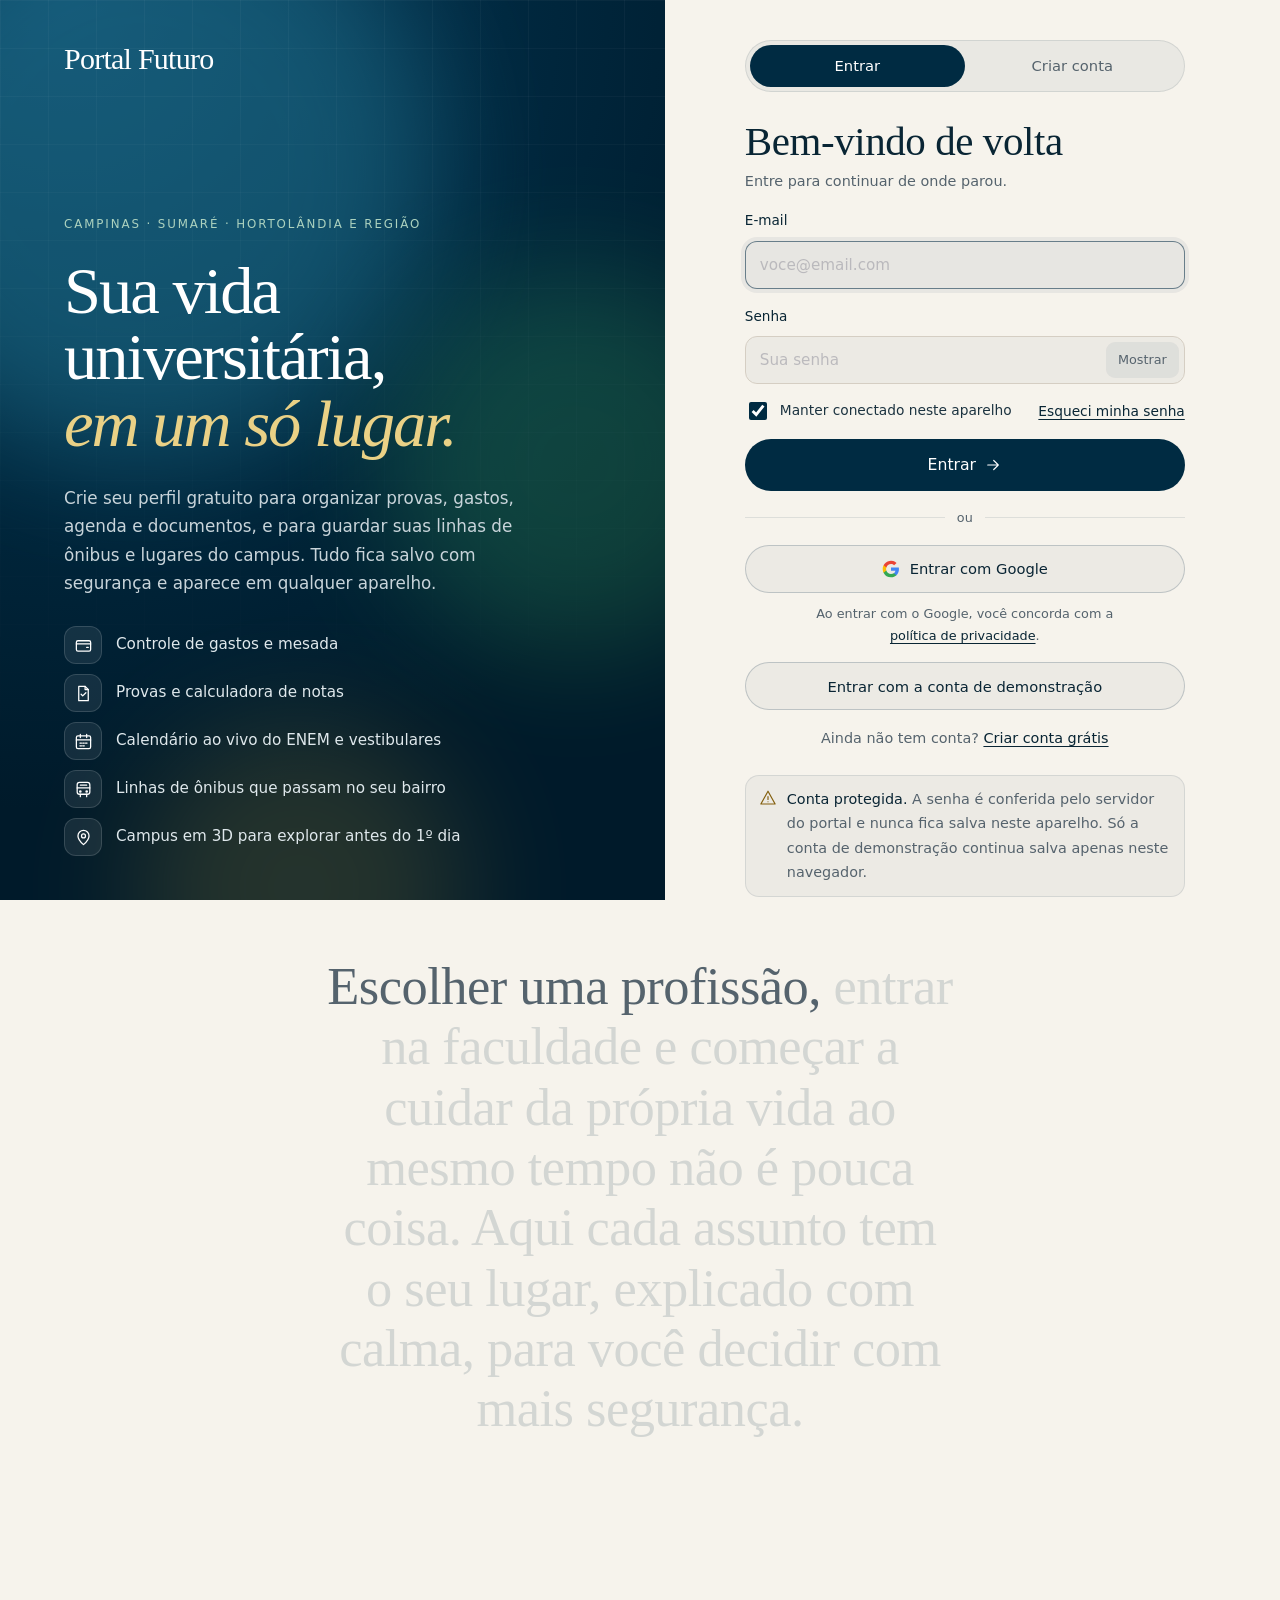
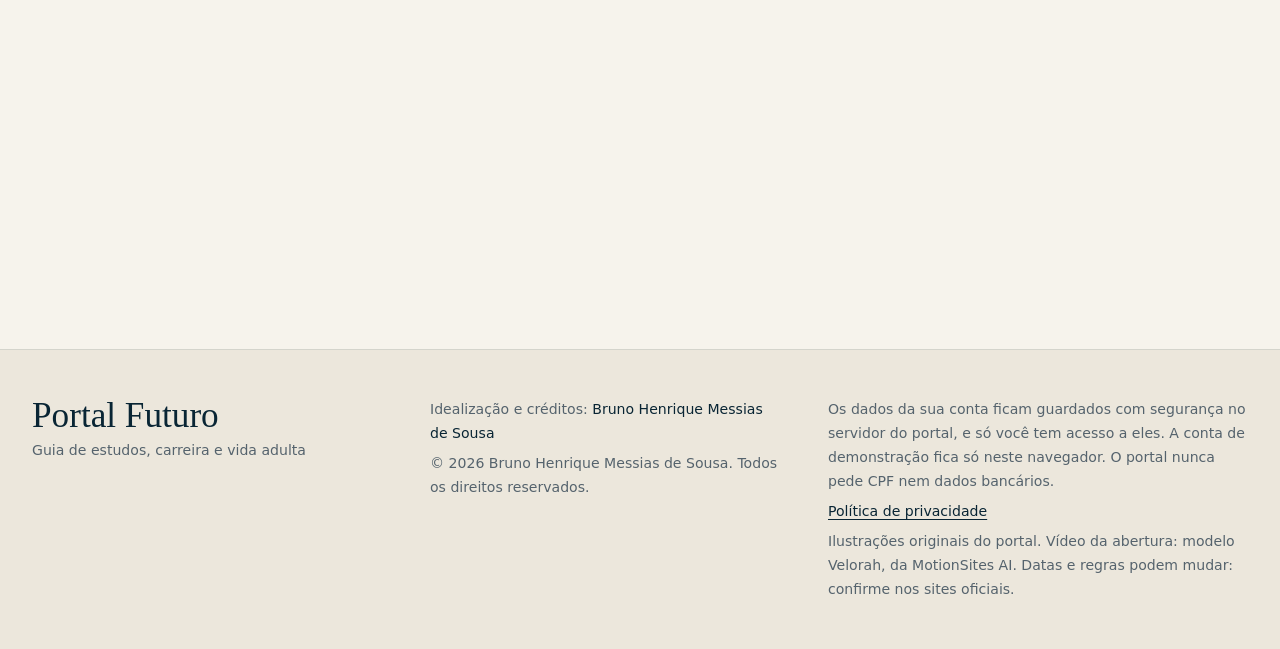
==== index.html @ 94313ede "Portal Futuro v1.28 Co-Authored-By: Claude Opus 5.5 <noreply@anthropic.com> Claude-Session: https://" ====
<!doctype html>
<html lang="pt-BR">
<head>
<meta charset="utf-8">
<meta name="viewport" content="width=device-width, initial-scale=1, viewport-fit=cover">
<title>Portal Futuro</title>
<meta name="description" content="Guia de estudos, carreira e vida adulta para jovens de Campinas, Sumaré e região, com ferramentas para finanças, provas, agenda, calendário, campus em 3D e linhas de ônibus.">
<meta name="author" content="Bruno Henrique Messias de Sousa">
<meta name="theme-color" content="#00283f">
<link rel="canonical" href="https://portal-futuro.netlify.app/">
<meta property="og:type" content="website">
<meta property="og:locale" content="pt_BR">
<meta property="og:site_name" content="Portal Futuro">
<meta property="og:url" content="https://portal-futuro.netlify.app/">
<meta property="og:title" content="Portal Futuro · Sua vida universitária, em um só lugar">
<meta property="og:description" content="Guia gratuito de estudos, carreira e vida adulta para jovens de Campinas e região: provas, gastos, agenda, ônibus do seu bairro e campus em 3D.">
<meta property="og:image" content="https://portal-futuro.netlify.app/assets/img/og-cover.jpg">
<meta property="og:image:type" content="image/jpeg">
<meta property="og:image:width" content="1200">
<meta property="og:image:height" content="630">
<meta property="og:image:alt" content="Portal Futuro: sua vida universitária, em um só lugar. Carreira e cursos, provas e notas, gastos, ônibus do seu bairro e campus em 3D.">
<meta name="twitter:card" content="summary_large_image">
<meta name="twitter:title" content="Portal Futuro · Sua vida universitária, em um só lugar">
<meta name="twitter:description" content="Guia gratuito de estudos, carreira e vida adulta para jovens de Campinas e região: provas, gastos, agenda, ônibus do seu bairro e campus em 3D.">
<meta name="twitter:image" content="https://portal-futuro.netlify.app/assets/img/og-cover.jpg">
<meta name="color-scheme" content="dark light">
<meta name="referrer" content="no-referrer">
<meta http-equiv="Content-Security-Policy" content="default-src 'self'; script-src 'self'; style-src 'self' https://fonts.googleapis.com; font-src https://fonts.gstatic.com; img-src 'self' data:; media-src 'self' https://d8j0ntlcm91z4.cloudfront.net; connect-src 'self' https://baubfjqwrdyeqarmjjio.supabase.co; base-uri 'self'; form-action 'none'">
<link rel="icon" type="image/svg+xml" href="assets/img/favicon.svg">
<link rel="manifest" href="manifest.webmanifest">
<link rel="apple-touch-icon" href="assets/img/apple-touch-icon.png">
<meta name="apple-mobile-web-app-title" content="Portal Futuro">
<meta name="mobile-web-app-capable" content="yes">
<meta name="apple-mobile-web-app-capable" content="yes">
<meta name="apple-mobile-web-app-status-bar-style" content="black-translucent">
<link rel="preconnect" href="https://fonts.googleapis.com">
<link rel="preconnect" href="https://fonts.gstatic.com" crossorigin>
<link rel="stylesheet" href="https://fonts.googleapis.com/css2?family=Instrument+Serif:ital@0;1&family=Inter:wght@400;500&display=swap">
<link rel="stylesheet" href="assets/css/style.css">
</head>
<body>
<a class="skip-link" href="#main" id="skipLink">Pular para o conteúdo</a>
<svg width="0" height="0" class="sr-only" aria-hidden="true" focusable="false"><defs><symbol id="i-inicio" viewBox="0 0 24 24"><path d="M3 11l9-7 9 7v9a1 1 0 0 1-1 1h-5v-6H9v6H4a1 1 0 0 1-1-1z"/></symbol><symbol id="i-carreira" viewBox="0 0 24 24"><circle cx="12" cy="12" r="9"/><path d="M15.5 8.5l-2 5-5 2 2-5z"/></symbol><symbol id="i-ingresso" viewBox="0 0 24 24"><path d="M2 9l10-5 10 5-10 5z"/><path d="M6 11v5c0 1.5 2.7 3 6 3s6-1.5 6-3v-5M22 9v6"/></symbol><symbol id="i-cursos" viewBox="0 0 24 24"><rect x="3" y="4" width="4" height="16" rx="1"/><rect x="8" y="4" width="4" height="16" rx="1"/><path d="M13.6 5.6l3.8-1 4 15.4-3.8 1z"/></symbol><symbol id="i-instituicoes" viewBox="0 0 24 24"><path d="M2 10l10-6 10 6zM4 10v11M20 10v11M3 21h18M8 14v4M12 14v4M16 14v4"/></symbol><symbol id="i-vida" viewBox="0 0 24 24"><rect x="3" y="5" width="18" height="14" rx="2"/><circle cx="9" cy="11" r="2.2"/><path d="M5.6 16.2c.8-1.6 2-2.4 3.4-2.4s2.6.8 3.4 2.4M14.5 10h4M14.5 13.5h3"/></symbol><symbol id="i-plano" viewBox="0 0 24 24"><circle cx="12" cy="12" r="9"/><circle cx="12" cy="12" r="5"/><circle cx="12" cy="12" r="1.2"/></symbol><symbol id="i-financas" viewBox="0 0 24 24"><rect x="3" y="6" width="18" height="13" rx="2"/><path d="M3 10h18M16 14.5h2"/></symbol><symbol id="i-provas" viewBox="0 0 24 24"><path d="M6 3h8l4 4v14H6z"/><path d="M14 3v4h4M9 13l2 2 4-4"/></symbol><symbol id="i-agenda" viewBox="0 0 24 24"><path d="M10 6h10M10 12h10M10 18h10M4 6l1 1 2-2M4 12l1 1 2-2M4 18l1 1 2-2"/></symbol><symbol id="i-campus" viewBox="0 0 24 24"><path d="M12 21s-7-6.1-7-11a7 7 0 0 1 14 0c0 4.9-7 11-7 11z"/><circle cx="12" cy="10" r="2.5"/></symbol><symbol id="i-calendario" viewBox="0 0 24 24"><rect x="3" y="5" width="18" height="16" rx="2"/><path d="M3 10h18M8 3v4M16 3v4M7.5 14h2M11 14h2M14.5 14h2M7.5 17.5h2M11 17.5h2"/></symbol><symbol id="i-moon" viewBox="0 0 24 24"><path d="M20.5 13.2A8.5 8.5 0 1 1 10.8 3.5a6.6 6.6 0 0 0 9.7 9.7z"/></symbol><symbol id="i-sun" viewBox="0 0 24 24"><circle cx="12" cy="12" r="4"/><path d="M12 2v2M12 20v2M4.9 4.9l1.4 1.4M17.7 17.7l1.4 1.4M2 12h2M20 12h2M4.9 19.1l1.4-1.4M17.7 6.3l1.4-1.4"/></symbol><symbol id="i-arrow" viewBox="0 0 24 24"><path d="M5 12h14M13 6l6 6-6 6"/></symbol><symbol id="i-menu" viewBox="0 0 24 24"><path d="M4 7h16M4 12h16M4 17h16"/></symbol><symbol id="i-close" viewBox="0 0 24 24"><path d="M6 6l12 12M18 6L6 18"/></symbol><symbol id="i-salario" viewBox="0 0 24 24"><rect x="3" y="7" width="18" height="13" rx="2"/><path d="M9 7V5h6v2M3 12h18M12 11v3"/></symbol><symbol id="i-clock" viewBox="0 0 24 24"><circle cx="12" cy="12" r="9"/><path d="M12 7v5l3 2"/></symbol><symbol id="i-left" viewBox="0 0 24 24"><path d="M15 6l-6 6 6 6"/></symbol><symbol id="i-right" viewBox="0 0 24 24"><path d="M9 6l6 6-6 6"/></symbol><symbol id="i-alert" viewBox="0 0 24 24"><path d="M12 3l9.5 17h-19z"/><path d="M12 10v4M12 17h.01"/></symbol><symbol id="i-gear" viewBox="0 0 24 24"><circle cx="12" cy="12" r="3"/><path d="M19.4 15a1.7 1.7 0 0 0 .3 1.8l.1.1a2 2 0 1 1-2.8 2.8l-.1-.1a1.7 1.7 0 0 0-1.8-.3 1.7 1.7 0 0 0-1 1.5V21a2 2 0 1 1-4 0v-.1a1.7 1.7 0 0 0-1.1-1.5 1.7 1.7 0 0 0-1.8.3l-.1.1a2 2 0 1 1-2.8-2.8l.1-.1a1.7 1.7 0 0 0 .3-1.8 1.7 1.7 0 0 0-1.5-1H3a2 2 0 1 1 0-4h.1a1.7 1.7 0 0 0 1.5-1.1 1.7 1.7 0 0 0-.3-1.8l-.1-.1a2 2 0 1 1 2.8-2.8l.1.1a1.7 1.7 0 0 0 1.8.3H9a1.7 1.7 0 0 0 1-1.5V3a2 2 0 1 1 4 0v.1a1.7 1.7 0 0 0 1 1.5 1.7 1.7 0 0 0 1.8-.3l.1-.1a2 2 0 1 1 2.8 2.8l-.1.1a1.7 1.7 0 0 0-.3 1.8V9a1.7 1.7 0 0 0 1.5 1H21a2 2 0 1 1 0 4h-.1a1.7 1.7 0 0 0-1.5 1z"/></symbol><symbol id="i-grid" viewBox="0 0 24 24"><rect x="4" y="4" width="6.5" height="6.5" rx="1.6"/><rect x="13.5" y="4" width="6.5" height="6.5" rx="1.6"/><rect x="4" y="13.5" width="6.5" height="6.5" rx="1.6"/><rect x="13.5" y="13.5" width="6.5" height="6.5" rx="1.6"/></symbol><symbol id="i-user" viewBox="0 0 24 24"><circle cx="12" cy="8" r="4"/><path d="M4 21c1.2-4 4.4-6 8-6s6.8 2 8 6"/></symbol><symbol id="i-bell" viewBox="0 0 24 24"><path d="M6 16V11a6 6 0 0 1 12 0v5l1.5 2h-15z"/><path d="M10 20.5a2.2 2.2 0 0 0 4 0"/></symbol><symbol id="i-chev" viewBox="0 0 24 24"><path d="M9 6l6 6-6 6"/></symbol><symbol id="i-book" viewBox="0 0 24 24"><path d="M2 5c3-1 6-1 10 1 4-2 7-2 10-1v14c-3-1-6-1-10 1-4-2-7-2-10-1z"/><path d="M12 6v14"/></symbol><symbol id="i-plus" viewBox="0 0 24 24"><path d="M12 5v14M5 12h14"/></symbol><symbol id="i-down" viewBox="0 0 24 24"><path d="M6 9l6 6 6-6"/></symbol><symbol id="i-doc" viewBox="0 0 24 24"><path d="M6 3h8l4 4v14H6z"/><path d="M14 3v4h4M9 12h6M9 16h6"/></symbol><symbol id="i-cal-add" viewBox="0 0 24 24"><rect x="3" y="5" width="18" height="16" rx="2"/><path d="M3 10h18M8 3v4M16 3v4M12 13v5M9.5 15.5h5"/></symbol><symbol id="i-chat" viewBox="0 0 24 24"><path d="M4 5h16v11H9l-5 4z"/><path d="M8 9.5h8M8 12.5h5"/></symbol><symbol id="i-onibus" viewBox="0 0 24 24"><rect x="4" y="3" width="16" height="15" rx="3"/><path d="M4 10h16M8 21v-3M16 21v-3"/><circle cx="8" cy="14.5" r=".9"/><circle cx="16" cy="14.5" r=".9"/><path d="M8 6.5h8"/></symbol></defs></svg>
<!-- Carregamento rápido: aparece enquanto o portal confere se já existe uma conta conectada -->
<div class="splash" id="splash" role="status" aria-live="polite">
  <div class="splash-in">
    <svg class="splash-star" viewBox="0 0 100 130" aria-hidden="true"><path d="M50 0C56 57.2 56 57.2 100 65C56 72.8 56 72.8 50 130C44 72.8 44 72.8 0 65C44 57.2 44 57.2 50 0Z"/></svg>
    <span class="splash-name">Portal Futuro</span>
    <span class="splash-bar" aria-hidden="true"><span></span></span>
    <span class="sr-only">Abrindo o Portal Futuro…</span>
  </div>
</div>
<!-- ================= TELA DE ENTRADA (pré-login) ================= -->
<div class="gate" id="gate" role="dialog" aria-modal="true" aria-labelledby="gateTitle">
  <aside class="gate-art scope-dark" aria-hidden="false">
    <div class="gate-glow" aria-hidden="true"><span></span><span></span><span></span></div>
    <div class="gate-art-in">
      <span class="brand gate-brand">Portal Futuro</span>
      <div class="gate-copy">
        <p class="label gate-kicker">Campinas · Sumaré · Hortolândia e região</p>
        <h1 id="gateTitle" class="gate-h">Sua vida universitária, <em>em um só lugar.</em></h1>
        <p class="gate-lead" id="gateLead">Crie seu perfil gratuito para organizar provas, gastos, agenda e documentos, e para guardar suas linhas de ônibus e lugares do campus. Tudo fica salvo neste aparelho.</p>
        <ul class="gate-feats">
          <li><span class="ib"><svg class="ico" aria-hidden="true"><use href="#i-financas"/></svg></span>Controle de gastos e mesada</li>
          <li><span class="ib"><svg class="ico" aria-hidden="true"><use href="#i-provas"/></svg></span>Provas e calculadora de notas</li>
          <li><span class="ib"><svg class="ico" aria-hidden="true"><use href="#i-calendario"/></svg></span>Calendário ao vivo do ENEM e vestibulares</li>
          <li><span class="ib"><svg class="ico" aria-hidden="true"><use href="#i-onibus"/></svg></span>Linhas de ônibus que passam no seu bairro</li>
          <li><span class="ib"><svg class="ico" aria-hidden="true"><use href="#i-campus"/></svg></span>Campus em 3D para explorar antes do 1º dia</li>
        </ul>
      </div>
      <figure class="gate-book" aria-hidden="true">
        <svg viewBox="0 0 220 120" class="ill">
          <path class="gb-trail" d="M8 112 C40 104 66 100 88 86 C104 76 112 70 120 62"/>
          <g class="gb-star"><path class="gb-glow" d="M150 12C153.6 47.2 153.6 47.2 180 52C153.6 56.8 153.6 56.8 150 92C146.4 56.8 146.4 56.8 120 52C146.4 47.2 146.4 47.2 150 12Z"/><path class="gb-core" d="M150 22C152.6 48.4 152.6 48.4 172 52C152.6 55.6 152.6 55.6 150 82C147.4 55.6 147.4 55.6 128 52C147.4 48.4 147.4 48.4 150 22Z"/></g>
          <circle class="gb-dot d1" cx="96" cy="22" r="2"/><circle class="gb-dot d2" cx="206" cy="16" r="1.6"/><circle class="gb-dot d3" cx="200" cy="92" r="1.4"/>
        </svg>
      </figure>
    </div>
  </aside>
  <section class="gate-panel" aria-label="Entrar ou criar conta">
    <div class="gate-card">
      <div class="gate-tabs" role="tablist" aria-label="Acesso">
        <button type="button" role="tab" id="tabLogin" aria-controls="formLogin" aria-selected="true">Entrar</button>
        <button type="button" role="tab" id="tabSignup" aria-controls="formSignup" aria-selected="false" tabindex="-1">Criar conta</button>
        <span class="gate-tab-ink" aria-hidden="true"></span>
      </div>

      <form class="gate-form" id="formLogin" role="tabpanel" aria-labelledby="tabLogin" novalidate autocomplete="on">
        <div class="gate-head">
          <h2>Bem-vindo de volta</h2>
          <p class="muted small">Entre para continuar de onde parou.</p>
        </div>
        <div class="field"><label for="liEmail">E-mail</label><input type="email" id="liEmail" name="email" autocomplete="username" inputmode="email" maxlength="120" required placeholder="voce@email.com"></div>
        <div class="field"><label for="liPass">Senha</label>
          <div class="pass-wrap"><input type="password" id="liPass" name="password" autocomplete="current-password" maxlength="128" required placeholder="Sua senha"><button type="button" class="pass-eye" data-for="liPass" aria-label="Mostrar senha" aria-pressed="false">Mostrar</button></div>
        </div>
        <div class="gate-row"><label class="check"><input type="checkbox" id="liRemember" checked> Manter conectado neste aparelho</label><button type="button" class="link-btn" id="forgotBtn" hidden>Esqueci minha senha</button></div>
        <p class="gate-msg" id="liMsg" role="alert" aria-live="assertive"></p>
        <button class="btn gate-submit" type="submit" id="liBtn"><span>Entrar</span><svg class="ico" aria-hidden="true"><use href="#i-arrow"/></svg></button>
        <div class="gate-or"><span>ou</span></div>
        <button class="btn secondary gate-google" type="button" id="googleBtn" hidden><svg class="g-ico" viewBox="0 0 24 24" aria-hidden="true"><path fill="#4285F4" d="M22.6 12.3c0-.8-.1-1.5-.2-2.3H12v4.3h5.9a5 5 0 0 1-2.2 3.3v2.7h3.6c2.1-1.9 3.3-4.8 3.3-8z"/><path fill="#34A853" d="M12 23c3 0 5.5-1 7.3-2.7l-3.6-2.7c-1 .7-2.2 1.1-3.7 1.1-2.9 0-5.3-1.9-6.2-4.6H2.1v2.8A11 11 0 0 0 12 23z"/><path fill="#FBBC05" d="M5.8 14.1a6.6 6.6 0 0 1 0-4.2V7.1H2.1a11 11 0 0 0 0 9.8z"/><path fill="#EA4335" d="M12 5.4c1.6 0 3.1.6 4.2 1.7l3.2-3.2A11 11 0 0 0 2.1 7.1l3.7 2.8C6.7 7.3 9.1 5.4 12 5.4z"/></svg><span>Entrar com Google</span></button>
        <p class="small muted gate-gnote" id="gNote1" hidden>Ao entrar com o Google, você concorda com a <button type="button" class="link-btn" data-priv>política de privacidade</button>.</p>
        <button class="btn secondary gate-demo" type="button" id="demoBtn">Entrar com a conta de demonstração</button>
        <p class="small muted gate-switch">Ainda não tem conta? <button type="button" class="link-btn" data-go="signup">Criar conta grátis</button></p>
      </form>

      <form class="gate-form" id="formSignup" role="tabpanel" aria-labelledby="tabSignup" novalidate autocomplete="on" hidden>
        <div class="gate-head">
          <h2>Crie sua conta</h2>
          <p class="muted small" id="suHeadTxt">É gratuito. Por enquanto, a conta fica salva só neste navegador: em outro celular ou computador, você precisa criar outra.</p>
        </div>
        <div class="field"><label for="suName">Nome</label><input type="text" id="suName" name="name" autocomplete="name" maxlength="60" required placeholder="Como quer ser chamado"></div>
        <div class="field"><label for="suEmail">E-mail</label><input type="email" id="suEmail" name="email" autocomplete="email" inputmode="email" maxlength="120" required placeholder="voce@email.com"></div>
        <div class="field"><label for="suInst">Onde você estuda ou quer estudar</label>
          <select id="suInst" name="inst">
            <option value="">Escolha uma opção</option>
            <option>Unicamp</option><option>PUC-Campinas</option><option>Fatec</option><option>IFSP</option><option>Unip</option><option>Unisal</option><option>Anhanguera</option><option>Outra instituição</option><option>Ainda estou no ensino médio</option>
          </select>
        </div>
        <div class="field"><label for="suPass">Senha</label>
          <div class="pass-wrap"><input type="password" id="suPass" name="new-password" autocomplete="new-password" maxlength="128" required minlength="8" aria-describedby="suPassHint" placeholder="Mínimo de 8 caracteres"><button type="button" class="pass-eye" data-for="suPass" aria-label="Mostrar senha" aria-pressed="false">Mostrar</button></div>
          <div class="pw-meter" aria-hidden="true"><span></span><span></span><span></span><span></span></div>
          <p class="small muted" id="suPassHint">Use 8 ou mais caracteres, com letras e números.</p>
        </div>
        <div class="field"><label for="suPass2">Confirmar senha</label><input type="password" id="suPass2" autocomplete="new-password" maxlength="128" required placeholder="Repita a senha"></div>
        <div class="check-wrap"><label class="check"><input type="checkbox" id="suTerms"> <span id="suTermsTxt">Entendo que esta é uma versão de demonstração e que minha conta fica salva só neste navegador.</span></label> <button type="button" class="link-btn small" data-priv>Ler a política de privacidade</button></div>
        <p class="gate-msg" id="suMsg" role="alert" aria-live="assertive"></p>
        <button class="btn gate-submit" type="submit" id="suBtn"><span>Criar conta e entrar</span><svg class="ico" aria-hidden="true"><use href="#i-arrow"/></svg></button>
        <div class="gate-or" id="suOr" hidden><span>ou</span></div>
        <button class="btn secondary gate-google" type="button" id="googleBtn2" hidden><svg class="g-ico" viewBox="0 0 24 24" aria-hidden="true"><path fill="#4285F4" d="M22.6 12.3c0-.8-.1-1.5-.2-2.3H12v4.3h5.9a5 5 0 0 1-2.2 3.3v2.7h3.6c2.1-1.9 3.3-4.8 3.3-8z"/><path fill="#34A853" d="M12 23c3 0 5.5-1 7.3-2.7l-3.6-2.7c-1 .7-2.2 1.1-3.7 1.1-2.9 0-5.3-1.9-6.2-4.6H2.1v2.8A11 11 0 0 0 12 23z"/><path fill="#FBBC05" d="M5.8 14.1a6.6 6.6 0 0 1 0-4.2V7.1H2.1a11 11 0 0 0 0 9.8z"/><path fill="#EA4335" d="M12 5.4c1.6 0 3.1.6 4.2 1.7l3.2-3.2A11 11 0 0 0 2.1 7.1l3.7 2.8C6.7 7.3 9.1 5.4 12 5.4z"/></svg><span>Criar conta com Google</span></button>
        <p class="small muted gate-gnote" id="gNote2" hidden>Ao criar a conta com o Google, você concorda com a <button type="button" class="link-btn" data-priv>política de privacidade</button>.</p>
        <p class="small muted gate-switch">Já tem conta? <button type="button" class="link-btn" data-go="login">Entrar</button></p>
      </form>

      <form class="gate-form" id="formForgot" novalidate hidden>
        <div class="gate-head">
          <h2>Esqueceu a senha?</h2>
          <p class="muted small">Digite o e-mail da sua conta. Vamos mandar um link para você criar uma senha nova.</p>
        </div>
        <div class="field"><label for="fgEmail">E-mail</label><input type="email" id="fgEmail" autocomplete="username" inputmode="email" maxlength="120" required placeholder="voce@email.com"></div>
        <p class="gate-msg" id="fgMsg" role="alert" aria-live="assertive"></p>
        <button class="btn gate-submit" type="submit" id="fgBtn"><span>Enviar link</span><svg class="ico" aria-hidden="true"><use href="#i-arrow"/></svg></button>
        <p class="small muted gate-switch"><button type="button" class="link-btn" data-go="login">Voltar para o login</button></p>
      </form>

      <form class="gate-form" id="formReset" novalidate hidden>
        <div class="gate-head">
          <h2>Crie uma senha nova</h2>
          <p class="muted small" id="rsFor">Escolha uma senha que você não usa em outros sites.</p>
        </div>
        <div class="field"><label for="rsPass">Nova senha</label>
          <div class="pass-wrap"><input type="password" id="rsPass" autocomplete="new-password" maxlength="128" required placeholder="Mínimo de 8 caracteres"><button type="button" class="pass-eye" data-for="rsPass" aria-label="Mostrar senha" aria-pressed="false">Mostrar</button></div>
        </div>
        <div class="field"><label for="rsPass2">Confirmar nova senha</label><input type="password" id="rsPass2" autocomplete="new-password" maxlength="128" required placeholder="Repita a senha"></div>
        <p class="gate-msg" id="rsMsg" role="alert" aria-live="assertive"></p>
        <button class="btn gate-submit" type="submit" id="rsBtn"><span>Salvar senha e entrar</span><svg class="ico" aria-hidden="true"><use href="#i-arrow"/></svg></button>
      </form>

      <p class="gate-note small"><svg class="ico" aria-hidden="true"><use href="#i-alert"/></svg><span id="gateNoteTxt"><strong>Versão de demonstração.</strong> Ainda não há servidor: a conta e a senha (guardada só como código protegido) ficam neste navegador. Não use a mesma senha de outros sites.</span></p>
    </div>
    <p class="gate-foot small muted">© <span id="gateYear">2026</span> Bruno Henrique Messias de Sousa · Portal Futuro · <button type="button" class="link-btn" data-priv>Política de privacidade</button></p>
  </section>
</div>
<header class="topbar">
  <div class="topbar-in">
    <a class="brand" href="#inicio">Portal Futuro</a>
    <nav class="mainnav" aria-label="Seções do portal">
      <a href="#inicio" data-nav="inicio" data-c="inicio" title="Início"><svg class="ico" aria-hidden="true"><use href="#i-inicio"/></svg><span class="lbl-hide">Início</span></a>
      <div class="dropdown">
        <button type="button" id="guideBtn" aria-expanded="false" aria-controls="guidePanel">Guia <svg class="ico" aria-hidden="true"><use href="#i-down"/></svg></button>
        <div class="drop-panel liquid-glass" id="guidePanel" hidden><a href="#carreira" data-nav="carreira" data-c="carreira"><span class="ib"><svg class="ico" aria-hidden="true"><use href="#i-carreira"/></svg></span><b>Carreira</b><span class="d">Perfis, áreas e salários</span></a><a href="#ingresso" data-nav="ingresso" data-c="ingresso"><span class="ib"><svg class="ico" aria-hidden="true"><use href="#i-ingresso"/></svg></span><b>Ingresso</b><span class="d">ENEM, SISU, ProUni e vestibulares</span></a><a href="#cursos" data-nav="cursos" data-c="cursos"><span class="ib"><svg class="ico" aria-hidden="true"><use href="#i-cursos"/></svg></span><b>Cursos</b><span class="d">Graus e modalidades</span></a><a href="#instituicoes" data-nav="instituicoes" data-c="instituicoes"><span class="ib"><svg class="ico" aria-hidden="true"><use href="#i-instituicoes"/></svg></span><b>Instituições</b><span class="d">Faculdades da região</span></a><a href="#vida-adulta" data-nav="vida-adulta" data-c="vida"><span class="ib"><svg class="ico" aria-hidden="true"><use href="#i-vida"/></svg></span><b>Documentos</b><span class="d">Onde tirar e seus direitos</span></a><a href="#planejamento" data-nav="planejamento" data-c="plano"><span class="ib"><svg class="ico" aria-hidden="true"><use href="#i-plano"/></svg></span><b>Planejamento</b><span class="d">Estudos e metas</span></a></div>
      </div>
      <a href="#financas" data-nav="financas" data-c="financas" title="Finanças"><svg class="ico" aria-hidden="true"><use href="#i-financas"/></svg><span class="lbl-hide">Finanças</span></a><a href="#provas" data-nav="provas" data-c="provas" title="Provas"><svg class="ico" aria-hidden="true"><use href="#i-provas"/></svg><span class="lbl-hide">Provas</span></a><a href="#agenda" data-nav="agenda" data-c="agenda" title="Agenda"><svg class="ico" aria-hidden="true"><use href="#i-agenda"/></svg><span class="lbl-hide">Agenda</span></a><a href="#calendario" data-nav="calendario" data-c="calendario" title="Calendário"><svg class="ico" aria-hidden="true"><use href="#i-calendario"/></svg><span class="lbl-hide">Calendário</span></a><a href="#onibus" data-nav="onibus" data-c="onibus" title="Ônibus"><svg class="ico" aria-hidden="true"><use href="#i-onibus"/></svg><span class="lbl-hide">Ônibus</span></a>
<a href="#campus" data-nav="campus" data-c="campus" title="Campus"><svg class="ico" aria-hidden="true"><use href="#i-campus"/></svg><span class="lbl-hide">Campus</span></a>
    </nav>
    <div class="top-actions">
      <div class="clock" aria-live="off"><b id="clockTime">--:--</b><span id="clockDate"></span></div>
      <div class="user-menu" id="userMenu" hidden>
        <button class="user-chip liquid-glass" id="userBtn" type="button" aria-label="Abrir seu perfil"><span class="av" id="userAv">?</span><span class="un" id="userName"></span></button>
      </div>
      <button class="round-btn liquid-glass set-btn" id="setBtn" type="button" aria-label="Abrir configurações" title="Configurações" aria-haspopup="dialog" aria-controls="settings" aria-expanded="false"><svg class="ico" aria-hidden="true"><use href="#i-gear"/></svg></button>
      <button class="round-btn liquid-glass theme" id="themeBtn" type="button" aria-label="Mudar para o modo claro"><svg class="ico" aria-hidden="true"><use href="#i-sun"/></svg></button>
      <a class="glass-btn liquid-glass cta-nav" href="#carreira">Começar jornada</a>
      <button class="round-btn liquid-glass menu-btn" id="menuBtn" type="button" aria-expanded="false" aria-controls="mobileNav" aria-label="Abrir menu"><svg class="ico" aria-hidden="true"><use href="#i-menu"/></svg></button>
    </div>
  </div>
</header>
<nav class="mobile-nav" id="mobileNav" aria-label="Menu do portal"><div class="tiles"><a class="tile spot" href="#inicio" data-c="inicio"><span class="ib"><svg class="ico" aria-hidden="true"><use href="#i-inicio"/></svg></span><b>Início</b><span class="d">Visão geral do portal</span></a><a class="tile spot" href="#carreira" data-c="carreira"><span class="ib"><svg class="ico" aria-hidden="true"><use href="#i-carreira"/></svg></span><b>Carreira</b><span class="d">Perfis, áreas e salários</span></a><a class="tile spot" href="#ingresso" data-c="ingresso"><span class="ib"><svg class="ico" aria-hidden="true"><use href="#i-ingresso"/></svg></span><b>Ingresso</b><span class="d">ENEM, SISU, ProUni e vestibulares</span></a><a class="tile spot" href="#cursos" data-c="cursos"><span class="ib"><svg class="ico" aria-hidden="true"><use href="#i-cursos"/></svg></span><b>Cursos</b><span class="d">Graus e modalidades</span></a><a class="tile spot" href="#instituicoes" data-c="instituicoes"><span class="ib"><svg class="ico" aria-hidden="true"><use href="#i-instituicoes"/></svg></span><b>Instituições</b><span class="d">Faculdades da região</span></a><a class="tile spot" href="#vida-adulta" data-c="vida"><span class="ib"><svg class="ico" aria-hidden="true"><use href="#i-vida"/></svg></span><b>Documentos</b><span class="d">Onde tirar e seus direitos</span></a><a class="tile spot" href="#planejamento" data-c="plano"><span class="ib"><svg class="ico" aria-hidden="true"><use href="#i-plano"/></svg></span><b>Planejamento</b><span class="d">Estudos e metas</span></a><a class="tile spot" href="#financas" data-c="financas"><span class="ib"><svg class="ico" aria-hidden="true"><use href="#i-financas"/></svg></span><b>Finanças</b><span class="d">Controle do mês</span></a><a class="tile spot" href="#provas" data-c="provas"><span class="ib"><svg class="ico" aria-hidden="true"><use href="#i-provas"/></svg></span><b>Provas</b><span class="d">Notas e média</span></a><a class="tile spot" href="#agenda" data-c="agenda"><span class="ib"><svg class="ico" aria-hidden="true"><use href="#i-agenda"/></svg></span><b>Agenda</b><span class="d">Prazos e entregas</span></a><a class="tile spot" href="#calendario" data-c="calendario"><span class="ib"><svg class="ico" aria-hidden="true"><use href="#i-calendario"/></svg></span><b>Calendário</b><span class="d">Ao vivo, com seus eventos</span></a><a class="tile spot" href="#onibus" data-c="onibus"><span class="ib"><svg class="ico" aria-hidden="true"><use href="#i-onibus"/></svg></span><b>Ônibus</b><span class="d">Linhas e trajetos</span></a><a class="tile spot" href="#campus" data-c="campus"><span class="ib"><svg class="ico" aria-hidden="true"><use href="#i-campus"/></svg></span><b>Campus</b><span class="d">Guia de serviços</span></a></div></nav>
<nav class="tabbar" id="tabbar" aria-label="Navegação do aplicativo">
  <a href="#inicio" data-tab="inicio"><svg class="ico" aria-hidden="true"><use href="#i-inicio"/></svg><span>Início</span></a>
  <button type="button" data-sheet="sheetGuia" data-tab="guia" aria-haspopup="dialog" aria-controls="sheetGuia"><svg class="ico" aria-hidden="true"><use href="#i-book"/></svg><span>Guia</span></button>
  <button type="button" data-sheet="sheetFerr" data-tab="ferramentas" aria-haspopup="dialog" aria-controls="sheetFerr"><svg class="ico" aria-hidden="true"><use href="#i-grid"/></svg><span>Ferramentas</span></button>
  <a href="#perfil" data-tab="perfil"><svg class="ico" aria-hidden="true"><use href="#i-user"/></svg><span>Perfil</span></a>
</nav>
<div class="sheet" id="sheetGuia" role="dialog" aria-modal="true" aria-labelledby="sheetGuiaT" hidden><div class="sheet-scrim" data-close></div><div class="sheet-panel"><span class="sheet-grab" aria-hidden="true"></span><div class="sheet-head"><h2 id="sheetGuiaT">Guia</h2><p>Seis capítulos, na ordem das decisões.</p></div><ol class="sheet-list"><li><a class="sheet-item" href="#carreira" data-c="carreira"><span class="ib"><svg class="ico" aria-hidden="true"><use href="#i-carreira"/></svg></span><span class="si-t"><b>Carreira e profissão</b><span class="d">Perfis, áreas e salários</span></span><svg class="ico chev" aria-hidden="true"><use href="#i-chev"/></svg></a></li><li><a class="sheet-item" href="#ingresso" data-c="ingresso"><span class="ib"><svg class="ico" aria-hidden="true"><use href="#i-ingresso"/></svg></span><span class="si-t"><b>Ingresso na faculdade</b><span class="d">ENEM, SISU, ProUni e vestibulares</span></span><svg class="ico chev" aria-hidden="true"><use href="#i-chev"/></svg></a></li><li><a class="sheet-item" href="#cursos" data-c="cursos"><span class="ib"><svg class="ico" aria-hidden="true"><use href="#i-cursos"/></svg></span><span class="si-t"><b>Cursos e modalidades</b><span class="d">Graus e modalidades</span></span><svg class="ico chev" aria-hidden="true"><use href="#i-chev"/></svg></a></li><li><a class="sheet-item" href="#instituicoes" data-c="instituicoes"><span class="ib"><svg class="ico" aria-hidden="true"><use href="#i-instituicoes"/></svg></span><span class="si-t"><b>Instituições de ensino</b><span class="d">Faculdades da região</span></span><svg class="ico chev" aria-hidden="true"><use href="#i-chev"/></svg></a></li><li><a class="sheet-item" href="#vida-adulta" data-c="vida"><span class="ib"><svg class="ico" aria-hidden="true"><use href="#i-vida"/></svg></span><span class="si-t"><b>Documentos e autonomia</b><span class="d">Onde tirar e seus direitos</span></span><svg class="ico chev" aria-hidden="true"><use href="#i-chev"/></svg></a></li><li><a class="sheet-item" href="#planejamento" data-c="plano"><span class="ib"><svg class="ico" aria-hidden="true"><use href="#i-plano"/></svg></span><span class="si-t"><b>Planejamento</b><span class="d">Estudos e metas</span></span><svg class="ico chev" aria-hidden="true"><use href="#i-chev"/></svg></a></li></ol><button class="sheet-x round-btn" type="button" data-close aria-label="Fechar"><svg class="ico" aria-hidden="true"><use href="#i-close"/></svg></button></div></div>
<div class="sheet" id="sheetFerr" role="dialog" aria-modal="true" aria-labelledby="sheetFerrT" hidden><div class="sheet-scrim" data-close></div><div class="sheet-panel"><span class="sheet-grab" aria-hidden="true"></span><div class="sheet-head"><h2 id="sheetFerrT">Ferramentas</h2><p>Para organizar o dia a dia.</p></div><ol class="sheet-list"><li><a class="sheet-item" href="#financas" data-c="financas"><span class="ib"><svg class="ico" aria-hidden="true"><use href="#i-financas"/></svg></span><span class="si-t"><b>Finanças</b><span class="d">Controle do mês</span></span><svg class="ico chev" aria-hidden="true"><use href="#i-chev"/></svg></a></li><li><a class="sheet-item" href="#provas" data-c="provas"><span class="ib"><svg class="ico" aria-hidden="true"><use href="#i-provas"/></svg></span><span class="si-t"><b>Provas</b><span class="d">Notas e média</span></span><svg class="ico chev" aria-hidden="true"><use href="#i-chev"/></svg></a></li><li><a class="sheet-item" href="#agenda" data-c="agenda"><span class="ib"><svg class="ico" aria-hidden="true"><use href="#i-agenda"/></svg></span><span class="si-t"><b>Agenda</b><span class="d">Prazos e entregas</span></span><svg class="ico chev" aria-hidden="true"><use href="#i-chev"/></svg></a></li><li><a class="sheet-item" href="#calendario" data-c="calendario"><span class="ib"><svg class="ico" aria-hidden="true"><use href="#i-calendario"/></svg></span><span class="si-t"><b>Calendário</b><span class="d">Ao vivo, com seus eventos</span></span><svg class="ico chev" aria-hidden="true"><use href="#i-chev"/></svg></a></li><li><a class="sheet-item" href="#onibus" data-c="onibus"><span class="ib"><svg class="ico" aria-hidden="true"><use href="#i-onibus"/></svg></span><span class="si-t"><b>Ônibus</b><span class="d">Linhas e trajetos</span></span><svg class="ico chev" aria-hidden="true"><use href="#i-chev"/></svg></a></li><li><a class="sheet-item" href="#campus" data-c="campus"><span class="ib"><svg class="ico" aria-hidden="true"><use href="#i-campus"/></svg></span><span class="si-t"><b>Campus</b><span class="d">Guia de serviços em 3D</span></span><svg class="ico chev" aria-hidden="true"><use href="#i-chev"/></svg></a></li></ol><button class="sheet-x round-btn" type="button" data-close aria-label="Fechar"><svg class="ico" aria-hidden="true"><use href="#i-close"/></svg></button></div></div>
<div class="settings" id="settings" role="dialog" aria-modal="true" aria-labelledby="setT" hidden>
  <div class="set-scrim" data-set-close></div>
  <div class="set-panel">
    <span class="sheet-grab" aria-hidden="true"></span>
    <div class="set-head"><h2 id="setT">Configurações</h2><button class="round-btn" type="button" data-set-close aria-label="Fechar configurações"><svg class="ico" aria-hidden="true"><use href="#i-close"/></svg></button></div>
    <div class="set-sub" id="setCredits" hidden>
      <button class="m-back set-back" type="button" id="setCredBack"><svg class="ico" aria-hidden="true"><use href="#i-left"/></svg><span>Configurações</span></button>
      <h3 class="set-sub-h">Créditos</h3>
      <div class="set-list set-text">
        <p><b class="foot-brand">Portal Futuro</b><br>Guia de estudos, carreira e vida adulta para jovens de Campinas e região.</p>
        <p>Idealização e créditos: <b>Bruno Henrique Messias de Sousa</b><br>© <span class="copy-y">2026</span> Bruno Henrique Messias de Sousa. Todos os direitos reservados.</p>
        <p>Trabalho de Conclusão de Curso em Desenvolvimento de Sistemas · Big Storm · SENAI</p>
        <p id="setCredData"></p>
        <p>Ilustrações originais do portal. Vídeo da abertura: modelo Velorah, da MotionSites AI. Datas e regras podem mudar: confirme nos sites oficiais.</p>
      </div>
    </div>
    <div class="set-body">
      <a class="set-acc" href="#perfil" data-set-nav><span class="av" id="setAv">?</span><span class="set-l"><b id="setName">Visitante</b><span class="d" id="setMail"></span></span><svg class="ico chev" aria-hidden="true"><use href="#i-chev"/></svg></a>
      <h3 class="set-g">Aparência</h3>
      <div class="set-list">
        <div class="set-row col"><span class="set-l"><b id="setThemeL">Tema</b></span><div class="seg set-seg" role="radiogroup" aria-labelledby="setThemeL" id="setTheme"><button type="button" role="radio" data-v="auto">Automático</button><button type="button" role="radio" data-v="light">Claro</button><button type="button" role="radio" data-v="dark">Escuro</button></div></div>
        <div class="set-row col"><span class="set-l"><b id="setTextL">Tamanho do texto</b></span><div class="seg set-seg" role="radiogroup" aria-labelledby="setTextL" id="setText"><button type="button" role="radio" data-v="md">Normal</button><button type="button" role="radio" data-v="lg">Grande</button><button type="button" role="radio" data-v="xl">Extra grande</button></div></div>
        <label class="set-row"><span class="set-l"><b>Menos animações</b><span class="d">Desliga movimentos e transições.</span></span><input type="checkbox" role="switch" id="setCalm"></label>
      </div>
      <h3 class="set-g">Sons e toque</h3>
      <div class="set-list">
        <label class="set-row"><span class="set-l"><b>Sons</b><span class="d">Toque suave nos botões e ao abrir o portal.</span></span><input type="checkbox" role="switch" id="setSound"></label>
        <label class="set-row" id="setVibRow"><span class="set-l"><b>Vibração ao tocar</b><span class="d">Uma vibração curta nos botões.</span></span><input type="checkbox" role="switch" id="setVib"></label>
      </div>
      <h3 class="set-g">Notificações</h3>
      <div class="set-list"><a class="set-row link" href="#pf-avisos" data-set-nav><span class="set-l"><b>Lembretes no celular</b><span class="d" id="setPushSt">…</span></span><svg class="ico chev" aria-hidden="true"><use href="#i-chev"/></svg></a></div>
      <h3 class="set-g">Conta</h3>
      <div class="set-list">
        <a class="set-row link" href="#pf-dados" data-set-nav><span class="set-l"><b>Meus dados</b><span class="d">Nome, estudos e interesses</span></span><svg class="ico chev" aria-hidden="true"><use href="#i-chev"/></svg></a>
        <a class="set-row link" href="#pf-seguranca" data-set-nav><span class="set-l"><b>Senha e segurança</b></span><svg class="ico chev" aria-hidden="true"><use href="#i-chev"/></svg></a>
        <button class="set-row link danger" type="button" id="setLogout"><span class="set-l"><b>Sair da conta</b></span></button>
      </div>
      <h3 class="set-g">Privacidade e ajuda</h3>
      <div class="set-list">
        <button class="set-row link" type="button" data-priv><span class="set-l"><b>Política de privacidade</b></span><svg class="ico chev" aria-hidden="true"><use href="#i-chev"/></svg></button>
        <a class="set-row link" href="#pf-privacidade" data-set-nav><span class="set-l"><b>Baixar ou apagar meus dados</b></span><svg class="ico chev" aria-hidden="true"><use href="#i-chev"/></svg></a>
        <button class="set-row link m-row-only" type="button" id="setCred"><span class="set-l"><b>Créditos</b><span class="d">Quem fez o Portal Futuro</span></span><svg class="ico chev" aria-hidden="true"><use href="#i-chev"/></svg></button>
        <button class="set-row link" type="button" id="setFb"><span class="set-l"><b>Dar opinião</b><span class="d">Sugestões e problemas</span></span><svg class="ico chev" aria-hidden="true"><use href="#i-chev"/></svg></button>
        <button class="set-row link" type="button" id="setInstall" hidden><span class="set-l"><b>Instalar o aplicativo</b><span class="d">Na tela inicial, como um app</span></span><svg class="ico chev" aria-hidden="true"><use href="#i-chev"/></svg></button>
      </div>
      <h3 class="set-g">Este aparelho</h3>
      <div class="set-list">
        <button class="set-row link" type="button" id="setClear"><span class="set-l"><b id="setClearT">Limpar dados do aparelho</b><span class="d" id="setClearD">Apaga a cópia guardada aqui e baixa tudo de novo da nuvem.</span></span></button>
      </div>
      <p class="set-about">Portal Futuro · versão <span id="setVer">1.28</span><br>Idealização e créditos: Bruno Henrique Messias de Sousa<br>Big Storm · SENAI · 2026</p>
    </div>
  </div>
</div>
<div class="push-ask" id="pushAsk" role="dialog" aria-labelledby="pushAskT" aria-describedby="pushAskD" hidden>
  <span class="ib"><svg class="ico" aria-hidden="true"><use href="#i-bell"/></svg></span>
  <div class="pa-t"><b id="pushAskT">Quer receber lembretes?</b><p id="pushAskD">Avisamos no dia 5 para organizar as finanças e antes do ENEM, do vestibular e das suas provas. Você escolhe o que receber no perfil.</p></div>
  <div class="pa-act"><button class="btn sm" type="button" id="pushAskYes">Ativar</button><button class="btn sm secondary" type="button" id="pushAskNo">Agora não</button></div>
</div>
<div class="sample-bar" id="sampleBar" hidden>
  <div class="sample-in">
    <span><strong>Dados de exemplo.</strong> Os registros marcados como “exemplo” mostram como as ferramentas funcionam.</span>
    <button class="btn sm secondary" type="button" id="clearSamples">Remover exemplos</button>
    <button class="btn sm del" type="button" id="hideSample">Ocultar aviso</button>
    <span id="confirmClear" hidden>Remover todos os exemplos?
      <button class="btn sm" type="button" id="confirmYes">Sim, remover</button>
      <button class="btn sm secondary" type="button" id="confirmNo">Cancelar</button>
    </span>
  </div>
</div>

<main id="main">

<!-- ================= INÍCIO ================= -->
<section class="view" id="p-inicio" data-view="inicio" aria-labelledby="h-inicio">
  <div class="hero scope-dark">
    <div class="media" id="heroMedia">
      <video id="heroVideo" autoplay loop muted playsinline preload="auto" aria-hidden="true" tabindex="-1"><source src="https://d8j0ntlcm91z4.cloudfront.net/user_38xzZboKViGWJOttwIXH07lWA1P/hf_20260314_131748_f2ca2a28-fed7-44c8-b9a9-bd9acdd5ec31.mp4" type="video/mp4"></video>
      <div class="fallback" aria-hidden="true"><svg class="ill" viewBox="0 0 560 520" role="img" aria-label="Ilustração: sala de leitura de uma biblioteca, com janela em arco, estantes cheias de livros, escada e uma mesa com luminária e livro aberto"><defs><clipPath id="win"><path d="M70 470 V185 A90 90 0 0 1 250 185 V470 Z"/></clipPath></defs><rect class="wash" x="0" y="0" width="560" height="520"/><path class="p1" d="M70 470 V185 A90 90 0 0 1 250 185 V470 Z"/><g clip-path="url(#win)"><path class="s1" d="M60 400 C110 370 150 385 190 372 S240 360 260 366 V480 H60Z"/><path class="s2" d="M60 430 C120 410 170 425 260 405 V480 H60Z"/><rect class="s2" x="196" y="318" width="16" height="60"/><rect class="s2" x="192" y="310" width="24" height="12"/><path class="s2" d="M194 310 h4 v-6 h4 v6 h4 v-6 h4 v6 h4 v-6 h-20z"/></g><path class="ink" d="M70 470 V185 A90 90 0 0 1 250 185 V470 Z"/><path class="ink" d="M160 95 V470 M70 255 H250 M70 335 H250 M70 410 H250 M86 140 Q160 128 234 140"/><path class="ink" d="M58 470 H262 M62 478 H258"/><rect class="s1" x="290" y="40" width="246" height="432"/><rect class="b7" x="298" y="60" width="12" height="70"/><rect class="b7" x="310" y="70" width="18" height="60"/><rect class="b3" x="330" y="71" width="11" height="59"/><line class="thin" x1="332" y1="79" x2="339" y2="79"/><rect class="b1" x="341" y="69" width="9" height="61"/><line class="thin" x1="343" y1="77" x2="348" y2="77"/><rect class="s2" x="352" y="66" width="16" height="64"/><line class="thin" x1="354" y1="74" x2="366" y2="74"/><rect class="b7" x="368" y="70" width="12" height="60"/><rect class="b4" x="382" y="60" width="16" height="70"/><rect class="b6" x="399" y="56" width="11" height="74"/><g transform="rotate(-12 410 130)"><rect class="b2" x="410" y="69" width="13" height="61"/><rect class="thin" x="410" y="69" width="13" height="61"/></g><rect class="b6" x="431" y="76" width="18" height="54"/><line class="thin" x1="433" y1="84" x2="447" y2="84"/><line class="thin" x1="433" y1="116" x2="447" y2="116"/><rect class="b1" x="450" y="75" width="16" height="55"/><rect class="b4" x="467" y="62" width="13" height="68"/><line class="thin" x1="469" y1="70" x2="478" y2="70"/><line class="thin" x1="469" y1="116" x2="478" y2="116"/><rect class="b5" x="480" y="69" width="16" height="61"/><line class="thin" x1="482" y1="77" x2="494" y2="77"/><rect class="b7" x="497" y="66" width="11" height="64"/><line class="thin" x1="499" y1="74" x2="506" y2="74"/><rect class="b4" x="508" y="65" width="13" height="65"/><line class="thin" x1="510" y1="73" x2="519" y2="73"/><line class="thin" x1="510" y1="116" x2="519" y2="116"/><rect class="s2" x="290" y="130" width="246" height="6"/><rect class="b7" x="298" y="138" width="9" height="77"/><line class="thin" x1="300" y1="146" x2="305" y2="146"/><rect class="b6" x="321" y="149" width="14" height="66"/><line class="thin" x1="323" y1="157" x2="333" y2="157"/><rect class="b1" x="351" y="142" width="9" height="73"/><line class="thin" x1="353" y1="150" x2="358" y2="150"/><rect class="b6" x="361" y="153" width="11" height="62"/><line class="thin" x1="363" y1="161" x2="370" y2="161"/><rect class="b3" x="372" y="145" width="9" height="70"/><line class="thin" x1="374" y1="153" x2="379" y2="153"/><rect class="b2" x="381" y="143" width="16" height="72"/><line class="thin" x1="383" y1="151" x2="395" y2="151"/><line class="thin" x1="383" y1="201" x2="395" y2="201"/><rect class="b6" x="397" y="161" width="11" height="54"/><line class="thin" x1="399" y1="169" x2="406" y2="169"/><rect class="b7" x="409" y="162" width="10" height="53"/><line class="thin" x1="411" y1="170" x2="417" y2="170"/><rect class="b2" x="419" y="138" width="14" height="77"/><line class="thin" x1="421" y1="146" x2="431" y2="146"/><line class="thin" x1="421" y1="201" x2="431" y2="201"/><rect class="b6" x="434" y="149" width="13" height="66"/><line class="thin" x1="436" y1="157" x2="445" y2="157"/><rect class="b1" x="447" y="157" width="11" height="58"/><rect class="s2" x="460" y="162" width="12" height="53"/><rect class="b5" x="473" y="161" width="12" height="54"/><line class="thin" x1="475" y1="169" x2="483" y2="169"/><line class="thin" x1="475" y1="201" x2="483" y2="201"/><g transform="rotate(-12 485 215)"><rect class="b1" x="485" y="145" width="16" height="70"/><rect class="thin" x="485" y="145" width="16" height="70"/></g><rect class="b7" x="509" y="158" width="10" height="57"/><rect class="s2" x="290" y="215" width="246" height="6"/><rect class="b3" x="298" y="238" width="10" height="62"/><rect class="b7" x="308" y="245" width="12" height="55"/><line class="thin" x1="310" y1="253" x2="318" y2="253"/><line class="thin" x1="310" y1="286" x2="318" y2="286"/><rect class="b1" x="321" y="222" width="11" height="78"/><line class="thin" x1="323" y1="230" x2="330" y2="230"/><rect class="s2" x="333" y="247" width="16" height="53"/><rect class="s2" x="363" y="246" width="9" height="54"/><line class="thin" x1="365" y1="286" x2="370" y2="286"/><rect class="b6" x="374" y="246" width="14" height="54"/><line class="thin" x1="376" y1="254" x2="386" y2="254"/><line class="thin" x1="376" y1="286" x2="386" y2="286"/><rect class="b2" x="389" y="235" width="14" height="65"/><line class="thin" x1="391" y1="243" x2="401" y2="243"/><rect class="s2" x="403" y="237" width="9" height="63"/><rect class="b6" x="412" y="247" width="16" height="53"/><line class="thin" x1="414" y1="286" x2="426" y2="286"/><rect class="b7" x="430" y="242" width="12" height="58"/><line class="thin" x1="432" y1="250" x2="440" y2="250"/><rect class="b6" x="442" y="238" width="9" height="62"/><line class="thin" x1="444" y1="246" x2="449" y2="246"/><rect class="b7" x="451" y="222" width="10" height="78"/><rect class="b3" x="461" y="233" width="9" height="67"/><line class="thin" x1="463" y1="241" x2="468" y2="241"/><rect class="b1" x="470" y="243" width="16" height="57"/><line class="thin" x1="472" y1="286" x2="484" y2="286"/><rect class="b5" x="486" y="230" width="13" height="70"/><line class="thin" x1="488" y1="238" x2="497" y2="238"/><rect class="b1" x="499" y="231" width="10" height="69"/><line class="thin" x1="501" y1="286" x2="507" y2="286"/><rect class="b4" x="509" y="228" width="11" height="72"/><rect class="s2" x="290" y="300" width="246" height="6"/><rect class="b7" x="298" y="331" width="16" height="54"/><rect class="b7" x="314" y="329" width="18" height="56"/><line class="thin" x1="316" y1="337" x2="330" y2="337"/><line class="thin" x1="316" y1="371" x2="330" y2="371"/><rect class="b3" x="334" y="315" width="18" height="70"/><line class="thin" x1="336" y1="371" x2="350" y2="371"/><rect class="b7" x="353" y="312" width="13" height="73"/><line class="thin" x1="355" y1="320" x2="364" y2="320"/><rect class="b7" x="366" y="318" width="13" height="67"/><line class="thin" x1="368" y1="326" x2="377" y2="326"/><line class="thin" x1="368" y1="371" x2="377" y2="371"/><rect class="s2" x="381" y="320" width="11" height="65"/><line class="thin" x1="383" y1="328" x2="390" y2="328"/><rect class="b1" x="392" y="321" width="10" height="64"/><line class="thin" x1="394" y1="329" x2="400" y2="329"/><line class="thin" x1="394" y1="371" x2="400" y2="371"/><rect class="b4" x="402" y="326" width="13" height="59"/><line class="thin" x1="404" y1="334" x2="413" y2="334"/><rect class="b1" x="415" y="328" width="13" height="57"/><line class="thin" x1="417" y1="336" x2="426" y2="336"/><g transform="rotate(-12 428 385)"><rect class="b5" x="428" y="307" width="13" height="78"/><rect class="thin" x="428" y="307" width="13" height="78"/></g><g transform="rotate(-12 449 385)"><rect class="b6" x="449" y="315" width="18" height="70"/><rect class="thin" x="449" y="315" width="18" height="70"/></g><rect class="b7" x="475" y="323" width="14" height="62"/><line class="thin" x1="477" y1="331" x2="487" y2="331"/><rect class="b5" x="491" y="330" width="14" height="55"/><line class="thin" x1="493" y1="338" x2="503" y2="338"/><rect class="b6" x="506" y="312" width="14" height="73"/><line class="thin" x1="508" y1="320" x2="518" y2="320"/><rect class="s2" x="290" y="385" width="246" height="6"/><rect class="s2" x="298" y="397" width="10" height="71"/><line class="thin" x1="300" y1="405" x2="306" y2="405"/><line class="thin" x1="300" y1="454" x2="306" y2="454"/><rect class="b6" x="308" y="413" width="11" height="55"/><line class="thin" x1="310" y1="454" x2="317" y2="454"/><rect class="b5" x="319" y="401" width="16" height="67"/><line class="thin" x1="321" y1="409" x2="333" y2="409"/><line class="thin" x1="321" y1="454" x2="333" y2="454"/><rect class="b3" x="335" y="396" width="10" height="72"/><line class="thin" x1="337" y1="404" x2="343" y2="404"/><rect class="b1" x="346" y="406" width="13" height="62"/><line class="thin" x1="348" y1="414" x2="357" y2="414"/><rect class="b7" x="359" y="408" width="14" height="60"/><line class="thin" x1="361" y1="454" x2="371" y2="454"/><rect class="b5" x="375" y="414" width="10" height="54"/><rect class="b7" x="385" y="400" width="12" height="68"/><line class="thin" x1="387" y1="408" x2="395" y2="408"/><rect class="b4" x="397" y="406" width="11" height="62"/><line class="thin" x1="399" y1="414" x2="406" y2="414"/><line class="thin" x1="399" y1="454" x2="406" y2="454"/><rect class="s2" x="409" y="418" width="13" height="50"/><g transform="rotate(-12 423 468)"><rect class="s2" x="423" y="397" width="13" height="71"/><rect class="thin" x="423" y="397" width="13" height="71"/></g><rect class="b1" x="444" y="395" width="12" height="73"/><line class="thin" x1="446" y1="454" x2="454" y2="454"/><rect class="b4" x="456" y="412" width="18" height="56"/><line class="thin" x1="458" y1="420" x2="472" y2="420"/><rect class="b3" x="476" y="397" width="13" height="71"/><rect class="b2" x="503" y="402" width="12" height="66"/><line class="thin" x1="505" y1="410" x2="513" y2="410"/><line class="thin" x1="505" y1="454" x2="513" y2="454"/><rect class="b1" x="516" y="416" width="11" height="52"/><line class="thin" x1="518" y1="454" x2="525" y2="454"/><rect class="s2" x="290" y="468" width="246" height="6"/><rect class="ink" x="290" y="40" width="246" height="432"/><path class="ink" d="M282 40 H544 M282 34 H544"/><path class="ink" d="M318 470 L372 60 M352 474 L404 64"/><line class="ink" x1="324.0" y1="424.4" x2="357.8" y2="428.4"/><line class="ink" x1="330.0" y1="378.9" x2="363.6" y2="382.9"/><line class="ink" x1="336.0" y1="333.3" x2="369.3" y2="337.3"/><line class="ink" x1="342.0" y1="287.8" x2="375.1" y2="291.8"/><line class="ink" x1="348.0" y1="242.2" x2="380.9" y2="246.2"/><line class="ink" x1="354.0" y1="196.7" x2="386.7" y2="200.7"/><line class="ink" x1="360.0" y1="151.1" x2="392.4" y2="155.1"/><line class="ink" x1="366.0" y1="105.6" x2="398.2" y2="109.6"/><ellipse class="glow" cx="150" cy="436" rx="120" ry="30"/><rect class="s2" x="30" y="456" width="500" height="12"/><rect class="ink" x="30" y="456" width="500" height="12"/><path class="ink" d="M50 468 V520 M510 468 V520 M30 476 H530"/><rect class="tone" x="96" y="448" width="54" height="8"/><path class="ink" d="M123 448 V400 M123 400 L150 396"/><path class="tone-l" d="M86 404 Q123 372 160 404 Z"/><path class="ink" d="M86 404 Q123 372 160 404 Z"/><path class="p1" d="M210 452 Q250 438 290 448 Q330 438 370 452 L370 456 L210 456Z"/><path class="ink" d="M210 452 Q250 438 290 448 Q330 438 370 452 M290 448 V456"/><path class="thin" d="M222 448 Q250 440 282 446 M222 444 Q250 436 282 442 M298 446 Q330 440 358 448 M298 442 Q330 436 358 444"/><rect class="b5" x="410" y="436" width="92" height="10"/><rect class="b2" x="416" y="426" width="80" height="10"/><rect class="b6" x="406" y="446" width="100" height="10"/><path class="ink" d="M406 456 V446 H410 V436 H416 V426 H496 V436 H502 V446 H506 V456"/><path class="ink" d="M0 500 H30 M530 500 H560"/></svg></div>
    </div>
    <div class="hero-content">
      <p class="hero-hello animate-fade-rise" id="heroHello" hidden></p>
      <p class="hero-ticker animate-fade-rise">Um guia para escolher sua <span class="ticker" aria-hidden="true"><span class="ticker-track" id="tickerTrack"><span>carreira</span><span>faculdade</span><span>bolsa de estudos</span><span>rotina de estudos</span><span>próxima decisão</span><span>carreira</span></span></span><span class="sr-only">carreira, faculdade, bolsa de estudos, rotina de estudos e próxima decisão</span></p>
      <h1 id="h-inicio" class="animate-fade-rise">Decisões <em>grandes</em> pedem um <em>bom guia.</em></h1>
      <p class="sub animate-fade-rise-delay">Carreira, formas de ingresso, cursos, faculdades, documentos e planejamento, explicados com calma para jovens de Campinas, Sumaré, Hortolândia, Americana e região. E ferramentas para organizar dinheiro, provas e prazos do semestre.</p>
      <a class="glass-btn liquid-glass lg animate-fade-rise-delay-2" href="#carreira" data-magnetic>Começar pela carreira</a>
      <a class="hero-secondary animate-fade-rise-delay-3" href="#calendario"><svg class="ico" aria-hidden="true"><use href="#i-calendario"/></svg> Ver o calendário ao vivo</a>
    </div>
    <span class="scroll-cue" aria-hidden="true"></span>
  </div>
  <div class="view-inner">
    <div class="home-body">
      <p class="manifesto" data-fill>Escolher uma profissão, entrar na faculdade e começar a cuidar da própria vida ao mesmo tempo não é pouca coisa. Aqui cada assunto tem o seu lugar, explicado com calma, para você decidir com mais segurança.</p>

      <section class="block m-only m-guide" aria-labelledby="h-mguia">
        <div class="block-head"><h2 id="h-mguia">Guia</h2><a class="small" href="#carreira">Começar</a></div>
        <div class="m-chaps"><a class="m-chap" href="#carreira"><span class="n">01</span><b>Carreira e profissão</b></a><a class="m-chap" href="#ingresso"><span class="n">02</span><b>Ingresso na faculdade</b></a><a class="m-chap" href="#cursos"><span class="n">03</span><b>Cursos e modalidades</b></a><a class="m-chap" href="#instituicoes"><span class="n">04</span><b>Instituições de ensino</b></a><a class="m-chap" href="#vida-adulta"><span class="n">05</span><b>Documentos e autonomia</b></a><a class="m-chap" href="#planejamento"><span class="n">06</span><b>Planejamento</b></a></div>
      </section>

      <section class="block reveal" aria-labelledby="h-atalhos">
        <div class="block-head"><div><span class="label">Atalhos</span><h2 id="h-atalhos">O que você precisa hoje?</h2></div><p>Toque em um ícone para abrir o assunto.</p></div>
        <div class="tiles"><a class="tile spot" href="#carreira" data-c="carreira"><span class="ib"><svg class="ico" aria-hidden="true"><use href="#i-carreira"/></svg></span><b>Carreira</b><span class="d">Perfis, áreas e salários</span></a><a class="tile spot" href="#ingresso" data-c="ingresso"><span class="ib"><svg class="ico" aria-hidden="true"><use href="#i-ingresso"/></svg></span><b>Ingresso</b><span class="d">ENEM, SISU, ProUni e vestibulares</span></a><a class="tile spot" href="#cursos" data-c="cursos"><span class="ib"><svg class="ico" aria-hidden="true"><use href="#i-cursos"/></svg></span><b>Cursos</b><span class="d">Graus e modalidades</span></a><a class="tile spot" href="#instituicoes" data-c="instituicoes"><span class="ib"><svg class="ico" aria-hidden="true"><use href="#i-instituicoes"/></svg></span><b>Instituições</b><span class="d">Faculdades da região</span></a><a class="tile spot" href="#vida-adulta" data-c="vida"><span class="ib"><svg class="ico" aria-hidden="true"><use href="#i-vida"/></svg></span><b>Documentos</b><span class="d">Onde tirar e seus direitos</span></a><a class="tile spot" href="#planejamento" data-c="plano"><span class="ib"><svg class="ico" aria-hidden="true"><use href="#i-plano"/></svg></span><b>Planejamento</b><span class="d">Estudos e metas</span></a><a class="tile spot" href="#financas" data-c="financas"><span class="ib"><svg class="ico" aria-hidden="true"><use href="#i-financas"/></svg></span><b>Finanças</b><span class="d">Controle do mês</span></a><a class="tile spot" href="#provas" data-c="provas"><span class="ib"><svg class="ico" aria-hidden="true"><use href="#i-provas"/></svg></span><b>Provas</b><span class="d">Notas e média</span></a><a class="tile spot" href="#agenda" data-c="agenda"><span class="ib"><svg class="ico" aria-hidden="true"><use href="#i-agenda"/></svg></span><b>Agenda</b><span class="d">Prazos e entregas</span></a><a class="tile spot" href="#calendario" data-c="calendario"><span class="ib"><svg class="ico" aria-hidden="true"><use href="#i-calendario"/></svg></span><b>Calendário</b><span class="d">Ao vivo, com seus eventos</span></a><a class="tile spot" href="#onibus" data-c="onibus"><span class="ib"><svg class="ico" aria-hidden="true"><use href="#i-onibus"/></svg></span><b>Ônibus</b><span class="d">Linhas e trajetos</span></a><a class="tile spot" href="#campus" data-c="campus"><span class="ib"><svg class="ico" aria-hidden="true"><use href="#i-campus"/></svg></span><b>Campus</b><span class="d">Guia de serviços</span></a><a class="tile spot" href="#salarios" data-c="salario"><span class="ib"><svg class="ico" aria-hidden="true"><use href="#i-salario"/></svg></span><b>Salários</b><span class="d">Faixas por carreira</span></a><a class="tile spot" href="#onde-tirar" data-c="vida"><span class="ib"><svg class="ico" aria-hidden="true"><use href="#i-doc"/></svg></span><b>Onde tirar documentos</b><span class="d">Links oficiais e Poupatempo</span></a></div>
    
      </section>

            <section class="block" aria-labelledby="h-live">
      <div class="block-head"><h2 id="h-live">Calendário ao vivo</h2><a class="small" href="#calendario">Abrir calendário completo</a></div>
      <div class="live-home">
        <div class="card live glass-card spot" data-c="calendario">
          <div class="row-head"><h3><span class="ib"><svg class="ico" aria-hidden="true"><use href="#i-clock"/></svg></span>Agora</h3><span class="tag ok"><span class="live-dot" aria-hidden="true"></span>ao vivo</span></div>
          <span class="big num" id="homeTime">--:--:--</span><span class="muted" id="homeDate"></span>
          <div class="countdown" id="homeCountdown"></div>
        </div>
        <div class="card glass-card spot" data-c="calendario">
          <div class="row-head"><h3 id="miniLbl"></h3><div class="cal-nav"><button class="round-btn sm" type="button" id="miniPrev" aria-label="Mês anterior"><svg class="ico" aria-hidden="true"><use href="#i-left"/></svg></button><button class="round-btn sm" type="button" id="miniNext" aria-label="Próximo mês"><svg class="ico" aria-hidden="true"><use href="#i-right"/></svg></button></div></div>
          <div class="month mini" id="miniGrid" role="grid" aria-labelledby="miniLbl"></div>
        </div>
      </div>
    </section>

      <section class="block" aria-labelledby="h-agora">
      <div class="block-head"><h2 id="h-agora">Acontecendo agora</h2><p>O calendário da região e os seus próximos dias.</p></div>
      <div class="grid-2">
        <div class="card glass-card spot" data-c="ingresso">
          <div class="row-head"><h3><span class="ib"><svg class="ico" aria-hidden="true"><use href="#i-ingresso"/></svg></span>Vestibular Unicamp 2027</h3><a class="small" href="#vestibulares">Calendário completo</a></div>
          <ol class="cal" id="calHome"></ol>
        </div>
        <div class="card glass-card spot" data-c="agenda">
          <div class="row-head"><h3><span class="ib"><svg class="ico" aria-hidden="true"><use href="#i-agenda"/></svg></span>Próximos 14 dias</h3><a class="small" href="#agenda">Abrir agenda</a></div>
          <ol class="timeline" id="upcoming"></ol>
        </div>
      </div>
    </section>

      <section class="block" aria-labelledby="h-caderno">
      <div class="block-head"><h2 id="h-caderno">Seu caderno</h2><p>Resumo das suas ferramentas. Os dados ficam salvos só neste navegador.</p></div>
      <div class="stats">
        <a class="stat spot" href="#financas" data-c="financas"><span class="top"><span class="ib"><svg class="ico" aria-hidden="true"><use href="#i-financas"/></svg></span><span class="label">Saldo do mês</span></span><span class="v" id="hSaldo">–</span><span class="s" id="hSaldoSub"></span></a>
        <a class="stat spot" href="#provas" data-c="provas"><span class="top"><span class="ib"><svg class="ico" aria-hidden="true"><use href="#i-provas"/></svg></span><span class="label">Próxima avaliação</span></span><span class="v" id="hProva">–</span><span class="s" id="hProvaSub"></span></a>
        <a class="stat spot" href="#agenda" data-c="agenda"><span class="top"><span class="ib"><svg class="ico" aria-hidden="true"><use href="#i-agenda"/></svg></span><span class="label">Pendentes</span></span><span class="v" id="hAtiv">–</span><span class="s" id="hAtivSub"></span></a>
        <a class="stat spot" href="#matricula" data-c="ingresso"><span class="top"><span class="ib"><svg class="ico" aria-hidden="true"><use href="#i-doc"/></svg></span><span class="label">Documentos</span></span><span class="v" id="hDocs">–</span><span class="s">separados para a matrícula</span></a>
      </div>
    </section>
    </div>
  </div>
</section>

<!-- ================= 100 CARREIRA ================= -->
<section class="view" id="p-carreira" data-view="carreira" aria-labelledby="h-carreira" hidden>
  <header class="page-head scope-dark">
    <div class="media" data-video aria-hidden="true"></div>
    <div class="page-head-in"><div class="head-text">
      <span class="ib liquid-glass"><svg class="ico" aria-hidden="true"><use href="#i-carreira"/></svg></span>
      <span class="label">Guia · Capítulo 01</span>
      <h1 id="h-carreira">Carreira e profissão</h1>
      <p class="lead">Escolher uma profissão não é acertar de primeira. É fazer boas perguntas, juntar informação e testar caminhos antes de se comprometer com um curso de vários anos.</p>
    </div><figure class="head-art" data-art="carreira"><div class="head-art-fig"><svg viewBox="0 0 200 140" role="img" aria-label="Ilustração: fichário com gavetas, uma delas aberta mostrando fichas de profissões">
  <rect x="52" y="14" width="96" height="120" rx="8" fill="var(--paper)" stroke="var(--line)" stroke-width="2"/>
  <rect x="62" y="24" width="76" height="30" rx="4" fill="var(--blue-soft)" stroke="var(--line)" stroke-width="1.5"/>
  <rect x="62" y="96" width="76" height="30" rx="4" fill="var(--blue-soft)" stroke="var(--line)" stroke-width="1.5"/>
  <rect x="88" y="36" width="24" height="6" rx="3" fill="var(--muted)"/>
  <rect x="88" y="108" width="24" height="6" rx="3" fill="var(--muted)"/>
  <g class="a-drawer">
    <rect x="72" y="52" width="16" height="22" rx="2" fill="var(--sun)"/>
    <rect x="92" y="48" width="16" height="26" rx="2" fill="var(--green)"/>
    <rect x="112" y="54" width="16" height="20" rx="2" fill="var(--blue)"/>
    <rect x="58" y="60" width="84" height="30" rx="4" fill="var(--surface-2)" stroke="var(--line)" stroke-width="1.5"/>
    <rect x="88" y="72" width="24" height="6" rx="3" fill="var(--sun)"/>
  </g>
</svg></div><figcaption>Como num fichário, cada gaveta guarda um caminho possível. Vale abrir várias antes de escolher.</figcaption></figure>
    </div>
  </header>
  <div class="view-inner">
  <div class="page">
    <details class="toc glass-card" data-toc>
      <summary>Nesta página</summary>
      <span class="label toc-title">Nesta página</span>
      <ol>
        <li><a href="#autoconhecimento"><span class="n">01</span><span class="t">Comece por você</span><span class="d">Interesses, habilidades e valores</span></a></li>
        <li><a href="#perfis"><span class="n">02</span><span class="t">Perfis e áreas</span><span class="d">Seis grandes áreas e seus cursos</span></a></li>
        <li><a href="#mercado"><span class="n">03</span><span class="t">Trabalho na região</span><span class="d">Onde estão as oportunidades</span></a></li>
        <li><a href="#salarios"><span class="n">04</span><span class="t">Quanto ganha cada carreira</span><span class="d">Faixas salariais de exemplo</span></a></li>
        <li><a href="#experimentar"><span class="n">05</span><span class="t">Converse e experimente</span><span class="d">Feiras, estágio e iniciação científica</span></a></li>
        <li><a href="#decidir"><span class="n">06</span><span class="t">Decidir sem pressa</span><span class="d">E mudar de ideia, se preciso</span></a></li>
      </ol>
    </details>
    <div class="page-body">
      <section class="sec glass-card spot" id="autoconhecimento" aria-labelledby="h-auto">
        <div class="sec-head"><span class="n">01</span><h2 id="h-auto">Comece por você</h2></div>
        <div class="prose">
          <p>Antes de olhar listas de cursos, vale entender o que move você. Três perguntas ajudam a organizar o pensamento:</p>
          <ul>
            <li><strong>Interesses:</strong> sobre o que você lê, assiste ou conversa sem que ninguém peça?</li>
            <li><strong>Habilidades:</strong> em que tipo de tarefa você se sai bem e aprende rápido? Calcular, escrever, cuidar de pessoas, construir, organizar, criar?</li>
            <li><strong>Valores:</strong> o que pesa mais para você numa profissão: estabilidade, renda, propósito, liberdade de horário, contato com pessoas?</li>
          </ul>
          <p>Anote as respostas e volte a elas depois de alguns dias. Padrões que se repetem costumam ser mais confiáveis do que um teste vocacional isolado.</p>
        </div>
      </section>
      <section class="sec glass-card spot" id="perfis" aria-labelledby="h-perfis">
        <div class="sec-head"><span class="n">02</span><h2 id="h-perfis">Perfis e áreas</h2></div>
        <p class="prose">As profissões se agrupam em grandes áreas. Uma mesma área reúne cursos com rotinas bem diferentes, por isso use estes grupos como ponto de partida, não como resposta final.</p>
        <dl class="defs">
          <div><dt>Exatas e tecnologia</dt><dd>Para quem gosta de lógica, números e resolver problemas concretos.<span class="ex">Engenharias, Ciência da Computação, Matemática, Física, Análise e Desenvolvimento de Sistemas.</span></dd></div>
          <div><dt>Saúde e bem-estar</dt><dd>Cuidado com pessoas, base forte em biologia e química, muita prática.<span class="ex">Medicina, Enfermagem, Fisioterapia, Nutrição, Farmácia, Educação Física.</span></dd></div>
          <div><dt>Humanas e sociais</dt><dd>Leitura, argumentação e interesse por sociedade, comportamento e direitos.<span class="ex">Direito, Psicologia, História, Ciências Sociais, Pedagogia, Relações Internacionais.</span></dd></div>
          <div><dt>Negócios e gestão</dt><dd>Organização, planejamento, dinheiro e tomada de decisão.<span class="ex">Administração, Economia, Ciências Contábeis, Logística, Gestão de Recursos Humanos.</span></dd></div>
          <div><dt>Comunicação e artes</dt><dd>Criação, linguagem visual e escrita, contar histórias.<span class="ex">Jornalismo, Publicidade, Design, Arquitetura e Urbanismo, Música, Artes Visuais.</span></dd></div>
          <div><dt>Natureza e ambiente</dt><dd>Interesse por seres vivos, meio ambiente, campo e laboratório.<span class="ex">Biologia, Química, Agronomia, Engenharia Ambiental, Geografia.</span></dd></div>
        </dl>
      </section>
      <section class="sec glass-card spot" id="mercado" aria-labelledby="h-mercado">
        <div class="sec-head"><span class="n">03</span><h2 id="h-mercado">Trabalho na região</h2></div>
        <div class="prose">
          <p>A Região Metropolitana de Campinas tem uma economia diversificada, o que abre portas para estágios e primeiros empregos perto de casa:</p>
          <ul>
            <li><strong>Tecnologia e pesquisa:</strong> universidades e centros de pesquisa, como o CNPEM, onde fica o acelerador Sirius, além de empresas de software e telecomunicações.</li>
            <li><strong>Indústria:</strong> polos industriais em Campinas, Sumaré, Hortolândia e Paulínia, onde fica a refinaria Replan.</li>
            <li><strong>Logística:</strong> o Aeroporto de Viracopos e as rodovias Anhanguera e Bandeirantes movimentam transporte e armazenagem.</li>
            <li><strong>Saúde:</strong> hospitais de referência, como o Hospital de Clínicas da Unicamp, e uma grande rede de clínicas.</li>
            <li><strong>Agronegócio:</strong> produção agrícola e de flores no entorno, como em Holambra.</li>
          </ul>
          <p>Ao pesquisar uma profissão, procure vagas reais da região e observe o que pedem: formação, cursos complementares, idiomas e experiência.</p>
        </div>
      </section>
      <section class="sec glass-card spot" id="salarios" aria-labelledby="h-sal">
        <div class="sec-head"><span class="n">04</span><h2 id="h-sal">Quanto ganha cada carreira</h2></div>
        <p class="prose">Faixas salariais de exemplo para profissionais com carteira assinada no Brasil. A barra mostra a faixa mais comum e o ponto marca a média. No início da carreira, o salário costuma ficar na parte mais baixa da faixa.</p>
        <div class="seg" role="group" aria-label="Filtrar por área" id="salFilter">
          <button type="button" data-a="todas" aria-pressed="true">Todas</button>
          <button type="button" data-a="saude" aria-pressed="false">Saúde</button>
          <button type="button" data-a="exatas" aria-pressed="false">Exatas e tecnologia</button>
          <button type="button" data-a="negocios" aria-pressed="false">Negócios e direito</button>
          <button type="button" data-a="educacao" aria-pressed="false">Educação e artes</button>
        </div>
        <div class="sal-scale" aria-hidden="true"><span>R$ 0</span><span>R$ 5 mil</span><span>R$ 10 mil</span><span>R$ 15 mil</span><span>R$ 20 mil</span></div>
        <ul class="sal-list" id="salList"></ul>
        <p class="small muted">Valores mensais brutos, médias nacionais. Fontes: Sum.money, com dados do Novo CAGED, Glassdoor e Catho (abril de 2026); Portal Salário/CAGED para fisioterapia (outubro de 2026); Quero Bolsa/CAGED para psicologia (abril de 2026). Em Campinas e região os valores podem variar conforme empresa, porte e experiência.</p>
      </section>
      <section class="sec glass-card spot" id="experimentar" aria-labelledby="h-exp">
        <div class="sec-head"><span class="n">05</span><h2 id="h-exp">Converse e experimente</h2></div>
        <dl class="defs">
          <div><dt>Feiras de profissões</dt><dd>Eventos como a UPA, Unicamp de Portas Abertas, mostram laboratórios, cursos e estudantes contando a rotina de cada área.</dd></div>
          <div><dt>Conversas com profissionais</dt><dd>Peça 20 minutos a alguém da área. Pergunte como é um dia comum, do que mais gosta e do que menos gosta.</dd></div>
          <div><dt>Jovem Aprendiz e estágio</dt><dd>O programa Jovem Aprendiz atende jovens de 14 a 24 anos. Na faculdade, o estágio é a forma mais direta de testar uma área.</dd></div>
          <div><dt>Cursos livres e voluntariado</dt><dd>Cursos curtos, projetos e trabalho voluntário ajudam a descobrir afinidades sem grandes custos.</dd></div>
        </dl>
      </section>
      <section class="sec glass-card spot" id="decidir" aria-labelledby="h-decidir">
        <div class="sec-head"><span class="n">06</span><h2 id="h-decidir">Decidir sem pressa</h2></div>
        <div class="prose">
          <p>Monte uma tabela simples com duas ou três opções e compare: o que você faria no dia a dia, duração do curso, custo, onde é oferecido e quais caminhos de trabalho abre.</p>
          <p>Nenhuma escolha é definitiva. Muitas faculdades permitem transferência interna ou reopção de curso, e disciplinas já cursadas podem ser aproveitadas. Tirar um tempo para se preparar também é uma decisão válida.</p>
          <p>Quando tiver uma direção, siga para <a href="#ingresso">Ingresso na faculdade</a> e veja como chegar lá.</p>
        </div>
      </section>
    </div>
  </div>
</div>
</section>

<!-- ================= 200 INGRESSO ================= -->
<section class="view" id="p-ingresso" data-view="ingresso" aria-labelledby="h-ingresso" hidden>
  <header class="page-head scope-dark">
    <div class="media" data-video aria-hidden="true"></div>
    <div class="page-head-in"><div class="head-text">
      <span class="ib liquid-glass"><svg class="ico" aria-hidden="true"><use href="#i-ingresso"/></svg></span>
      <span class="label">Guia · Capítulo 02</span>
      <h1 id="h-ingresso">Ingresso na faculdade</h1>
      <p class="lead">Em Campinas, Sumaré e região você tem a Unicamp, a PUC-Campinas, Fatecs, o IFSP e várias faculdades particulares. O ENEM abre a maioria dessas portas, e algumas têm vestibular próprio.</p>
    </div><figure class="head-art" data-art="ingresso"><div class="head-art-fig"><svg viewBox="0 0 200 140" role="img" aria-label="Ilustração: carta de aprovação saindo do envelope com confetes">
  <g class="a-conf dly0"><rect x="40" y="0" width="6" height="10" rx="1" fill="var(--blue)"/></g>
  <g class="a-conf dly12"><rect x="160" y="0" width="6" height="10" rx="1" fill="var(--green)"/></g>
  <g class="a-conf dly21"><circle cx="72" cy="0" r="4" fill="var(--sun)"/></g>
  <g class="a-conf dly6"><circle cx="132" cy="0" r="4" fill="var(--blue)"/></g>
  <g class="a-conf dly28"><rect x="18" y="0" width="5" height="9" rx="1" fill="var(--sun)"/></g>
  <g class="a-conf dly17"><rect x="182" y="0" width="5" height="9" rx="1" fill="var(--blue)"/></g>
  <rect x="50" y="70" width="100" height="56" rx="4" fill="var(--blue)"/>
  <g class="a-letter">
    <rect x="62" y="24" width="76" height="70" rx="4" fill="var(--paper)" stroke="var(--line)" stroke-width="2"/>
    <text x="100" y="48" text-anchor="middle" font-family="Instrument Serif, Georgia, serif" font-weight="700" font-size="15" fill="var(--green)">Aprovado!</text>
    <path d="M74 60 H126 M74 70 H116" stroke="var(--line)" stroke-width="3" stroke-linecap="round"/>
  </g>
  <path d="M50 78 V126 H150 V78 L100 108Z" fill="var(--blue-soft)" stroke="var(--blue)" stroke-width="2" stroke-linejoin="round"/>
</svg></div><figcaption>Do edital ao resultado: a maior parte do caminho é cumprir prazos e reunir documentos.</figcaption></figure>
    </div>
  </header>
  <div class="view-inner">
  <div class="page">
    <details class="toc glass-card" data-toc>
      <summary>Nesta página</summary>
      <span class="label toc-title">Nesta página</span>
      <ol>
        <li><a href="#caminho"><span class="n">01</span><span class="t">O caminho em quatro etapas</span><span class="d">Do ENEM à matrícula</span></a></li>
        <li><a href="#programas"><span class="n">02</span><span class="t">SISU, ProUni e FIES</span><span class="d">Vaga pública, bolsa ou financiamento</span></a></li>
        <li><a href="#vestibulares"><span class="n">03</span><span class="t">Vestibulares da região</span><span class="d">Unicamp, Fatec, PUC e outros</span></a></li>
        <li><a href="#golpes"><span class="n">04</span><span class="t">Proteja-se de golpes</span><span class="d">Sites oficiais e taxas falsas</span></a></li>
        <li><a href="#matricula"><span class="n">05</span><span class="t">Documentos da matrícula</span><span class="d">Lista para marcar</span></a></li>
        <li><a href="#disciplinas"><span class="n">06</span><span class="t">Matrícula nas disciplinas</span><span class="d">Rematrícula, créditos e CR</span></a></li>
      </ol>
    </details>
    <div class="page-body">
      <section class="sec glass-card spot" id="caminho" aria-labelledby="h-caminho">
        <div class="sec-head"><span class="n">01</span><h2 id="h-caminho">O caminho em quatro etapas</h2></div>
        <ol class="steps">
          <li><h3>Faça o ENEM</h3><p>Inscrição pela Página do Participante do Inep, geralmente no 1º semestre. As provas são aplicadas em dois domingos de novembro.</p></li>
          <li><h3>Escolha o caminho</h3><p>Com o boletim em mãos, compare SISU, ProUni, FIES ou o vestibular próprio da instituição.</p></li>
          <li><h3>Acompanhe as chamadas</h3><p>Confira a chamada regular e a lista de espera. Os prazos para enviar documentos são curtos.</p></li>
          <li><h3>Faça a matrícula</h3><p>Entregue os documentos na secretaria ou no sistema da faculdade e depois escolha as disciplinas.</p></li>
        </ol>
      </section>
      <section class="sec glass-card spot" id="programas" aria-labelledby="h-prog">
        <div class="sec-head"><span class="n">02</span><h2 id="h-prog">SISU, ProUni e FIES</h2></div>
        <div class="route-list">
          <article class="route">
            <div class="route-name"><h3>SISU</h3><span class="tag tone">Universidade pública</span></div>
            <div class="prose">
              <p>Sistema de Seleção Unificada. Usa a nota do ENEM para vagas em instituições públicas, sem mensalidade.</p>
              <ul>
                <li>Inscrição on-line com login gov.br, normalmente no início do ano.</li>
                <li>Você escolhe até duas opções de curso e acompanha a nota de corte parcial.</li>
                <li>Confira se sua opção usa cotas ou ações afirmativas e quais documentos exige.</li>
              </ul>
              <a class="go ext" href="https://acessounico.mec.gov.br/sisu" target="_blank" rel="noopener noreferrer">Site oficial do SISU</a>
            </div>
          </article>
          <article class="route">
            <div class="route-name"><h3>ProUni</h3><span class="tag ok">Bolsa em particular</span></div>
            <div class="prose">
              <p>Programa Universidade para Todos. Bolsas integrais ou parciais (50%) em instituições particulares.</p>
              <ul>
                <li>Exige média de pelo menos 450 pontos no ENEM e redação diferente de zero.</li>
                <li>Bolsa integral: renda familiar de até 1,5 salário mínimo por pessoa. Parcial: até 3.</li>
                <li>Quem estudou em escola pública tem prioridade, mas não é a única condição. Separe comprovantes de renda de todos que moram com você.</li>
              </ul>
              <a class="go ext" href="https://acessounico.mec.gov.br/prouni" target="_blank" rel="noopener noreferrer">Site oficial do ProUni</a>
            </div>
          </article>
          <article class="route">
            <div class="route-name"><h3>FIES</h3><span class="tag warn">Financiamento</span></div>
            <div class="prose">
              <p>Fundo de Financiamento Estudantil. O governo paga a mensalidade e você devolve depois de formado.</p>
              <ul>
                <li>Exige média mínima no ENEM e nota da redação diferente de zero.</li>
                <li>Leia as condições de juros, carência e fiador antes de assinar.</li>
                <li>Simule o valor das parcelas futuras no seu planejamento financeiro.</li>
              </ul>
              <a class="go ext" href="https://acessounico.mec.gov.br/fies" target="_blank" rel="noopener noreferrer">Site oficial do FIES</a>
            </div>
          </article>
        </div>
      </section>
      <section class="sec glass-card spot" id="vestibulares" aria-labelledby="h-vest">
        <div class="sec-head"><span class="n">03</span><h2 id="h-vest">Vestibulares da região</h2></div>
        <div class="prose">
          <p>Além do ENEM, várias instituições da região têm processo seletivo próprio. O mais concorrido é o da Unicamp, organizado pela Comvest. A 1ª fase é uma prova de conhecimentos gerais; a 2ª fase tem questões dissertativas e redação.</p>
        </div>
        <div class="col">
          <div class="row-head"><h3>Calendário do Vestibular Unicamp 2027</h3><span class="small muted">Datas divulgadas pela Comvest</span></div>
          <ol class="cal" id="calFull"></ol>
        </div>
        <dl class="defs">
          <div><dt>Fatecs</dt><dd>Vestibular a cada semestre, com cursos superiores de tecnologia gratuitos em Campinas, Sumaré, Americana e Indaiatuba.</dd></div>
          <div><dt>PUC-Campinas</dt><dd>Vestibular próprio e ingresso com a nota do ENEM. Também participa do ProUni e do FIES.</dd></div>
          <div><dt>IFSP</dt><dd>Muitas vagas de graduação dos campi Campinas e Hortolândia são preenchidas pelo SISU.</dd></div>
          <div><dt>Outras particulares</dt><dd>Costumam ter processo seletivo próprio, prova on-line ou aceitar a nota do ENEM. Confira sempre o edital.</dd></div>
        </dl>
        <p class="small"><a class="ext" href="https://www.comvest.unicamp.br/" target="_blank" rel="noopener noreferrer">Comvest</a> · <a class="ext" href="https://vestibular.fatec.sp.gov.br/" target="_blank" rel="noopener noreferrer">Vestibular Fatec</a> · Mais detalhes em <a href="#instituicoes">Instituições de ensino</a></p>
      </section>
      <section class="sec glass-card spot" id="golpes" aria-labelledby="h-golpes">
        <div class="sec-head"><span class="n">04</span><h2 id="h-golpes">Proteja-se de golpes</h2></div>
        <div class="note" role="note">
          <span class="ib"><svg class="ico" aria-hidden="true"><use href="#i-alert"/></svg></span>
          <p><b>Atenção.</b> As inscrições no SISU, ProUni e FIES são gratuitas e feitas apenas nos sites oficiais do governo (endereços terminados em gov.br). Nunca informe sua senha gov.br a terceiros nem pague “taxas de garantia de vaga”.</p>
        </div>
      </section>
      <section class="sec glass-card spot" id="matricula" aria-labelledby="h-mat">
        <div class="sec-head"><span class="n">05</span><h2 id="h-mat">Documentos da matrícula</h2></div>
        <div class="row-head"><p class="muted small">Marque o que já está separado. A lista fica salva neste navegador.</p><span class="small num" id="docCount">0/0</span></div>
        <div class="doc-progress"><div class="ring-wrap"><svg class="ring" viewBox="0 0 84 84" aria-hidden="true"><circle class="bg" cx="42" cy="42" r="36"/><circle class="fg" id="docRing" cx="42" cy="42" r="36"/></svg><b id="docPct">0%</b></div><p class="small muted">Quando tudo estiver separado, você está pronto para a matrícula.</p></div>
        <ul class="checks" id="docList"></ul>
        <p class="small muted">A lista varia por instituição. Confira sempre o edital ou a página de matrícula da sua faculdade.</p>
      </section>
      <section class="sec glass-card spot" id="disciplinas" aria-labelledby="h-disc">
        <div class="sec-head"><span class="n">06</span><h2 id="h-disc">Matrícula nas disciplinas</h2></div>
        <dl class="defs">
          <div><dt>Rematrícula a cada semestre</dt><dd>Depois de entrar, você renova o vínculo no período indicado no calendário acadêmico. Perder o prazo pode significar perder vagas nas turmas.</dd></div>
          <div><dt>Pré-requisitos</dt><dd>Algumas disciplinas só podem ser cursadas após aprovação em outras. Consulte a matriz curricular do seu curso.</dd></div>
          <div><dt>Créditos e carga horária</dt><dd>Cada disciplina vale um número de créditos. Respeite o mínimo e o máximo por semestre definidos pelo regimento.</dd></div>
          <div><dt>Ajuste e trancamento</dt><dd>Existe um período curto para incluir ou excluir disciplinas. O trancamento suspende o curso sem perder a vaga, dentro dos limites da instituição.</dd></div>
          <div><dt>Grade sem choque de horário</dt><dd>Monte a grade antes do dia da matrícula, com uma segunda opção para cada turma concorrida.</dd></div>
          <div><dt>Coeficiente de rendimento (CR)</dt><dd>A média ponderada das suas notas. Pode definir a prioridade na matrícula, bolsas e estágios.</dd></div>
        </dl>
      </section>
    </div>
  </div>
</div>
</section>

<!-- ================= 300 CURSOS ================= -->
<section class="view" id="p-cursos" data-view="cursos" aria-labelledby="h-cursos" hidden>
  <header class="page-head scope-dark">
    <div class="media" data-video aria-hidden="true"></div>
    <div class="page-head-in"><div class="head-text">
      <span class="ib liquid-glass"><svg class="ico" aria-hidden="true"><use href="#i-cursos"/></svg></span>
      <span class="label">Guia · Capítulo 03</span>
      <h1 id="h-cursos">Cursos e modalidades</h1>
      <p class="lead">O mesmo nome de curso pode esconder formatos muito diferentes. Entender o grau, a modalidade e a qualidade do curso evita surpresas depois da matrícula.</p>
    </div><figure class="head-art" data-art="cursos"><div class="head-art-fig"><svg viewBox="0 0 200 140" role="img" aria-label="Ilustração: três barras de tamanhos diferentes mostrando a duração de cursos tecnólogos, licenciaturas e bacharelados, com um capelo de formatura na maior">
  <path d="M28 122 H176" stroke="var(--line)" stroke-width="2" stroke-linecap="round"/>
  <g class="a-grow g1"><rect x="40" y="82" width="32" height="40" rx="5" fill="var(--sun)"/></g>
  <g class="a-grow g2"><rect x="84" y="58" width="32" height="64" rx="5" fill="var(--green)"/></g>
  <g class="a-grow g3"><rect x="128" y="40" width="32" height="82" rx="5" fill="var(--blue)"/></g>
  <text x="56" y="100" text-anchor="middle" font-size="13" fill="var(--ink-dk)">2–3</text>
  <text x="100" y="76" text-anchor="middle" font-size="13" fill="var(--ink-dk)">4</text>
  <text x="144" y="58" text-anchor="middle" font-size="13" fill="var(--ink-dk)">4–6</text>
  <g class="a-cap">
    <path d="M128 18 L144 10 L160 18 L144 26 Z" fill="var(--paper)" stroke="var(--line)" stroke-width="1.5" stroke-linejoin="round"/>
    <path d="M136 22 V27 C136 30 152 30 152 27 V22" fill="var(--paper)" stroke="var(--line)" stroke-width="1.5"/>
    <path d="M160 18 V26" stroke="var(--sun)" stroke-width="2" stroke-linecap="round"/>
  </g>
  <text x="100" y="136" text-anchor="middle" font-size="10" fill="var(--muted)">anos de curso</text>
</svg></div><figcaption>A duração varia conforme o grau e a instituição. Confira sempre a matriz do curso.</figcaption></figure>
    </div>
  </header>
  <div class="view-inner">
  <div class="page">
    <details class="toc glass-card" data-toc>
      <summary>Nesta página</summary>
      <span class="label toc-title">Nesta página</span>
      <ol>
        <li><a href="#graus"><span class="n">01</span><span class="t">Bacharelado, licenciatura ou tecnólogo</span><span class="d">Os três graus de graduação</span></a></li>
        <li><a href="#modalidades"><span class="n">02</span><span class="t">Presencial, semipresencial e EAD</span><span class="d">As regras atuais do MEC</span></a></li>
        <li><a href="#rotina"><span class="n">03</span><span class="t">Qual combina com sua rotina</span><span class="d">Comparação lado a lado</span></a></li>
        <li><a href="#qualidade"><span class="n">04</span><span class="t">Como checar a qualidade</span><span class="d">e-MEC, ENADE e conceitos</span></a></li>
        <li><a href="#custos"><span class="n">05</span><span class="t">Custos além da mensalidade</span><span class="d">O que entra na conta</span></a></li>
      </ol>
    </details>
    <div class="page-body">
      <section class="sec glass-card spot" id="graus" aria-labelledby="h-graus">
        <div class="sec-head"><span class="n">01</span><h2 id="h-graus">Bacharelado, licenciatura ou tecnólogo</h2></div>
        <dl class="defs one">
          <div><dt>Bacharelado</dt><dd>Formação ampla em uma área, com base teórica e prática. Costuma durar de 4 a 6 anos.<span class="ex">Exemplos: Engenharia, Direito, Administração, Medicina.</span></dd></div>
          <div><dt>Licenciatura</dt><dd>Forma professores para a educação básica, com disciplinas de pedagogia e estágio em escolas. Dura cerca de 4 anos.<span class="ex">Exemplos: Letras, Matemática, História, Pedagogia.</span></dd></div>
          <div><dt>Tecnólogo</dt><dd>Curso superior focado em uma área específica do mercado, com duração de 2 a 3 anos. É graduação completa e permite fazer pós-graduação.<span class="ex">Exemplos: Análise e Desenvolvimento de Sistemas, Logística, Gestão Empresarial.</span></dd></div>
        </dl>
      </section>
      <section class="sec glass-card spot" id="modalidades" aria-labelledby="h-mod">
        <div class="sec-head"><span class="n">02</span><h2 id="h-mod">Presencial, semipresencial e EAD</h2></div>
        <div class="prose">
          <p>Em maio de 2025, o governo federal publicou novas regras para a educação a distância. Elas valem para novas matrículas, e as instituições têm até dois anos para se adaptar.</p>
          <ul>
            <li><strong>Presencial:</strong> aulas majoritariamente no campus. Até 30% da carga horária pode ser a distância.</li>
            <li><strong>Semipresencial:</strong> combina atividades presenciais obrigatórias, como estágios e laboratórios, com aulas ao vivo mediadas por tecnologia e conteúdos a distância.</li>
            <li><strong>EAD:</strong> predominantemente remoto, mas com pelo menos 20% de atividades presenciais ou ao vivo, e provas presenciais.</li>
          </ul>
          <p>Medicina, Direito, Odontologia, Enfermagem e Psicologia não podem mais ser oferecidos a distância. Os demais cursos da saúde e as licenciaturas só podem ser presenciais ou semipresenciais.</p>
        </div>
      </section>
      <section class="sec glass-card spot" id="rotina" aria-labelledby="h-rotina">
        <div class="sec-head"><span class="n">03</span><h2 id="h-rotina">Qual combina com sua rotina</h2></div>
        <div class="table-wrap">
          <table>
            <caption>Comparação geral. Cada instituição organiza o curso do seu jeito.</caption>
            <thead><tr><th scope="col">Aspecto</th><th scope="col">Presencial</th><th scope="col">Semipresencial</th><th scope="col">EAD</th></tr></thead>
            <tbody>
              <tr><th scope="row">Rotina</th><td>Horários fixos no campus</td><td>Encontros presenciais periódicos</td><td>Mais flexível, com encontros obrigatórios</td></tr>
              <tr><th scope="row">Contato</th><td>Diário com professores e colegas</td><td>Frequente nos encontros e aulas ao vivo</td><td>Principalmente on-line</td></tr>
              <tr><th scope="row">Disciplina pessoal</th><td>Moderada</td><td>Alta</td><td>Muito alta</td></tr>
              <tr><th scope="row">Deslocamento</th><td>Todos os dias</td><td>Alguns dias</td><td>Poucas vezes</td></tr>
              <tr><th scope="row">Mensalidade</th><td>Geralmente mais alta</td><td>Intermediária</td><td>Geralmente mais baixa</td></tr>
            </tbody>
          </table>
        </div>
      </section>
      <section class="sec glass-card spot" id="qualidade" aria-labelledby="h-qual">
        <div class="sec-head"><span class="n">04</span><h2 id="h-qual">Como checar a qualidade</h2></div>
        <div class="prose">
          <p>Todo curso superior precisa estar autorizado ou reconhecido pelo MEC. A consulta é pública e gratuita no portal e-MEC, onde também aparecem as notas de avaliação, numa escala de 1 a 5:</p>
          <ul>
            <li><strong>Conceito de Curso (CC):</strong> nota dada por avaliadores do MEC após visita.</li>
            <li><strong>ENADE e CPC:</strong> medem o desempenho dos estudantes e a qualidade do curso.</li>
            <li><strong>IGC:</strong> avalia a instituição como um todo.</li>
          </ul>
          <p>Notas 3 indicam qualidade satisfatória; 4 e 5, qualidade acima da média. Desconfie de cursos sem nenhuma avaliação ou que não aparecem no e-MEC.</p>
          <a class="ext" href="https://emec.mec.gov.br/" target="_blank" rel="noopener noreferrer">Consultar curso no e-MEC</a>
        </div>
      </section>
      <section class="sec glass-card spot" id="custos" aria-labelledby="h-custos">
        <div class="sec-head"><span class="n">05</span><h2 id="h-custos">Custos além da mensalidade</h2></div>
        <div class="prose">
          <p>Mesmo em instituições gratuitas, estudar tem custos. Coloque na conta transporte, alimentação, material, livros, internet e, se for o caso, moradia perto do campus.</p>
          <p>Use a ferramenta de <a href="#financas">Finanças</a> para simular o mês antes de decidir.</p>
        </div>
      </section>
    </div>
  </div>
</div>
</section>

<!-- ================= 400 INSTITUIÇÕES ================= -->
<section class="view" id="p-instituicoes" data-view="instituicoes" aria-labelledby="h-inst" hidden>
  <header class="page-head scope-dark">
    <div class="media" data-video aria-hidden="true"></div>
    <div class="page-head-in"><div class="head-text">
      <span class="ib liquid-glass"><svg class="ico" aria-hidden="true"><use href="#i-instituicoes"/></svg></span>
      <span class="label">Guia · Capítulo 04</span>
      <h1 id="h-inst">Instituições de ensino</h1>
      <p class="lead">Campinas e as cidades vizinhas reúnem universidades públicas de referência, faculdades de tecnologia gratuitas e uma ampla rede particular. Conheça as principais e aprenda a comparar.</p>
    </div><figure class="head-art" data-art="instituicoes"><div class="head-art-fig"><svg viewBox="0 0 200 140" role="img" aria-label="Ilustração: fachada de faculdade com colunas e uma lupa examinando o livro do curso">
  <path d="M30 50 L90 22 L150 50 Z" fill="var(--blue-soft)" stroke="var(--line)" stroke-width="2" stroke-linejoin="round"/>
  <rect x="34" y="50" width="112" height="8" fill="var(--paper)" stroke="var(--line)" stroke-width="1.5"/>
  <g fill="var(--paper)" stroke="var(--line)" stroke-width="1.5"><rect x="42" y="58" width="12" height="52"/><rect x="66" y="58" width="12" height="52"/><rect x="102" y="58" width="12" height="52"/><rect x="126" y="58" width="12" height="52"/></g>
  <rect x="84" y="80" width="12" height="30" rx="6" fill="var(--surface-2)" stroke="var(--line)" stroke-width="1.5"/>
  <rect x="28" y="110" width="124" height="10" rx="2" fill="var(--paper)" stroke="var(--line)" stroke-width="1.5"/>
  <g class="a-lens">
    <rect x="148" y="88" width="30" height="22" rx="3" fill="var(--green)"/>
    <path d="M152 96 H174 M152 102 H168" stroke="var(--paper)" stroke-width="2" stroke-linecap="round"/>
    <circle cx="162" cy="96" r="20" fill="rgb(255 255 255 / .12)" stroke="var(--sun)" stroke-width="4"/>
    <path d="M176 110 L190 124" stroke="var(--sun)" stroke-width="6" stroke-linecap="round"/>
  </g>
</svg></div><figcaption>Fachada, nome e fama contam pouco. O que pesa é o curso que você vai fazer.</figcaption></figure>
    </div>
  </header>
  <div class="view-inner">
  <div class="page">
    <details class="toc glass-card" data-toc>
      <summary>Nesta página</summary>
      <span class="label toc-title">Nesta página</span>
      <ol>
        <li><a href="#publicas"><span class="n">01</span><span class="t">Públicas e gratuitas</span><span class="d">Unicamp, Fatecs e IFSP</span></a></li>
        <li><a href="#particulares"><span class="n">02</span><span class="t">Particulares</span><span class="d">PUC-Campinas, Facamp e outras</span></a></li>
        <li><a href="#escolher"><span class="n">03</span><span class="t">Como escolher</span><span class="d">O que comparar entre elas</span></a></li>
        <li><a href="#visita"><span class="n">04</span><span class="t">Visite antes</span><span class="d">O que observar no campus</span></a></li>
      </ol>
    </details>
    <div class="page-body">
      <section class="sec glass-card spot" id="publicas" aria-labelledby="h-pub">
        <div class="sec-head"><span class="n">01</span><h2 id="h-pub">Públicas e gratuitas</h2></div>
        <div class="inst-list">
          <article class="inst"><div><h3>Unicamp</h3><span class="meta">Pública estadual · Campinas, Limeira e Piracicaba</span></div><div class="prose"><p>Vestibular próprio da Comvest, gratuito para quem obtém isenção. Campus principal em Barão Geraldo.</p><a class="ext" href="https://www.comvest.unicamp.br/" target="_blank" rel="noopener noreferrer">Comvest</a></div></article>
          <article class="inst"><div><h3>Fatecs da região</h3><span class="meta">Pública estadual · Campinas, Sumaré, Americana e Indaiatuba</span></div><div class="prose"><p>Cursos superiores de tecnologia gratuitos do Centro Paula Souza, com vestibular a cada semestre.</p><a class="ext" href="https://vestibular.fatec.sp.gov.br/" target="_blank" rel="noopener noreferrer">Vestibular Fatec</a></div></article>
          <article class="inst"><div><h3>IFSP</h3><span class="meta">Pública federal · Campinas e Hortolândia</span></div><div class="prose"><p>Instituto Federal com graduações gratuitas. Muitas vagas são preenchidas pelo SISU.</p><a class="ext" href="https://www.ifsp.edu.br/" target="_blank" rel="noopener noreferrer">Site oficial</a></div></article>
        </div>
      </section>
      <section class="sec glass-card spot" id="particulares" aria-labelledby="h-part">
        <div class="sec-head"><span class="n">02</span><h2 id="h-part">Particulares</h2></div>
        <div class="inst-list">
          <article class="inst"><div><h3>PUC-Campinas</h3><span class="meta">Particular · Campinas</span></div><div class="prose"><p>Vestibular próprio e ingresso com nota do ENEM. Aceita ProUni e FIES. Campus I e Campus II.</p><a class="ext" href="https://www.puc-campinas.edu.br/" target="_blank" rel="noopener noreferrer">Site oficial</a></div></article>
          <article class="inst"><div><h3>Facamp</h3><span class="meta">Particular · Campinas</span></div><div class="prose"><p>Faculdade com processo seletivo próprio. Verifique bolsas e convênios no edital.</p><a class="ext" href="https://www.facamp.com.br/" target="_blank" rel="noopener noreferrer">Site oficial</a></div></article>
          <article class="inst"><div><h3>Unip, Anhanguera, Unisal, Unasp e outras</h3><span class="meta">Particulares · toda a região</span></div><div class="prose"><p>Têm unidades em Campinas, Sumaré, Hortolândia e Americana. Compare preço, nota no MEC e participação no ProUni e FIES.</p><a class="ext" href="https://emec.mec.gov.br/" target="_blank" rel="noopener noreferrer">Consultar no e-MEC</a></div></article>
        </div>
      </section>
      <section class="sec glass-card spot" id="escolher" aria-labelledby="h-esc">
        <div class="sec-head"><span class="n">03</span><h2 id="h-esc">Como escolher</h2></div>
        <dl class="defs">
          <div><dt>Reconhecimento e notas</dt><dd>Confirme no e-MEC se o curso é reconhecido e veja o Conceito de Curso e o ENADE.</dd></div>
          <div><dt>Distância e transporte</dt><dd>Calcule o tempo e o custo do trajeto diário. Veja se há linha metropolitana e passe escolar.</dd></div>
          <div><dt>Grade curricular</dt><dd>Compare as disciplinas, as ênfases e a carga de estágio entre instituições.</dd></div>
          <div><dt>Estrutura</dt><dd>Biblioteca, laboratórios, salas de estudo e acesso a bases de pesquisa fazem diferença no dia a dia.</dd></div>
          <div><dt>Estágio e convênios</dt><dd>Pergunte sobre parcerias com empresas, hospitais ou escolas da região.</dd></div>
          <div><dt>Bolsas e descontos</dt><dd>Além de ProUni e FIES, muitas particulares têm bolsas próprias e descontos por desempenho.</dd></div>
        </dl>
      </section>
      <section class="sec glass-card spot" id="visita" aria-labelledby="h-vis">
        <div class="sec-head"><span class="n">04</span><h2 id="h-vis">Visite antes</h2></div>
        <div class="prose">
          <p>Se puder, vá ao campus num dia de aula. Observe a biblioteca, converse com estudantes do curso e pergunte sobre professores, estágios e a rotina de provas. Uma tarde de visita costuma dizer mais do que qualquer anúncio.</p>
          <p>Já sabe onde vai estudar? Veja o <a href="#campus">guia do campus</a>.</p>
        </div>
      </section>
    </div>
  </div>
</div>
</section>

<!-- ================= 500 DOCUMENTOS E AUTONOMIA ================= -->
<section class="view" id="p-vida-adulta" data-view="vida-adulta" aria-labelledby="h-vida" hidden>
  <header class="page-head scope-dark">
    <div class="media" data-video aria-hidden="true"></div>
    <div class="page-head-in"><div class="head-text">
      <span class="ib liquid-glass"><svg class="ico" aria-hidden="true"><use href="#i-vida"/></svg></span>
      <span class="label">Guia · Capítulo 05</span>
      <h1 id="h-vida">Documentos e autonomia</h1>
      <p class="lead">Fazer 18 anos e entrar na faculdade traz novas responsabilidades: documentos, contas, contratos e direitos. Com tudo em ordem, as outras decisões ficam mais leves.</p>
    </div><figure class="head-art" data-art="vida-adulta"><div class="head-art-fig"><svg viewBox="0 0 200 140" role="img" aria-label="Ilustração: pasta aberta com RG, CPF e certidão saindo de dentro, organizados">
  <path d="M40 46 H86 L96 56 H160 V124 H40 Z" fill="var(--blue)" stroke="var(--line)" stroke-width="2" stroke-linejoin="round"/>
  <g class="a-letter">
    <rect x="58" y="30" width="56" height="70" rx="4" fill="var(--paper)" stroke="var(--line)" stroke-width="2"/>
    <path d="M68 44 H104 M68 54 H98 M68 64 H102" stroke="var(--line)" stroke-width="3" stroke-linecap="round"/>
  </g>
  <g class="a-letter l2">
    <rect x="96" y="40" width="54" height="34" rx="5" fill="var(--sun)" stroke="var(--line)" stroke-width="1.5"/>
    <circle cx="110" cy="57" r="7" fill="var(--paper)"/>
    <path d="M122 52 H142 M122 60 H136" stroke="var(--ink-dk)" stroke-width="2.5" stroke-linecap="round"/>
  </g>
  <path d="M34 70 H166 L158 124 H42 Z" fill="var(--blue-soft)" stroke="var(--blue)" stroke-width="2" stroke-linejoin="round"/>
  <circle class="a-pulse2" cx="100" cy="98" r="9" fill="var(--green)"/>
  <path d="M96 98 l3 3 6-6" stroke="var(--paper)" stroke-width="2.5" fill="none" stroke-linecap="round" stroke-linejoin="round"/>
</svg></div><figcaption>Uma pasta com os documentos certos economiza filas, prazos perdidos e dor de cabeça.</figcaption></figure>
    </div>
  </header>
  <div class="view-inner">
  <div class="page">
    <details class="toc glass-card" data-toc>
      <summary>Nesta página</summary>
      <span class="label toc-title">Nesta página</span>
      <ol>
        <li><a href="#documentos"><span class="n">01</span><span class="t">Documentos essenciais</span><span class="d">Identidade, CPF, título e mais</span></a></li>
        <li><a href="#onde-tirar"><span class="n">02</span><span class="t">Onde tirar cada documento</span><span class="d">Poupatempo, cartórios e on-line</span></a></li>
        <li><a href="#autonomia"><span class="n">03</span><span class="t">Autonomia no dia a dia</span><span class="d">Banco, moradia e saúde</span></a></li>
        <li><a href="#direitos"><span class="n">04</span><span class="t">Direitos do estudante</span><span class="d">Meia-entrada, passe e auxílios</span></a></li>
        <li><a href="#seguranca-digital"><span class="n">05</span><span class="t">Segurança digital</span><span class="d">Contas, senhas e golpes</span></a></li>
      </ol>
    </details>
    <div class="page-body">
      <section class="sec glass-card spot" id="documentos" aria-labelledby="h-docs">
        <div class="sec-head"><span class="n">01</span><h2 id="h-docs">Documentos essenciais</h2></div>
        <dl class="defs one">
          <div><dt>Carteira de Identidade Nacional (CIN)</dt><dd>A nova identidade usa o CPF como número único, e a primeira via é gratuita. Em São Paulo, o atendimento é agendado pelo Poupatempo. O RG antigo continua válido até fevereiro de 2032 para a maioria das pessoas.</dd></div>
          <div><dt>CPF</dt><dd>Necessário para matrícula, conta bancária, estágio e quase todo serviço. Mantenha os dados atualizados na Receita Federal.</dd></div>
          <div><dt>Título de eleitor</dt><dd>Obrigatório a partir dos 18 anos e opcional aos 16 e 17. Pode ser solicitado pela internet, no site do TSE, e é pedido em concursos e matrículas.</dd></div>
          <div><dt>Alistamento militar</dt><dd>Obrigatório para homens no ano em que completam 18 anos, até 30 de junho. É feito on-line, com conta gov.br, no site do Exército, ou na Junta de Serviço Militar da cidade. Para mulheres, é voluntário.</dd></div>
          <div><dt>Carteira de Trabalho Digital</dt><dd>Fica no aplicativo do governo, vinculada ao CPF. É nela que aparecem estágios com registro e empregos.</dd></div>
          <div><dt>Conta gov.br</dt><dd>Dá acesso a SISU, ProUni, FIES, documentos digitais e muitos serviços. Contas de nível prata ou ouro liberam mais funções.</dd></div>
        </dl>
      </section>
      <section class="sec glass-card spot" id="onde-tirar" aria-labelledby="h-onde">
        <div class="sec-head"><span class="n">02</span><h2 id="h-onde">Onde tirar cada documento</h2></div>
        <p class="prose">Muita coisa já sai pela internet. O que precisa de atendimento presencial, como a identidade, é feito no Poupatempo, sempre com agendamento.</p>
        <div class="doc-grid"><article class="doc-card"><div class="doc-top"><span class="ib"><svg class="ico" aria-hidden="true"><use href="#i-doc"/></svg></span><h3>Carteira de Identidade (CIN)</h3></div><dl><div><dt>Onde</dt><dd>Poupatempo, com agendamento pelo site ou app Poupatempo Digital.</dd></div><div><dt>Custo</dt><dd>Primeira via grátis</dd></div><div><dt>Leve</dt><dd>Certidão de nascimento ou casamento original e CPF.</dd></div></dl><a class="doc-link" href="https://www.poupatempo.sp.gov.br" target="_blank" rel="noopener noreferrer">Agendar no Poupatempo<span class="sr-only"> (abre o site oficial em nova aba)</span> <svg class="ico" aria-hidden="true"><use href="#i-arrow"/></svg></a><div class="doc-tags"><span class="tag ok">Grátis</span><span class="tag warn">Agendar</span></div></article><article class="doc-card"><div class="doc-top"><span class="ib"><svg class="ico" aria-hidden="true"><use href="#i-doc"/></svg></span><h3>CPF</h3></div><dl><div><dt>Onde</dt><dd>On-line no site da Receita Federal. Também nos Correios, Banco do Brasil e Caixa.</dd></div><div><dt>Custo</dt><dd>Grátis on-line; pode haver taxa no balcão</dd></div><div><dt>Leve</dt><dd>Documento com foto e título de eleitor, se tiver.</dd></div></dl><a class="doc-link" href="https://www.gov.br/pt-br/servicos/inscrever-no-cpf" target="_blank" rel="noopener noreferrer">Tirar o CPF on-line<span class="sr-only"> (abre o site oficial em nova aba)</span> <svg class="ico" aria-hidden="true"><use href="#i-arrow"/></svg></a><div class="doc-tags"><span class="tag ok">Grátis</span><span class="tag tone">On-line</span></div></article><article class="doc-card"><div class="doc-top"><span class="ib"><svg class="ico" aria-hidden="true"><use href="#i-doc"/></svg></span><h3>Certidão de nascimento (2ª via)</h3></div><dl><div><dt>Onde</dt><dd>No cartório de registro civil onde você foi registrado, ou on-line pelo portal registrocivil.org.br.</dd></div><div><dt>Custo</dt><dd>Pago (valor definido pelo cartório)</dd></div><div><dt>Leve</dt><dd>Nome completo, data de nascimento e nome dos pais.</dd></div></dl><a class="doc-link" href="https://www.registrocivil.org.br" target="_blank" rel="noopener noreferrer">Pedir a 2ª via on-line<span class="sr-only"> (abre o site oficial em nova aba)</span> <svg class="ico" aria-hidden="true"><use href="#i-arrow"/></svg></a><div class="doc-tags"><span class="tag tone">On-line</span></div></article><article class="doc-card"><div class="doc-top"><span class="ib"><svg class="ico" aria-hidden="true"><use href="#i-doc"/></svg></span><h3>Título de eleitor</h3></div><dl><div><dt>Onde</dt><dd>On-line pelo autoatendimento do TSE (Título Net) ou no cartório eleitoral da sua cidade.</dd></div><div><dt>Custo</dt><dd>Grátis</dd></div><div><dt>Leve</dt><dd>Documento com foto, comprovante de residência e, para homens de 19 anos ou mais, comprovante de quitação militar.</dd></div></dl><a class="doc-link" href="https://www.tse.jus.br/servicos-eleitorais/autoatendimento-eleitoral" target="_blank" rel="noopener noreferrer">Abrir o autoatendimento do TSE<span class="sr-only"> (abre o site oficial em nova aba)</span> <svg class="ico" aria-hidden="true"><use href="#i-arrow"/></svg></a><div class="doc-tags"><span class="tag ok">Grátis</span><span class="tag tone">On-line</span></div></article><article class="doc-card"><div class="doc-top"><span class="ib"><svg class="ico" aria-hidden="true"><use href="#i-doc"/></svg></span><h3>Alistamento militar</h3></div><dl><div><dt>Onde</dt><dd>On-line em alistamento.eb.mil.br, com conta gov.br, ou na Junta de Serviço Militar da prefeitura.</dd></div><div><dt>Custo</dt><dd>Grátis dentro do prazo</dd></div><div><dt>Leve</dt><dd>Documento com foto, CPF e comprovante de residência.</dd></div></dl><a class="doc-link" href="https://alistamento.eb.mil.br" target="_blank" rel="noopener noreferrer">Fazer o alistamento on-line<span class="sr-only"> (abre o site oficial em nova aba)</span> <svg class="ico" aria-hidden="true"><use href="#i-arrow"/></svg></a><div class="doc-tags"><span class="tag ok">Grátis</span><span class="tag tone">On-line</span></div></article><article class="doc-card"><div class="doc-top"><span class="ib"><svg class="ico" aria-hidden="true"><use href="#i-doc"/></svg></span><h3>Carteira de Trabalho Digital</h3></div><dl><div><dt>Onde</dt><dd>Aplicativo CTPS Digital ou portal gov.br.</dd></div><div><dt>Custo</dt><dd>Grátis</dd></div><div><dt>Leve</dt><dd>Conta gov.br.</dd></div></dl><a class="doc-link" href="https://www.gov.br/pt-br/servicos/obter-a-carteira-de-trabalho" target="_blank" rel="noopener noreferrer">Abrir a Carteira de Trabalho Digital<span class="sr-only"> (abre o site oficial em nova aba)</span> <svg class="ico" aria-hidden="true"><use href="#i-arrow"/></svg></a><div class="doc-tags"><span class="tag ok">Grátis</span><span class="tag tone">On-line</span></div></article><article class="doc-card"><div class="doc-top"><span class="ib"><svg class="ico" aria-hidden="true"><use href="#i-doc"/></svg></span><h3>Cartão SUS</h3></div><dl><div><dt>Onde</dt><dd>Na Unidade Básica de Saúde (UBS) mais perto de casa, ou pelo app Meu SUS Digital.</dd></div><div><dt>Custo</dt><dd>Grátis</dd></div><div><dt>Leve</dt><dd>Documento com foto, CPF e comprovante de residência.</dd></div></dl><a class="doc-link" href="https://meususdigital.saude.gov.br" target="_blank" rel="noopener noreferrer">Abrir o Meu SUS Digital<span class="sr-only"> (abre o site oficial em nova aba)</span> <svg class="ico" aria-hidden="true"><use href="#i-arrow"/></svg></a><div class="doc-tags"><span class="tag ok">Grátis</span></div></article><article class="doc-card"><div class="doc-top"><span class="ib"><svg class="ico" aria-hidden="true"><use href="#i-doc"/></svg></span><h3>Carteira de estudante</h3></div><dl><div><dt>Onde</dt><dd>Emitida por entidades estudantis como UNE, UBES e o DCE da sua faculdade. O Documento do Estudante pode ser pedido on-line.</dd></div><div><dt>Custo</dt><dd>Taxa de emissão</dd></div><div><dt>Leve</dt><dd>Comprovante de matrícula e foto.</dd></div></dl><a class="doc-link" href="https://www.documentodoestudante.com.br" target="_blank" rel="noopener noreferrer">Pedir o Documento do Estudante<span class="sr-only"> (abre o site oficial em nova aba)</span> <svg class="ico" aria-hidden="true"><use href="#i-arrow"/></svg></a><div class="doc-tags"></div></article><article class="doc-card"><div class="doc-top"><span class="ib"><svg class="ico" aria-hidden="true"><use href="#i-doc"/></svg></span><h3>Atestado de antecedentes criminais</h3></div><dl><div><dt>Onde</dt><dd>On-line pelo Poupatempo Digital, da Secretaria da Segurança Pública de SP. Costuma ser pedido em estágios e empregos.</dd></div><div><dt>Custo</dt><dd>Grátis</dd></div><div><dt>Leve</dt><dd>RG e dados pessoais.</dd></div></dl><a class="doc-link" href="https://www.poupatempo.sp.gov.br" target="_blank" rel="noopener noreferrer">Emitir pelo Poupatempo Digital<span class="sr-only"> (abre o site oficial em nova aba)</span> <svg class="ico" aria-hidden="true"><use href="#i-arrow"/></svg></a><div class="doc-tags"><span class="tag ok">Grátis</span><span class="tag tone">On-line</span></div></article><article class="doc-card"><div class="doc-top"><span class="ib"><svg class="ico" aria-hidden="true"><use href="#i-doc"/></svg></span><h3>CNH (carteira de motorista)</h3></div><dl><div><dt>Onde</dt><dd>Começa em uma autoescola; exames e emissão pelo Detran-SP, com atendimento no Poupatempo.</dd></div><div><dt>Custo</dt><dd>Pago (autoescola e taxas)</dd></div><div><dt>Leve</dt><dd>CIN ou RG, CPF e comprovante de residência.</dd></div></dl><a class="doc-link" href="https://www.detran.sp.gov.br" target="_blank" rel="noopener noreferrer">Abrir o site do Detran-SP<span class="sr-only"> (abre o site oficial em nova aba)</span> <svg class="ico" aria-hidden="true"><use href="#i-arrow"/></svg></a><div class="doc-tags"><span class="tag warn">Agendar</span></div></article></div>
        <h3 class="sub-h">Poupatempo na região</h3>
        <div class="poupa-grid"><article class="poupa"><div class="doc-top"><span class="ib"><svg class="ico" aria-hidden="true"><use href="#i-campus"/></svg></span><h3>Campinas</h3><span class="tag ok">Em funcionamento</span></div><p>Unidade no Campinas Shopping. Uma segunda unidade está prevista no térreo do Palácio da Cidade, no centro, a partir de novembro de 2026.</p></article><article class="poupa"><div class="doc-top"><span class="ib"><svg class="ico" aria-hidden="true"><use href="#i-campus"/></svg></span><h3>Hortolândia</h3><span class="tag ok">Em funcionamento</span></div><p>Unidade na Vila São Francisco, ao lado do Hortofácil. A mudança para o novo prédio ao lado do Paço Municipal está prevista para este ano.</p></article><article class="poupa"><div class="doc-top"><span class="ib"><svg class="ico" aria-hidden="true"><use href="#i-campus"/></svg></span><h3>Americana</h3><span class="tag ok">Em funcionamento</span></div><p>O novo prédio da unidade está em fase final de obras.</p></article><article class="poupa"><div class="doc-top"><span class="ib"><svg class="ico" aria-hidden="true"><use href="#i-campus"/></svg></span><h3>Sumaré e Santa Bárbara d'Oeste</h3><span class="tag warn">Anunciado</span></div><p>Unidades anunciadas pelo Estado. Até a inauguração, use as unidades vizinhas ou os serviços digitais.</p></article></div>
        <div class="note" role="note"><span class="ib"><svg class="ico" aria-hidden="true"><use href="#i-alert"/></svg></span><p><b>Antes de sair de casa.</b> Confirme endereço, horário e documentos e agende no site <a class="ext" href="https://www.poupatempo.sp.gov.br/" target="_blank" rel="noopener noreferrer">poupatempo.sp.gov.br</a> ou no app Poupatempo Digital. Sem agendamento, o atendimento pode ser recusado.</p></div>
      </section>
      <section class="sec glass-card spot" id="autonomia" aria-labelledby="h-auton">
        <div class="sec-head"><span class="n">03</span><h2 id="h-auton">Autonomia no dia a dia</h2></div>
        <dl class="defs">
          <div><dt>Conta no banco</dt><dd>Compare tarifas. Muitos bancos têm conta universitária ou digital sem mensalidade. Ative limites para Pix noturno.</dd></div>
          <div><dt>Moradia e república</dt><dd>Exija contrato por escrito, faça vistoria com fotos na entrada e combine as contas da casa desde o início. Desconfie de quem pede depósito antes da visita.</dd></div>
          <div><dt>Saúde</dt><dd>Tenha o Cartão SUS e saiba qual é a Unidade Básica de Saúde mais próxima de onde você mora.</dd></div>
          <div><dt>Dinheiro do mês</dt><dd>Registre entradas e gastos na ferramenta de <a href="#financas">Finanças</a> e separe o essencial no dia em que o dinheiro entra.</dd></div>
        </dl>
      </section>
      <section class="sec glass-card spot" id="direitos" aria-labelledby="h-dir">
        <div class="sec-head"><span class="n">04</span><h2 id="h-dir">Direitos do estudante</h2></div>
        <dl class="defs">
          <div><dt>Meia-entrada</dt><dd>Com a carteira de estudante você paga 50% em cinema, shows e eventos culturais (Lei 12.933/2013).</dd></div>
          <div><dt>Passe Escolar Metropolitano</dt><dd>Linhas intermunicipais da RMC, como Sumaré ⇄ Campinas, têm passe livre ou meia tarifa para estudantes, conforme renda ou tipo de curso. O pedido é feito no site da Artesp, depois que a faculdade cadastra você.</dd></div>
          <div><dt>Assistência estudantil</dt><dd>Na Unicamp, o SAE oferece bolsas auxílio e moradia estudantil. No IFSP há auxílios do PNAES. Nas particulares, pergunte por descontos e bolsas próprias.</dd></div>
          <div><dt>Restaurante universitário</dt><dd>O bandejão da Unicamp tem preço subsidiado e costuma sair bem mais barato que comer fora.</dd></div>
        </dl>
      </section>
      <section class="sec glass-card spot" id="seguranca-digital" aria-labelledby="h-seg">
        <div class="sec-head"><span class="n">05</span><h2 id="h-seg">Segurança digital</h2></div>
        <div class="prose">
          <ul>
            <li>Ative a verificação em duas etapas no gov.br, no e-mail e no banco.</li>
            <li>Use uma senha diferente para cada serviço importante. Um gerenciador de senhas ajuda.</li>
            <li>Desconfie de mensagens sobre “bolsa garantida”, boletos inesperados ou links encurtados pedindo dados.</li>
            <li>Nunca envie foto de documento com selfie para pessoas que você não conhece.</li>
          </ul>
        </div>
      </section>
    </div>
  </div>
</div>
</section>

<!-- ================= 600 PLANEJAMENTO ================= -->
<section class="view" id="p-planejamento" data-view="planejamento" aria-labelledby="h-plano" hidden>
  <header class="page-head scope-dark">
    <div class="media" data-video aria-hidden="true"></div>
    <div class="page-head-in"><div class="head-text">
      <span class="ib liquid-glass"><svg class="ico" aria-hidden="true"><use href="#i-plano"/></svg></span>
      <span class="label">Guia · Capítulo 06</span>
      <h1 id="h-plano">Planejamento de estudos e futuro</h1>
      <p class="lead">Estudar bem tem menos a ver com horas sentado e mais com método. Um plano simples para a semana, o semestre e os próximos anos tira peso das decisões do dia a dia.</p>
    </div><figure class="head-art" data-art="planejamento"><div class="head-art-fig"><svg viewBox="0 0 200 140" role="img" aria-label="Ilustração: quadro da semana com pequenos blocos de estudo distribuídos pelos dias, ao lado de um relógio">
  <rect x="20" y="22" width="132" height="104" rx="8" fill="var(--paper)" stroke="var(--line)" stroke-width="2"/>
  <g font-size="10" fill="var(--muted)" text-anchor="middle"><text x="38" y="38">S</text><text x="60" y="38">T</text><text x="82" y="38">Q</text><text x="104" y="38">Q</text><text x="126" y="38">S</text></g>
  <path d="M28 44 H144" stroke="var(--line)" stroke-width="1.5"/>
  <g class="a-block b1"><rect x="30" y="52" width="16" height="14" rx="3" fill="var(--blue)"/></g>
  <g class="a-block b2"><rect x="52" y="74" width="16" height="14" rx="3" fill="var(--green)"/></g>
  <g class="a-block b3"><rect x="74" y="52" width="16" height="14" rx="3" fill="var(--sun)"/></g>
  <g class="a-block b4"><rect x="96" y="96" width="16" height="14" rx="3" fill="var(--blue)"/></g>
  <g class="a-block b5"><rect x="118" y="74" width="16" height="14" rx="3" fill="var(--green)"/></g>
  <g class="a-block b6"><rect x="30" y="96" width="16" height="14" rx="3" fill="var(--sun)"/></g>
  <circle cx="170" cy="44" r="20" fill="var(--surface-2)" stroke="var(--line)" stroke-width="2"/>
  <path class="a-hand" d="M170 44 V30" stroke="var(--sun)" stroke-width="3" stroke-linecap="round"/>
  <path d="M170 44 L180 50" stroke="var(--line)" stroke-width="3" stroke-linecap="round"/>
  <circle cx="170" cy="44" r="3" fill="var(--sun)"/>
</svg></div><figcaption>Pequenos blocos de estudo, distribuídos na semana, rendem mais do que uma madrugada antes da prova.</figcaption></figure>
    </div>
  </header>
  <div class="view-inner">
  <div class="page">
    <details class="toc glass-card" data-toc>
      <summary>Nesta página</summary>
      <span class="label toc-title">Nesta página</span>
      <ol>
        <li><a href="#estudo"><span class="n">01</span><span class="t">Como estudar melhor</span><span class="d">Técnicas com base em pesquisa</span></a></li>
        <li><a href="#cronometro"><span class="n">02</span><span class="t">Cronômetro de estudo</span><span class="d">Blocos de foco com pausas</span></a></li>
        <li><a href="#semestre"><span class="n">03</span><span class="t">Planejar o semestre</span><span class="d">Calendário, provas e entregas</span></a></li>
        <li><a href="#metas"><span class="n">04</span><span class="t">Metas de curto a longo prazo</span><span class="d">Do semestre à carreira</span></a></li>
        <li><a href="#bem-estar"><span class="n">05</span><span class="t">Sono, pausas e apoio</span><span class="d">Cuidar de si também é plano</span></a></li>
      </ol>
    </details>
    <div class="page-body">
      <section class="sec glass-card spot" id="estudo" aria-labelledby="h-est">
        <div class="sec-head"><span class="n">01</span><h2 id="h-est">Como estudar melhor</h2></div>
        <dl class="defs one">
          <div><dt>Revisão espaçada</dt><dd>Revise o mesmo conteúdo em dias diferentes, com intervalos crescentes: no dia seguinte, depois de três dias, depois de uma semana.</dd></div>
          <div><dt>Teste a si mesmo</dt><dd>Resolver exercícios e explicar o conteúdo sem olhar o material fixa mais do que reler ou grifar.</dd></div>
          <div><dt>Intercale assuntos</dt><dd>Alternar tipos de problema numa mesma sessão ajuda a reconhecer quando usar cada método.</dd></div>
          <div><dt>Blocos de foco</dt><dd>Estude em blocos curtos, como 25 minutos com 5 de pausa, com o celular longe.</dd></div>
          <div><dt>Um lugar para estudar</dt><dd>Bibliotecas são ótimas aliadas: a Biblioteca Central da Unicamp, as bibliotecas das faculdades e as bibliotecas públicas municipais da região.</dd></div>
        </dl>
      </section>
      <section class="sec glass-card spot" id="cronometro" aria-labelledby="h-cron">
        <div class="sec-head"><span class="n">02</span><h2 id="h-cron">Cronômetro de estudo</h2></div>
        <p class="muted">Estude em blocos curtos e faça pausas de verdade, como no método Pomodoro: 25 minutos de foco, 5 de descanso e, a cada 4 blocos, uma pausa maior. O cronômetro avisa com um som quando o bloco acaba.</p>
        <div class="pomo">
          <div class="pomo-modes seg" role="group" aria-label="Tipo de bloco">
            <button type="button" data-pm="foco" aria-pressed="true">Foco · 25 min</button>
            <button type="button" data-pm="curta" aria-pressed="false">Pausa · 5 min</button>
            <button type="button" data-pm="longa" aria-pressed="false">Pausa longa · 15 min</button>
          </div>
          <div class="pomo-dial">
            <svg class="pomo-ring" viewBox="0 0 120 120" aria-hidden="true"><circle class="bg" cx="60" cy="60" r="52"/><circle class="fg" id="pmRing" cx="60" cy="60" r="52"/></svg>
            <div class="pomo-read"><b id="pmTime" role="timer" aria-live="off">25:00</b><span id="pmLabel">Foco</span></div>
          </div>
          <div class="pomo-actions">
            <button class="btn" type="button" id="pmStart"><span>Começar</span></button>
            <button class="btn secondary" type="button" id="pmReset"><span>Recomeçar</span></button>
            <button class="btn sm del" type="button" id="pmSkip">Pular para o próximo</button>
          </div>
          <p class="small muted pomo-count" id="pmCount" aria-live="polite">Nenhum bloco de foco concluído hoje.</p>
          <p class="sr-only" id="pmLive" aria-live="assertive"></p>
        </div>
      </section>
      <section class="sec glass-card spot" id="semestre" aria-labelledby="h-sem">
        <div class="sec-head"><span class="n">03</span><h2 id="h-sem">Planejar o semestre</h2></div>
        <ol class="steps">
          <li><h3>Marque as datas fixas</h3><p>Pegue o calendário acadêmico e os planos de ensino. Anote provas, entregas e prazos da secretaria.</p></li>
          <li><h3>Distribua a carga</h3><p>Veja as semanas mais pesadas e antecipe trabalhos para não acumular.</p></li>
          <li><h3>Revise toda semana</h3><p>Reserve meia hora no domingo para ajustar o plano da semana seguinte.</p></li>
        </ol>
        <p class="prose">Use as ferramentas <a href="#provas">Provas</a> e <a href="#agenda">Agenda</a> para registrar tudo num só lugar.</p>
      </section>
      <section class="sec glass-card spot" id="metas" aria-labelledby="h-metas">
        <div class="sec-head"><span class="n">04</span><h2 id="h-metas">Metas de curto a longo prazo</h2></div>
        <div class="table-wrap">
          <table>
            <thead><tr><th scope="col">Prazo</th><th scope="col">Exemplo de meta</th><th scope="col">Como medir</th></tr></thead>
            <tbody>
              <tr><th scope="row">Curto · semanas</th><td>Revisar Cálculo três vezes por semana</td><td>Sessões marcadas na agenda</td></tr>
              <tr><th scope="row">Médio · semestre</th><td>Ser aprovado em todas as disciplinas</td><td>Notas na calculadora de média</td></tr>
              <tr><th scope="row">Longo · anos</th><td>Conseguir um estágio na área até o 3º ano</td><td>Currículo atualizado e processos seletivos</td></tr>
            </tbody>
          </table>
        </div>
      </section>
      <section class="sec glass-card spot" id="bem-estar" aria-labelledby="h-bem">
        <div class="sec-head"><span class="n">05</span><h2 id="h-bem">Sono, pausas e apoio</h2></div>
        <div class="prose">
          <p>Dormir bem é parte do estudo: é durante o sono que a memória se consolida. Movimente o corpo, coma em horários regulares e mantenha momentos sem tela.</p>
          <p>Se estiver sobrecarregado, procure ajuda cedo. Muitas faculdades têm atendimento psicológico gratuito, como o SAPPE na Unicamp. O CVV atende 24 horas, de graça, pelo telefone 188.</p>
        </div>
      </section>
    </div>
  </div>
</div>
</section>

<!-- ================= FINANÇAS ================= -->
<section class="view" id="p-financas" data-view="financas" aria-labelledby="h-fin" hidden>
  <header class="page-head scope-dark">
    <div class="media" data-video aria-hidden="true"></div>
    <div class="page-head-in"><div class="head-text">
      <span class="ib liquid-glass"><svg class="ico" aria-hidden="true"><use href="#i-financas"/></svg></span>
      <span class="label">Ferramenta · Finanças</span>
      <h1 id="h-fin">Para onde vai o seu dinheiro</h1>
      <p class="lead">Lance entradas (bolsa, estágio, mesada) e saídas. O portal soma o mês e mostra os gastos por categoria.</p>
    </div><figure class="head-art" data-art="financas"><div class="head-art-fig"><svg viewBox="0 0 200 140" role="img" aria-label="Ilustração: moedas caindo em um cofrinho">
  <g class="a-coin"><circle cx="100" cy="30" r="11" fill="var(--sun)" stroke="var(--warn)" stroke-width="2"/><text x="100" y="34" text-anchor="middle" font-family="Inter, system-ui, sans-serif" font-size="9" fill="var(--warn)">R$</text></g>
  <g class="a-coin dly12"><circle cx="100" cy="30" r="11" fill="var(--sun)" stroke="var(--warn)" stroke-width="2"/><text x="100" y="34" text-anchor="middle" font-family="Inter, system-ui, sans-serif" font-size="9" fill="var(--warn)">R$</text></g>
  <rect x="66" y="118" width="12" height="16" rx="4" fill="var(--green)"/>
  <rect x="118" y="118" width="12" height="16" rx="4" fill="var(--green)"/>
  <ellipse cx="98" cy="96" rx="54" ry="34" fill="var(--green-soft)" stroke="var(--green)" stroke-width="3"/>
  <path d="M62 70 L70 52 L82 66Z" fill="var(--green-soft)" stroke="var(--green)" stroke-width="3" stroke-linejoin="round"/>
  <ellipse cx="152" cy="98" rx="10" ry="12" fill="var(--green-soft)" stroke="var(--green)" stroke-width="3"/>
  <circle cx="150" cy="95" r="1.8" fill="var(--green)"/><circle cx="155" cy="101" r="1.8" fill="var(--green)"/>
  <ellipse class="a-blink fb" cx="128" cy="86" rx="3" ry="3.5" fill="var(--ink)"/>
  <rect x="86" y="62" width="26" height="5" rx="2.5" fill="var(--green)"/>
  <path d="M44 92 q-10 -2 -8 -10" stroke="var(--green)" stroke-width="3" fill="none" stroke-linecap="round"/>
</svg></div><figcaption>Cada moeda lançada é uma decisão a menos no fim do mês.</figcaption></figure>
    </div>
  </header>
  <div class="view-inner">
  <div class="page tool">
    <details class="toc glass-card" data-toc>
      <summary>Nesta ferramenta</summary>
      <span class="label toc-title">Nesta ferramenta</span>
      <ol>
        <li><a href="#lancar"><span class="n">01</span><span class="t">Novo lançamento</span><span class="d">Entrada ou saída</span></a></li>
        <li><a href="#resumo"><span class="n">02</span><span class="t">Resumo do mês</span><span class="d">Entradas, saídas e saldo</span></a></li>
        <li><a href="#categorias"><span class="n">03</span><span class="t">Gastos por categoria</span><span class="d">Onde o dinheiro pesa</span></a></li>
        <li><a href="#lancamentos"><span class="n">04</span><span class="t">Lançamentos</span><span class="d">Lista e planilha</span></a></li>
        <li><a href="#dicas-orcamento"><span class="n">05</span><span class="t">Dicas para o orçamento</span><span class="d">Economias de estudante</span></a></li>
      </ol>
    </details>
    <div class="page-body">
      <section class="sec glass-card spot" id="lancar" aria-labelledby="h-lancar">
        <div class="sec-head"><span class="n">01</span><h2 id="h-lancar">Novo lançamento</h2></div>
        <form class="form" id="finForm" novalidate autocomplete="off">
          <div class="field wide"><label for="finDesc">Descrição</label><input type="text" id="finDesc" maxlength="60" required placeholder="Ex.: Passe do ônibus"></div>
          <div class="field"><label for="finVal">Valor (R$)</label><input type="number" id="finVal" min="0.01" max="1000000" step="0.01" required inputmode="decimal" placeholder="0,00"></div>
          <div class="field"><label for="finTipo">Tipo</label><select id="finTipo"><option value="saida">Saída</option><option value="entrada">Entrada</option></select></div>
          <div class="field"><label for="finCat">Categoria</label><select id="finCat"></select></div>
          <div class="field"><label for="finData">Data</label><input type="date" id="finData" required></div>
          <div class="field"><button class="btn" type="submit">Adicionar lançamento</button></div>
        </form>
        <p class="form-error" id="finErr" role="alert"></p>
      </section>
      <section class="sec glass-card spot" id="resumo" aria-labelledby="h-resumo">
        <div class="row-head">
          <div class="sec-head"><span class="n">02</span><h2 id="h-resumo">Resumo de <span id="finMonthLbl"></span></h2></div>
          <div class="field inline"><label for="finMonth">Mês</label><select id="finMonth"></select></div>
        </div>
        <div class="figures">
          <div><span class="label">Entradas</span><span class="v pos" id="fIn">–</span></div>
          <div><span class="label">Saídas</span><span class="v neg" id="fOut">–</span></div>
          <div><span class="label">Saldo</span><span class="v" id="fBal">–</span><span class="s" id="fBalSub"></span></div>
        </div>
      </section>
      <section class="sec glass-card spot" id="categorias" aria-labelledby="h-cat">
        <div class="sec-head"><span class="n">03</span><h2 id="h-cat">Gastos por categoria</h2></div>
        <div class="bars" id="catBars"></div>
      </section>
      <section class="sec glass-card spot" id="lancamentos" aria-labelledby="h-lanc">
        <div class="row-head">
          <div class="sec-head"><span class="n">04</span><h2 id="h-lanc">Lançamentos do mês</h2></div>
          <button class="btn sm secondary" type="button" id="csvBtn">Copiar planilha (CSV)</button>
        </div>
        <div class="table-wrap">
          <table>
            <thead><tr><th scope="col">Data</th><th scope="col">Descrição</th><th scope="col">Categoria</th><th scope="col" class="money">Valor</th><th scope="col"><span class="sr-only">Ações</span></th></tr></thead>
            <tbody id="finBody"></tbody>
          </table>
        </div>
        <div id="csvBox" hidden class="field">
          <label for="csvOut">Planilha em CSV. Cole no Excel, LibreOffice ou Google Planilhas.</label>
          <textarea id="csvOut" class="csv" readonly></textarea>
        </div>
      </section>
      <section class="sec glass-card spot" id="dicas-orcamento" aria-labelledby="h-dicasf">
        <div class="sec-head"><span class="n">05</span><h2 id="h-dicasf">Dicas para o orçamento</h2></div>
        <dl class="defs">
          <div><dt>Reserve antes de gastar</dt><dd>Separe o valor de moradia, transporte e alimentação no dia em que o dinheiro entra.</dd></div>
          <div><dt>Assistência estudantil</dt><dd>Na Unicamp, o SAE oferece bolsas auxílio e moradia estudantil. No IFSP há auxílios do PNAES. Nas particulares, pergunte por descontos e bolsas próprias.</dd></div>
          <div><dt>Meia-entrada</dt><dd>Com a carteira de estudante você paga 50% em cinema, shows e eventos culturais (Lei 12.933/2013).</dd></div>
          <div><dt>Ônibus entre cidades da RMC</dt><dd>Quem vai de Sumaré, Hortolândia ou Americana até Campinas pode ter passe livre ou meia tarifa nas linhas metropolitanas. O pedido é feito no site da Artesp, depois que a faculdade cadastra você.</dd></div>
          <div><dt>Bandejão</dt><dd>O restaurante universitário da Unicamp tem preço subsidiado e costuma sair bem mais barato que comer fora.</dd></div>
        </dl>
      </section>
    </div>
  </div>
</div>
</section>

<!-- ================= PROVAS ================= -->
<section class="view" id="p-provas" data-view="provas" aria-labelledby="h-provas" hidden>
  <header class="page-head scope-dark">
    <div class="media" data-video aria-hidden="true"></div>
    <div class="page-head-in"><div class="head-text">
      <span class="ib liquid-glass"><svg class="ico" aria-hidden="true"><use href="#i-provas"/></svg></span>
      <span class="label">Ferramenta · Provas</span>
      <h1 id="h-provas">Provas e notas</h1>
      <p class="lead">Cadastre suas provas e trabalhos, veja quantos dias faltam e descubra a nota de que você precisa para ser aprovado.</p>
    </div><figure class="head-art" data-art="provas"><div class="head-art-fig"><svg viewBox="0 0 200 140" role="img" aria-label="Ilustração: lápis escrevendo em uma prova com nota 9,5">
  <rect x="38" y="14" width="124" height="116" rx="6" fill="var(--paper)" stroke="var(--line)" stroke-width="2"/>
  <path d="M54 32 H110" stroke="var(--muted)" stroke-width="4" stroke-linecap="round"/>
  <path class="a-write" d="M54 56 H144 M54 72 H134 M54 88 H124" stroke="var(--blue)" stroke-width="3" stroke-linecap="round" fill="none"/>
  <circle cx="138" cy="108" r="15" fill="none" stroke="var(--green)" stroke-width="3"/>
  <text x="138" y="113" text-anchor="middle" font-family="Inter, system-ui, sans-serif" font-size="12" fill="var(--green)">9,5</text>
  <g class="a-pencil"><g transform="translate(62 62) rotate(35)">
    <rect x="0" y="-5" width="44" height="10" rx="2" fill="var(--sun)"/>
    <rect x="38" y="-5" width="8" height="10" fill="var(--muted)"/>
    <path d="M0 -5 L-10 0 L0 5Z" fill="var(--capy)"/>
    <path d="M-6 -2 L-10 0 L-6 2Z" fill="var(--ink)"/>
  </g></g>
</svg></div><figcaption>Revisar um pouco por dia rende mais que a madrugada antes da prova.</figcaption></figure>
    </div>
  </header>
  <div class="view-inner">
  <div class="page tool">
    <details class="toc glass-card" data-toc>
      <summary>Nesta ferramenta</summary>
      <span class="label toc-title">Nesta ferramenta</span>
      <ol>
        <li><a href="#avaliacoes"><span class="n">01</span><span class="t">Avaliações</span><span class="d">Cadastro e contagem</span></a></li>
        <li><a href="#media"><span class="n">02</span><span class="t">Calculadora de média</span><span class="d">Quanto falta para passar</span></a></li>
        <li><a href="#dicas-provas"><span class="n">03</span><span class="t">Antes, durante e depois</span><span class="d">Dicas para o dia da prova</span></a></li>
      </ol>
    </details>
    <div class="page-body">
      <section class="sec glass-card spot" id="avaliacoes" aria-labelledby="h-aval">
        <div class="sec-head"><span class="n">01</span><h2 id="h-aval">Avaliações</h2></div>
        <form class="form" id="provaForm" novalidate autocomplete="off">
          <div class="field"><label for="pDisc">Disciplina</label><input type="text" id="pDisc" maxlength="50" required placeholder="Ex.: Cálculo I"></div>
          <div class="field"><label for="pTipo">Tipo</label><select id="pTipo"><option>Prova</option><option>Trabalho</option><option>Seminário</option><option>Recuperação</option></select></div>
          <div class="field"><label for="pData">Data</label><input type="date" id="pData" required></div>
          <div class="field"><label for="pCont">Conteúdo</label><input type="text" id="pCont" maxlength="80" placeholder="Ex.: Derivadas, cap. 3"></div>
          <div class="field"><button class="btn" type="submit">Adicionar avaliação</button></div>
        </form>
        <p class="form-error" id="pErr" role="alert"></p>
        <ol class="exam-list" id="provaList"></ol>
        <div class="ics-row"><button class="btn sm secondary ics-btn" type="button" data-ics="provas"><svg class="ico" aria-hidden="true"><use href="#i-cal-add"/></svg><span>Levar para a agenda do celular</span></button><p class="small muted">Baixa um arquivo com as datas futuras e um lembrete na véspera. Abra no celular ou importe no Google Agenda.</p></div>
      </section>
      <section class="sec glass-card spot" id="media" aria-labelledby="h-media">
        <div class="sec-head"><span class="n">02</span><h2 id="h-media">Calculadora de média</h2></div>
        <p class="small muted">Preencha as notas que você já tem (0 a 10) e os pesos. Deixe em branco as avaliações que ainda vão acontecer.</p>
        <div class="calc-rows" id="calcRows"></div>
        <div class="field narrow"><label for="cMin">Média para aprovação</label><input type="number" id="cMin" min="0" max="10" step="0.1" value="7"></div>
        <div class="calc-out" id="calcOut" aria-live="polite"></div>
      </section>
      <section class="sec glass-card spot" id="dicas-provas" aria-labelledby="h-dicasp">
        <div class="sec-head"><span class="n">03</span><h2 id="h-dicasp">Antes, durante e depois</h2></div>
        <dl class="defs">
          <div><dt>Antes</dt><dd>Monte um cronograma de revisão com pelo menos uma semana de antecedência. Use revisão espaçada e resolva provas antigas e listas do professor.</dd></div>
          <div><dt>No dia</dt><dd>Chegue 30 minutos antes e confira a sala no mural ou no sistema. Leve documento com foto, caneta e calculadora, se permitida. Leia todas as questões e comece pelas que você domina.</dd></div>
          <div><dt>Depois</dt><dd>Peça a vista de prova para entender os erros. Se discordar da nota, a revisão tem prazo definido no regimento.</dd></div>
        </dl>
      </section>
    </div>
  </div>
</div>
</section>

<!-- ================= AGENDA ================= -->
<section class="view" id="p-agenda" data-view="agenda" aria-labelledby="h-agenda" hidden>
  <header class="page-head scope-dark">
    <div class="media" data-video aria-hidden="true"></div>
    <div class="page-head-in"><div class="head-text">
      <span class="ib liquid-glass"><svg class="ico" aria-hidden="true"><use href="#i-agenda"/></svg></span>
      <span class="label">Ferramenta · Agenda</span>
      <h1 id="h-agenda">Agenda de prazos e eventos</h1>
      <p class="lead">Entregas de trabalho, prazos da secretaria, eventos e reuniões de grupo. Marque como concluído quando terminar.</p>
    </div><figure class="head-art" data-art="agenda"><div class="head-art-fig"><svg viewBox="0 0 200 140" role="img" aria-label="Ilustração: prancheta com uma lista de tarefas sendo marcada">
  <rect x="58" y="16" width="96" height="118" rx="8" fill="var(--paper)" stroke="var(--line)" stroke-width="2"/>
  <rect x="84" y="8" width="44" height="16" rx="5" fill="var(--muted)"/>
  <g class="row r1"><rect x="72" y="40" width="14" height="14" rx="3" fill="none" stroke="var(--line)" stroke-width="2"/><path class="a-check2 c1" d="M75 47l3 3 6-7" stroke="var(--green)" stroke-width="3" fill="none" stroke-linecap="round" stroke-linejoin="round"/><path d="M94 47h46" stroke="var(--line)" stroke-width="3" stroke-linecap="round"/></g>
  <g class="row r2"><rect x="72" y="66" width="14" height="14" rx="3" fill="none" stroke="var(--line)" stroke-width="2"/><path class="a-check2 c2" d="M75 73l3 3 6-7" stroke="var(--green)" stroke-width="3" fill="none" stroke-linecap="round" stroke-linejoin="round"/><path d="M94 73h36" stroke="var(--line)" stroke-width="3" stroke-linecap="round"/></g>
  <g class="row r3"><rect x="72" y="92" width="14" height="14" rx="3" fill="none" stroke="var(--line)" stroke-width="2"/><path class="a-check2 c3" d="M75 99l3 3 6-7" stroke="var(--green)" stroke-width="3" fill="none" stroke-linecap="round" stroke-linejoin="round"/><path d="M94 99h42" stroke="var(--line)" stroke-width="3" stroke-linecap="round"/></g>
  <circle class="a-pulse2" cx="150" cy="26" r="12" fill="var(--sun)"/><path d="M150 20v6l4 3" stroke="var(--ink-dk)" stroke-width="2" fill="none" stroke-linecap="round"/>
</svg></div><figcaption>Marque como concluído e veja a lista diminuir.</figcaption></figure>
    </div>
  </header>
  <div class="view-inner">
  <div class="page tool">
    <details class="toc glass-card" data-toc>
      <summary>Nesta ferramenta</summary>
      <span class="label toc-title">Nesta ferramenta</span>
      <ol>
        <li><a href="#nova-atividade"><span class="n">01</span><span class="t">Nova atividade</span><span class="d">Entrega, prazo ou evento</span></a></li>
        <li><a href="#atividades"><span class="n">02</span><span class="t">Atividades</span><span class="d">Pendentes e concluídas</span></a></li>
      </ol>
    </details>
    <div class="page-body">
      <section class="sec glass-card spot" id="nova-atividade" aria-labelledby="h-nova">
        <div class="sec-head"><span class="n">01</span><h2 id="h-nova">Nova atividade</h2></div>
        <form class="form" id="ativForm" novalidate autocomplete="off">
          <div class="field wide"><label for="aTit">Atividade</label><input type="text" id="aTit" maxlength="70" required placeholder="Ex.: Entregar relatório de laboratório"></div>
          <div class="field"><label for="aTipo">Tipo</label><select id="aTipo"><option>Entrega</option><option>Prazo acadêmico</option><option>Evento</option><option>Grupo de estudo</option></select></div>
          <div class="field"><label for="aData">Data</label><input type="date" id="aData" required></div>
          <div class="field"><button class="btn" type="submit">Adicionar atividade</button></div>
        </form>
        <p class="form-error" id="aErr" role="alert"></p>
      </section>
      <section class="sec glass-card spot" id="atividades" aria-labelledby="h-ativs">
        <div class="row-head">
          <div class="sec-head"><span class="n">02</span><h2 id="h-ativs">Atividades</h2></div>
          <div class="seg" role="group" aria-label="Filtrar atividades">
            <button type="button" data-f="pend" aria-pressed="true">Pendentes</button>
            <button type="button" data-f="all" aria-pressed="false">Todas</button>
            <button type="button" data-f="done" aria-pressed="false">Concluídas</button>
          </div>
        </div>
        <ul class="ativ-list" id="ativList"></ul>
        <div class="ics-row"><button class="btn sm secondary ics-btn" type="button" data-ics="agenda"><svg class="ico" aria-hidden="true"><use href="#i-cal-add"/></svg><span>Levar para a agenda do celular</span></button><p class="small muted">Baixa um arquivo com as datas futuras e um lembrete na véspera. Abra no celular ou importe no Google Agenda.</p></div>
      </section>
    </div>
  </div>
</div>
</section>


<!-- ================= CALENDÁRIO ================= -->
<section class="view" id="p-calendario" data-view="calendario" aria-labelledby="h-calendario" hidden>
  <header class="page-head scope-dark">
    <div class="media" data-video aria-hidden="true"></div>
    <div class="page-head-in"><div class="head-text">
      <span class="ib liquid-glass"><svg class="ico" aria-hidden="true"><use href="#i-calendario"/></svg></span>
      <span class="label">Ferramenta · Calendário</span>
      <h1 id="h-calendario">Calendário ao vivo</h1>
      <p class="lead">Suas provas e atividades junto com feriados, ENEM e Vestibular Unicamp. O dia de hoje e a contagem regressiva se atualizam sozinhos.</p>
    </div><figure class="head-art" data-art="calendario"><div class="head-art-fig"><svg viewBox="0 0 200 140" role="img" aria-label="Ilustração: calendário virando a página com uma marca de concluído">
  <rect x="44" y="26" width="112" height="100" rx="10" fill="var(--paper)" stroke="var(--line)" stroke-width="2"/>
  <path d="M44 36 a10 10 0 0 1 10 -10 H146 a10 10 0 0 1 10 10 V54 H44Z" fill="var(--blue)"/>
  <rect x="70" y="16" width="8" height="20" rx="4" fill="var(--muted)"/><rect x="122" y="16" width="8" height="20" rx="4" fill="var(--muted)"/>
  <text x="100" y="47" text-anchor="middle" font-family="Inter, system-ui, sans-serif" font-size="11" fill="var(--on-accent)" id="artMonth">OUT 2026</text>
  <g class="a-flip"><rect x="52" y="58" width="96" height="60" rx="4" fill="var(--paper)"/>
  <text x="100" y="104" text-anchor="middle" font-family="Instrument Serif, Georgia, serif" font-weight="700" font-size="40" fill="#ffffff" id="artDay">18</text></g>
  <circle cx="152" cy="118" r="17" fill="var(--green)"/>
  <path class="a-check" d="M144 118 l6 6 l11 -12" stroke="var(--on-accent)" stroke-width="4" fill="none" stroke-linecap="round" stroke-linejoin="round"/>
</svg></div><figcaption>Hoje, ao vivo.</figcaption></figure>
    </div>
  </header>
  <div class="view-inner">
  <div class="page tool">
    <details class="toc glass-card" data-toc>
      <summary>Nesta ferramenta</summary>
      <span class="label toc-title">Nesta ferramenta</span>
      <ol>
        <li><a href="#agora"><span class="n">01</span><span class="t">Agora</span><span class="d">Relógio e contagem regressiva</span></a></li>
        <li><a href="#mes"><span class="n">02</span><span class="t">Mês</span><span class="d">Toque em um dia</span></a></li>
        <li><a href="#dia"><span class="n">03</span><span class="t">Dia selecionado</span><span class="d">Eventos e novo item</span></a></li>
        <li><a href="#datas"><span class="n">04</span><span class="t">Próximas datas da região</span><span class="d">Feriados e provas oficiais</span></a></li>
      </ol>
    </details>
    <div class="page-body">
      <section class="sec live glass-card spot" id="agora" aria-labelledby="h-agora2">
        <div class="sec-head"><span class="n">01</span><h2 id="h-agora2">Agora</h2><span class="live-dot" aria-hidden="true"></span><span class="tag ok">ao vivo</span></div>
        <div class="live-grid">
          <div class="live-clock"><span class="big num" id="liveTime">--:--:--</span><span class="muted" id="liveDate"></span></div>
          <div class="countdown" id="countdown" aria-live="off"></div>
        </div>
      </section>
      <section class="sec glass-card spot" id="mes" aria-labelledby="h-mes">
        <div class="row-head">
          <div class="sec-head"><span class="n">02</span><h2 id="h-mes"><span id="monthLbl"></span></h2></div>
          <div class="cal-nav">
            <button class="round-btn" type="button" id="calPrev" aria-label="Mês anterior"><svg class="ico" aria-hidden="true"><use href="#i-left"/></svg></button>
            <button class="btn sm secondary" type="button" id="calToday">Hoje</button>
            <button class="round-btn" type="button" id="calNext" aria-label="Próximo mês"><svg class="ico" aria-hidden="true"><use href="#i-right"/></svg></button>
          </div>
        </div>
        <div class="legend" aria-label="Legenda">
          <span><i class="k-prova"></i>Provas</span><span><i class="k-ativ"></i>Atividades</span><span><i class="k-oficial"></i>ENEM e Unicamp</span><span><i class="k-feriado"></i>Feriados</span>
        </div>
        <div class="month" id="monthGrid" role="grid" aria-labelledby="h-mes"></div>
      </section>
      <section class="sec glass-card spot" id="dia" aria-labelledby="h-dia">
        <div class="sec-head"><span class="n">03</span><h2 id="h-dia">Dia selecionado</h2></div>
        <p class="lead" id="dayTitle"></p>
        <ul class="day-list" id="dayList"></ul>
        <form class="form" id="dayForm" novalidate autocomplete="off">
          <div class="field wide"><label for="dTit">Adicionar neste dia</label><input type="text" id="dTit" maxlength="70" required placeholder="Ex.: Entregar trabalho de Física"></div>
          <div class="field"><label for="dTipo">Tipo</label><select id="dTipo"><option>Entrega</option><option>Prazo acadêmico</option><option>Evento</option><option>Grupo de estudo</option><option value="__prova">Prova</option></select></div>
          <div class="field"><button class="btn" type="submit"><svg class="ico" aria-hidden="true"><use href="#i-plus"/></svg> Adicionar</button></div>
        </form>
        <p class="form-error" id="dErr" role="alert"></p>
      </section>
      <section class="sec glass-card spot" id="datas" aria-labelledby="h-datas">
        <div class="sec-head"><span class="n">04</span><h2 id="h-datas">Próximas datas da região</h2></div>
        <ol class="cal" id="fixedList"></ol>
        <p class="small muted">Feriados nacionais, de São Paulo e de Campinas. Outras cidades da região têm feriados municipais próprios. Datas oficiais podem mudar: confira nos sites do Inep e da Comvest.</p>
      </section>
    </div>
  </div>
</div>
</section>

<!-- ================= ÔNIBUS ================= -->
<section class="view" id="p-onibus" data-view="onibus" aria-labelledby="h-onibus" hidden>
  <header class="page-head scope-dark">
    <div class="media" data-video aria-hidden="true"></div>
    <div class="page-head-in"><div class="head-text">
      <span class="ib liquid-glass"><svg class="ico" aria-hidden="true"><use href="#i-onibus"/></svg></span>
      <span class="label">Ferramenta · Ônibus</span>
      <h1 id="h-onibus">Linhas de ônibus da região</h1>
      <p class="lead">Veja o trajeto das linhas que levam às faculdades de Campinas, Sumaré e Hortolândia, monte o caminho entre dois pontos e salve as linhas que você usa para não esquecer.</p>
    </div><figure class="head-art" data-art="onibus"><div class="head-art-fig"><svg viewBox="0 0 220 160" class="ill bus-art" role="img" aria-label="Ilustração: ônibus urbano parado no ponto, com o letreiro da linha">
  <path class="ink" d="M8 132 H212"/>
  <path class="ink thin road-dash" d="M14 146 H206"/>
  <g class="bus-body-g">
    <rect class="p1" x="30" y="56" width="140" height="66" rx="10"/><rect class="ink" x="30" y="56" width="140" height="66" rx="10"/>
    <rect class="p2" x="38" y="64" width="20" height="30" rx="3"/><rect class="ink" x="38" y="64" width="20" height="30" rx="3"/>
    <rect class="win" x="64" y="64" width="22" height="22" rx="3"/><rect class="win" x="92" y="64" width="22" height="22" rx="3"/><rect class="win" x="120" y="64" width="22" height="22" rx="3"/>
    <rect class="ink" x="64" y="64" width="22" height="22" rx="3"/><rect class="ink" x="92" y="64" width="22" height="22" rx="3"/><rect class="ink" x="120" y="64" width="22" height="22" rx="3"/>
    <rect class="tone" x="146" y="64" width="20" height="12" rx="2"/>
    <text x="156" y="73.5" text-anchor="middle" font-size="7.5" class="sign" font-family="Inter, system-ui, sans-serif">330</text>
    <path class="ink" d="M30 100 H170"/>
    <rect class="tone-l" x="146" y="104" width="18" height="6" rx="2"/>
  </g>
  <g class="wheel w-a"><circle class="p2" cx="60" cy="124" r="9"/><circle class="ink" cx="60" cy="124" r="9"/><path class="ink" d="M60 118 V130 M54 124 H66"/></g>
  <g class="wheel w-b"><circle class="p2" cx="140" cy="124" r="9"/><circle class="ink" cx="140" cy="124" r="9"/><path class="ink" d="M140 118 V130 M134 124 H146"/></g>
  <g><path class="ink" d="M190 132 V70"/><rect class="tone" x="182" y="56" width="16" height="16" rx="8"/><path class="ink" d="M186 64 h8"/><rect class="p2" x="184" y="80" width="12" height="16" rx="2"/><rect class="ink" x="184" y="80" width="12" height="16" rx="2"/></g>
</svg></div><figcaption>Número da linha, ponto de partida e de chegada: com isso você nunca mais pega o ônibus errado.</figcaption></figure>
    </div>
  </header>
  <div class="view-inner">
  <div class="page tool">
    <details class="toc glass-card" data-toc>
      <summary>Nesta ferramenta</summary>
      <span class="label toc-title">Nesta ferramenta</span>
      <ol>
        <li><a href="#planejar"><span class="n">01</span><span class="t">Planejar o trajeto</span><span class="d">De onde para onde</span></a></li>
        <li><a href="#meu-bairro"><span class="n">02</span><span class="t">Meu bairro</span><span class="d">Que linha passa lá</span></a></li>
        <li><a href="#minhas-linhas"><span class="n">03</span><span class="t">Minhas linhas</span><span class="d">As que você salvou</span></a></li>
        <li><a href="#linhas"><span class="n">04</span><span class="t">Todas as linhas</span><span class="d">Busca e filtros</span></a></li>
        <li><a href="#como-usar"><span class="n">05</span><span class="t">Como usar o ônibus</span><span class="d">Integração, passe e horários</span></a></li>
      </ol>
    </details>
    <div class="page-body">
      <section class="sec glass-card spot" id="planejar" aria-labelledby="h-plan">
        <div class="sec-head"><span class="n">01</span><h2 id="h-plan">Planejar o trajeto</h2></div>
        <div class="trip-form">
          <div class="field"><label for="tripFrom">Saindo de</label><select id="tripFrom"></select></div>
          <button class="round-btn" type="button" id="tripSwap" aria-label="Inverter origem e destino"><svg class="ico" aria-hidden="true"><path d="M7 4v14M3 14l4 4 4-4M17 20V6M13 10l4-4 4 4"/></svg></button>
          <div class="field"><label for="tripTo">Indo para</label><select id="tripTo"></select></div>
        </div>
        <div class="trip-out" id="tripOut" aria-live="polite"></div>
      </section>
      <section class="sec glass-card spot" id="meu-bairro" aria-labelledby="h-bairro">
        <div class="row-head"><div class="sec-head"><span class="n">02</span><h2 id="h-bairro">Qual linha passa no meu bairro?</h2></div><span class="small muted" id="bairroCount"></span></div>
        <p class="small muted">Digite o nome do seu bairro, condomínio ou conjunto habitacional. Não precisa saber a rua: mostramos as linhas que passam por lá.</p>
        <div class="bairro-form">
          <div class="field"><label for="bairroQ">Seu bairro ou condomínio</label><input type="search" id="bairroQ" list="bairroList" placeholder="Ex.: Nova Veneza, Jardim Chapadão, Parque do Horto…" maxlength="50" autocomplete="off"><datalist id="bairroList"></datalist></div>
          <div class="seg chips-dest" role="group" aria-label="Cidade" id="bairroCity"></div>
        </div>
        <div class="bairro-sug" id="bairroSug" aria-label="Sugestões de bairros"></div>
        <div class="bairro-out" id="bairroOut" aria-live="polite"></div>
      </section>
      <section class="sec glass-card spot" id="minhas-linhas" aria-labelledby="h-mlin">
        <div class="row-head"><div class="sec-head"><span class="n">03</span><h2 id="h-mlin">Minhas linhas</h2></div><span class="small muted" id="busFavCount"></span></div>
        <p class="small muted">As linhas salvas ficam guardadas neste navegador. Toque em uma para ver o trajeto.</p>
        <ul class="bus-list" id="busFav"></ul>
      </section>
      <section class="sec glass-card" id="linhas" aria-labelledby="h-lin">
        <div class="row-head"><div class="sec-head"><span class="n">04</span><h2 id="h-lin">Todas as linhas</h2></div><span class="small muted" id="busCount"></span></div>
        <div class="bus-tools">
          <div class="field"><label for="busSearch" class="sr-only">Buscar linha</label><input type="text" id="busSearch" placeholder="Número, bairro ou destino: 330, Chapadão, Unicamp…" maxlength="40" autocomplete="off"></div>
          <div class="seg" role="group" aria-label="Tipo de linha" id="busType"><button type="button" data-t="todos" aria-pressed="true">Todas</button><button type="button" data-t="mun" aria-pressed="false">Municipais de Campinas</button><button type="button" data-t="met" aria-pressed="false">Metropolitanas</button></div>
        </div>
        <div class="seg chips-dest" role="group" aria-label="Filtrar por destino" id="busDest"></div>
        <ul class="bus-list" id="busList"></ul>
        <p class="small muted">Lista com as principais linhas para as faculdades e os terminais, reunida de páginas da Unicamp, da EMTU e da Emdec e de notícias de 2021 a 2026. Itinerários e horários mudam: confira sempre nos sites oficiais antes de sair. Na consulta à EMTU não apareceu linha direta entre Americana e Campinas; para Americana, Paulínia e outras cidades, use a busca da EMTU.</p>
      </section>
      <section class="sec glass-card spot" id="como-usar" aria-labelledby="h-usar">
        <div class="sec-head"><span class="n">05</span><h2 id="h-usar">Como usar o ônibus</h2></div>
        <dl class="defs">
          <div><dt>Municipal ou metropolitana?</dt><dd>As linhas dentro de Campinas são geridas pela Emdec. As que ligam Campinas a Sumaré, Hortolândia e outras cidades são metropolitanas, geridas pelo Estado; muitas são operadas pelo consórcio BUS +.</dd></div>
          <div><dt>Integração nos terminais</dt><dd>Em Barão Geraldo, quem chega pelas linhas 331 e 333 troca para a 337 até a Unicamp sem pagar outra passagem.</dd></div>
          <div><dt>Passe Escolar Metropolitano</dt><dd>Nas linhas entre cidades, estudantes podem ter passe livre ou meia tarifa. O pedido é feito no site da Artesp, depois que a faculdade cadastra você.</dd></div>
          <div><dt>Terminal Metropolitano</dt><dd>O Terminal Metropolitano Prefeito Magalhães Teixeira fica na Av. Lix da Cunha, na Vila Industrial, em Campinas.</dd></div>
          <div><dt>Circular da Unicamp</dt><dd>Dentro do campus, os circulares internos são gratuitos, e uma linha própria liga o campus à Moradia Estudantil.</dd></div>
          <div><dt>Horários atualizados</dt><dd>Confira antes de sair: <a class="ext" href="https://www.emdec.com.br" target="_blank" rel="noopener noreferrer">Emdec</a> para Campinas e <a class="ext" href="https://www.emtu.sp.gov.br" target="_blank" rel="noopener noreferrer">EMTU</a> para as linhas metropolitanas.</dd></div>
        </dl>
      </section>
    </div>
  </div>
  </div>
</section>

<!-- ================= CAMPUS ================= -->
<section class="view" id="p-campus" data-view="campus" aria-labelledby="h-campus" hidden>
  <header class="page-head scope-dark">
    <div class="media" data-video aria-hidden="true"></div>
    <div class="page-head-in"><div class="head-text">
      <span class="ib liquid-glass"><svg class="ico" aria-hidden="true"><use href="#i-campus"/></svg></span>
      <span class="label">Ferramenta · Campus</span>
      <h1 id="h-campus">Onde resolver cada coisa na faculdade</h1>
      <p class="lead">Conheça como são os campi da região em um modelo 3D: gire, aproxime e toque em cada área para saber para que ela serve. Tem também um roteiro para a primeira semana e respostas para as dúvidas mais comuns.</p>
    </div><figure class="head-art" data-art="campus"><div class="head-art-fig"><svg viewBox="0 0 220 160" class="ill campus-art" role="img" aria-label="Ilustração: prédio universitário com colunas, árvore e caminho">
  <path class="ink" d="M10 140 H210"/>
  <path class="ink thin" d="M70 140 L96 112 H124 L150 140"/>
  <g><path class="p2" d="M44 70 L110 40 L176 70 Z"/><path class="ink" d="M44 70 L110 40 L176 70 Z"/>
  <rect class="p1" x="52" y="70" width="116" height="64"/><rect class="ink" x="52" y="70" width="116" height="64"/>
  <path class="ink" d="M48 134 H172 M46 140 H174"/>
  <circle class="ink" cx="110" cy="57" r="6"/>
  <g class="cols"><path class="ink" d="M64 76 V128 M80 76 V128 M96 76 V128 M124 76 V128 M140 76 V128 M156 76 V128"/></g>
  <rect class="p2" x="102" y="100" width="16" height="34"/><rect class="ink" x="102" y="100" width="16" height="34"/>
  <rect class="win w1" x="69" y="86" width="6" height="10"/><rect class="win w2" x="85" y="86" width="6" height="10"/><rect class="win w3" x="129" y="86" width="6" height="10"/><rect class="win w4" x="145" y="86" width="6" height="10"/>
  <path class="ink" d="M110 40 V22"/><path class="tone flag" d="M110 22 L128 27 L110 32 Z"/></g>
  <g class="tree"><path class="ink" d="M190 140 V112"/><circle class="tone-l" cx="190" cy="100" r="16"/><circle class="ink" cx="190" cy="100" r="16"/><circle class="tone-l" cx="180" cy="110" r="9"/></g>
  <g><path class="ink" d="M20 140 V124 h18 v16"/><path class="ink" d="M18 124 h22"/></g>
  <circle class="sunc" cx="34" cy="30" r="10"/>
</svg></div><figcaption>Cada campus tem seu desenho, mas as áreas se repetem: biblioteca, salas, bandejão, apoio e convivência.</figcaption></figure>
    </div>
  </header>
  <div class="view-inner">
  <div class="page tool">
    <details class="toc glass-card" data-toc>
      <summary>Nesta ferramenta</summary>
      <span class="label toc-title">Nesta ferramenta</span>
      <ol>
        <li><a href="#mapa"><span class="n">01</span><span class="t">Campus em 3D</span><span class="d">Gire e toque em cada área</span></a></li>
        <li><a href="#meus-lugares"><span class="n">02</span><span class="t">Meus lugares</span><span class="d">Os locais que você salvou</span></a></li>
        <li><a href="#primeira-semana"><span class="n">03</span><span class="t">Primeira semana</span><span class="d">O que resolver logo no começo</span></a></li>
        <li><a href="#perguntas"><span class="n">04</span><span class="t">Perguntas rápidas</span><span class="d">Situações do dia a dia</span></a></li>
        <li><a href="#regiao"><span class="n">05</span><span class="t">Morar, circular e passear</span><span class="d">Transporte e lugares da região</span></a></li>
      </ol>
    </details>
    <div class="page-body">
      <section class="sec glass-card" id="mapa" aria-labelledby="h-mapa">
        <div class="sec-head"><span class="n">01</span><h2 id="h-mapa">Um campus em 3D</h2></div>
        <p class="prose">Este é um campus-modelo, montado a partir do que os campi da região têm em comum. O desenho em anéis, com avenidas circulares e a biblioteca perto do centro, lembra o campus da Unicamp em Barão Geraldo. A área da saúde com hospital lembra o Campus II da PUC-Campinas. Já as Fatecs e o IFSP costumam reunir quase tudo em um ou poucos prédios. Gire, aproxime e toque em cada área para entender o que acontece ali.</p>
        <div class="seg cat-filter" role="group" aria-label="Destacar tipo de área" id="zoneFilter"></div>
        <div class="c3d-card" id="c3dCard">
          <div class="c3d-stage" id="c3dStage">
            <canvas id="c3dCanvas" aria-label="Campus-modelo em 3D. Use a lista de áreas abaixo para navegar pelo teclado." role="img"></canvas>
            <div class="c3d-pins" id="c3dPins" aria-hidden="true"></div>
            <div class="c3d-hint" id="c3dHint">Arraste para girar · role com Ctrl ou use os botões para aproximar · toque em uma área</div>
            <div class="map-ctrl" role="group" aria-label="Controles do 3D">
              <button class="round-btn" type="button" id="c3dIn" aria-label="Aproximar"><svg class="ico" aria-hidden="true"><use href="#i-plus"/></svg></button>
              <button class="round-btn" type="button" id="c3dOut" aria-label="Afastar"><svg class="ico" aria-hidden="true"><path d="M5 12h14"/></svg></button>
              <button class="round-btn" type="button" id="c3dLeft" aria-label="Girar para a esquerda"><svg class="ico" aria-hidden="true"><path d="M9 7H4V2"/><path d="M4.5 7A9 9 0 1 1 3 12"/></svg></button>
              <button class="round-btn" type="button" id="c3dSpin" aria-label="Girar sozinho" aria-pressed="false"><svg class="ico" aria-hidden="true"><path d="M8 5v14l11-7z"/></svg></button>
              <button class="round-btn" type="button" id="c3dReset" aria-label="Voltar à vista inicial"><svg class="ico" aria-hidden="true"><circle cx="12" cy="12" r="3"/><path d="M12 2v4M12 18v4M2 12h4M18 12h4"/></svg></button>
              <button class="round-btn" type="button" id="c3dFull" aria-label="Ampliar" aria-pressed="false"><svg class="ico" aria-hidden="true"><path d="M4 9V4h5M20 9V4h-5M4 15v5h5M20 15v5h-5"/></svg></button>
            </div>
            <div class="c3d-fallback" id="c3dFallback" hidden><p>Seu navegador não conseguiu abrir a visão em 3D. Use a lista de áreas abaixo: cada uma explica o que acontece naquele espaço.</p></div>
          </div>
          <aside class="place-panel" id="zoneInfo" aria-live="polite"></aside>
        </div>
        <div class="zone-list" id="zoneList" role="list" aria-label="Áreas do campus"></div>
      </section>
      <section class="sec glass-card spot" id="meus-lugares" aria-labelledby="h-fav">
        <div class="sec-head"><span class="n">02</span><h2 id="h-fav">Meus lugares</h2></div>
        <p class="small muted">Salve as áreas que você mais usa com a estrela no painel do campus. Eles ficam guardados neste navegador.</p>
        <ul class="fav-list" id="favList"></ul>
      </section>
      <section class="sec glass-card spot" id="primeira-semana" aria-labelledby="h-semana">
        <div class="row-head"><div class="sec-head"><span class="n">03</span><h2 id="h-semana">Primeira semana no campus</h2></div><span class="small muted num" id="weekCount"></span></div>
        <div class="doc-progress"><div class="ring-wrap"><svg class="ring" viewBox="0 0 84 84" aria-hidden="true"><circle class="bg" cx="42" cy="42" r="36"/><circle class="fg" id="weekRing" cx="42" cy="42" r="36"/></svg><b id="weekPct">0%</b></div><p class="small muted">Um roteiro para os primeiros dias. Marque o que já resolveu.</p></div>
        <ul class="checks" id="weekList"></ul>
      </section>
      <section class="sec glass-card spot" id="perguntas" aria-labelledby="h-perg">
        <div class="sec-head"><span class="n">04</span><h2 id="h-perg">Perguntas rápidas</h2></div>
        <div class="faq" id="faq">
          <details><summary>Perdi minha carteirinha. E agora?</summary><p>Peça a segunda via na secretaria acadêmica ou pelo sistema da faculdade. Enquanto isso, um documento com foto e o número de matrícula (na Unicamp, o RA) costumam resolver o acesso à biblioteca e ao restaurante.</p></details>
          <details><summary>Como uso o Wi-Fi do campus?</summary><p>Entre com o login institucional que você recebe na matrícula. Muitas universidades, entre elas a Unicamp, usam a rede eduroam, que também funciona em outras instituições do Brasil e do mundo.</p></details>
          <details><summary>Onde estudar em silêncio?</summary><p>Nas salas de leitura da biblioteca, que costumam ter regras de silêncio. Para estudar em grupo, reserve uma sala de estudo com antecedência.</p></details>
          <details><summary>Preciso de atendimento de saúde no campus.</summary><p>Procure o serviço de saúde do campus. Na Unicamp, o CECOM atende a comunidade universitária. Em emergência, ligue para o SAMU no 192.</p></details>
          <details><summary>Estou sobrecarregado ou ansioso.</summary><p>O apoio psicológico do campus é gratuito e sigiloso. Na Unicamp, procure o SAPPE. A qualquer hora, o CVV atende de graça pelo telefone 188.</p></details>
          <details><summary>Como circular sem carro?</summary><p>Use a ciclovia, o bicicletário e o ônibus circular interno, quando o campus tiver. Para vir de outra cidade da região, peça o Passe Escolar Metropolitano no site da Artesp.</p></details>
          <details><summary>Achei algo que não é meu.</summary><p>Entregue na portaria ou na secretaria do prédio. A maioria dos campi tem um setor de achados e perdidos.</p></details>
        </div>
      </section>
      <section class="sec glass-card spot" id="regiao" aria-labelledby="h-regiao">
        <div class="sec-head"><span class="n">05</span><h2 id="h-regiao">Morar, circular e passear na região</h2></div>
        <dl class="defs">
          <div><dt>Passe Escolar Metropolitano</dt><dd>Linhas intermunicipais da RMC (como Sumaré ⇄ Campinas) têm passe livre ou meia tarifa para estudantes, conforme renda ou tipo de curso. O pedido é on-line, no site da Artesp, e o benefício vai para o cartão Bus+ ou a Carteira Escolar.</dd></div>
          <div><dt>Barão Geraldo</dt><dd>O distrito ao norte de Campinas concentra repúblicas, quitinetes e o comércio estudantil perto da Unicamp. Combine o aluguel por contrato e desconfie de pedidos de depósito antes da visita.</dd></div>
          <div><dt>Lagoa do Taquaral</dt><dd>O parque tem a réplica de caravela, pista de caminhada e muito espaço para estudar ao ar livre. Fique de olho nas capivaras.</dd></div>
          <div><dt>Maria Fumaça</dt><dd>No fim de semana, o trem turístico a vapor sai da Estação Anhumas, em Campinas, e vai até Jaguariúna. É um bom passeio para quando as provas acabarem.</dd></div>
        </dl>
      </section>
    </div>
  </div>
</div>
</section>


<!-- ================= PERFIL ================= -->
<section class="view" id="p-perfil" data-view="perfil" aria-labelledby="h-perfil" hidden>
  <header class="page-head scope-dark">
    <div class="media" data-video aria-hidden="true"></div>
    <div class="page-head-in"><div class="head-text">
      <div class="pf-id">
        <span class="pf-av" id="pfAv" aria-hidden="true">?</span>
        <div class="pf-id-t">
          <span class="label">Sua conta · Perfil</span>
          <h1 id="h-perfil">Seu perfil</h1>
        </div>
      </div>
      <p class="lead" id="pfLead">Seus dados, sua segurança e um resumo de tudo o que você organiza no portal.</p>
      <div class="pf-chips" id="pfChips"></div>
    </div><figure class="head-art" data-art="perfil"><div class="head-art-fig"><svg viewBox="0 0 200 140" role="img" aria-label="Ilustração: carteirinha de estudante com foto, nome e código de barras">
  <rect x="22" y="22" width="156" height="98" rx="12" fill="var(--paper)" stroke="var(--line)" stroke-width="2"/>
  <path d="M22 46h156" stroke="var(--line)" stroke-width="2"/>
  <rect x="36" y="31" width="44" height="7" rx="3.5" fill="var(--sun)"/>
  <circle class="a-pulse2" cx="160" cy="34" r="5" fill="var(--green)"/>
  <rect x="36" y="58" width="40" height="48" rx="8" fill="var(--blue-soft)" stroke="var(--line)" stroke-width="1.5"/>
  <text x="56" y="88" text-anchor="middle" font-size="18" fill="#fff" id="pfCardIni">?</text>
  <path d="M88 64h62M88 78h44M88 92h52" stroke="var(--line)" stroke-width="3" stroke-linecap="round"/>
  <path class="a-write" d="M88 64h62" stroke="var(--sun)" stroke-width="3" stroke-linecap="round"/>
  <g stroke="var(--line)" stroke-width="2"><path d="M128 102v10M132 102v10M135 102v10M140 102v10M143 102v10M148 102v10M151 102v10M156 102v10M160 102v10"/></g>
</svg></div><figcaption>Sua carteirinha no Portal Futuro.</figcaption></figure>
    </div>
  </header>
  <div class="view-inner">
  <div class="page tool">
    <details class="toc glass-card" data-toc>
      <summary>No seu perfil</summary>
      <span class="label toc-title">No seu perfil</span>
      <ol>
        <li><a href="#pf-resumo"><span class="n">01</span><span class="t">Resumo</span><span class="d">Suas ferramentas hoje</span></a></li>
        <li><a href="#pf-dados"><span class="n">02</span><span class="t">Meus dados</span><span class="d">Nome, estudos e interesses</span></a></li>
        <li><a href="#pf-seguranca"><span class="n">03</span><span class="t">Segurança</span><span class="d">Senha e sessão</span></a></li>
        <li><a href="#pf-avisos"><span class="n">04</span><span class="t">Notificações</span><span class="d">Lembretes no aplicativo</span></a></li>
        <li><a href="#pf-privacidade"><span class="n">05</span><span class="t">Privacidade</span><span class="d">Exportar ou apagar</span></a></li>
      </ol>
    </details>
    <div class="page-body">
      <section class="sec glass-card spot" id="pf-resumo" aria-labelledby="h-pf-resumo">
        <div class="sec-head"><span class="n">01</span><h2 id="h-pf-resumo">Resumo</h2></div>
        <div class="pf-overview">
          <div class="pf-complete">
            <div class="ring-wrap"><svg class="ring" viewBox="0 0 84 84" aria-hidden="true"><circle class="bg" cx="42" cy="42" r="36"/><circle class="fg" id="pfRing" cx="42" cy="42" r="36"/></svg><b id="pfPct">0%</b></div>
            <div class="pf-complete-t">
              <h3>Perfil completo</h3>
              <ul class="pf-todo" id="pfTodo"></ul>
            </div>
          </div>
          <div class="pf-stats">
            <a class="stat spot" href="#provas" data-c="provas"><span class="top"><span class="ib"><svg class="ico" aria-hidden="true"><use href="#i-provas"/></svg></span><span class="label">Provas</span></span><span class="v" id="pfProvas">–</span><span class="s" id="pfProvasSub"></span></a>
            <a class="stat spot" href="#agenda" data-c="agenda"><span class="top"><span class="ib"><svg class="ico" aria-hidden="true"><use href="#i-agenda"/></svg></span><span class="label">Pendentes</span></span><span class="v" id="pfAtiv">–</span><span class="s" id="pfAtivSub"></span></a>
            <a class="stat spot" href="#financas" data-c="financas"><span class="top"><span class="ib"><svg class="ico" aria-hidden="true"><use href="#i-financas"/></svg></span><span class="label">Saldo</span></span><span class="v" id="pfSaldo">–</span><span class="s" id="pfSaldoSub"></span></a>
            <a class="stat spot" href="#matricula" data-c="ingresso"><span class="top"><span class="ib"><svg class="ico" aria-hidden="true"><use href="#i-doc"/></svg></span><span class="label">Documentos</span></span><span class="v" id="pfDocs">–</span><span class="s">separados para a matrícula</span></a>
            <a class="stat spot" href="#onibus" data-c="onibus"><span class="top"><span class="ib"><svg class="ico" aria-hidden="true"><use href="#i-onibus"/></svg></span><span class="label">Linhas</span></span><span class="v" id="pfBus">–</span><span class="s" id="pfBusSub"></span></a>
            <a class="stat spot" href="#campus" data-c="campus"><span class="top"><span class="ib"><svg class="ico" aria-hidden="true"><use href="#i-campus"/></svg></span><span class="label">Campus</span></span><span class="v" id="pfCampus">–</span><span class="s">lugares favoritos</span></a>
          </div>
        </div>
      </section>

      <section class="sec glass-card spot" id="pf-dados" aria-labelledby="h-pf-dados">
        <div class="sec-head"><span class="n">02</span><h2 id="h-pf-dados">Meus dados</h2></div>
        <form class="form pf-form" id="pfForm" novalidate autocomplete="off">
          <div class="field"><label for="pfName">Nome</label><input type="text" id="pfName" maxlength="60" autocomplete="name" required></div>
          <div class="field"><label for="pfEmail">E-mail</label><input type="email" id="pfEmail" readonly aria-describedby="pfEmailHint"><p class="small muted" id="pfEmailHint">O e-mail é o seu login e não pode ser trocado nesta versão.</p></div>
          <div class="field"><label for="pfInst">Onde estuda ou quer estudar</label>
            <select id="pfInst"><option value="">Escolha uma opção</option><option>Unicamp</option><option>PUC-Campinas</option><option>Fatec</option><option>IFSP</option><option>Unip</option><option>Unisal</option><option>Anhanguera</option><option>Outra instituição</option><option>Ainda estou no ensino médio</option></select></div>
          <div class="field"><label for="pfCity">Cidade</label>
            <select id="pfCity"><option value="">Escolha uma opção</option><option>Campinas</option><option>Sumaré</option><option>Hortolândia</option><option>Paulínia</option><option>Valinhos</option><option>Vinhedo</option><option>Americana</option><option>Outra cidade</option></select></div>
          <div class="field wide"><label for="pfCourse">Curso que faz ou pretende fazer</label><input type="text" id="pfCourse" maxlength="60" placeholder="Ex.: Engenharia de Computação"></div>
          <fieldset class="pf-areas wide"><legend>Áreas de interesse <span class="muted small">(até 4)</span></legend><div class="pf-area-list" id="pfAreas"></div></fieldset>
          <div class="field pf-actions wide"><button class="btn" type="submit" id="pfSave">Salvar alterações</button><p class="form-error" id="pfErr" role="alert"></p></div>
        </form>
      </section>

      <section class="sec glass-card spot" id="pf-seguranca" aria-labelledby="h-pf-seg">
        <div class="sec-head"><span class="n">03</span><h2 id="h-pf-seg">Segurança</h2></div>
        <div class="pf-sec-grid">
          <form class="pf-pass" id="pfPassForm" novalidate autocomplete="off">
            <h3 id="pfPassTitle">Trocar senha</h3>
            <div class="field"><label for="pfOld">Senha atual</label><input type="password" id="pfOld" maxlength="128" autocomplete="current-password"></div>
            <div class="field"><label for="pfNew">Nova senha</label><input type="password" id="pfNew" maxlength="128" autocomplete="new-password" aria-describedby="pfNewHint"><div class="pw-meter" id="pfMeter" data-s="0" aria-hidden="true"><span></span><span></span><span></span><span></span></div><p class="small muted" id="pfNewHint">8 ou mais caracteres, com letras e números.</p></div>
            <div class="field"><label for="pfNew2">Confirmar nova senha</label><input type="password" id="pfNew2" maxlength="128" autocomplete="new-password"></div>
            <p class="form-error" id="pfPassErr" role="alert"></p>
            <button class="btn" type="submit" id="pfPassBtn"><span>Trocar senha</span></button>
          </form>
          <div class="pf-session">
            <h3>Esta sessão</h3>
            <dl class="pf-kv">
              <div><dt>Conta criada em</dt><dd id="pfCreated">–</dd></div>
              <div><dt>Sessão válida até</dt><dd id="pfExp">–</dd></div>
              <div><dt>Senha guardada como</dt><dd id="pfPassKind">Código protegido (PBKDF2-SHA-256)</dd></div>
              <div id="pfSyncRow" hidden><dt>Seus dados</dt><dd><span class="pf-sync" id="pfSync">Salvos na nuvem</span></dd></div>
            </dl>
            <button class="btn secondary" type="button" id="pfLogout">Sair da conta</button>
          </div>
        </div>
      </section>

      <section class="sec glass-card spot" id="pf-avisos" aria-labelledby="h-pf-avisos">
        <div class="sec-head"><span class="n">04</span><h2 id="h-pf-avisos">Notificações</h2></div>
        <p class="muted" id="pushLead">Lembretes no celular para você não perder nada importante.</p>
        <div class="push-list" id="pushList" hidden>
          <label class="push-sw"><span class="ib"><svg class="ico" aria-hidden="true"><use href="#i-financas"/></svg></span><span class="t"><b>Finanças do mês</b><span class="d">Todo dia 5, um lembrete para anotar o que entrou e planejar os gastos.</span></span><input type="checkbox" role="switch" id="pushFin" data-pref="fin"></label>
          <label class="push-sw"><span class="ib"><svg class="ico" aria-hidden="true"><use href="#i-calendario"/></svg></span><span class="t"><b>Datas importantes</b><span class="d">ENEM, Vestibular Unicamp e as suas provas e compromissos, 7 dias e 1 dia antes.</span></span><input type="checkbox" role="switch" id="pushDatas" data-pref="datas"></label>
          <label class="push-sw"><span class="ib"><svg class="ico" aria-hidden="true"><use href="#i-bell"/></svg></span><span class="t"><b>Novidades do portal</b><span class="d">Um aviso curto quando o portal ganhar algo novo.</span></span><input type="checkbox" role="switch" id="pushNews" data-pref="novidades"></label>
        </div>
        <div class="push-actions">
          <button class="btn" type="button" id="pushOn" hidden><svg class="ico" aria-hidden="true"><use href="#i-bell"/></svg> Ativar notificações</button>
          <button class="btn secondary" type="button" id="pushInstall" hidden>Instalar o aplicativo</button>
          <button class="btn sm del" type="button" id="pushOff" hidden>Desativar neste aparelho</button>
        </div>
        <p class="form-error" id="pushErr" role="alert"></p>
      </section>

      <section class="sec glass-card spot" id="pf-privacidade" aria-labelledby="h-pf-priv">
        <div class="sec-head"><span class="n">05</span><h2 id="h-pf-priv">Privacidade</h2></div>
        <p class="note small"><span class="ib"><svg class="ico" aria-hidden="true"><use href="#i-alert"/></svg></span><span><span id="pfPrivNote">Nesta versão, sua conta e tudo o que você cadastra ficam só neste navegador, separados das outras contas. Nada é enviado para servidores.</span> <button type="button" class="link-btn" data-priv>Ler a política de privacidade</button></span></p>
        <div class="pf-priv-grid">
          <div class="pf-priv-item">
            <h3>Baixar uma cópia</h3>
            <p class="small muted">Um arquivo com seus dados de perfil, provas, gastos, agenda e favoritos. A senha não vai junto.</p>
            <button class="btn secondary" type="button" id="pfExport">Baixar meus dados</button>
          </div>
          <div class="pf-priv-item danger">
            <h3>Apagar conta</h3>
            <p class="small muted">Remove sua conta e tudo o que ela guarda (provas, gastos, agenda, documentos e favoritos) deste navegador. Esta ação não pode ser desfeita.</p>
            <button class="btn secondary pf-del" type="button" id="pfDelAsk">Apagar minha conta</button>
            <form class="pf-del-box" id="pfDelForm" novalidate hidden>
              <div class="field"><label for="pfDelPass" id="pfDelLbl">Digite sua senha para confirmar</label><input type="password" id="pfDelPass" maxlength="128" autocomplete="current-password"></div>
              <p class="form-error" id="pfDelErr" role="alert"></p>
              <div class="pf-del-actions"><button class="btn pf-del-yes" type="submit" id="pfDelYes"><span>Apagar definitivamente</span></button><button class="btn secondary" type="button" id="pfDelNo">Cancelar</button></div>
            </form>
          </div>
        </div>
      </section>

      <section class="sec glass-card spot" id="pf-numeros" aria-labelledby="h-pf-num" hidden>
        <div class="sec-head"><span class="n">05</span><h2 id="h-pf-num">Números do portal</h2></div>
        <p class="muted pf-num-lead">Só você vê esta parte. São apenas totais, sem nomes, e-mails ou o que cada pessoa cadastrou. Bom para mostrar o alcance do portal no TCC.</p>
        <div class="pf-stats pf-num-grid" id="pfNumGrid"></div>
        <div class="pf-num-chart">
          <h3 class="small">Contas novas por semana</h3>
          <div class="pf-bars" id="pfNumBars" role="img" aria-label="Contas novas por semana"></div>
        </div>
        <p class="small muted pf-num-foot"><span id="pfNumWhen"></span> <button type="button" class="link-btn" id="pfNumRefresh">Atualizar</button></p>
      </section>
    </div>
  </div>
</div>
</section>

</main>

<footer>
  <div class="foot-in">
    <div class="credits"><span class="foot-brand">Portal Futuro</span><span>Guia de estudos, carreira e vida adulta</span></div>
    <div class="credits">
      <span>Idealização e créditos: <b>Bruno Henrique Messias de Sousa</b></span>
      <span>© <span id="copyYear">2026</span> Bruno Henrique Messias de Sousa. Todos os direitos reservados.</span>
    </div>
    <div class="credits">
      <span id="footDataTxt">Os dados das ferramentas ficam salvos só neste navegador. A conta de demonstração fica neste navegador. O portal nunca pede CPF nem dados bancários.</span>
      <span><button type="button" class="link-btn" data-priv>Política de privacidade</button><span id="installWrap" hidden> · <button type="button" class="link-btn" id="installBtn">Instalar como aplicativo</button></span></span>
      <span>Ilustrações originais do portal. Vídeo da abertura: modelo Velorah, da MotionSites AI. Datas e regras podem mudar: confirme nos sites oficiais.</span>
    </div>
  </div>
</footer>
<div class="toast" id="toast" role="status" hidden></div>

<!-- ================= INSTALAR (iPhone) ================= -->
<dialog class="priv-dialog fb-dialog" id="iosDialog" aria-labelledby="iosTitle">
  <div class="priv-in">
    <header class="priv-head"><div><span class="label">Portal Futuro · Aplicativo</span><h2 id="iosTitle">Instalar no iPhone</h2></div>
      <button class="round-btn priv-close" type="button" data-close aria-label="Fechar"><svg class="ico" aria-hidden="true"><use href="#i-close"/></svg></button></header>
    <div class="priv-body prose">
      <ol>
        <li>Abra o portal no <strong>Safari</strong>.</li>
        <li>Toque no botão <strong>Compartilhar</strong>, o quadrado com uma seta para cima.</li>
        <li>Role a lista e toque em <strong>Adicionar à Tela de Início</strong>.</li>
        <li>Toque em <strong>Adicionar</strong>. O ícone do Portal Futuro aparece junto com os seus apps.</li>
      </ol>
    </div>
    <footer class="priv-foot"><button class="btn" type="button" data-close>Entendi</button></footer>
  </div>
</dialog>
<!-- ================= DAR OPINIÃO ================= -->
<button class="fb-fab liquid-glass" type="button" id="fbOpen" aria-haspopup="dialog"><svg class="ico" aria-hidden="true"><use href="#i-chat"/></svg><span>Dar opinião</span></button>
<dialog class="priv-dialog fb-dialog" id="fbDialog" aria-labelledby="fbTitle">
  <form class="priv-in" id="fbForm" novalidate>
    <header class="priv-head">
      <div>
        <span class="label">Portal Futuro · Sua opinião</span>
        <h2 id="fbTitle">Ajude a melhorar o portal</h2>
        <p class="small muted">Conte o que achou, o que faltou ou o que não funcionou. Quem lê é o criador do portal.</p>
      </div>
      <button class="round-btn priv-close" type="button" id="fbClose" aria-label="Fechar"><svg class="ico" aria-hidden="true"><use href="#i-close"/></svg></button>
    </header>
    <div class="priv-body fb-body">
      <fieldset class="fb-kinds"><legend>Sobre o quê?</legend>
        <label><input type="radio" name="fbKind" value="sugestao" checked><span>Sugestão</span></label>
        <label><input type="radio" name="fbKind" value="problema"><span>Problema</span></label>
        <label><input type="radio" name="fbKind" value="elogio"><span>Elogio</span></label>
      </fieldset>
      <div class="field"><label for="fbMsg" id="fbMsgLbl">Sua mensagem</label><textarea id="fbMsg" rows="5" maxlength="1000" placeholder="Ex.: Seria legal ter as datas dos vestibulares da Fatec no calendário."></textarea><p class="small muted fb-count" id="fbCount" aria-live="polite">0 de 1000</p></div>
      <label class="check" id="fbReplyWrap"><input type="checkbox" id="fbReply"> <span id="fbReplyTxt">Pode me responder por e-mail</span></label>
      <div class="field" id="fbMailWrap" hidden><label for="fbMail">Seu e-mail para resposta</label><input type="email" id="fbMail" maxlength="120" autocomplete="email" placeholder="voce@email.com"></div>
      <div class="fb-hp" aria-hidden="true"><label for="fbSite">Deixe em branco</label><input type="text" id="fbSite" tabindex="-1" autocomplete="off"></div>
      <p class="small muted">A página em que você está vai junto, para ajudar a achar o problema. Não envie senhas nem documentos. <button type="button" class="link-btn" data-priv>Política de privacidade</button></p>
      <p class="form-error" id="fbErr" role="alert"></p>
    </div>
    <footer class="priv-foot"><button class="btn secondary" type="button" id="fbCancel">Cancelar</button><button class="btn" type="submit" id="fbSend"><span>Enviar</span></button></footer>
  </form>
</dialog>
<!-- ================= POLÍTICA DE PRIVACIDADE ================= -->
<dialog class="priv-dialog" id="privDialog" aria-labelledby="privTitle">
  <div class="priv-in">
    <header class="priv-head">
      <div>
        <span class="label">Portal Futuro · LGPD</span>
        <h2 id="privTitle">Política de privacidade</h2>
        <p class="small muted">Última atualização: 20 de outubro de 2026</p>
      </div>
      <button class="round-btn priv-close" type="button" id="privClose" aria-label="Fechar a política de privacidade"><svg class="ico" aria-hidden="true"><use href="#i-close"/></svg></button>
    </header>
    <div class="priv-body prose">
      <p class="priv-lead">Em poucas palavras: o Portal Futuro guarda só o necessário para as ferramentas funcionarem, não vende nem compartilha seus dados para propaganda, não usa rastreadores e deixa você baixar ou apagar tudo quando quiser.</p>

      <h3>1. Quem cuida dos seus dados</h3>
      <p>O Portal Futuro é um projeto de <strong>Bruno Henrique Messias de Sousa</strong>, responsável (controlador) pelos dados tratados no portal, nos termos da Lei Geral de Proteção de Dados (Lei nº 13.709/2018, a LGPD). Contato para assuntos de privacidade: <strong class="priv-mail">portalfuturo.app@gmail.com</strong>.</p>

      <h3>2. Quais dados guardamos</h3>
      <ul>
        <li><strong>Dados da conta:</strong> nome, e-mail e senha. A senha é guardada pelo nosso provedor de banco de dados em forma protegida (bcrypt) e ninguém do portal consegue lê-la. Se você entra com o Google, recebemos do Google só o seu nome e e-mail.</li>
        <li><strong>Dados do perfil, se você quiser informar:</strong> onde estuda ou quer estudar, cidade, curso e áreas de interesse.</li>
        <li><strong>O que você cadastra nas ferramentas:</strong> entradas e gastos em Finanças, provas e notas, atividades da Agenda, documentos marcados como separados, linhas de ônibus e lugares do campus salvos.</li>
        <li><strong>Sugestões e problemas que você envia</strong> pelo botão "Dar opinião": o texto, o tipo da mensagem, a página em que você estava e, só se você quiser, um e-mail para resposta. Se você estiver conectado, a mensagem fica ligada à sua conta.</li>
        <li><strong>Notificações, se você ativar</strong> no aplicativo instalado: o endereço que o serviço de notificações do seu celular cria para o aparelho, as chaves que protegem as mensagens e quais avisos você quer receber. Desativar no perfil ou sair da conta interrompe o envio na hora.</li>
        <li><strong>Dados técnicos:</strong> para manter você conectado, o navegador guarda um código de acesso e uma cópia dos seus dados enquanto você usa o portal. Ao sair da conta, essa cópia é apagada do aparelho. Os servidores que hospedam o portal registram, como qualquer site, o endereço IP e o tipo de navegador de cada acesso, para segurança e funcionamento.</li>
      </ul>
      <p>O portal <strong>nunca pede</strong> CPF, RG, dados bancários, fotos ou localização.</p>

      <h3>3. Para que usamos</h3>
      <ul>
        <li>Criar e proteger a sua conta, confirmar o seu e-mail e permitir a troca de senha.</li>
        <li>Mostrar e guardar o que você cadastra, para você ver em qualquer celular ou computador.</li>
        <li>Personalizar o portal com o seu nome e com o que você informou no perfil.</li>
        <li>Enviar os lembretes que você escolheu (finanças, datas importantes e novidades), usando as datas das suas provas e da sua agenda só para saber quando avisar.</li>
        <li>Ler as sugestões e os problemas enviados, para corrigir e melhorar o portal, e responder quando você pedir.</li>
        <li>Contar totais de uso (quantas contas existem, quantas foram criadas por semana, quantas usaram as ferramentas), sem identificar ninguém, para apresentar os resultados do portal no TCC.</li>
      </ul>
      <p>A base legal é o seu <strong>consentimento</strong>, dado ao criar a conta, e a execução do serviço que você pediu (LGPD, art. 7º, I e V). Não usamos seus dados para propaganda, não vendemos e não criamos perfis de comportamento.</p>

      <h3>4. Com quem os dados ficam</h3>
      <p>Para funcionar, o portal usa empresas que guardam ou transportam os dados em nome dele, sem usá-los para outros fins:</p>
      <ul>
        <li><strong>Supabase:</strong> banco de dados e sistema de login. Os servidores ficam no Canadá, o que é uma transferência internacional de dados, feita com as garantias de segurança do provedor (LGPD, art. 33).</li>
        <li><strong>Netlify:</strong> hospedagem do site.</li>
        <li><strong>Serviço de notificações do seu celular</strong> (Google no Android, Apple no iPhone), só se você ativar os lembretes. Ele entrega a mensagem já criptografada e não consegue ler o conteúdo.</li>
        <li><strong>Google:</strong> envio dos e-mails do portal (pelo Gmail), as fontes das letras do site e, se você escolher, o login com Google.</li>
        <li><strong>MotionSites AI:</strong> o vídeo de fundo da abertura é carregado do servidor desse serviço. Como em qualquer site, ao buscar o vídeo o servidor recebe o endereço IP e o tipo de navegador de quem está visitando. Nenhum dado da sua conta é enviado a ele.</li>
      </ul>
      <p>Só compartilhamos dados com autoridades quando a lei obrigar.</p>

      <h3>5. Segurança</h3>
      <p>A conexão é sempre criptografada (HTTPS). No banco de dados, regras de segurança garantem que cada pessoa só consiga ler e alterar os próprios dados. Nenhum visitante sem login acessa informações de contas. Mesmo assim, nenhum sistema é 100% seguro: use uma senha que você não usa em outros sites.</p>

      <h3>6. Por quanto tempo</h3>
      <p>Guardamos seus dados enquanto a sua conta existir. Quando você apaga a conta, ela e tudo o que ela guarda são removidos do nosso banco de dados na hora. A conta de demonstração fica só no seu navegador e some quando você limpa os dados dele.</p>

      <h3>7. Seus direitos</h3>
      <p>Pela LGPD (art. 18), você pode, a qualquer momento:</p>
      <ul>
        <li><strong>ver e baixar</strong> seus dados: no Perfil, em Privacidade → Baixar meus dados;</li>
        <li><strong>corrigir</strong> seus dados: no Perfil, em Meus dados;</li>
        <li><strong>apagar</strong> sua conta e tudo o que ela guarda: no Perfil, em Privacidade → Apagar minha conta;</li>
        <li><strong>retirar o consentimento</strong>, apagando a conta;</li>
        <li>tirar dúvidas ou fazer pedidos pelo e-mail <strong class="priv-mail">portalfuturo.app@gmail.com</strong>.</li>
      </ul>
      <p>Se achar que seus direitos não foram respeitados, você também pode procurar a Autoridade Nacional de Proteção de Dados (ANPD), em <a class="ext" href="https://www.gov.br/anpd" target="_blank" rel="noopener noreferrer">gov.br/anpd</a>.</p>

      <h3>8. Menores de idade</h3>
      <p>O portal foi feito para estudantes, e muitos têm menos de 18 anos. Se você tem <strong>menos de 18 anos</strong>, converse com seus pais ou responsáveis antes de criar a conta. <strong>Menores de 12 anos</strong> só podem usar o portal com o consentimento de um dos pais ou responsável (LGPD, art. 14). Pais e responsáveis podem pedir a qualquer momento, pelo e-mail acima, para ver ou apagar os dados de quem está sob a responsabilidade deles.</p>

      <h3>9. Mudanças nesta política</h3>
      <p>Se esta política mudar, a data lá em cima será atualizada. Mudanças importantes serão avisadas no próprio portal.</p>
    </div>
    <footer class="priv-foot">
      <button class="btn" type="button" id="privOk">Entendi</button>
    </footer>
  </div>
</dialog>

<script src="assets/js/config.js"></script>
<script src="assets/js/app.js"></script>
</body>
</html>
---- assets/css/style.css ----
/* Portal Futuro · © 2026 Bruno Henrique Messias de Sousa
   Layout: cinematográfico. Vídeo em tela cheia na abertura e no topo de cada página
   (essas faixas ficam sempre escuras); o conteúdo segue o tema claro ou escuro do aparelho. */
:root{
  --bg:hsl(201 100% 13%); --bg-deep:hsl(201 100% 9%);
  --fg:#FFFFFF; --muted-c:hsl(240 5% 72%); --text:rgb(255 255 255 / .86);
  --ov:255 255 255; --panel-rgb:0 34 51;
  --inv:#FFFFFF; --on-inv:hsl(201 100% 13%);
  --primary:0 0% 100%; --primary-foreground:0 0% 4%; --input:0 0% 18%;
  --glass:rgb(255 255 255 / .03); --glass-2:rgb(255 255 255 / .06); --card-shadow:none;
  --card-solid:hsl(201 100% 11%);
  --map-bld:hsl(201 100% 15%); --map-bld-h:hsl(201 70% 22%);
  --ill-p1:hsl(201 100% 15%); --ill-p2:hsl(201 80% 18%); --ill-s1:hsl(201 60% 20%); --ill-s2:hsl(201 40% 26%); --ill-b7:hsl(201 30% 40%);
  --terra:#E7A989; --sage:#A9CCA6; --mustard:#E9C985; --blue:#9DC6EA; --plum:#DDAABB; --petrol:#8ED1D6; --brown:#D6BFA8;
  --ok:#9FD3A8; --warn:#EFC27A; --bad:#F1A092;
  --on-accent:hsl(201 100% 10%);
  color-scheme:dark;
  --line:rgb(var(--ov) / .1); --line-2:rgb(var(--ov) / .18);
  --ink:var(--fg); --muted:var(--muted-c); --surface:var(--glass); --surface-2:var(--glass-2);
  --tone:var(--fg);
  --font-display:'Instrument Serif', Georgia, 'Times New Roman', serif;
  --font-body:'Inter', 'Segoe UI', system-ui, -apple-system, sans-serif;
  --f-display:var(--font-display); --f-body:var(--font-body);
  --r:22px; --r-sm:14px; --r-xs:10px;
  --nav-h:76px;
  --ease:cubic-bezier(.22,1,.36,1);
  --gutter:max(16px, env(safe-area-inset-left, 0px));
  --gutter-r:max(16px, env(safe-area-inset-right, 0px));
}
@media (prefers-color-scheme: light){ :root:not([data-theme="dark"]){
  --bg:#F6F3EC; --bg-deep:#ECE7DC;
  --fg:hsl(201 70% 12%); --muted-c:hsl(205 12% 38%); --text:hsl(201 40% 18%);
  --ov:0 40 66; --panel-rgb:248 245 238;
  --inv:hsl(201 100% 13%); --on-inv:#FFFFFF;
  --primary:201 100% 13%; --primary-foreground:0 0% 100%; --input:35 18% 80%;
  --glass:#FFFFFF; --glass-2:#FFFFFF; --card-shadow:0 1px 2px rgb(0 40 66 / .05), 0 10px 30px rgb(0 40 66 / .06);
  --card-solid:#FFFFFF;
  --map-bld:#FFFFFF; --map-bld-h:#E5EDF3;
  --ill-p1:#FFFFFF; --ill-p2:#F3EFE6; --ill-s1:#E7E0D1; --ill-s2:#D6CBB6; --ill-b7:#C3CCD4;
  --terra:#A1502E; --sage:#426F48; --mustard:#83600F; --blue:#275E86; --plum:#85445E; --petrol:#1E666B; --brown:#6E503C;
  --ok:#336B3D; --warn:#7E570C; --bad:#9C3A2C;
  --on-accent:#FFFFFF;
  color-scheme:light;
} }
:root[data-theme="light"]{
  --bg:#F6F3EC; --bg-deep:#ECE7DC;
  --fg:hsl(201 70% 12%); --muted-c:hsl(205 12% 38%); --text:hsl(201 40% 18%);
  --ov:0 40 66; --panel-rgb:248 245 238;
  --inv:hsl(201 100% 13%); --on-inv:#FFFFFF;
  --primary:201 100% 13%; --primary-foreground:0 0% 100%; --input:35 18% 80%;
  --glass:#FFFFFF; --glass-2:#FFFFFF; --card-shadow:0 1px 2px rgb(0 40 66 / .05), 0 10px 30px rgb(0 40 66 / .06);
  --card-solid:#FFFFFF;
  --map-bld:#FFFFFF; --map-bld-h:#E5EDF3;
  --ill-p1:#FFFFFF; --ill-p2:#F3EFE6; --ill-s1:#E7E0D1; --ill-s2:#D6CBB6; --ill-b7:#C3CCD4;
  --terra:#A1502E; --sage:#426F48; --mustard:#83600F; --blue:#275E86; --plum:#85445E; --petrol:#1E666B; --brown:#6E503C;
  --ok:#336B3D; --warn:#7E570C; --bad:#9C3A2C;
  --on-accent:#FFFFFF;
  color-scheme:light;
}
/* Faixas sobre o vídeo continuam escuras em qualquer tema */
.scope-dark,.topbar:not(.solid){
  --tone:var(--fg);
  --bg:hsl(201 100% 13%); --bg-deep:hsl(201 100% 9%);
  --fg:#FFFFFF; --muted-c:hsl(240 5% 72%); --text:rgb(255 255 255 / .86);
  --ov:255 255 255; --panel-rgb:0 34 51;
  --inv:#FFFFFF; --on-inv:hsl(201 100% 13%);
  --primary:0 0% 100%; --primary-foreground:0 0% 4%; --input:0 0% 18%;
  --glass:rgb(255 255 255 / .03); --glass-2:rgb(255 255 255 / .06); --card-shadow:none;
  --card-solid:hsl(201 100% 11%);
  --map-bld:hsl(201 100% 15%); --map-bld-h:hsl(201 70% 22%);
  --ill-p1:hsl(201 100% 15%); --ill-p2:hsl(201 80% 18%); --ill-s1:hsl(201 60% 20%); --ill-s2:hsl(201 40% 26%); --ill-b7:hsl(201 30% 40%);
  --terra:#E7A989; --sage:#A9CCA6; --mustard:#E9C985; --blue:#9DC6EA; --plum:#DDAABB; --petrol:#8ED1D6; --brown:#D6BFA8;
  --ok:#9FD3A8; --warn:#EFC27A; --bad:#F1A092;
  --on-accent:hsl(201 100% 10%);
  color-scheme:dark;
  color:var(--text);
}
body[data-page="carreira"]{--tone:var(--terra)}
body[data-page="ingresso"]{--tone:var(--sage)}
body[data-page="cursos"]{--tone:var(--mustard)}
body[data-page="instituicoes"]{--tone:var(--blue)}
body[data-page="vida-adulta"]{--tone:var(--plum)}
body[data-page="planejamento"]{--tone:var(--petrol)}
body[data-page="calendario"]{--tone:var(--blue)}
body[data-page="financas"]{--tone:var(--sage)}
body[data-page="provas"]{--tone:var(--terra)}
body[data-page="agenda"]{--tone:var(--mustard)}
body[data-page="campus"]{--tone:var(--petrol)}
body[data-page="carreira"] :is(.scope-dark,.topbar){--tone:var(--terra)}
body[data-page="ingresso"] :is(.scope-dark,.topbar){--tone:var(--sage)}
body[data-page="cursos"] :is(.scope-dark,.topbar){--tone:var(--mustard)}
body[data-page="instituicoes"] :is(.scope-dark,.topbar){--tone:var(--blue)}
body[data-page="vida-adulta"] :is(.scope-dark,.topbar){--tone:var(--plum)}
body[data-page="planejamento"] :is(.scope-dark,.topbar){--tone:var(--petrol)}
body[data-page="calendario"] :is(.scope-dark,.topbar){--tone:var(--blue)}
body[data-page="financas"] :is(.scope-dark,.topbar){--tone:var(--sage)}
body[data-page="provas"] :is(.scope-dark,.topbar){--tone:var(--terra)}
body[data-page="agenda"] :is(.scope-dark,.topbar){--tone:var(--mustard)}
body[data-page="campus"] :is(.scope-dark,.topbar){--tone:var(--petrol)}
[data-c="carreira"]{--c:var(--terra)} [data-c="ingresso"]{--c:var(--sage)} [data-c="cursos"]{--c:var(--mustard)}
[data-c="instituicoes"]{--c:var(--blue)} [data-c="vida"]{--c:var(--plum)} [data-c="plano"]{--c:var(--petrol)}
[data-c="financas"]{--c:var(--sage)} [data-c="provas"]{--c:var(--terra)} [data-c="agenda"]{--c:var(--mustard)}
[data-c="campus"]{--c:var(--petrol)} [data-c="calendario"]{--c:var(--blue)} [data-c="inicio"]{--c:var(--brown)} [data-c="salario"]{--c:var(--terra)}

*{box-sizing:border-box}
html{-webkit-text-size-adjust:100%;background:var(--bg)}
body{margin:0;background:var(--bg);color:var(--text);font-family:var(--font-body);font-size:16.5px;line-height:1.7;font-weight:400;-webkit-font-smoothing:antialiased}
body::before{content:"";position:fixed;inset:0 0 auto;height:env(safe-area-inset-top,0px);z-index:60;background:var(--bg)}
h1,h2,h3,h4{color:var(--fg);margin:0;text-wrap:balance}
h1,h2{font-family:var(--font-display);font-weight:400}
h1{font-size:clamp(2.8rem,1.6rem + 4.4vw,5.6rem);line-height:.98;letter-spacing:-.02em}
h2{font-size:clamp(1.9rem,1.4rem + 1.6vw,2.7rem);line-height:1.05;letter-spacing:-.01em}
h3{font-family:var(--font-body);font-weight:500;font-size:1.06rem;line-height:1.4}
em.soft{font-style:normal;color:var(--muted-c)}
p{margin:0}
a{color:var(--fg);text-decoration-color:rgb(var(--ov) / .35);text-underline-offset:4px;text-decoration-thickness:1px;transition:color .25s,text-decoration-color .25s}
a:hover{color:var(--fg);text-decoration-color:var(--fg)}
:focus-visible{outline:2px solid rgb(var(--ov) / .8);outline-offset:3px;border-radius:8px}
::selection{background:rgb(var(--ov) / .2);color:var(--fg)}
img,svg{max-width:100%}
[hidden]{display:none!important}
.sr-only{position:absolute;width:1px;height:1px;padding:0;margin:-1px;overflow:hidden;clip:rect(0,0,0,0);white-space:nowrap;border:0}
.label{font-size:.74rem;font-weight:500;letter-spacing:.16em;text-transform:uppercase;color:var(--muted-c)}
.muted{color:var(--muted-c)} .small{font-size:.9rem}
.num{font-variant-numeric:tabular-nums}
.lead{font-size:1.1rem;line-height:1.75;color:var(--muted-c);max-width:62ch}
.prose{display:flex;flex-direction:column;gap:14px;max-width:68ch}
.prose ul,.prose ol{margin:0;padding-left:1.2em;display:flex;flex-direction:column;gap:6px}
.prose li::marker{color:var(--tone)}
.prose strong{color:var(--fg);font-weight:500}
.ext::after{content:" ↗";font-size:.85em}
.ico{width:22px;height:22px;flex:none;stroke:currentColor;fill:none;stroke-width:1.6;stroke-linecap:round;stroke-linejoin:round}

/* ---------- Vidro líquido ---------- */
.liquid-glass{background:rgb(var(--ov) / .01);background-blend-mode:luminosity;-webkit-backdrop-filter:blur(4px);backdrop-filter:blur(4px);border:none;box-shadow:inset 0 1px 1px rgb(var(--ov) / .1);position:relative;overflow:hidden}
.liquid-glass::before{content:'';position:absolute;inset:0;border-radius:inherit;padding:1.4px;background:linear-gradient(180deg,rgb(var(--ov) / .45) 0%,rgb(var(--ov) / .15) 20%,rgb(var(--ov) / 0) 40%,rgb(var(--ov) / 0) 60%,rgb(var(--ov) / .15) 80%,rgb(var(--ov) / .45) 100%);-webkit-mask:linear-gradient(#fff 0 0) content-box,linear-gradient(#fff 0 0);-webkit-mask-composite:xor;mask-composite:exclude;pointer-events:none}
.glass-card{background:var(--glass);border-radius:var(--r);box-shadow:inset 0 1px 1px rgb(var(--ov) / .08);position:relative}
.glass-card::before{content:'';position:absolute;inset:0;border-radius:inherit;padding:1px;background:linear-gradient(180deg,rgb(var(--ov) / .22),rgb(var(--ov) / .04) 35%,rgb(var(--ov) / 0) 60%,rgb(var(--ov) / .08));-webkit-mask:linear-gradient(#fff 0 0) content-box,linear-gradient(#fff 0 0);-webkit-mask-composite:xor;mask-composite:exclude;pointer-events:none}

/* ---------- Animações base ---------- */
@keyframes fade-rise{from{opacity:0;transform:translateY(24px)}to{opacity:1;transform:translateY(0)}}
.animate-fade-rise{animation:fade-rise .8s ease-out both}
.animate-fade-rise-delay{animation:fade-rise .8s ease-out .2s both}
.animate-fade-rise-delay-2{animation:fade-rise .8s ease-out .4s both}
.animate-fade-rise-delay-3{animation:fade-rise .8s ease-out .6s both}
/* Palavra por palavra (70 ms entre palavras) */
.words .w{display:inline-block;opacity:0;transform:translateY(.45em);filter:blur(6px);transition:opacity .7s var(--ease),transform .7s var(--ease),filter .7s var(--ease);transition-delay:calc(var(--i) * 70ms)}
.words.in .w{opacity:1;transform:none;filter:none}
/* Revelar ao rolar */
.reveal{opacity:0;transform:translateY(24px);transition:opacity .8s ease-out,transform .8s ease-out}
.reveal.in{opacity:1;transform:none}
.js-off .reveal,.js-off .words .w{opacity:1;transform:none;filter:none}

/* ---------- Cursor personalizado ---------- */
.cursor-dot,.cursor-ring{position:fixed;left:0;top:0;pointer-events:none;z-index:300;border-radius:50%;opacity:0;transition:opacity .3s,width .3s var(--ease),height .3s var(--ease),background-color .3s,border-color .3s}
.cursor-dot{width:6px;height:6px;background:#fff;mix-blend-mode:difference;margin:-3px 0 0 -3px}
.cursor-ring{width:36px;height:36px;border:1px solid rgb(255 255 255 / .9);mix-blend-mode:difference;margin:-18px 0 0 -18px}
.has-cursor .cursor-dot,.has-cursor .cursor-ring{opacity:1}
.cursor-ring.hover{width:58px;height:58px;margin:-29px 0 0 -29px;background:rgb(var(--ov) / .06);border-color:rgb(var(--ov) / .9)}
@media (pointer:fine){ .has-cursor, .has-cursor a, .has-cursor button, .has-cursor label, .has-cursor summary{cursor:none} .has-cursor input,.has-cursor select,.has-cursor textarea{cursor:text} .has-cursor select{cursor:pointer} }
/* Luz que segue o cursor */
.spot{--mx:50%;--my:50%}
.spot::after{content:"";position:absolute;inset:0;border-radius:inherit;pointer-events:none;opacity:0;transition:opacity .35s;background:radial-gradient(260px circle at var(--mx) var(--my),rgb(var(--ov) / .1),transparent 60%)}
.spot:hover::after{opacity:1}

/* ---------- Navegação ---------- */
.topbar{position:fixed;top:env(safe-area-inset-top,0px);left:0;right:0;z-index:50;transition:background-color .4s,backdrop-filter .4s,box-shadow .4s}
.topbar.solid{background:rgb(var(--panel-rgb) / .62);-webkit-backdrop-filter:blur(14px);backdrop-filter:blur(14px);box-shadow:0 1px 0 rgb(var(--ov) / .08)}
.topbar-in{max-width:80rem;margin:0 auto;height:var(--nav-h);padding-left:max(2rem,env(safe-area-inset-left,0px));padding-right:max(2rem,env(safe-area-inset-right,0px));display:flex;align-items:center;justify-content:space-between;gap:24px}
.brand{font-family:var(--font-display);font-size:1.875rem;letter-spacing:-.025em;color:var(--fg);text-decoration:none;white-space:nowrap;line-height:1}
.brand:hover{color:var(--fg)}
.mainnav{display:flex;align-items:center;gap:26px}
.mainnav > a,.dropdown > button{font:inherit;font-size:.875rem;color:var(--muted-c);text-decoration:none;background:none;border:0;padding:6px 0;display:flex;align-items:center;gap:6px;cursor:pointer;transition:color .25s;white-space:nowrap}
.mainnav > a:hover,.dropdown > button:hover,.mainnav > a[aria-current="page"],.dropdown > button.has-current,.dropdown > button[aria-expanded="true"]{color:var(--fg)}
.mainnav .ico{width:16px;height:16px}
.mainnav > a .ico{display:none}
.dropdown{position:relative}
.drop-panel{position:absolute;top:calc(100% + 16px);left:50%;transform:translateX(-50%);z-index:55;width:min(600px,92vw);border-radius:20px;padding:10px;display:grid;grid-template-columns:repeat(2,minmax(0,1fr));gap:2px;background:rgb(var(--panel-rgb) / .86);-webkit-backdrop-filter:blur(18px);backdrop-filter:blur(18px);animation:menu-in .35s var(--ease)}
@keyframes menu-in{from{opacity:0;transform:translate(-50%,-8px)}to{opacity:1;transform:translate(-50%,0)}}
.drop-panel a{display:grid;grid-template-columns:40px minmax(0,1fr);gap:0 12px;padding:12px;border-radius:14px;text-decoration:none;color:var(--text);min-width:0;transition:background-color .2s}
.drop-panel a:hover,.drop-panel a[aria-current="page"]{background:rgb(var(--ov) / .06)}
.drop-panel .ib{grid-row:span 2}
.drop-panel b{font-weight:500;color:var(--fg);font-size:.95rem;line-height:1.3}
.drop-panel span.d{font-size:.82rem;color:var(--muted-c);line-height:1.35;overflow-wrap:anywhere}
.top-actions{display:flex;align-items:center;gap:14px}
.clock{display:flex;flex-direction:column;align-items:flex-end;line-height:1.15}
.clock b{font-weight:500;font-size:.92rem;color:var(--fg);font-variant-numeric:tabular-nums}
.clock span{font-size:.72rem;color:var(--muted-c);white-space:nowrap}
@media (max-width: 1480px){ .top-actions .cta-nav{display:none} }
.glass-btn{white-space:nowrap;display:inline-flex;align-items:center;justify-content:center;gap:8px;border-radius:999px;padding:.625rem 1.5rem;font:inherit;font-size:.875rem;color:var(--fg);text-decoration:none;cursor:pointer;border:0;transition:transform .3s var(--ease),background-color .3s;will-change:transform}
.glass-btn:hover{transform:scale(1.03);color:var(--fg);background-color:rgb(var(--ov) / .04)}
.glass-btn.lg{padding:1.25rem 3.5rem;font-size:1rem}
.glass-btn .ico{width:18px;height:18px}
.round-btn{width:44px;height:44px;border-radius:50%;display:grid;place-items:center;color:var(--fg);cursor:pointer;border:0;padding:0;transition:transform .3s var(--ease)}
.round-btn:hover{transform:scale(1.06)}
.round-btn.sm{width:36px;height:36px}
.round-btn.sm .ico{width:17px;height:17px}
.menu-btn{display:none}
.mobile-nav{display:none}

/* Ícone em botão */
.ib{width:40px;height:40px;border-radius:12px;display:grid;place-items:center;color:var(--c,var(--tone));background:rgb(var(--ov) / .05);box-shadow:inset 0 1px 1px rgb(var(--ov) / .08);flex:none;transition:transform .45s var(--ease),background-color .3s,color .3s}
.ib .ico{width:20px;height:20px}

/* ---------- Mídia (vídeo) ---------- */
.media{position:absolute;inset:0;overflow:hidden;z-index:0;background:var(--bg-deep)}
.media video{position:absolute;inset:0;width:100%;height:100%;object-fit:cover;z-index:0}
.media .fallback{position:absolute;inset:0;display:none;place-items:center;opacity:.22}
.media .fallback svg{width:min(720px,90%);height:auto}
.media.no-video .fallback{display:grid}
.media.no-video video{display:none}

/* ---------- Página ---------- */
main{min-width:0}
.view{min-width:0}
.view-inner{max-width:80rem;margin:0 auto;padding-block:56px 96px;padding-left:max(1.5rem,var(--gutter));padding-right:max(1.5rem,var(--gutter-r))}
.view.entering .page-head-in > *{animation:fade-rise .8s ease-out both}
.view.entering .page-head-in > *:nth-child(2){animation-delay:.12s}
.view.entering .page-head-in > *:nth-child(3){animation-delay:.24s}
.view.entering .page-head-in > *:nth-child(4){animation-delay:.36s}

/* Hero da página inicial */
.hero{position:relative;min-height:100svh;display:flex;flex-direction:column;overflow:hidden}
.hero-content{position:relative;z-index:10;flex:1;display:flex;flex-direction:column;align-items:center;justify-content:center;text-align:center;padding:calc(var(--nav-h) + 90px) 1.5rem 90px}
.hero-ticker{display:flex;flex-wrap:wrap;justify-content:center;align-items:center;gap:0 .4em;font-size:.82rem;letter-spacing:.14em;text-transform:uppercase;color:var(--muted-c);margin-bottom:28px}
.ticker{display:inline-block;height:1.5em;overflow:hidden;vertical-align:bottom;color:var(--fg);text-align:left;transition:width .6s var(--ease)}
.ticker-track{display:flex;flex-direction:column;transition:transform .7s var(--ease)}
.ticker-track span{height:1.5em;line-height:1.5em;display:block}
.hero h1{font-size:clamp(3rem,1.6rem + 6.4vw,6rem);line-height:.95;letter-spacing:-2.46px;max-width:80rem;font-weight:400}
.hero h1 em{font-style:normal;color:var(--muted-c)}
.hero .sub{color:var(--muted-c);font-size:1.125rem;max-width:42rem;margin-top:2rem;line-height:1.625}
.hero .glass-btn.lg{margin-top:3rem}
.hero-secondary{margin-top:1.25rem;font-size:.9rem;color:var(--muted-c);text-decoration:none;display:inline-flex;align-items:center;gap:8px}
.hero-secondary:hover{color:var(--fg)}
.hero-secondary .ico{width:16px;height:16px}
.scroll-cue{position:absolute;left:50%;bottom:28px;z-index:10;transform:translateX(-50%);width:22px;height:36px;border-radius:12px;border:1px solid rgb(var(--ov) / .4)}
.scroll-cue::after{content:"";position:absolute;left:50%;top:7px;width:3px;height:7px;border-radius:2px;background:var(--fg);transform:translateX(-50%);animation:cue 1.8s ease-in-out infinite}
@keyframes cue{0%{opacity:0;transform:translate(-50%,0)}40%{opacity:1}100%{opacity:0;transform:translate(-50%,12px)}}

/* Cabeçalho das páginas internas (vídeo) */
.page-head{position:relative;min-height:min(70svh,640px);display:flex;align-items:flex-end;overflow:hidden}
.page-head .media::after{content:"";position:absolute;inset:auto 0 0 0;height:45%;background:linear-gradient(180deg,transparent,var(--bg));z-index:1}
.page-head-in{position:relative;z-index:10;width:100%;max-width:80rem;margin:0 auto;padding:calc(var(--nav-h) + 72px) max(1.5rem,var(--gutter-r)) 56px max(1.5rem,var(--gutter));display:flex;flex-direction:column;align-items:flex-start;gap:18px}
.page-head .ib{width:52px;height:52px;border-radius:16px;color:var(--tone)}
.page-head .ib .ico{width:26px;height:26px}
.page-head h1{max-width:18ch}
.page-head .lead{color:rgb(var(--ov) / .78)}
.page{display:grid;grid-template-columns:260px minmax(0,1fr) minmax(240px,320px);grid-template-areas:"toc body fig";column-gap:40px;align-items:start}
.page.tool{grid-template-columns:260px minmax(0,1fr);grid-template-areas:"toc body"}
.page-fig{grid-area:fig;position:sticky;top:calc(var(--nav-h) + 24px);margin:0;display:flex;flex-direction:column;gap:12px;padding:16px}
.page-fig svg{display:block;width:100%;height:auto;border-radius:14px}
.page-fig figcaption{font-size:.84rem;color:var(--muted-c);line-height:1.5}

/* Índice lateral */
.toc{grid-area:toc;position:sticky;top:calc(var(--nav-h) + 24px);max-height:calc(100vh - var(--nav-h) - 48px);overflow:auto;scrollbar-width:none;padding:8px}
.toc summary{display:none}
.toc-title{display:block;padding:10px 12px 8px}
.toc ol{list-style:none;margin:0;padding:0;display:flex;flex-direction:column;gap:2px;position:relative}
.toc a{display:grid;grid-template-columns:30px minmax(0,1fr);column-gap:10px;padding:10px 12px;border-radius:14px;text-decoration:none;color:var(--text);transition:background-color .25s}
.toc a:hover{background:rgb(var(--ov) / .05)}
.toc .n{grid-row:span 2;font-family:var(--font-display);font-size:1.15rem;color:var(--muted-c);line-height:1.2;transition:color .3s}
.toc .t{font-weight:500;color:var(--fg);font-size:.93rem;line-height:1.35}
.toc .d{font-size:.8rem;color:var(--muted-c);line-height:1.35}
.toc a[aria-current="true"]{background:rgb(var(--ov) / .07)}
.toc a[aria-current="true"] .n{color:var(--tone)}

/* Corpo e seções */
.page-body{grid-area:body;min-width:0;display:flex;flex-direction:column;gap:20px}
.sec{padding:32px 34px;scroll-margin-top:calc(var(--nav-h) + 20px);display:flex;flex-direction:column;gap:20px;min-width:0}
.sec-head{display:flex;align-items:baseline;gap:16px}
.sec-head .n{font-family:var(--font-display);font-size:1.4rem;color:var(--tone);line-height:1;min-width:28px}
.defs{display:grid;grid-template-columns:repeat(2,minmax(0,1fr));gap:12px;margin:0}
.defs.one{grid-template-columns:minmax(0,1fr)}
.defs > div{position:relative;padding:18px 20px;border-radius:var(--r-sm);background:rgb(var(--ov) / .035);display:flex;flex-direction:column;gap:4px;transition:background-color .3s,transform .4s var(--ease)}
.defs > div:hover{background:rgb(var(--ov) / .06)}
.defs dt{font-weight:500;color:var(--fg)}
.defs dd{margin:0;font-size:.95rem;color:var(--text)}
.defs dd .ex{display:block;margin-top:6px;color:var(--muted-c);font-size:.88rem}

/* Linha do tempo desenhada na rolagem */
.steps{list-style:none;margin:0;padding:0 0 0 46px;counter-reset:s;display:flex;flex-direction:column;gap:22px;position:relative}
.steps::before{content:"";position:absolute;left:15px;top:6px;bottom:6px;width:1px;background:rgb(var(--ov) / .12)}
.steps::after{content:"";position:absolute;left:15px;top:6px;width:1px;height:calc((100% - 12px) * var(--p,0));background:var(--tone);transition:height .15s linear}
.steps li{counter-increment:s;position:relative;display:flex;flex-direction:column;gap:4px}
.steps li::before{content:counter(s);position:absolute;left:-46px;top:0;width:31px;height:31px;border-radius:50%;display:grid;place-items:center;font-family:var(--font-display);font-size:1.05rem;color:var(--muted-c);background:var(--bg);box-shadow:inset 0 0 0 1px rgb(var(--ov) / .2);transition:color .4s,box-shadow .4s,background-color .4s}
.steps li.lit::before{color:var(--on-accent);background:var(--tone);box-shadow:0 0 0 6px color-mix(in srgb,var(--tone) 18%,transparent)}
.steps h3{color:var(--fg)}
.steps p{font-size:.95rem;color:var(--muted-c);max-width:62ch}
.steps li.lit p{color:var(--text)}

.note{display:flex;gap:14px;align-items:flex-start;border-radius:var(--r-sm);padding:16px 18px;background:hsl(38 80% 70% / .07);box-shadow:inset 0 0 0 1px hsl(38 80% 70% / .18)}
.note .ib{--c:var(--warn)}
.route-list{display:grid;gap:12px}
.route{display:grid;grid-template-columns:minmax(0,190px) minmax(0,1fr);gap:10px 26px;padding:22px;border-radius:var(--r-sm);background:rgb(var(--ov) / .035)}
.route-name{display:flex;flex-direction:column;gap:10px;align-items:flex-start}
.route-name h3{font-family:var(--font-display);font-weight:400;font-size:2rem;line-height:1}
.table-wrap{position:relative;overflow-x:auto;max-width:100%;border-radius:var(--r-sm);box-shadow:inset 0 0 0 1px var(--line)}
table{width:100%;border-collapse:collapse;font-size:.94rem}
caption{text-align:left;padding:14px 16px 4px;color:var(--muted-c);font-size:.85rem;caption-side:top}
th{text-align:left;font-size:.72rem;letter-spacing:.12em;text-transform:uppercase;color:var(--muted-c);font-weight:500;padding:12px 16px;white-space:nowrap}
td{padding:12px 16px;border-top:1px solid var(--line);vertical-align:top}
tbody th{text-transform:none;letter-spacing:0;font-size:.94rem;color:var(--fg);border-top:1px solid var(--line);white-space:normal}
td.money,th.money{text-align:right;font-variant-numeric:tabular-nums;white-space:nowrap}
td.desc{overflow-wrap:anywhere;min-width:150px}
.inst-list{display:grid;grid-template-columns:repeat(auto-fill,minmax(240px,1fr));gap:12px}
.inst{position:relative;display:flex;flex-direction:column;gap:8px;padding:20px;border-radius:var(--r-sm);background:rgb(var(--ov) / .035);transition:background-color .3s,transform .45s var(--ease)}
.inst:hover{background:rgb(var(--ov) / .06);transform:translateY(-3px)}
.inst h3{font-family:var(--font-display);font-weight:400;font-size:1.6rem;line-height:1.05}
.inst .meta{font-size:.84rem;color:var(--muted-c)}
.inst p{font-size:.94rem}
.inst a{margin-top:auto;font-size:.92rem}

/* Documentos da matrícula: anel de progresso */
.doc-progress{display:flex;align-items:center;gap:18px}
.ring{width:84px;height:84px;flex:none;transform:rotate(-90deg)}
.ring circle{fill:none;stroke-width:6}
.ring .bg{stroke:rgb(var(--ov) / .1)}
.ring .fg{stroke:var(--tone);stroke-linecap:round;transition:stroke-dashoffset .8s var(--ease)}
.ring-wrap{position:relative;display:grid;place-items:center}
.ring-wrap b{position:absolute;font-family:var(--font-display);font-size:1.5rem;font-weight:400;color:var(--fg)}
.meter-line{display:none}
.checks{list-style:none;margin:0;padding:0;display:grid;grid-template-columns:repeat(2,minmax(0,1fr));gap:8px}
.checks label{display:flex;gap:12px;align-items:flex-start;padding:12px 14px;border-radius:var(--r-sm);background:rgb(var(--ov) / .035);cursor:pointer;transition:background-color .25s}
.checks label:hover{background:rgb(var(--ov) / .06)}
.checks input{width:18px;height:18px;accent-color:var(--tone);margin-top:4px;flex:none}
.checks input:checked + span{color:var(--muted-c);text-decoration:line-through}

.tag{display:inline-flex;align-items:center;gap:6px;font-size:.72rem;font-weight:500;padding:4px 11px;border-radius:999px;white-space:nowrap;color:var(--muted-c);background:rgb(var(--ov) / .05);box-shadow:inset 0 0 0 1px rgb(var(--ov) / .08)}
.tag.tone{color:var(--tone)} .tag.ok{color:var(--ok)} .tag.warn{color:var(--warn)} .tag.bad{color:var(--bad)}
.tag.ex{background:transparent;box-shadow:inset 0 0 0 1px rgb(var(--ov) / .2)}

/* ---------- Início ---------- */
.home-body{display:flex;flex-direction:column;gap:120px}
.block{display:flex;flex-direction:column;gap:28px}
.block-head{display:flex;flex-wrap:wrap;align-items:flex-end;justify-content:space-between;gap:10px 24px}
.block-head p{color:var(--muted-c);max-width:52ch}
.block-head .label{display:block;margin-bottom:10px}
/* Manifesto: texto que preenche com a rolagem */
.manifesto{font-family:var(--font-display);font-size:clamp(1.9rem,1.2rem + 2.6vw,3.4rem);line-height:1.15;letter-spacing:-.01em;max-width:24ch;margin:0 auto;text-align:center;color:rgb(var(--ov) / .14)}
.manifesto .w{transition:color .25s linear}
.manifesto .w.on{color:var(--fg)}
.manifesto .w.near{color:var(--muted-c)}
.tiles{display:grid;grid-template-columns:repeat(6,minmax(0,1fr));gap:12px}
.tile{position:relative;overflow:hidden;display:flex;flex-direction:column;align-items:flex-start;gap:14px;padding:20px;border-radius:var(--r);background:var(--glass);box-shadow:inset 0 1px 1px rgb(var(--ov) / .08),inset 0 0 0 1px rgb(var(--ov) / .06);text-decoration:none;color:var(--text);transition:transform .5s var(--ease),background-color .3s}
.tile b{font-weight:500;color:var(--fg);font-size:1rem;line-height:1.3}
.tile span.d{font-size:.84rem;color:var(--muted-c);line-height:1.4}
.tile:hover{transform:translateY(-4px);background:var(--glass-2);color:var(--text)}
.tile:hover .ib{transform:scale(1.1) rotate(-8deg);color:var(--c)}
/* Capítulos empilhados */
.stack{display:flex;flex-direction:column;gap:0}
.stack-card{position:sticky;top:calc(var(--nav-h) + 24px + var(--k) * 14px);height:min(68vh,480px);margin-bottom:40px;border-radius:28px;overflow:hidden;display:grid;grid-template-columns:minmax(0,1.1fr) minmax(0,.9fr);background:var(--card-solid);box-shadow:0 -10px 40px rgba(0,0,0,.25),inset 0 0 0 1px rgb(var(--ov) / .08);text-decoration:none;color:var(--text);transform-origin:center top;transform:scale(var(--s,1));transition:filter .2s linear}
.stack-card:last-child{margin-bottom:0}
.stack-card .sc-text{display:flex;flex-direction:column;gap:16px;padding:44px;justify-content:space-between}
.stack-card .code{font-family:var(--font-display);font-size:5rem;line-height:.9;color:var(--c)}
.stack-card h3{font-family:var(--font-display);font-weight:400;font-size:clamp(2rem,1.4rem + 2vw,3.2rem);line-height:1;letter-spacing:-.015em}
.stack-card p{color:var(--muted-c);max-width:40ch}
.stack-card .more{display:inline-flex;align-items:center;gap:8px;color:var(--fg);font-size:.92rem}
.stack-card .more .ico{width:18px;height:18px;transition:transform .4s var(--ease)}
.stack-card:hover .more .ico{transform:translateX(6px)}
.stack-card .sc-art{background:rgb(var(--ov) / .03);display:grid;place-items:center;padding:24px;border-left:1px solid var(--line)}
.stack-card .sc-art svg{width:100%;max-width:300px;height:auto}
.stack-card .shade{position:absolute;inset:0;background:#000;opacity:var(--d,0);pointer-events:none}
.grid-2{display:grid;grid-template-columns:repeat(2,minmax(0,1fr));gap:16px}
.card{padding:26px;display:flex;flex-direction:column;gap:16px;min-width:0}
.row-head{display:flex;flex-wrap:wrap;align-items:center;justify-content:space-between;gap:10px 16px}
.row-head h2,.row-head h3{display:flex;align-items:center;gap:12px}
.card h3{font-family:var(--font-display);font-weight:400;font-size:1.65rem;line-height:1.1}
.stats{display:grid;grid-template-columns:repeat(4,minmax(0,1fr));gap:12px}
.stat{position:relative;overflow:hidden;display:flex;flex-direction:column;gap:8px;padding:22px;border-radius:var(--r);background:var(--glass);box-shadow:inset 0 1px 1px rgb(var(--ov) / .08),inset 0 0 0 1px rgb(var(--ov) / .06);text-decoration:none;color:var(--text);transition:transform .5s var(--ease),background-color .3s}
.stat:hover{transform:translateY(-3px);background:var(--glass-2);color:var(--text)}
.stat .top{display:flex;align-items:center;gap:10px}
.stat .v{font-family:var(--font-display);font-size:2.3rem;line-height:1;color:var(--fg);font-variant-numeric:tabular-nums;overflow-wrap:anywhere}
.stat .s{font-size:.84rem;color:var(--muted-c)}
.pos{color:var(--ok)!important} .neg{color:var(--bad)!important}
/* Odômetro */
.odo{display:inline-flex;overflow:hidden;height:1em;line-height:1;vertical-align:baseline}
.odo .reel{display:inline-flex;flex-direction:column;transition:transform 1.1s var(--ease);transition-delay:calc(var(--i) * 60ms)}
.odo .reel span{height:1em;line-height:1;display:block;text-align:center}
.odo .fixed{display:inline-block}
.cal,.timeline{list-style:none;margin:0;padding:0;display:flex;flex-direction:column}
.cal li,.timeline li{display:grid;grid-template-columns:150px minmax(0,1fr) auto;gap:4px 14px;align-items:center;padding:12px 4px;border-top:1px solid var(--line)}
.cal li:first-child,.timeline li:first-child{border-top:0}
.cal .when,.timeline .when{font-size:.85rem;color:var(--muted-c);font-variant-numeric:tabular-nums}
.cal li.past{opacity:.5}
.cal li.next .what{color:var(--fg);font-weight:500}
.timeline .what{color:var(--fg);overflow-wrap:anywhere}
li.empty,.empty{display:block!important;color:var(--muted-c);font-size:.94rem;padding:14px 4px}

/* ---------- Formulários ---------- */
.form{display:grid;gap:14px 16px;grid-template-columns:repeat(auto-fit,minmax(170px,1fr));align-items:end}
.form .wide{grid-column:span 2}
.field{display:flex;flex-direction:column;gap:8px;min-width:0}
.field label{font-size:.85rem;font-weight:500;color:var(--fg)}
input[type=text],input[type=number],input[type=date],input[type=email],select{font:inherit;font-size:.95rem;color:var(--fg);background:rgb(var(--ov) / .04);border:1px solid hsl(var(--input));border-radius:12px;padding:0 14px;height:48px;width:100%;min-width:0;transition:border-color .25s,background-color .25s,box-shadow .25s}
select option{background:var(--card-solid);color:var(--fg)}
textarea{font:inherit;color:var(--fg);background:rgb(var(--ov) / .04);border:1px solid hsl(var(--input));border-radius:12px;padding:12px 14px;width:100%}
input::placeholder{color:hsl(240 4% 66% / .7)}
input:hover,select:hover{border-color:hsl(0 0% 30%)}
input:focus,select:focus,textarea:focus{outline:none;border-color:rgb(var(--ov) / .55);background:rgb(var(--ov) / .06);box-shadow:0 0 0 4px rgb(var(--ov) / .06)}
input[aria-invalid="true"]{border-color:var(--bad);box-shadow:0 0 0 4px hsl(8 80% 70% / .12)}
input[type=date]::-webkit-calendar-picker-indicator{filter:invert(1);opacity:.7}
.btn{font:inherit;font-size:.92rem;font-weight:500;display:inline-flex;align-items:center;justify-content:center;gap:8px;height:48px;padding:0 24px;border-radius:999px;border:0;background:hsl(var(--primary));color:hsl(var(--primary-foreground));cursor:pointer;text-decoration:none;white-space:nowrap;transition:transform .3s var(--ease),background-color .25s,box-shadow .25s}
.btn .ico{width:18px;height:18px}
.btn:hover{transform:scale(1.03);color:hsl(var(--primary-foreground));box-shadow:0 8px 30px rgb(var(--ov) / .12)}
.btn:active{transform:scale(.98)}
.btn.secondary{background:rgb(var(--ov) / .04);color:var(--fg);box-shadow:inset 0 0 0 1px rgb(var(--ov) / .2)}
.btn.secondary:hover{background:rgb(var(--ov) / .08);color:var(--fg)}
.btn.sm{height:36px;padding:0 16px;font-size:.84rem}
.btn.del{height:32px;padding:0 10px;background:transparent;color:var(--muted-c);font-size:.84rem;border-radius:8px;box-shadow:none}
.btn.del:hover{color:var(--bad);background:hsl(8 80% 70% / .1);transform:none;box-shadow:none}
.btn[disabled]{opacity:.5;cursor:not-allowed}
.form-error{color:var(--bad);font-size:.9rem;font-weight:500;min-height:1.3em}
.seg{display:inline-flex;flex-wrap:wrap;padding:4px;border-radius:999px;background:rgb(var(--ov) / .04);box-shadow:inset 0 0 0 1px var(--line);gap:2px;max-width:100%}
.seg button{font:inherit;font-size:.85rem;border:0;background:transparent;color:var(--muted-c);padding:7px 15px;border-radius:999px;cursor:pointer;transition:background-color .25s,color .25s}
.seg button:hover{color:var(--fg)}
.seg button[aria-pressed="true"]{background:hsl(var(--primary));color:hsl(var(--primary-foreground))}
.field.inline{flex-direction:row;align-items:center;gap:10px}
.field.inline select{width:auto}
.field.narrow{max-width:220px}

/* ---------- Ferramentas ---------- */
.figures{display:grid;grid-template-columns:repeat(3,minmax(0,1fr));gap:12px}
.figures > div{display:flex;flex-direction:column;gap:4px;padding:18px 20px;border-radius:var(--r-sm);background:rgb(var(--ov) / .035)}
.figures .v{font-family:var(--font-display);font-size:2.1rem;line-height:1.1;color:var(--fg);font-variant-numeric:tabular-nums;overflow-wrap:anywhere}
.figures .s{font-size:.84rem;color:var(--muted-c)}
.bars{display:flex;flex-direction:column;gap:12px}
.bar-row{display:grid;grid-template-columns:150px minmax(0,1fr) 104px;gap:14px;align-items:center;font-size:.94rem}
.bar-track{height:8px;border-radius:999px;background:rgb(var(--ov) / .07);overflow:hidden}
.bar-track i{display:block;height:100%;border-radius:999px;background:var(--tone);transform-origin:left;animation:grow 1s var(--ease) both}
@keyframes grow{from{transform:scaleX(0)}to{transform:scaleX(1)}}
.bar-row .num{text-align:right}
textarea.csv{font-family:ui-monospace,Menlo,Consolas,monospace;font-size:.8rem;min-height:120px;resize:vertical}
.exam-list,.ativ-list{list-style:none;margin:0;padding:0;display:flex;flex-direction:column}
.exam-list li{display:grid;grid-template-columns:120px minmax(0,1fr) auto auto;gap:4px 16px;align-items:center;padding:14px 4px;border-top:1px solid var(--line)}
.exam-list li:first-child,.ativ-list li:first-child{border-top:0}
.exam-list .when{font-size:.85rem;color:var(--muted-c);font-variant-numeric:tabular-nums}
.exam-list .t,.ativ-list .t{font-weight:500;color:var(--fg);overflow-wrap:anywhere}
.exam-list .m,.ativ-list .d{font-size:.86rem;color:var(--muted-c);overflow-wrap:anywhere}
.ativ-list li{display:grid;grid-template-columns:auto minmax(0,1fr) auto;gap:14px;align-items:center;padding:14px 4px;border-top:1px solid var(--line)}
.ativ-list input[type=checkbox]{width:20px;height:20px;accent-color:var(--mustard)}
.ativ-list li.done .t{text-decoration:line-through;color:var(--muted-c)}
.calc-rows{display:flex;flex-direction:column;gap:8px;max-width:540px}
.calc-row{display:grid;grid-template-columns:minmax(0,1.2fr) minmax(0,1fr) minmax(0,1fr);gap:12px;align-items:center}
.calc-row .lbl{font-weight:500;font-size:.92rem;color:var(--fg)}
.calc-out{border-radius:var(--r-sm);padding:14px 16px;background:rgb(var(--ov) / .04);max-width:540px;box-shadow:inset 3px 0 0 rgb(var(--ov) / .3)}
.calc-out.ok{box-shadow:inset 3px 0 0 var(--ok)} .calc-out.warn{box-shadow:inset 3px 0 0 var(--warn)} .calc-out.bad{box-shadow:inset 3px 0 0 var(--bad)}
.campus{display:grid;grid-template-columns:minmax(0,1.25fr) minmax(0,1fr);gap:22px;align-items:start}
.map-wrap{overflow-x:auto}
.map svg{display:block;width:100%;height:auto;min-width:320px}
.map .ground{fill:rgb(var(--ov) / .03);stroke:var(--line)}
.map .path{fill:none;stroke:rgb(var(--ov) / .08);stroke-width:12}
.map .lawn{fill:hsl(140 30% 60% / .14)}
.map .lbl-free{fill:var(--muted-c);font-family:var(--font-body);font-size:11px;letter-spacing:.08em}
.map .bld{cursor:pointer}
.map .bld rect{fill:var(--map-bld);stroke:rgb(var(--ov) / .2);stroke-width:1;rx:10;transition:fill .25s}
.map .bld text{fill:var(--fg);font-family:var(--font-body);font-size:13px;font-weight:500;pointer-events:none}
.map .bld .code{fill:var(--muted-c);font-size:11px;font-weight:400}
.map .bld:hover rect,.map .bld:focus rect{fill:var(--map-bld-h)}
.map .bld[aria-pressed="true"] rect{fill:var(--inv);stroke:var(--inv)}
.map .bld[aria-pressed="true"] text{fill:var(--on-inv)}
.map .bld:focus{outline:none}
.place-list{display:flex;flex-wrap:wrap;gap:6px;margin-top:14px}
.place-list button{font:inherit;font-size:.84rem;border:0;background:rgb(var(--ov) / .04);box-shadow:inset 0 0 0 1px var(--line);color:var(--text);padding:6px 13px;border-radius:999px;cursor:pointer;transition:background-color .25s}
.place-list button[aria-pressed="true"]{background:var(--inv);color:var(--on-inv)}
.place-info{display:flex;flex-direction:column;gap:12px;padding:22px;border-radius:var(--r-sm);background:rgb(var(--ov) / .04)}
.place-info h3{font-family:var(--font-display);font-weight:400;font-size:1.9rem;line-height:1.05}
.place-info ul{margin:0;padding-left:1.1em;display:flex;flex-direction:column;gap:4px}

/* Calendário */
.live-dot{width:8px;height:8px;border-radius:50%;background:var(--ok);display:inline-block;animation:ping 1.8s ease-out infinite}
@keyframes ping{0%{box-shadow:0 0 0 0 hsl(130 40% 70% / .6)}100%{box-shadow:0 0 0 10px transparent}}
.live-grid{display:grid;grid-template-columns:minmax(0,1fr) minmax(0,1.2fr);gap:14px}
.live-clock{display:flex;flex-direction:column;justify-content:center;gap:6px;padding:24px;border-radius:var(--r-sm);background:rgb(var(--ov) / .04)}
.big{font-family:var(--font-display);font-size:clamp(2.8rem,2rem + 2.6vw,4.4rem);line-height:1;color:var(--fg);font-variant-numeric:tabular-nums;letter-spacing:-.01em}
.countdown{display:flex;flex-direction:column;gap:10px;padding:20px 22px;border-radius:var(--r-sm);background:rgb(var(--ov) / .04)}
.countdown .what{font-family:var(--font-display);font-size:1.5rem;line-height:1.15;color:var(--fg)}
.cd-units{display:flex;gap:8px;flex-wrap:wrap}
.cd-units span{display:flex;flex-direction:column;align-items:center;min-width:64px;padding:10px;border-radius:14px;background:rgb(var(--ov) / .05);box-shadow:inset 0 1px 1px rgb(var(--ov) / .08)}
.cd-units b{font-family:var(--font-display);font-size:1.9rem;font-weight:400;color:var(--fg);font-variant-numeric:tabular-nums;line-height:1}
.cd-units small{font-size:.66rem;color:var(--muted-c);text-transform:uppercase;letter-spacing:.12em}
.cal-nav{display:flex;align-items:center;gap:8px}
.legend{display:flex;flex-wrap:wrap;gap:6px 16px;font-size:.84rem;color:var(--muted-c)}
.legend span{display:flex;align-items:center;gap:6px}
.legend i{width:8px;height:8px;border-radius:50%}
.k-prova{background:var(--terra)} .k-ativ{background:var(--mustard)} .k-oficial{background:var(--blue)} .k-feriado{background:var(--sage)}
.month{display:grid;grid-template-columns:repeat(7,minmax(0,1fr));gap:6px}
.month .wd{font-size:.7rem;font-weight:500;letter-spacing:.14em;text-transform:uppercase;color:var(--muted-c);text-align:center;padding:4px 0}
.day{position:relative;min-height:96px;display:flex;flex-direction:column;align-items:stretch;gap:3px;padding:8px;border-radius:12px;background:rgb(var(--ov) / .03);border:0;box-shadow:inset 0 0 0 1px rgb(var(--ov) / .05);cursor:pointer;font:inherit;text-align:left;color:var(--text);transition:background-color .25s,transform .35s var(--ease);min-width:0}
.day:hover{background:rgb(var(--ov) / .07);transform:translateY(-2px)}
.day.out{opacity:.35}
.day .dn{font-family:var(--font-display);font-size:1.15rem;color:var(--fg);line-height:1.1;font-variant-numeric:tabular-nums}
.day.today{background:rgb(var(--ov) / .1);box-shadow:inset 0 0 0 1px rgb(var(--ov) / .5)}
.day.today .dn{display:inline-grid;place-items:center;width:28px;height:28px;border-radius:50%;background:var(--inv);color:var(--on-inv)}
.day.today::after{content:"hoje";position:absolute;right:8px;top:10px;font-size:.62rem;letter-spacing:.12em;text-transform:uppercase;color:var(--fg)}
.day.sel{box-shadow:inset 0 0 0 1.5px var(--blue)}
.day.past:not(.today) .dn{color:var(--muted-c)}
.ev{display:block;font-size:.7rem;line-height:1.3;padding:2px 6px;border-radius:6px;white-space:nowrap;overflow:hidden;text-overflow:ellipsis;color:var(--fg)}
.ev.prova{background:hsl(20 70% 70% / .22)} .ev.ativ{background:hsl(40 75% 70% / .22)} .ev.oficial{background:hsl(208 65% 76% / .22)} .ev.feriado{background:hsl(115 25% 73% / .22)}
.ev.done{opacity:.55;text-decoration:line-through}
.ev.more{background:transparent;color:var(--muted-c);padding-left:2px}
.dots{display:flex;gap:3px;flex-wrap:wrap;justify-content:center;min-height:6px}
.dots i{width:6px;height:6px;border-radius:50%}
.month.mini{gap:4px}
.month.mini .day{min-height:46px;padding:5px;align-items:center;gap:4px}
.month.mini .day .dn{font-size:1rem}
.month.mini .day.today .dn{width:26px;height:26px}
.month.mini .day.today::after{display:none}
.live-home{display:grid;grid-template-columns:minmax(0,.9fr) minmax(0,1.1fr);gap:16px}
.day-list{list-style:none;margin:0;padding:0;display:flex;flex-direction:column}
.day-list li{display:grid;grid-template-columns:auto minmax(0,1fr) auto;gap:12px;align-items:center;padding:12px 4px;border-top:1px solid var(--line)}
.day-list li:first-child{border-top:0}
.day-list .k{width:10px;height:10px;border-radius:50%}
.day-list .t{font-weight:500;color:var(--fg);overflow-wrap:anywhere}

/* Salários */
.sal-scale{position:relative;height:16px;margin-left:calc(min(220px,34%) + 14px);margin-right:124px;font-size:.72rem;color:var(--muted-c)}
.sal-scale span{position:absolute;transform:translateX(-50%);white-space:nowrap}
.sal-scale span:nth-child(1){left:0;transform:none}
.sal-scale span:nth-child(2){left:25%} .sal-scale span:nth-child(3){left:50%} .sal-scale span:nth-child(4){left:75%}
.sal-scale span:nth-child(5){left:100%;transform:translateX(-100%)}
.sal-list{list-style:none;margin:0;padding:0;display:flex;flex-direction:column;gap:6px;position:relative}
.sal-list li{display:grid;grid-template-columns:minmax(0,min(220px,34%)) minmax(0,1fr) 110px;gap:14px;align-items:center;padding:12px 14px;border-radius:var(--r-sm);background:rgb(var(--ov) / .035)}
.sal-name b{display:block;font-weight:500;color:var(--fg);font-size:.95rem;line-height:1.3}
.sal-name span{font-size:.78rem;color:var(--muted-c)}
.sal-track{position:relative;height:10px;border-radius:999px;background:repeating-linear-gradient(90deg,rgb(var(--ov) / .12) 0 1px,transparent 1px 25%);background-color:rgb(var(--ov) / .04)}
.sal-range{position:absolute;top:0;bottom:0;border-radius:999px;background:var(--c);opacity:.85;transform-origin:left;transform:scaleX(0);transition:transform 1s var(--ease)}
.sal-avg{position:absolute;top:50%;width:14px;height:14px;border-radius:50%;background:var(--bg);border:2px solid var(--fg);transform:translate(-50%,-50%) scale(0);transition:transform .5s var(--ease) .6s}
.sal-list.grown .sal-range{transform:scaleX(1)}
.sal-list.grown .sal-avg{transform:translate(-50%,-50%) scale(1)}
.sal-val{text-align:right;line-height:1.25}
.sal-val b{display:block;font-family:var(--font-display);font-weight:400;font-size:1.3rem;color:var(--fg);font-variant-numeric:tabular-nums}
.sal-val span{font-size:.76rem;color:var(--muted-c);white-space:nowrap}

/* Onde tirar documentos */
.doc-grid{display:grid;grid-template-columns:repeat(auto-fill,minmax(260px,1fr));gap:12px}
.doc-card,.poupa{position:relative;overflow:hidden;display:flex;flex-direction:column;gap:12px;padding:20px;border-radius:var(--r-sm);background:rgb(var(--ov) / .035);transition:background-color .3s,transform .45s var(--ease)}
.doc-card:hover,.poupa:hover{background:rgb(var(--ov) / .06);transform:translateY(-3px)}
.doc-top{display:flex;align-items:center;gap:12px;flex-wrap:wrap}
.doc-top h3{font-size:1rem;font-weight:500;flex:1;min-width:0}
.doc-card dl{margin:0;display:flex;flex-direction:column;gap:8px}
.doc-card dt{font-size:.68rem;letter-spacing:.14em;text-transform:uppercase;color:var(--muted-c)}
.doc-card dd{margin:0;font-size:.92rem;line-height:1.5}
.doc-tags{display:flex;gap:6px;flex-wrap:wrap;margin-top:auto}
.sub-h{font-family:var(--font-display);font-weight:400;font-size:1.7rem;margin-top:8px}
.poupa-grid{display:grid;grid-template-columns:repeat(2,minmax(0,1fr));gap:12px}
.poupa .doc-top .tag{flex-basis:100%;width:max-content;flex-grow:0;margin-left:52px}
.poupa p{font-size:.93rem}

/* ---------- Rodapé ---------- */
footer{border-top:1px solid var(--line);background:var(--bg-deep)}
.foot-in{max-width:80rem;margin:0 auto;padding-block:48px;padding-left:max(2rem,var(--gutter));padding-right:max(2rem,var(--gutter-r));display:grid;grid-template-columns:minmax(0,1fr) minmax(0,1fr) minmax(0,1.2fr);gap:24px 48px;font-size:.88rem;color:var(--muted-c)}
.foot-brand{font-family:var(--font-display);font-size:2.2rem;color:var(--fg);line-height:1}
.credits{display:flex;flex-direction:column;gap:6px}
.credits b{color:var(--fg);font-weight:500}
.toast{position:fixed;left:50%;bottom:calc(24px + env(safe-area-inset-bottom,0px));transform:translateX(-50%);background:var(--inv);color:var(--on-inv);padding:12px 22px;border-radius:999px;font-size:.92rem;font-weight:500;z-index:80;max-width:calc(100% - 32px);animation:toast-in .4s var(--ease)}
@keyframes toast-in{from{opacity:0;transform:translate(-50%,10px)}to{opacity:1;transform:translate(-50%,0)}}
.sample-bar{position:relative;z-index:20;background:hsl(38 80% 70% / .08);border-bottom:1px solid hsl(38 80% 70% / .15)}
.sample-in{max-width:80rem;margin:0 auto;padding-block:10px;padding-left:max(1.5rem,var(--gutter));padding-right:max(1.5rem,var(--gutter-r));display:flex;flex-wrap:wrap;align-items:center;gap:8px 16px;font-size:.88rem;color:var(--muted-c)}
.sample-in strong{color:var(--fg);font-weight:500}
#confetti{position:fixed;inset:0;pointer-events:none;z-index:85}

/* ---------- Ilustrações em traço (giz sobre marinho) ---------- */
.ill .ink{stroke:rgb(var(--ov) / .85);fill:none;stroke-width:1.4;stroke-linecap:round;stroke-linejoin:round}
.ill .ink-f{fill:rgb(var(--ov) / .85)}
.ill .thin{stroke:var(--fg);fill:none;stroke-width:1;opacity:.35}
.ill .p1{fill:var(--ill-p1)} .ill .p2{fill:var(--ill-p2)} .ill .s1{fill:var(--ill-s1)} .ill .s2{fill:var(--ill-s2)}
.ill .tone{fill:var(--tone)} .ill .tone-l{fill:color-mix(in srgb,var(--tone) 35%,var(--bg))}
.ill .wash{fill:transparent}
.ill .glow{fill:hsl(40 80% 70% / .18)}
.ill .b1{fill:var(--terra)} .ill .b2{fill:var(--sage)} .ill .b3{fill:var(--mustard)} .ill .b4{fill:var(--blue)} .ill .b5{fill:var(--plum)} .ill .b6{fill:var(--petrol)} .ill .b7{fill:var(--ill-b7)}
.ill rect[class^="b"]{opacity:.75}
.ill text{font-family:var(--font-display);fill:var(--fg)}
.ill .tb{font-family:var(--font-body);fill:var(--muted-c)}
.ill .lamp-glow{animation:glow 4s ease-in-out infinite}
@keyframes glow{0%,100%{opacity:.6}50%{opacity:1}}

/* ---------- Transição entre páginas ---------- */
::view-transition-old(root){animation:vt-out .35s ease both}
::view-transition-new(root){animation:vt-in .5s var(--ease) both}
@keyframes vt-out{to{opacity:0;transform:scale(.985)}}
@keyframes vt-in{from{opacity:0;transform:translateY(14px)}}

/* ---------- Responsivo ---------- */
@media (max-width: 1240px){
  .tiles{grid-template-columns:repeat(4,minmax(0,1fr))}
  .page{grid-template-columns:240px minmax(0,1fr);grid-template-areas:"toc fig" "toc body";row-gap:20px}
  .page-fig{position:relative;top:auto;max-width:440px}
  .mainnav{gap:18px}
  .clock{display:none}
}
@media (max-width: 1040px){
  .mainnav{display:none}
  .menu-btn{display:grid}
  .top-actions .cta-nav{display:none}
  .mobile-nav{display:block;position:fixed;inset:calc(var(--nav-h) + env(safe-area-inset-top,0px)) 0 0 0;z-index:49;background:rgb(var(--panel-rgb) / .94);-webkit-backdrop-filter:blur(18px);backdrop-filter:blur(18px);overflow:auto;padding:16px var(--gutter-r) 32px var(--gutter);opacity:0;visibility:hidden;transform:translateY(-8px);transition:opacity .3s,transform .3s,visibility .3s}
  .mobile-nav.open{opacity:1;visibility:visible;transform:none}
  .mobile-nav .tiles{grid-template-columns:repeat(2,minmax(0,1fr))}
  .stats{grid-template-columns:repeat(2,minmax(0,1fr))}
}
@media (max-width: 900px){
  :root{--nav-h:68px}
  .topbar-in{padding-left:max(1rem,var(--gutter));padding-right:max(1rem,var(--gutter-r))}
  .view-inner{padding-block:32px 72px}
  .page,.page.tool{grid-template-columns:minmax(0,1fr);grid-template-areas:"fig" "toc" "body";row-gap:16px}
  .page-fig{max-width:none}
  .toc{position:relative;top:auto;max-height:none;overflow:visible}
  .toc summary{display:flex;justify-content:space-between;align-items:center;padding:10px 12px;cursor:pointer;color:var(--fg);font-weight:500;list-style:none}
  .toc summary::-webkit-details-marker{display:none}
  .toc summary::after{content:"+";font-family:var(--font-display);font-size:1.6rem;line-height:1}
  .toc[open] summary::after{content:"–"}
  .toc .toc-title{display:none}
  .sec{padding:24px 20px}
  .defs,.checks,.grid-2,.campus,.live-grid,.live-home{grid-template-columns:minmax(0,1fr)}
  .route{grid-template-columns:minmax(0,1fr)}
  .foot-in{grid-template-columns:minmax(0,1fr)}
  .form .wide{grid-column:auto}
  .stack-card{grid-template-columns:minmax(0,1fr);height:auto;min-height:340px}
  .stack-card .sc-art{display:none}
  .stack-card .sc-text{padding:30px 26px}
  .stack-card .code{font-size:3.6rem}
  .home-body{gap:88px}
  .page-head{min-height:min(62svh,520px)}
  .page-head-in{padding-top:calc(var(--nav-h) + 48px);padding-bottom:36px}
  .month:not(.mini) .day{min-height:58px;padding:5px;align-items:center}
  .month:not(.mini) .day .ev{display:none}
  .day.today::after{display:none}
  .poupa-grid{grid-template-columns:minmax(0,1fr)}
  .sal-scale{display:none}
  .sal-list li{grid-template-columns:minmax(0,1fr) auto;grid-template-areas:"n v" "t t";row-gap:10px}
  .sal-name{grid-area:n} .sal-val{grid-area:v} .sal-track{grid-area:t}
}
@media (min-width: 901px){ .month:not(.mini) .dots{display:none} }
@media (max-width: 600px){
  .tiles{grid-template-columns:repeat(2,minmax(0,1fr))}
  .stats,.figures{grid-template-columns:minmax(0,1fr)}
  .hero h1{letter-spacing:-1.2px}
  .bar-row{grid-template-columns:100px minmax(0,1fr) 88px}
  .cal li,.timeline li{grid-template-columns:minmax(0,1fr) auto}
  .cal .when,.timeline .when{grid-column:1 / -1}
  .exam-list li{grid-template-columns:minmax(0,1fr) auto}
  .exam-list .when{grid-column:1 / -1}
  .calc-row{grid-template-columns:minmax(0,1fr) minmax(0,1fr)}
  .calc-row .lbl{grid-column:1 / -1}
  .glass-btn.lg{padding:1.1rem 2.4rem}
}
@media (prefers-reduced-motion: reduce){
  *,*::before,*::after{transition:none!important;animation:none!important;scroll-behavior:auto!important}
  .reveal,.words .w{opacity:1!important;transform:none!important;filter:none!important}
  .sal-range{transform:scaleX(1)!important} .sal-avg{transform:translate(-50%,-50%) scale(1)!important}
}
.sample-bar{position:fixed;left:max(16px,env(safe-area-inset-left,0px));bottom:calc(16px + env(safe-area-inset-bottom,0px));z-index:45;max-width:min(560px,calc(100% - 32px));border-radius:18px;background:rgb(var(--panel-rgb) / .86);-webkit-backdrop-filter:blur(14px);backdrop-filter:blur(14px);border:0;box-shadow:inset 0 0 0 1px rgb(var(--ov) / .12)}
.sample-in{padding:12px 16px}
.stack-card .sc-mid{display:flex;flex-direction:column;gap:12px}
.round-btn:not(.liquid-glass){background:rgb(var(--ov) / .06);box-shadow:inset 0 0 0 1px rgb(var(--ov) / .12)}

.glass-card,.tile,.stat{box-shadow:inset 0 1px 1px rgb(var(--ov) / .08),inset 0 0 0 1px rgb(var(--ov) / .06),var(--card-shadow)}
.stack-card{box-shadow:0 -10px 40px rgb(0 0 0 / .18),inset 0 0 0 1px rgb(var(--ov) / .08),var(--card-shadow)}
.round-btn.theme .ico{width:19px;height:19px}

/* ---------- Figura temática no topo de cada página ---------- */
:root{--page-bg:hsl(201 100% 13%)}
@media (prefers-color-scheme: light){ :root:not([data-theme="dark"]){--page-bg:#F6F3EC} }
:root[data-theme="light"]{--page-bg:#F6F3EC}
.page-head .media::after{background:linear-gradient(180deg,transparent,var(--page-bg))}
.page-head-in{display:grid;grid-template-columns:minmax(0,1fr) minmax(220px,340px);align-items:end;gap:28px 48px}
.head-text{display:flex;flex-direction:column;align-items:flex-start;gap:18px;min-width:0}
.head-art{margin:0;display:flex;flex-direction:column;gap:12px;align-self:center}
.head-art-fig{border-radius:24px;padding:18px;background:rgb(255 255 255 / .04);-webkit-backdrop-filter:blur(6px);backdrop-filter:blur(6px);box-shadow:inset 0 1px 1px rgb(255 255 255 / .12),inset 0 0 0 1px rgb(255 255 255 / .08);animation:float 7s ease-in-out infinite}
.head-art-fig svg{display:block;width:100%;height:auto}
.head-art figcaption{font-size:.84rem;color:var(--muted-c);line-height:1.5;padding:0 6px}
.view.entering .head-art{animation:fade-rise .9s ease-out .3s both}
@keyframes float{0%,100%{transform:translateY(0)}50%{transform:translateY(-8px)}}
.page,.page.tool{grid-template-columns:260px minmax(0,1fr);grid-template-areas:"toc body"}
/* Variáveis das figuras animadas (sempre sobre fundo escuro) */
.head-art{--paper:hsl(201 70% 20%);--line:rgb(255 255 255 / .55);--green:var(--sage);--green-soft:color-mix(in srgb,var(--sage) 22%,hsl(201 100% 13%));--ink:#0b1a24;--ink-dk:#0b1a24;--muted:hsl(240 4% 66%);--capy:#C58A5C;--sun:var(--mustard);--blue-soft:color-mix(in srgb,var(--blue) 25%,hsl(201 100% 13%));--surface-2:hsl(201 60% 22%);--hill:color-mix(in srgb,var(--sage) 30%,hsl(201 100% 13%));--on-accent:#0b1a24}
.head-art .ill .wash{fill:transparent}
.head-art text{font-family:var(--font-display)}
.head-art svg .fb{transform-box:fill-box;transform-origin:center}
.a-blink{animation:blink 4.5s infinite}
.a-conf{animation:fall 3.6s linear infinite}
.a-coin{animation:coin 2.4s cubic-bezier(.5,0,.7,.4) infinite}
.a-write{stroke-dasharray:240;stroke-dashoffset:240;animation:write 3.2s ease-in-out infinite}
.a-pencil{animation:pencil 3.2s ease-in-out infinite}
.a-train{animation:train 9s linear infinite}
.a-puff{transform-box:fill-box;transform-origin:center;animation:puff 1.8s ease-out infinite}
.a-check{stroke-dasharray:40;stroke-dashoffset:40;animation:check 3s ease-in-out infinite}
.a-flip{transform-box:fill-box;transform-origin:top center;animation:flip 3s ease-in-out infinite}
.a-letter{animation:letter 3.6s cubic-bezier(.22,1,.36,1) infinite}
.a-sun{transform-box:fill-box;transform-origin:center;animation:pulse 4s ease-in-out infinite}
.a-check2{stroke-dasharray:16;stroke-dashoffset:16;animation:check2 4.5s ease-in-out infinite}
.a-check2.c2{animation-delay:.6s} .a-check2.c3{animation-delay:1.2s}
.a-pulse2{transform-box:fill-box;transform-origin:center;animation:pulse 2.4s ease-in-out infinite}
.dly0{animation-delay:0s} .dly6{animation-delay:-.6s} .dly12{animation-delay:-1.2s} .dly17{animation-delay:-1.7s} .dly21{animation-delay:-2.1s} .dly28{animation-delay:-2.8s}
@keyframes blink{0%,92%,100%{transform:scaleY(1)}95%{transform:scaleY(.1)}}
@keyframes fall{from{transform:translateY(-30px) rotate(0)}to{transform:translateY(130px) rotate(360deg)}}
@keyframes coin{0%{transform:translateY(-40px);opacity:0}15%{opacity:1}70%{transform:translateY(30px);opacity:1}80%,100%{transform:translateY(34px);opacity:0}}
@keyframes write{0%{stroke-dashoffset:240}60%,85%{stroke-dashoffset:0}100%{stroke-dashoffset:0;opacity:0}}
@keyframes pencil{0%{transform:translate(0,0)}60%{transform:translate(70px,24px)}85%{transform:translate(70px,24px)}100%{transform:translate(0,0)}}
@keyframes train{from{transform:translateX(-140px)}to{transform:translateX(220px)}}
@keyframes puff{0%{transform:translateY(0) scale(.5);opacity:.9}100%{transform:translateY(-26px) scale(1.4);opacity:0}}
@keyframes check{0%,30%{stroke-dashoffset:40}60%,100%{stroke-dashoffset:0}}
@keyframes check2{0%,15%{stroke-dashoffset:16}35%,85%{stroke-dashoffset:0}100%{stroke-dashoffset:16}}
@keyframes flip{0%,60%{transform:rotateX(0)}80%{transform:rotateX(90deg)}100%{transform:rotateX(0)}}
@keyframes letter{0%,15%{transform:translateY(26px)}45%,85%{transform:translateY(0)}100%{transform:translateY(26px)}}
@keyframes pulse{0%,100%{transform:scale(1)}50%{transform:scale(1.08)}}
@media (max-width: 900px){
  .page-head-in{grid-template-columns:minmax(0,1fr);gap:22px}
  .head-art{max-width:300px}
  .page,.page.tool{grid-template-areas:"toc" "body";grid-template-columns:minmax(0,1fr)}
}
.page-head .media::after{height:110px}
.page-head-in{padding-bottom:110px}
@media (max-width: 900px){
  .page-head-in{padding-bottom:84px}
  .page-head .media::after{height:80px}
  .sample-in > span:first-child{font-size:.82rem}
  .sample-bar{max-width:calc(100% - 32px)}
}

/* ---------- Campus interativo ---------- */
.c-estudo{--cc:var(--blue)} .c-servicos{--cc:var(--mustard)} .c-alimentacao{--cc:var(--terra)} .c-saude{--cc:var(--plum)} .c-esporte{--cc:var(--sage)} .c-transporte{--cc:var(--petrol)}
.map-search{min-width:min(320px,100%)}
.cat-filter .cnt{font-size:.72rem;opacity:.7;margin-left:2px}
.map-card{display:grid;grid-template-columns:minmax(0,1fr) 330px;gap:0;border-radius:var(--r);overflow:hidden;box-shadow:inset 0 0 0 1px var(--line);background:rgb(var(--ov) / .02);min-height:560px}
.map-stage{position:relative;overflow:hidden;cursor:grab;touch-action:pan-y;background:rgb(var(--ov) / .02)}
.map-stage.dragging{cursor:grabbing}
.map-stage svg{display:block;width:100%;height:100%;min-height:420px;user-select:none;-webkit-user-select:none}
#mapVP{transition:transform .45s var(--ease)}
.map-stage.dragging #mapVP{transition:none}
.map .ground,#campusMap .ground{fill:rgb(var(--ov) / .03)}
#campusMap .lawn{fill:color-mix(in srgb,var(--sage) 14%,transparent)}
#campusMap .lake{fill:color-mix(in srgb,var(--blue) 26%,transparent)}
#campusMap .lake-ring{fill:none;stroke:color-mix(in srgb,var(--sage) 40%,transparent);stroke-width:2;stroke-dasharray:3 7}
#campusMap .road{fill:none;stroke:rgb(var(--ov) / .09);stroke-width:16;stroke-linecap:round;stroke-linejoin:round}
#campusMap .bike{fill:none;stroke:color-mix(in srgb,var(--sage) 70%,transparent);stroke-width:2;stroke-dasharray:8 6}
#campusMap .trees circle{fill:color-mix(in srgb,var(--sage) 40%,transparent)}
#campusMap .lbl-free{fill:var(--muted-c);font-family:var(--font-body);font-size:11px;letter-spacing:.12em}
#campusMap .small-l{font-size:10px;letter-spacing:.02em;font-style:italic}
#campusMap .bld{cursor:pointer;transition:opacity .3s}
#campusMap .bld .body{fill:var(--map-bld);stroke:rgb(var(--ov) / .18);stroke-width:1;transition:fill .25s,stroke .25s}
#campusMap .bld .stripe{fill:var(--cc)}
#campusMap .bld text{fill:var(--fg);font-family:var(--font-body);font-size:14px;font-weight:500;pointer-events:none}
#campusMap .bld .code{fill:var(--muted-c);font-size:11px;font-weight:400}
#campusMap .bld .star{fill:var(--mustard);opacity:0;transition:opacity .25s}
#campusMap .bld.fav .star{opacity:1}
#campusMap .bld:hover .body,#campusMap .bld:focus-visible .body{fill:var(--map-bld-h);stroke:var(--cc)}
#campusMap .bld[aria-pressed="true"] .body{fill:var(--cc);stroke:var(--cc)}
#campusMap .bld[aria-pressed="true"] text{fill:var(--on-accent)}
#campusMap .bld[aria-pressed="true"] .code{fill:var(--on-accent);opacity:.75}
#campusMap .bld.dim{opacity:.22}
#campusMap .bld:focus{outline:none}
#campusMap .route-line{fill:none;stroke:var(--fg);stroke-width:3.5;stroke-linecap:round;stroke-linejoin:round;filter:drop-shadow(0 0 6px rgb(var(--ov) / .25))}
#campusMap .route-start{fill:var(--bg);stroke:var(--fg);stroke-width:3}
#campusMap .route-end{fill:var(--fg);animation:pulse 1.6s ease-in-out infinite;transform-box:fill-box;transform-origin:center}
.map-ctrl{position:absolute;right:14px;top:14px;display:flex;flex-direction:column;gap:8px;z-index:3}
.map-ctrl .round-btn{background:var(--card-solid);box-shadow:inset 0 0 0 1px var(--line-2),var(--card-shadow)}
.map-ctrl .round-btn[disabled]{opacity:.4;cursor:not-allowed}
.map-ctrl .ico{width:18px;height:18px}
.map-tip{position:absolute;left:0;top:0;z-index:4;pointer-events:none;padding:6px 12px;border-radius:999px;background:var(--inv);color:var(--on-inv);font-size:.82rem;font-weight:500;white-space:nowrap}
.place-panel{display:flex;flex-direction:column;gap:12px;padding:24px;border-left:1px solid var(--line);background:rgb(var(--ov) / .025);overflow:auto;max-height:640px}
.place-panel h3{font-family:var(--font-display);font-weight:400;font-size:2rem;line-height:1.05}
.place-panel ul{margin:0;padding-left:1.1em;display:flex;flex-direction:column;gap:4px;font-size:.94rem}
.place-panel li::marker{color:var(--cc,var(--tone))}
.pp-top{display:flex;align-items:center;gap:10px}
.pp-top .fav-btn{margin-left:auto}
.place-panel .tag[class*="c-"]{color:var(--cc)}
.pp-route{font-size:.9rem;color:var(--muted-c);padding:10px 12px;border-radius:12px;background:rgb(var(--ov) / .05)}
.pp-route b{color:var(--fg);font-weight:500}
.pp-tip{padding-top:10px;border-top:1px solid var(--line)}
.pp-actions{display:flex;flex-wrap:wrap;gap:8px;margin-top:auto;padding-top:6px}
.fav-btn .ico{fill:none}
.fav-btn.on{color:var(--mustard)}
.fav-btn.on .ico{fill:currentColor}
.map-legend i{border-radius:3px}
.lg-estudo{background:var(--blue)} .lg-servicos{background:var(--mustard)} .lg-alimentacao{background:var(--terra)} .lg-saude{background:var(--plum)} .lg-esporte{background:var(--sage)} .lg-transporte{background:var(--petrol)} .lg-route{background:var(--fg);height:3px!important;width:16px!important}
/* Mapa ampliado */
.map-card.expanded{position:fixed;inset:calc(env(safe-area-inset-top,0px) + 12px) max(12px,env(safe-area-inset-right,0px)) calc(env(safe-area-inset-bottom,0px) + 12px) max(12px,env(safe-area-inset-left,0px));z-index:75;background:var(--bg);box-shadow:0 30px 80px rgb(0 0 0 / .45),inset 0 0 0 1px var(--line-2);animation:pop-in .35s var(--ease)}
.map-card.expanded .place-panel{max-height:none}
.map-card.expanded .map-stage svg{min-height:0}
@keyframes pop-in{from{opacity:0;transform:scale(.97)}to{opacity:1;transform:none}}
body.map-open{overflow:hidden}
body.map-open .topbar{z-index:40}
.fav-list{list-style:none;margin:0;padding:0;display:grid;grid-template-columns:repeat(auto-fill,minmax(220px,1fr));gap:8px}
.fav-go{width:100%;display:grid;grid-template-columns:auto minmax(0,1fr);gap:0 10px;align-items:center;text-align:left;font:inherit;color:var(--text);padding:12px 14px;border-radius:var(--r-sm);border:0;background:rgb(var(--ov) / .04);cursor:pointer;transition:background-color .25s,transform .35s var(--ease)}
.fav-go:hover{background:rgb(var(--ov) / .08);transform:translateY(-2px)}
.fav-go .dotc{grid-row:span 2;width:12px;height:12px;border-radius:50%;background:var(--cc)}
.fav-go b{font-weight:500;color:var(--fg)}
.faq{display:flex;flex-direction:column}
.faq details{border-top:1px solid var(--line)}
.faq details:first-child{border-top:0}
.faq summary{list-style:none;cursor:pointer;padding:16px 4px;display:flex;justify-content:space-between;align-items:center;gap:12px;color:var(--fg);font-weight:500}
.faq summary::-webkit-details-marker{display:none}
.faq summary::after{content:"+";font-family:var(--font-display);font-size:1.6rem;line-height:1;color:var(--tone);transition:transform .3s var(--ease)}
.faq details[open] summary::after{transform:rotate(45deg)}
.faq details p{padding:0 4px 16px;color:var(--text);max-width:68ch}
.faq details[open] p{animation:fade-rise .45s ease-out both}
@media (max-width: 1100px){
  .map-card{grid-template-columns:minmax(0,1fr)}
  .place-panel{border-left:0;border-top:1px solid var(--line);max-height:none}
  .map-stage svg{min-height:0;height:auto}
  .map-card.expanded{grid-template-rows:minmax(0,1fr) auto;overflow:auto}
  .map-card.expanded .map-stage svg{height:100%}
}
/* mapa em largura total, painel abaixo */
.map-card{grid-template-columns:minmax(0,1fr);min-height:0}
.map-stage svg{height:auto;min-height:0}
.place-panel{border-left:0;border-top:1px solid var(--line);max-height:none;display:grid;grid-template-columns:minmax(0,.9fr) minmax(0,1.1fr);gap:16px 32px;align-items:start}
.pp-main,.pp-details{display:flex;flex-direction:column;gap:12px;min-width:0}
.pp-actions{margin-top:4px}
.map-card.expanded{grid-template-columns:minmax(0,1fr) 360px;grid-template-rows:none;overflow:hidden}
.map-card.expanded .map-stage{display:grid;place-items:center}
.map-card.expanded .map-stage svg{width:100%;height:auto;max-height:100%}
.map-card.expanded .place-panel{border-top:0;border-left:1px solid var(--line);grid-template-columns:minmax(0,1fr);overflow:auto}
@media (max-width: 1100px){ .map-card.expanded{grid-template-columns:minmax(0,1fr);grid-template-rows:minmax(0,1fr) auto;overflow:auto} .map-card.expanded .place-panel{border-left:0;border-top:1px solid var(--line)} }
@media (max-width: 760px){
  .place-panel{grid-template-columns:minmax(0,1fr)}
  .map-ctrl{position:static;flex-direction:row;justify-content:flex-end;padding:10px;border-top:1px solid var(--line)}
  .cat-filter{flex-wrap:nowrap;overflow-x:auto;border-radius:999px;scrollbar-width:none}
  .cat-filter button{white-space:nowrap}
}
@media (max-width: 1100px){
  .map-card.expanded{display:flex;flex-direction:column;overflow:auto}
  .map-card.expanded .map-stage{height:62svh;flex:none;display:block}
  .map-card.expanded .map-stage svg{width:100%;height:100%;max-height:none}
}
.campus-art .win{fill:var(--mustard);opacity:.25;animation:lights 6s ease-in-out infinite}
.campus-art .w2{animation-delay:1.5s} .campus-art .w3{animation-delay:3s} .campus-art .w4{animation-delay:4.5s}
.campus-art .flag{transform-box:fill-box;transform-origin:left center;animation:flag 3s ease-in-out infinite}
.campus-art .tree{transform-box:fill-box;transform-origin:bottom center;animation:sway2 6s ease-in-out infinite}
.campus-art .sunc{fill:var(--mustard);opacity:.7}
@keyframes lights{0%,100%{opacity:.2}50%{opacity:.9}}
@keyframes flag{0%,100%{transform:scaleX(1)}50%{transform:scaleX(.82)}}
@keyframes sway2{0%,100%{transform:rotate(-1.5deg)}50%{transform:rotate(1.5deg)}}

/* ---------- Campus em 3D ---------- */
.zc-estudo{--cc:var(--blue)} .zc-servicos{--cc:var(--mustard)} .zc-alimentacao{--cc:var(--terra)} .zc-saude{--cc:var(--plum)} .zc-esporte{--cc:var(--sage)} .zc-moradia{--cc:var(--brown)} .zc-transporte{--cc:var(--petrol)} .zc-convivencia{--cc:var(--sage)}
.c3d-card{display:grid;grid-template-columns:minmax(0,1fr);border-radius:var(--r);overflow:hidden;box-shadow:inset 0 0 0 1px var(--line);background:rgb(var(--ov) / .02)}
.c3d-stage{position:relative;height:min(68vh,600px);min-height:380px;overflow:hidden;background:radial-gradient(120% 90% at 50% 0%,rgb(var(--ov) / .06),transparent 70%);cursor:grab;touch-action:pan-y}
.c3d-stage.dragging{cursor:grabbing}
.c3d-stage canvas{display:block;width:100%;height:100%}
.c3d-pins{position:absolute;inset:0;pointer-events:none;z-index:2}
.c3d-pin{position:absolute;left:0;top:0;pointer-events:auto;display:flex;align-items:center;gap:6px;margin:-14px 0 0 -14px;padding:0;border:0;background:none;cursor:pointer;font:inherit;transition:opacity .25s}
.c3d-pin .pn{width:28px;height:28px;border-radius:50%;display:grid;place-items:center;font-size:.75rem;font-weight:500;color:var(--on-accent);background:var(--cc);box-shadow:0 2px 8px rgb(0 0 0 / .25),0 0 0 2px var(--card-solid);transition:transform .3s var(--ease)}
.c3d-pin .pl{padding:4px 10px;border-radius:999px;background:var(--card-solid);color:var(--fg);font-size:.78rem;white-space:nowrap;box-shadow:0 2px 10px rgb(0 0 0 / .18);opacity:0;transform:translateX(-4px);transition:opacity .25s,transform .25s var(--ease);pointer-events:none}
.c3d-pin:hover .pl,.c3d-pin.hover .pl,.c3d-pin.sel .pl{opacity:1;transform:none}
.c3d-pin:hover .pn,.c3d-pin.hover .pn{transform:scale(1.15)}
.c3d-pin.sel .pn{transform:scale(1.2);animation:pinpulse 1.8s ease-out infinite}
.c3d-pin.sel{z-index:3}
.c3d-pin.off{opacity:0;pointer-events:none}
.c3d-pin.dim{opacity:.25}
@keyframes pinpulse{0%{box-shadow:0 0 0 2px var(--card-solid),0 0 0 2px var(--cc)}100%{box-shadow:0 0 0 2px var(--card-solid),0 0 0 14px transparent}}
.c3d-hint{position:absolute;left:14px;bottom:14px;z-index:3;font-size:.78rem;color:var(--muted-c);padding:6px 12px;border-radius:999px;background:rgb(var(--panel-rgb) / .7);-webkit-backdrop-filter:blur(8px);backdrop-filter:blur(8px);pointer-events:none;max-width:calc(100% - 90px)}
.c3d-fallback{position:absolute;inset:0;display:grid;place-items:center;padding:24px;text-align:center;color:var(--muted-c)}
.c3d-stage .map-ctrl{z-index:4}
.c3d-card .place-panel{border-top:1px solid var(--line)}
.pp-desc{font-size:1rem;color:var(--text);line-height:1.65}
.place-panel .tag[class*="zc-"]{color:var(--cc)}
.zone-list{display:grid;grid-template-columns:repeat(auto-fill,minmax(190px,1fr));gap:8px}
.zone-btn{display:grid;grid-template-columns:auto minmax(0,1fr);gap:0 10px;align-items:center;text-align:left;font:inherit;color:var(--text);padding:10px 12px;border-radius:var(--r-sm);border:0;background:rgb(var(--ov) / .04);cursor:pointer;transition:background-color .25s,transform .35s var(--ease),opacity .25s}
.zone-btn:hover{background:rgb(var(--ov) / .08);transform:translateY(-2px)}
.zone-btn .zn{grid-row:span 2;width:28px;height:28px;border-radius:50%;display:grid;place-items:center;font-size:.72rem;font-weight:500;background:var(--cc);color:var(--on-accent)}
.zone-btn b{font-weight:500;color:var(--fg);font-size:.9rem;line-height:1.3}
.zone-btn .zd{font-size:.76rem;color:var(--muted-c)}
.zone-btn[aria-pressed="true"]{background:color-mix(in srgb,var(--cc) 18%,transparent);box-shadow:inset 0 0 0 1px var(--cc)}
.zone-btn.dim{opacity:.35}
.c3d-card.expanded{position:fixed;inset:calc(env(safe-area-inset-top,0px) + 12px) max(12px,env(safe-area-inset-right,0px)) calc(env(safe-area-inset-bottom,0px) + 12px) max(12px,env(safe-area-inset-left,0px));z-index:75;background:var(--bg);grid-template-columns:minmax(0,1fr) 380px;box-shadow:0 30px 80px rgb(0 0 0 / .45),inset 0 0 0 1px var(--line-2);animation:pop-in .35s var(--ease)}
.c3d-card.expanded .c3d-stage{height:auto;min-height:0}
.c3d-card.expanded .place-panel{border-top:0;border-left:1px solid var(--line);grid-template-columns:minmax(0,1fr);overflow:auto}
@media (max-width: 1100px){
  .c3d-card.expanded{grid-template-columns:minmax(0,1fr);grid-template-rows:62svh auto;overflow:auto}
  .c3d-card.expanded .c3d-stage{height:62svh}
  .c3d-card.expanded .place-panel{border-left:0;border-top:1px solid var(--line)}
}
@media (max-width: 760px){
  .c3d-stage{height:58svh;min-height:340px}
  .c3d-stage .map-ctrl{position:absolute;top:auto;bottom:10px;right:10px;flex-direction:row;padding:0;border:0;flex-wrap:wrap;justify-content:flex-end;max-width:180px}
  .c3d-stage .map-ctrl .round-btn{width:38px;height:38px}
  .c3d-hint{bottom:auto;top:10px;max-width:calc(100% - 20px)}
}
.doc-link{display:inline-flex;align-items:center;gap:6px;align-self:flex-start;font-size:.88rem;font-weight:500;color:var(--fg);text-decoration:none;padding:7px 14px;border-radius:999px;background:rgb(var(--ov) / .06);box-shadow:inset 0 0 0 1px var(--line-2);transition:background-color .25s,transform .3s var(--ease)}
.doc-link:hover{background:rgb(var(--ov) / .12);color:var(--fg);transform:translateX(3px)}
.doc-link .ico{width:15px;height:15px}

/* ---------- Linhas de ônibus ---------- */
[data-c="onibus"]{--c:var(--blue)}
body[data-page="onibus"]{--tone:var(--blue)}
body[data-page="onibus"] :is(.scope-dark,.topbar){--tone:var(--blue)}
.bus-art .win{fill:color-mix(in srgb,var(--blue) 30%,transparent);animation:lights 5s ease-in-out infinite}
.bus-art .sign{fill:#0b1a24;font-weight:600}
.bus-art .bus-body-g{animation:idle 1.6s ease-in-out infinite}
.bus-art .wheel{transform-box:fill-box;transform-origin:center;animation:spin 3s linear infinite}
.bus-art .road-dash{stroke-dasharray:10 10;animation:dash 2s linear infinite}
@keyframes idle{0%,100%{transform:translateY(0)}50%{transform:translateY(-1px)}}
@keyframes spin{to{transform:rotate(360deg)}}
@keyframes dash{to{stroke-dashoffset:-20}}
.trip-form{display:grid;grid-template-columns:minmax(0,1fr) auto minmax(0,1fr);gap:12px;align-items:end}
.trip-form .round-btn{margin-bottom:2px;background:rgb(var(--ov) / .06);box-shadow:inset 0 0 0 1px var(--line-2)}
.trip-out{display:flex;flex-direction:column;gap:10px;padding:16px 18px;border-radius:var(--r-sm);background:rgb(var(--ov) / .04);min-height:60px}
.trip-ok{color:var(--fg);font-weight:500}
.plan-list{list-style:none;margin:0;padding:0;display:flex;flex-direction:column;gap:8px}
.plan-list li{display:flex;flex-wrap:wrap;align-items:center;gap:8px}
.bus-tools{display:grid;grid-template-columns:minmax(0,1fr) auto;gap:12px;align-items:center}
.chips-dest{border-radius:20px}
.bus-list{list-style:none;margin:0;padding:0;display:flex;flex-direction:column;gap:8px}
.bus-card{border-radius:var(--r-sm);background:rgb(var(--ov) / .035);transition:background-color .25s}
.bus-card:hover,.bus-card.open{background:rgb(var(--ov) / .06)}
.bus-row{display:flex;align-items:center;gap:8px;padding-right:12px}
.bus-head{flex:1;min-width:0;display:grid;grid-template-columns:auto minmax(0,1fr) auto;gap:4px 14px;align-items:center;text-align:left;font:inherit;color:var(--text);background:none;border:0;padding:14px 4px 14px 14px;cursor:pointer}
.bus-n{display:inline-grid;place-items:center;min-width:52px;height:34px;padding:0 10px;border-radius:10px;font-weight:500;font-size:.95rem;font-variant-numeric:tabular-nums;color:var(--on-accent);background:var(--blue);white-space:nowrap}
.bt-met .bus-n,.bus-n.bt-met{background:var(--sage)}
.bus-n.sm{min-width:44px;height:28px;font-size:.84rem;border-radius:8px}
.bus-t{display:flex;flex-direction:column;min-width:0}
.bus-t b{font-weight:500;color:var(--fg);overflow-wrap:anywhere;line-height:1.35}
.bus-chev{font-family:var(--font-display);font-size:1.6rem;line-height:1;color:var(--muted-c);transition:transform .3s var(--ease)}
.bus-card.open .bus-chev{transform:rotate(45deg)}
.bus-body{padding:4px 18px 18px 18px;display:flex;flex-direction:column;gap:12px}
.trip{list-style:none;margin:0;padding:0 0 0 6px;display:flex;flex-direction:column;position:relative}
.trip li{position:relative;padding:6px 0 6px 26px;font-size:.94rem}
.trip li::before{content:"";position:absolute;left:4px;top:0;bottom:0;width:2px;background:rgb(var(--ov) / .18)}
.trip li:first-child::before{top:50%}
.trip li:last-child::before{bottom:50%}
.trip li::after{content:"";position:absolute;left:0;top:50%;width:10px;height:10px;margin-top:-5px;border-radius:50%;background:var(--bg);box-shadow:inset 0 0 0 2px var(--muted-c)}
.trip li.start::after,.trip li.end::after{width:14px;height:14px;margin-top:-7px;left:-2px;background:var(--blue);box-shadow:none}
.bt-met .trip li.start::after,.bt-met .trip li.end::after{background:var(--sage)}
.trip li.start span,.trip li.end span{color:var(--fg);font-weight:500}
.bus-facts{margin:0;display:grid;grid-template-columns:repeat(auto-fit,minmax(200px,1fr));gap:10px}
.bus-facts > div{padding:10px 12px;border-radius:12px;background:rgb(var(--ov) / .04)}
.bus-facts dt{font-size:.7rem;letter-spacing:.14em;text-transform:uppercase;color:var(--muted-c)}
.bus-facts dd{margin:2px 0 0;font-size:.92rem}
.bus-src a{color:var(--muted-c)}
@media (max-width: 760px){
  .trip-form{grid-template-columns:minmax(0,1fr)}
  .trip-form .round-btn{justify-self:center;transform:rotate(90deg)}
  .bus-tools{grid-template-columns:minmax(0,1fr)}
  .chips-dest,.bus-tools .seg{flex-wrap:nowrap;overflow-x:auto;border-radius:999px;scrollbar-width:none}
  .chips-dest button,.bus-tools .seg button{white-space:nowrap}
}
.tiles{grid-template-columns:repeat(7,minmax(0,1fr))}
@media (max-width: 1240px){ .tiles{grid-template-columns:repeat(4,minmax(0,1fr))} }
@media (max-width: 1040px){ .mobile-nav .tiles{grid-template-columns:repeat(2,minmax(0,1fr))} }
@media (max-width: 600px){ .tiles{grid-template-columns:repeat(2,minmax(0,1fr))} }
.c3d-hint{transition:opacity .5s}
.c3d-hint.gone{opacity:0}
/* Meu bairro */
.bairro-form{display:grid;grid-template-columns:minmax(0,1fr);gap:12px}
.bairro-form input[type="search"]{font-size:1.05rem}
.bairro-sug{display:flex;flex-wrap:wrap;gap:8px;align-items:center}
.bairro-sug .label{width:100%}
.chip-btn{font:inherit;font-size:.85rem;border:0;cursor:pointer;padding:7px 14px;border-radius:999px;color:var(--fg);background:rgb(var(--ov) / .05);box-shadow:inset 0 0 0 1px var(--line);transition:background-color .25s,transform .25s var(--ease)}
.chip-btn:hover{background:rgb(var(--ov) / .1);transform:translateY(-1px)}
.bairro-out{display:flex;flex-direction:column;gap:12px}
.bairro-res{padding:14px 16px;border-radius:var(--r-sm);background:rgb(var(--ov) / .04);box-shadow:inset 0 0 0 1px var(--line);animation:fade-rise .5s var(--ease) both}
.bairro-name{margin:0 0 4px;font-size:1.05rem}
.bairro-name b{font-weight:500;color:var(--fg)}
.bairro-res .plan-list{margin-top:8px}
.plan-go{font:inherit;color:var(--text);display:flex;align-items:center;gap:10px;background:none;border:0;padding:4px 6px 4px 0;border-radius:10px;cursor:pointer;text-align:left}
.plan-go:hover span:last-child{color:var(--fg);text-decoration:underline;text-underline-offset:3px}
.bairro-groups{display:flex;flex-direction:column;gap:10px}
.bairro-g b{display:block;font-weight:500;color:var(--muted-c);letter-spacing:.06em;margin-bottom:6px}
.bairro-chips{list-style:none;margin:0;padding:0;display:flex;flex-wrap:wrap;gap:6px}
.bairro-chips li{font-size:.8rem;padding:4px 10px;border-radius:999px;background:rgb(var(--ov) / .05);color:var(--text)}
.bairro-chips li.cond{box-shadow:inset 0 0 0 1px color-mix(in srgb,var(--mustard) 60%,transparent)}
.bairro-chips li.cond::before{content:"◆ ";color:var(--mustard);font-size:.7em}
.bairro-chips li.hit{background:var(--blue);color:var(--on-accent)}

/* ================= Tela de entrada (pré-login) ================= */
body.locked{overflow:hidden}
.gate{position:fixed;inset:0;z-index:200;display:grid;grid-template-columns:minmax(0,1.08fr) minmax(0,1fr);background:var(--bg);overflow:auto;overscroll-behavior:contain}
.gate[hidden]{display:none}
.gate.leaving{animation:gate-out .75s cubic-bezier(.7,0,.2,1) forwards;pointer-events:none}
@keyframes gate-out{to{opacity:0;transform:scale(1.04);filter:blur(6px)}}
.gate-art{position:relative;overflow:hidden;background:radial-gradient(120% 90% at 10% 0%,#0b4566 0%,#00283f 55%,#001a2a 100%);color:var(--text);min-height:100%}
.gate-glow span{position:absolute;border-radius:50%;filter:blur(60px);opacity:.55;animation:gate-drift 18s ease-in-out infinite alternate}
.gate-glow span:nth-child(1){width:46vmax;height:46vmax;left:-12vmax;top:-10vmax;background:#1f6f8b}
.gate-glow span:nth-child(2){width:30vmax;height:30vmax;right:-8vmax;top:30%;background:#2f8f5b;opacity:.32;animation-duration:22s}
.gate-glow span:nth-child(3){width:26vmax;height:26vmax;left:20%;bottom:-12vmax;background:#c9a43a;opacity:.18;animation-duration:26s}
@keyframes gate-drift{to{transform:translate(6vmax,4vmax) scale(1.12)}}
.gate-art::after{content:"";position:absolute;inset:0;background-image:linear-gradient(rgb(255 255 255 / .035) 1px,transparent 1px),linear-gradient(90deg,rgb(255 255 255 / .035) 1px,transparent 1px);background-size:48px 48px;mask-image:linear-gradient(180deg,#000 0%,transparent 85%);-webkit-mask-image:linear-gradient(180deg,#000 0%,transparent 85%);pointer-events:none}
.gate-art-in{position:relative;z-index:1;display:flex;flex-direction:column;gap:40px;justify-content:space-between;min-height:100%;padding:44px clamp(28px,5vw,72px)}
.gate-brand{color:#fff}
.gate-copy{max-width:560px;animation:fade-rise .9s var(--ease) both .1s}
.gate-kicker{color:hsl(150 30% 75%)}
.gate-h{font-size:clamp(2.6rem,5.2vw,4.6rem);line-height:1;letter-spacing:-.03em;margin:.35em 0 .4em;color:#fff}
.gate-h em{font-style:italic;color:hsl(45 70% 72%)}
.gate-lead{color:hsl(200 20% 82%);font-size:1.05rem;max-width:46ch;margin:0 0 28px}
.gate-feats{list-style:none;margin:0;padding:0;display:grid;gap:10px}
.gate-feats li{display:flex;align-items:center;gap:14px;color:hsl(200 25% 90%);font-size:.95rem;opacity:0;animation:fade-rise .7s var(--ease) forwards}
.gate-feats li:nth-child(1){animation-delay:.35s}.gate-feats li:nth-child(2){animation-delay:.45s}.gate-feats li:nth-child(3){animation-delay:.55s}.gate-feats li:nth-child(4){animation-delay:.65s}.gate-feats li:nth-child(5){animation-delay:.75s}
.gate-feats .ib{display:grid;place-items:center;width:38px;height:38px;border-radius:12px;background:rgb(255 255 255 / .08);box-shadow:inset 0 0 0 1px rgb(255 255 255 / .14);flex:none}
.gate-feats .ico{width:19px;height:19px}
.gate-book{margin:0;width:min(260px,60%);align-self:flex-start}
.gate-book .gb-trail{fill:none;stroke:rgb(255 255 255 / .35);stroke-width:1.4;stroke-linecap:round;stroke-dasharray:2 7}
.gate-book .gb-glow{fill:hsl(45 70% 72% / .12);stroke:hsl(45 70% 72% / .55);stroke-width:1.2}
.gate-book .gb-core{fill:#F6F3EC}
.gate-book .gb-star{transform-origin:150px 52px;animation:star-breathe 4.5s ease-in-out infinite}
.gate-book .gb-dot{fill:rgb(255 255 255 / .6);animation:star-twinkle 3.2s ease-in-out infinite}
.gate-book .gb-dot.d2{animation-delay:1.1s}.gate-book .gb-dot.d3{animation-delay:2.2s}
@keyframes star-breathe{0%,100%{transform:scale(1)}50%{transform:scale(1.06)}}
@keyframes star-twinkle{0%,100%{opacity:.25}50%{opacity:.9}}
.gate-panel{display:flex;flex-direction:column;align-items:center;justify-content:center;gap:18px;padding:40px clamp(18px,4vw,56px)}
.gate-card{width:100%;max-width:440px;animation:fade-rise .8s var(--ease) both .2s}
.gate-tabs{position:relative;display:grid;grid-template-columns:1fr 1fr;padding:5px;border-radius:999px;background:rgb(var(--ov) / .05);box-shadow:inset 0 0 0 1px var(--line);margin-bottom:28px}
.gate-tabs button{position:relative;z-index:1;font:inherit;font-size:.92rem;font-weight:500;border:0;background:none;color:var(--muted-c);height:42px;border-radius:999px;cursor:pointer;transition:color .3s}
.gate-tabs button[aria-selected="true"]{color:hsl(var(--primary-foreground))}
.gate-tab-ink{position:absolute;top:5px;bottom:5px;left:5px;width:calc(50% - 5px);border-radius:999px;background:hsl(var(--primary));transition:transform .45s cubic-bezier(.22,1,.36,1)}
.gate-tabs.signup .gate-tab-ink{transform:translateX(100%)}
.gate-form{display:flex;flex-direction:column;gap:16px}
.gate-form:not([hidden]){animation:fade-rise .5s var(--ease) both}
.gate-head h2{font-size:clamp(2rem,3.2vw,2.6rem);line-height:1.05;margin:0 0 6px;color:var(--fg)}
.gate-head p{margin:0}
input[type=password],input[type=search]{font:inherit;font-size:.95rem;color:var(--fg);background:rgb(var(--ov) / .04);border:1px solid hsl(var(--input));border-radius:12px;padding:0 14px;height:48px;width:100%;min-width:0;transition:border-color .25s,background-color .25s,box-shadow .25s}
.gate-form input[aria-invalid="true"]{border-color:var(--terra);box-shadow:0 0 0 4px color-mix(in srgb,var(--terra) 18%,transparent)}
.pass-wrap{position:relative}
.pass-wrap input{padding-right:84px}
.pass-eye{position:absolute;right:6px;top:6px;height:36px;padding:0 12px;border:0;border-radius:9px;font:inherit;font-size:.8rem;color:var(--muted-c);background:rgb(var(--ov) / .06);cursor:pointer}
.pass-eye:hover{color:var(--fg)}
.pw-meter{display:grid;grid-template-columns:repeat(4,1fr);gap:6px;margin-top:2px}
.pw-meter span{height:4px;border-radius:4px;background:rgb(var(--ov) / .1);transition:background-color .3s}
.pw-meter[data-s="1"] span:nth-child(-n+1){background:var(--terra)}
.pw-meter[data-s="2"] span:nth-child(-n+2){background:var(--mustard)}
.pw-meter[data-s="3"] span:nth-child(-n+3){background:var(--sage)}
.pw-meter[data-s="4"] span{background:var(--sage)}
.field .pw-meter + p{margin:0}
.check{display:flex;gap:10px;align-items:flex-start;font-size:.86rem;color:var(--text);cursor:pointer;line-height:1.5}
.check input{width:18px;height:18px;margin-top:2px;flex:none;accent-color:hsl(var(--primary))}
.gate-msg{margin:0;min-height:0;font-size:.88rem;color:var(--terra)}
.gate-msg:empty{display:none}
.gate-msg.ok{color:var(--sage)}
.gate-submit{width:100%;height:52px;font-size:.98rem}
.gate-submit .ico{width:18px;height:18px;transition:transform .3s var(--ease)}
.gate-submit:hover .ico{transform:translateX(4px)}
.gate-submit[aria-busy="true"]{opacity:.7;pointer-events:none}
.gate-demo{width:100%}
.gate-or{display:flex;align-items:center;gap:12px;color:var(--muted-c);font-size:.8rem}
.gate-or::before,.gate-or::after{content:"";flex:1;height:1px;background:var(--line)}
.gate-switch{text-align:center;margin:0}
.link-btn{font:inherit;color:var(--fg);background:none;border:0;padding:0;text-decoration:underline;text-underline-offset:3px;cursor:pointer}
.gate-note{display:flex;gap:10px;align-items:flex-start;margin:24px 0 0;padding:12px 14px;border-radius:14px;background:rgb(var(--ov) / .04);box-shadow:inset 0 0 0 1px var(--line);color:var(--muted-c)}
.gate-note .ico{width:18px;height:18px;flex:none;margin-top:2px;color:var(--mustard)}
.gate-note strong{color:var(--fg);font-weight:500}
.gate-foot{margin:0}
.shake{animation:shake .4s}
@keyframes shake{20%,60%{transform:translateX(-6px)}40%,80%{transform:translateX(6px)}}
@media (max-width:900px){
  .gate{display:block}
  .gate-art{min-height:0}
  .gate-art-in{padding:28px 22px 30px;gap:18px}
  .gate-h{font-size:clamp(2.2rem,9vw,3rem)}
  .gate-lead{margin-bottom:0;font-size:.98rem}
  .gate-feats,.gate-book{display:none}
  .gate-panel{justify-content:flex-start;padding:28px 18px 36px}
}
@media (max-height:960px) and (min-width:901px){.gate-book{display:none}}
@media (prefers-reduced-motion: reduce){.gate-glow span,.gate-book .gb-star,.gate-book .gb-dot{animation:none}.gate.leaving{animation-duration:.01s}}

/* conta no topo */
.user-menu{position:relative}
.user-chip{display:inline-flex;align-items:center;gap:8px;height:40px;padding:0 14px 0 4px;border-radius:999px;font:inherit;font-size:.85rem;color:var(--fg);cursor:pointer;border:0}
.user-chip .av{display:grid;place-items:center;width:32px;height:32px;border-radius:50%;background:linear-gradient(135deg,var(--sage),var(--blue));color:#fff;font-weight:500;font-size:.8rem;letter-spacing:.02em}
.user-chip .un{max-width:110px;overflow:hidden;text-overflow:ellipsis;white-space:nowrap}
.user-panel{position:absolute;right:0;top:calc(100% + 10px);min-width:240px;padding:16px;border-radius:18px;z-index:60;background:var(--card-solid);box-shadow:0 20px 50px rgb(0 0 0 / .25),inset 0 0 0 1px var(--line);animation:menu-in-r .3s var(--ease)}
@keyframes menu-in-r{from{opacity:0;transform:translateY(-6px)}}
.user-panel p{margin:0}
.up-name{font-weight:500;color:var(--fg)}
.up-mail{overflow-wrap:anywhere}
.user-panel .btn{margin-top:12px;width:100%}
@media (max-width:1100px){.user-chip .un{display:none}.user-chip{padding:0 4px}}
.hero-hello{display:inline-flex;align-self:center;margin:0 auto 18px;padding:8px 16px;border-radius:999px;background:rgb(255 255 255 / .08);box-shadow:inset 0 0 0 1px rgb(255 255 255 / .16);font-size:.9rem;color:#fff}
.hero-hello[hidden]{display:none}

/* ---------- Perfil ---------- */
body[data-page="perfil"]{--tone:var(--plum)}
body[data-page="perfil"] :is(.scope-dark,.topbar){--tone:var(--plum)}
.user-chip[aria-current="page"]{box-shadow:inset 0 0 0 1.5px var(--plum)}
.pf-id{display:flex;align-items:center;gap:20px;min-width:0}
.pf-id-t{display:flex;flex-direction:column;gap:10px;min-width:0}
.pf-id h1{overflow-wrap:anywhere}
.pf-av{flex:none;display:grid;place-items:center;width:88px;height:88px;border-radius:50%;font-family:var(--font-display);font-size:2.4rem;color:#fff;background:linear-gradient(135deg,var(--sage),var(--blue) 55%,var(--plum));box-shadow:0 0 0 4px rgb(255 255 255 / .1),0 0 0 9px color-mix(in srgb,var(--plum) 22%,transparent)}
.pf-chips{display:flex;flex-wrap:wrap;gap:8px}
.pf-chips .tag{color:var(--fg);background:rgb(255 255 255 / .08);box-shadow:inset 0 0 0 1px rgb(255 255 255 / .16);font-size:.78rem;padding:5px 12px}
.pf-overview{display:grid;grid-template-columns:minmax(220px,280px) minmax(0,1fr);gap:16px;align-items:start}
.pf-complete{display:flex;flex-direction:column;gap:16px;padding:22px;border-radius:var(--r);background:rgb(var(--ov) / .035)}
.pf-complete .ring{width:96px;height:96px}
.pf-complete .ring-wrap{justify-self:start;align-self:flex-start}
.pf-complete h3{font-family:var(--font-display);font-weight:400;font-size:1.5rem;line-height:1.1}
.pf-complete-t{display:flex;flex-direction:column;gap:10px}
.pf-todo{list-style:none;margin:0;padding:0;display:flex;flex-direction:column;gap:6px;font-size:.88rem}
.pf-todo li{display:flex;gap:8px;align-items:center;color:var(--muted-c)}
.pf-todo li::before{content:"";width:14px;height:14px;flex:none;border-radius:50%;box-shadow:inset 0 0 0 1.5px rgb(var(--ov) / .3)}
.pf-todo li.ok{color:var(--text)}
.pf-todo li.ok::before{background:var(--ok);box-shadow:none;-webkit-mask:none}
.pf-todo button{font:inherit;font-size:inherit;background:none;border:0;padding:0;color:var(--fg);text-decoration:underline;text-decoration-color:rgb(var(--ov) / .35);text-underline-offset:3px;cursor:pointer}
.pf-stats{display:grid;grid-template-columns:repeat(3,minmax(0,1fr));gap:12px}
.pf-stats .stat .v{font-size:2rem}
.pf-form .field p{margin:0}
.pf-form input[readonly]{opacity:.7;cursor:default}
.pf-areas{border:0;margin:0;padding:0;min-width:0;display:flex;flex-direction:column;gap:10px}
.pf-areas legend{font-size:.85rem;font-weight:500;color:var(--fg);padding:0;margin-bottom:10px}
.pf-area-list{display:flex;flex-wrap:wrap;gap:8px}
.pf-area-list button{font:inherit;font-size:.86rem;border:0;cursor:pointer;padding:8px 15px;border-radius:999px;color:var(--text);background:rgb(var(--ov) / .04);box-shadow:inset 0 0 0 1px var(--line);transition:background-color .25s,color .25s,transform .3s var(--ease)}
.pf-area-list button:hover{background:rgb(var(--ov) / .08)}
.pf-area-list button[aria-pressed="true"]{background:var(--inv);color:var(--on-inv);box-shadow:none}
.pf-area-list button[aria-pressed="true"]::before{content:"✓ "}
.pf-actions{flex-direction:row;align-items:center;gap:16px;flex-wrap:wrap}
.pf-sec-grid{display:grid;grid-template-columns:minmax(0,1.1fr) minmax(0,.9fr);gap:16px;align-items:start}
.pf-pass,.pf-session,.pf-priv-item{display:flex;flex-direction:column;gap:14px;padding:22px;border-radius:var(--r-sm);background:rgb(var(--ov) / .035);min-width:0}
.pf-pass h3,.pf-session h3,.pf-priv-item h3{font-family:var(--font-display);font-weight:400;font-size:1.5rem;line-height:1.1}
.pf-pass .btn,.pf-session .btn{align-self:flex-start}
.pf-kv{margin:0;display:flex;flex-direction:column}
.pf-kv div{display:flex;flex-direction:column;gap:2px;padding:10px 0;border-top:1px solid var(--line)}
.pf-kv div:first-child{border-top:0;padding-top:0}
.pf-kv dt{font-size:.78rem;letter-spacing:.08em;text-transform:uppercase;color:var(--muted-c)}
.pf-kv dd{margin:0;color:var(--fg);font-variant-numeric:tabular-nums}
.pf-priv-grid{display:grid;grid-template-columns:repeat(2,minmax(0,1fr));gap:16px;align-items:start}
.pf-priv-item .btn{align-self:flex-start}
.pf-priv-item.danger{box-shadow:inset 0 0 0 1px color-mix(in srgb,var(--bad) 30%,transparent)}
.pf-del{color:var(--bad)!important;box-shadow:inset 0 0 0 1px color-mix(in srgb,var(--bad) 50%,transparent)!important}
.pf-del-box{display:flex;flex-direction:column;gap:12px}
.pf-del-actions{display:flex;flex-wrap:wrap;gap:10px}
.pf-del-yes{background:var(--bad);color:var(--on-accent)}
.pf-del-yes:hover{color:var(--on-accent)}
@media (max-width:1240px){ .pf-overview{grid-template-columns:minmax(0,1fr)} .pf-complete{flex-direction:row;align-items:center} }
@media (max-width:900px){ .pf-sec-grid,.pf-priv-grid{grid-template-columns:minmax(0,1fr)} .pf-stats{grid-template-columns:repeat(2,minmax(0,1fr))} .pf-av{width:68px;height:68px;font-size:1.9rem} }
@media (max-width:520px){ .pf-complete{flex-direction:column;align-items:flex-start} .pf-stats{gap:8px} .pf-stats .stat{padding:16px} .pf-stats .stat .v{font-size:1.7rem} .pf-id{flex-direction:column;align-items:flex-start;gap:14px} }
.pf-form{grid-template-columns:repeat(2,minmax(0,1fr));align-items:start;gap:18px 16px}
.pf-form .wide{grid-column:1 / -1}
@media (max-width:600px){ .pf-form{grid-template-columns:minmax(0,1fr)} }
/* Login com servidor */
.gate-row{display:flex;flex-wrap:wrap;align-items:center;justify-content:space-between;gap:8px 16px}
.gate-row .link-btn{font-size:.86rem}
.gate-google{width:100%;gap:10px}
.g-ico{width:18px;height:18px;flex:none}
.gate-msg.ok{color:var(--ok)}
.gate-msg .link-btn{font-weight:500}
.pf-sync{display:inline-flex;align-items:center;gap:8px}
.pf-sync::before{content:"";width:8px;height:8px;border-radius:50%;background:var(--ok)}
.pf-sync.wait::before{background:var(--warn)}
.pf-sync.err::before{background:var(--bad)}
/* Tela de entrada no computador: a arte da esquerda fica parada e só o painel do formulário rola */
@media (min-width:901px){
  .gate{overflow:hidden}
  .gate-art{height:100%;min-height:0}
  .gate-art-in{height:100%;min-height:0;overflow:hidden}
  .gate-panel{height:100%;min-height:0;overflow-y:auto;overscroll-behavior:contain;justify-content:flex-start;scrollbar-gutter:stable}
  .gate-card{margin-top:auto}
  .gate-foot{margin-bottom:auto}
}
@media (min-width:901px) and (max-height:820px){ .gate-feats{display:none} .gate-art-in{justify-content:flex-start;gap:12vh} }
/* Política de privacidade */
.priv-dialog{border:0;padding:0;margin:auto;width:min(760px,calc(100% - 32px));max-height:min(88vh,900px);border-radius:24px;background:var(--card-solid);color:var(--text);box-shadow:0 30px 80px rgb(0 0 0 / .35),inset 0 0 0 1px var(--line);overflow:hidden}
.priv-dialog[open]{display:flex;flex-direction:column;animation:fade-rise .4s var(--ease)}
.priv-dialog::backdrop{background:rgb(0 20 32 / .62);-webkit-backdrop-filter:blur(4px);backdrop-filter:blur(4px)}
.priv-in{display:flex;flex-direction:column;min-height:0;max-height:inherit}
.priv-head{display:flex;align-items:flex-start;justify-content:space-between;gap:16px;padding:26px 28px 18px;border-bottom:1px solid var(--line)}
.priv-head h2{margin:6px 0 4px}
.priv-close{flex:none;background:rgb(var(--ov) / .05);box-shadow:inset 0 0 0 1px var(--line)}
.priv-body{overflow-y:auto;overscroll-behavior:contain;padding:22px 28px 8px;max-width:none;min-height:0}
.priv-body h3{font-family:var(--font-display);font-weight:400;font-size:1.45rem;margin-top:10px}
.priv-lead{font-size:1.02rem;color:var(--fg);padding:14px 16px;border-radius:14px;background:rgb(var(--ov) / .04);box-shadow:inset 3px 0 0 var(--plum)}
.priv-mail{overflow-wrap:anywhere}
.priv-foot{display:flex;justify-content:flex-end;padding:14px 28px 20px;border-top:1px solid var(--line)}
.check-wrap{display:flex;flex-direction:column;gap:6px;align-items:flex-start}
.check-wrap .link-btn{margin-left:28px}
@media (max-width:600px){ .priv-head,.priv-body,.priv-foot{padding-left:18px;padding-right:18px} .priv-dialog{max-height:92vh} }
.priv-dialog .priv-foot{background:transparent;margin:0;padding:14px 28px 20px;border-top:1px solid var(--line);color:inherit}
@media (max-width:600px){ .priv-dialog .priv-foot{padding-left:18px;padding-right:18px} }
.gate-gnote{margin:-6px 0 0;text-align:center;font-size:.8rem}
.gate-gnote .link-btn{font-size:inherit}
/* Animações das figuras de Carreira, Cursos, Instituições, Documentos e Planejamento */
.a-drawer{animation:drawer 4s cubic-bezier(.22,1,.36,1) infinite}
.a-grow{transform-box:fill-box;transform-origin:bottom;animation:grow-up 4.5s cubic-bezier(.22,1,.36,1) infinite}
.a-grow.g2{animation-delay:.25s} .a-grow.g3{animation-delay:.5s}
.a-cap{animation:cap 4.5s ease-in-out infinite}
.a-lens{animation:lens 6s ease-in-out infinite}
.a-letter.l2{animation-delay:.5s}
.a-block{transform-box:fill-box;transform-origin:center;animation:block 5s ease-in-out infinite}
.a-block.b2{animation-delay:.3s} .a-block.b3{animation-delay:.6s} .a-block.b4{animation-delay:.9s} .a-block.b5{animation-delay:1.2s} .a-block.b6{animation-delay:1.5s}
.a-hand{transform-box:view-box;transform-origin:170px 44px;animation:hand 5s linear infinite}
@keyframes drawer{0%,20%{transform:translateY(0)}45%,80%{transform:translateY(8px)}100%{transform:translateY(0)}}
@keyframes grow-up{0%{transform:scaleY(0)}30%,85%{transform:scaleY(1)}100%{transform:scaleY(1)}}
@keyframes cap{0%,25%{transform:translateY(-12px);opacity:0}45%,85%{transform:translateY(0);opacity:1}100%{opacity:1}}
@keyframes lens{0%,100%{transform:translate(0,0)}50%{transform:translate(-14px,-4px)}}
@keyframes block{0%,10%{transform:scale(0);opacity:0}25%,85%{transform:scale(1);opacity:1}100%{transform:scale(1);opacity:1}}
@keyframes hand{to{transform:rotate(360deg)}}
/* Dar opinião */
.fb-fab{position:fixed;right:calc(18px + env(safe-area-inset-right,0px));bottom:calc(18px + env(safe-area-inset-bottom,0px));z-index:44;display:inline-flex;align-items:center;gap:8px;height:46px;padding:0 18px 0 14px;border-radius:999px;border:0;font:inherit;font-size:.88rem;font-weight:500;color:#fff;background:rgb(0 40 63 / .82);-webkit-backdrop-filter:blur(14px);backdrop-filter:blur(14px);box-shadow:0 10px 30px rgb(0 0 0 / .25);cursor:pointer;transition:transform .3s var(--ease)}
.fb-fab:hover{transform:translateY(-2px)}
.fb-fab .ico{width:19px;height:19px}
body.locked .fb-fab{display:none}
@media (max-width:600px){ .fb-fab{width:46px;padding:0;justify-content:center} .fb-fab span{position:absolute;width:1px;height:1px;overflow:hidden;clip:rect(0,0,0,0)} }
.fb-dialog{width:min(560px,calc(100% - 32px))}
.fb-body{display:flex;flex-direction:column;gap:16px;padding-bottom:16px}
.fb-kinds{border:0;margin:0;padding:0;display:flex;flex-wrap:wrap;gap:8px}
.fb-kinds legend{font-size:.85rem;font-weight:500;color:var(--fg);padding:0;margin-bottom:10px}
.fb-kinds label{position:relative;cursor:pointer}
.fb-kinds input{position:absolute;opacity:0;inset:0;cursor:pointer}
.fb-kinds span{display:inline-block;padding:8px 16px;border-radius:999px;font-size:.9rem;background:rgb(var(--ov) / .04);box-shadow:inset 0 0 0 1px var(--line);color:var(--text);transition:background-color .2s,color .2s}
.fb-kinds input:checked + span{background:var(--inv);color:var(--on-inv);box-shadow:none}
.fb-kinds input:focus-visible + span{outline:2px solid rgb(var(--ov) / .8);outline-offset:3px}
.fb-body textarea{min-height:120px;resize:vertical}
.fb-count{margin:0;text-align:right}
.fb-hp{position:absolute;left:-9999px;width:1px;height:1px;overflow:hidden}
.fb-dialog .priv-foot{gap:10px}
.fb-done{display:flex;flex-direction:column;align-items:center;text-align:center;gap:10px;padding:28px 10px}
.fb-done .ib{width:56px;height:56px;border-radius:50%;color:var(--ok)}
/* Levar para a agenda */
.ics-row{display:flex;flex-wrap:wrap;align-items:center;gap:8px 16px;padding-top:6px;border-top:1px solid var(--line)}
.ics-row p{margin:0;flex:1 1 260px}
.ics-btn .ico{width:17px;height:17px}
/* Cronômetro de estudo */
.pomo{display:flex;flex-direction:column;align-items:center;gap:18px;padding:24px;border-radius:var(--r);background:rgb(var(--ov) / .035)}
.pomo-modes{justify-content:center}
.pomo-dial{position:relative;width:min(240px,70vw);aspect-ratio:1;max-width:100%}
.pomo-ring{width:100%;height:100%;transform:rotate(-90deg)}
.pomo-ring circle{fill:none;stroke-width:7}
.pomo-ring .bg{stroke:rgb(var(--ov) / .1)}
.pomo-ring .fg{stroke:var(--tone);stroke-linecap:round;transition:stroke-dashoffset 1s linear}
.pomo.pause .pomo-ring .fg{stroke:var(--sage)}
.pomo-read{position:absolute;inset:0;display:flex;flex-direction:column;align-items:center;justify-content:center;gap:2px}
.pomo-read b{font-family:var(--font-display);font-weight:400;font-size:clamp(3rem,2.2rem + 3vw,4.2rem);line-height:1;color:var(--fg);font-variant-numeric:tabular-nums}
.pomo-read span{font-size:.8rem;letter-spacing:.14em;text-transform:uppercase;color:var(--muted-c)}
.pomo-actions{display:flex;flex-wrap:wrap;gap:10px;justify-content:center;align-items:center}
.pomo-count{margin:0;text-align:center}

/* Acessibilidade */
.skip-link{position:fixed;left:calc(12px + env(safe-area-inset-left,0px));top:calc(12px + env(safe-area-inset-top,0px));z-index:400;padding:12px 18px;border-radius:12px;background:var(--inv);color:var(--on-inv);font-weight:500;text-decoration:none;transform:translateY(-200%);transition:transform .2s}
.skip-link:focus{transform:none;color:var(--on-inv)}
body.locked .skip-link{display:none}
.cd-units small{color:var(--text)}
.sec-head .n{font-size:1.55rem}

/* Números do portal (só o dono) */
.pf-num-lead{margin:-6px 0 18px;max-width:62ch}
.pf-num-grid .stat{cursor:default}
.pf-num-chart{margin-top:22px}
.pf-num-chart h3{margin:0 0 12px;font-weight:500;color:var(--muted-c)}
.pf-bars{display:grid;grid-template-columns:repeat(8,minmax(0,1fr));gap:8px;align-items:end;height:150px}
.pf-bar{display:flex;flex-direction:column;align-items:center;justify-content:flex-end;gap:6px;height:100%;min-width:0}
.pf-bar i{display:block;width:100%;max-width:42px;min-height:3px;border-radius:8px 8px 3px 3px;background:var(--petrol)}
.pf-bar b{font-size:.8rem;font-weight:500}
.pf-bar span{font-size:.72rem;color:var(--muted-c);white-space:nowrap}
.pf-num-foot{margin-top:16px;display:flex;gap:10px;align-items:center;flex-wrap:wrap}
@media (max-width:520px){ .pf-bars{gap:4px;height:120px} .pf-bar span{font-size:.62rem} }

/* =====================================================================
   Versão de celular com cara de aplicativo (v1.21) · só até 760px.
   O computador não muda: tudo aqui fica dentro das media queries.
   ===================================================================== */
.tabbar,.sheet{display:none}
@media (max-width:760px){
  :root{--tab-h:64px}
  /* Barra de abas fixa embaixo */
  .tabbar{display:grid;grid-template-columns:repeat(4,minmax(0,1fr));position:fixed;left:0;right:0;bottom:0;z-index:52;height:calc(var(--tab-h) + env(safe-area-inset-bottom,0px));padding:0 max(4px,env(safe-area-inset-right,0px)) env(safe-area-inset-bottom,0px) max(4px,env(safe-area-inset-left,0px));background:rgb(var(--panel-rgb) / .92);-webkit-backdrop-filter:blur(20px) saturate(1.4);backdrop-filter:blur(20px) saturate(1.4);box-shadow:0 -1px 0 var(--line)}
  .tabbar a,.tabbar button{position:relative;display:flex;flex-direction:column;align-items:center;justify-content:center;gap:4px;min-width:0;padding:0 2px;border:0;background:none;font:inherit;font-size:.68rem;font-weight:500;letter-spacing:.01em;color:var(--muted-c);text-decoration:none;cursor:pointer;-webkit-tap-highlight-color:transparent}
  .tabbar span{max-width:100%;overflow:hidden;text-overflow:ellipsis;white-space:nowrap}
  .tabbar .ico{width:23px;height:23px;transition:transform .3s var(--ease)}
  .tabbar .on{color:var(--fg)}
  .tabbar .on::before{content:"";position:absolute;top:7px;left:50%;width:46px;height:30px;margin-left:-23px;border-radius:999px;background:color-mix(in srgb,var(--tone,var(--mustard)) 22%,transparent);z-index:-1}
  .tabbar a:active .ico,.tabbar button:active .ico{transform:scale(.88)}
  body.locked .tabbar{display:none}
  body{padding-bottom:calc(var(--tab-h) + env(safe-area-inset-bottom,0px))}
  .menu-btn,.user-menu,.mobile-nav{display:none!important}
  .fb-fab{bottom:calc(var(--tab-h) + 14px + env(safe-area-inset-bottom,0px))}
  .toast{bottom:calc(var(--tab-h) + 18px + env(safe-area-inset-bottom,0px))}
  .sample-bar{bottom:calc(var(--tab-h) + 10px + env(safe-area-inset-bottom,0px));left:10px;max-width:calc(100% - 20px)}

  /* Painéis que sobem de baixo (Guia e Ferramentas) */
  .sheet{display:block;position:fixed;inset:0;z-index:51}
  .sheet[hidden]{display:none}
  .sheet-scrim{position:absolute;inset:0;background:rgb(0 0 0 / .45);opacity:0;transition:opacity .28s}
  .sheet-panel{position:absolute;left:0;right:0;bottom:0;max-height:86svh;overflow:auto;overscroll-behavior:contain;padding:10px 16px calc(var(--tab-h) + 14px + env(safe-area-inset-bottom,0px));border-radius:26px 26px 0 0;background:var(--card-solid);box-shadow:0 -20px 60px rgb(0 0 0 / .3);transform:translateY(100%);transition:transform .32s var(--ease)}
  .sheet.open .sheet-scrim{opacity:1}
  .sheet.open .sheet-panel{transform:none}
  .sheet-grab{display:block;width:40px;height:5px;border-radius:3px;background:var(--line-2,var(--line));margin:0 auto 14px}
  .sheet-head{padding:0 4px 12px}
  .sheet-head h2{font-size:2rem}
  .sheet-head p{color:var(--muted-c);font-size:.92rem;margin-top:4px}
  .sheet-list{list-style:none;margin:0;padding:0;border-radius:18px;background:rgb(var(--ov) / .035);overflow:hidden}
  .sheet-list li + li{border-top:1px solid var(--line)}
  .sheet-item{display:flex;align-items:center;gap:14px;padding:13px 14px;color:var(--fg);text-decoration:none}
  .sheet-item .si-t{flex:1;min-width:0;display:flex;flex-direction:column;gap:2px}
  .sheet-item b{font-weight:500}
  .sheet-item .d{font-size:.82rem;color:var(--muted-c)}
  .sheet-item .chev{width:18px;height:18px;color:var(--muted-c)}
  .sheet-item[aria-current="page"]{background:rgb(var(--ov) / .05)}
  .sheet-item:active{background:rgb(var(--ov) / .08)}
  .sheet-x{position:absolute;top:12px;right:12px;width:38px;height:38px}
  body.sheet-open{overflow:hidden}

  /* Abertura: vídeo grande no topo, texto logo abaixo */
  .hero{min-height:0;display:block;background:var(--bg-deep)}
  .hero .media{position:relative;inset:auto;width:100%;aspect-ratio:1/1;max-height:64svh;margin-top:calc(var(--nav-h) + env(safe-area-inset-top,0px))}
  .hero .media::after{content:"";position:absolute;left:0;right:0;bottom:0;height:34%;background:linear-gradient(to bottom,transparent,var(--bg-deep));z-index:1;pointer-events:none}
  .hero .media .fallback{opacity:.35}
  .hero-content{padding:4px 20px 44px;margin-top:-28px}
  .hero h1{font-size:clamp(2.5rem,11vw,3.2rem);line-height:1}
  .hero .sub{font-size:1rem;margin-top:1.1rem}
  .hero .glass-btn.lg{margin-top:1.6rem}
  .hero-ticker{margin-bottom:16px;font-size:.72rem}
  .scroll-cue{display:none}

  /* Topo dos capítulos e ferramentas: compacto */
  .page-head{min-height:0}
  .page-head-in{padding-top:calc(var(--nav-h) + 22px);padding-bottom:40px;gap:16px}
  .page-head .media::after{height:60px}
  .page-head h1{font-size:clamp(2.3rem,10vw,2.9rem)}
  .page-head .lead{font-size:.98rem}
  .head-art{max-width:none;width:100%;align-items:center}
  .head-art-fig{padding:12px 22px;width:min(100%,260px)}
  .head-art-fig svg{max-height:150px}
  .head-art figcaption{display:none}

  /* Conteúdo em estilo lista de aplicativo */
  .view-inner{padding-top:20px;padding-left:max(16px,var(--gutter));padding-right:max(16px,var(--gutter-r))}
  .page-body{gap:0}
  .page-body > .sec.glass-card{background:none;box-shadow:none;border-radius:0;padding:30px 0 10px;gap:16px}
  .page-body > .sec.glass-card + .sec.glass-card{border-top:1px solid var(--line)}
  .page-body > .sec.glass-card::before,.page-body > .sec.glass-card::after{display:none}
  .sec-head{gap:10px}
  .sec-head .n{font-size:1.15rem;min-width:0}
  .sec h2{font-size:1.85rem}
  .toc{border-radius:16px}
  /* grupos de itens: um bloco só, com divisórias */
  .defs,.route-list,.doc-grid,.inst-list,.poupa-grid,.figures,.bus-list,.fav-list{display:flex;flex-direction:column;gap:0;border-radius:18px;background:var(--card-solid);box-shadow:0 1px 2px rgb(0 0 0 / .04),inset 0 0 0 1px var(--line);overflow:hidden}
  .defs > div,.route,.doc-card,.inst,.poupa,.figures > div,.bus-card{border-radius:0;background:none;padding:16px;transform:none!important}
  .defs > div + div,.route + .route,.doc-card + .doc-card,.inst + .inst,.poupa + .poupa,.figures > div + div,.bus-card + .bus-card{border-top:1px solid var(--line)}
  .defs > div:hover,.doc-card:hover,.inst:hover,.poupa:hover{background:none}
  .bus-card.open{background:rgb(var(--ov) / .04)}
  .route-name h3{font-size:1.6rem}
  .steps{padding-left:40px}
  .steps li::before{left:-40px}
  .note{padding:14px}
  /* filtros em linha, rolando para o lado */
  .seg{flex-wrap:nowrap;overflow-x:auto;scrollbar-width:none;max-width:100%}
  .seg::-webkit-scrollbar{display:none}
  .seg > *{flex:none;white-space:nowrap}
  .row-head h2{display:block}
  .row-head{flex-wrap:wrap;gap:12px}

  /* Tabelas viram cartões */
  .table-wrap.stack{box-shadow:none;overflow:visible;border-radius:0}
  .stack table,.stack tbody,.stack tr,.stack td,.stack tbody th{display:block}
  .stack thead{position:absolute;width:1px;height:1px;overflow:hidden;clip:rect(0,0,0,0);white-space:nowrap}
  .stack caption{display:block;padding:0 2px 10px}
  .stack tbody{display:flex;flex-direction:column;border-radius:18px;background:var(--card-solid);box-shadow:inset 0 0 0 1px var(--line);overflow:hidden}
  .stack tr{padding:14px 16px}
  .stack tr + tr{border-top:1px solid var(--line)}
  .stack tbody th{border:0;padding:0 0 6px;font-weight:500;font-size:1rem}
  .stack td{border:0;padding:5px 0;display:grid;grid-template-columns:minmax(0,.85fr) minmax(0,1.15fr);gap:12px;min-width:0}
  .stack td::before{content:attr(data-label);font-size:.7rem;letter-spacing:.1em;text-transform:uppercase;color:var(--muted-c);padding-top:3px}
  .stack td:not([data-label])::before{content:none}
  .stack td:not([data-label]){display:block}
  /* lançamentos de finanças: descrição e valor em cima, data e categoria embaixo */
  #finBody tr{display:grid;grid-template-columns:auto minmax(0,1fr) auto auto;grid-template-areas:"d d v x" "m c c x";gap:4px 10px;align-items:center}
  #finBody td{display:block;padding:0}
  #finBody td::before{content:none}
  #finBody td.desc{grid-area:d;min-width:0;font-weight:500;color:var(--fg)}
  #finBody td.money{grid-area:v}
  #finBody td.num{grid-area:m;font-size:.82rem;color:var(--muted-c)}
  #finBody td.cat{grid-area:c;font-size:.82rem;color:var(--muted-c);min-width:0}
  #finBody td.cat::before{content:"· "}
  #finBody td.act{grid-area:x}
  #finBody td[colspan]{grid-column:1 / -1}

  /* Linhas de ônibus: número e botões em cima, nome da linha embaixo com a largura toda */
  .bus-head{grid-template-columns:auto minmax(0,1fr) auto;grid-template-areas:"n . c" "t t t";gap:10px 12px;padding:14px 4px 14px 14px}
  .bus-head .bus-n{grid-area:n}
  .bus-head .bus-t{grid-area:t}
  .bus-head .bus-chev{grid-area:c}
  .bus-row{align-items:flex-start}

  /* Campus 3D ocupa a largura toda */
  .sec .c3d-card{margin-inline:calc(-1 * max(16px,var(--gutter)));border-radius:0;box-shadow:none;border-block:1px solid var(--line)}
  .c3d-stage{height:60svh}
}

/* Notificações no perfil */
.push-list{display:flex;flex-direction:column;border-radius:18px;background:rgb(var(--ov) / .035);overflow:hidden}
.push-sw{display:flex;align-items:center;gap:14px;padding:16px 18px;cursor:pointer}
.push-sw + .push-sw{border-top:1px solid var(--line)}
.push-sw .t{flex:1;min-width:0;display:flex;flex-direction:column;gap:3px}
.push-sw .t b{font-weight:500;color:var(--fg)}
.push-sw .t .d{font-size:.86rem;color:var(--muted-c);line-height:1.45}
.push-sw input[type=checkbox]{appearance:none;-webkit-appearance:none;flex:none;width:48px;height:28px;border-radius:999px;background:rgb(var(--ov) / .18);position:relative;cursor:pointer;transition:background-color .25s;margin:0}
.push-sw input[type=checkbox]::after{content:"";position:absolute;top:3px;left:3px;width:22px;height:22px;border-radius:50%;background:#fff;box-shadow:0 1px 3px rgb(0 0 0 / .3);transition:transform .25s var(--ease)}
.push-sw input[type=checkbox]:checked{background:var(--sage,#4f8a6b)}
.push-sw input[type=checkbox]:checked::after{transform:translateX(20px)}
.push-sw input[type=checkbox]:focus-visible{outline:2px solid var(--fg);outline-offset:3px}
.push-actions{display:flex;flex-wrap:wrap;gap:10px;align-items:center}
.push-actions .btn .ico{width:18px;height:18px}
@media (max-width:760px){ .push-list{background:var(--card-solid);box-shadow:inset 0 0 0 1px var(--line)} .push-sw{padding:14px 16px} }

/* Carregamento rápido (antes de abrir a conta já conectada) */
.splash{position:fixed;inset:0;z-index:250;display:grid;place-items:center;background:radial-gradient(ellipse at 50% 120%,#6B3B33 0%,#0B3550 45%,#00283F 75%);color:#F6F3EC;transition:opacity .35s ease}
.splash[hidden]{display:none}
.splash.out{opacity:0;pointer-events:none}
.splash-in{display:flex;flex-direction:column;align-items:center;gap:18px}
.splash-star{width:58px;height:75px;fill:#F6F3EC;animation:splash-pulse 1.6s ease-in-out infinite}
.splash-name{font-family:var(--font-display);font-size:2rem;letter-spacing:-.01em}
.splash-bar{display:block;width:120px;height:3px;border-radius:2px;background:rgb(255 255 255 / .15);overflow:hidden}
.splash-bar span{display:block;width:40%;height:100%;border-radius:2px;background:#E8CF86;animation:splash-load 1.1s ease-in-out infinite}
@keyframes splash-pulse{0%,100%{transform:scale(1);opacity:.9}50%{transform:scale(1.08);opacity:1}}
@keyframes splash-load{0%{transform:translateX(-100%)}100%{transform:translateX(250%)}}
@media (prefers-reduced-motion: reduce){.splash-star,.splash-bar span{animation:none}}

/* Pedido de permissão para notificações (aplicativo instalado) */
.push-ask{position:fixed;z-index:48;right:max(16px,env(safe-area-inset-right,0px));bottom:calc(18px + env(safe-area-inset-bottom,0px));width:min(400px,calc(100% - 32px));display:grid;grid-template-columns:auto minmax(0,1fr);gap:4px 14px;padding:18px;border-radius:22px;background:var(--card-solid);color:var(--fg);box-shadow:0 18px 50px rgb(0 0 0 / .28),inset 0 0 0 1px var(--line);opacity:0;transform:translateY(16px);transition:opacity .3s,transform .3s var(--ease)}
.push-ask[hidden]{display:none}
.push-ask.in{opacity:1;transform:none}
.push-ask .ib{grid-row:span 2}
.push-ask .pa-t b{display:block;font-weight:500;font-size:1rem;margin-bottom:4px}
.push-ask .pa-t p{margin:0;font-size:.88rem;line-height:1.5;color:var(--muted-c)}
.push-ask .pa-act{grid-column:2;display:flex;flex-wrap:wrap;gap:8px;margin-top:10px}
@media (max-width:760px){ .push-ask{left:10px;right:10px;width:auto;bottom:calc(var(--tab-h) + 10px + env(safe-area-inset-bottom,0px))} }
@media (prefers-reduced-motion: reduce){ .push-ask{transition:none} }

/* =====================================================================
   v1.25 · Configurações, sons e toques, tamanho do texto, menos animações
   ===================================================================== */
html[data-text="lg"]{font-size:112.5%}
html[data-text="xl"]{font-size:125%}
html.calm *,html.calm *::before,html.calm *::after{animation-duration:.01ms!important;animation-iteration-count:1!important;transition-duration:.01ms!important;scroll-behavior:auto!important}

/* marcação leve ao tocar */
@keyframes tap-pop{0%{transform:scale(1)}35%{transform:scale(.86)}70%{transform:scale(1.06)}100%{transform:scale(1)}}
.pop{animation:tap-pop .36s var(--ease)}
.round-btn,.tile,.stat,.set-row,.sheet-item,.m-row,.m-chap,.btn,.glass-btn{-webkit-tap-highlight-color:transparent}
.round-btn:active,.tile:active,.stat:active,.m-chap:active{transform:scale(.96)}
.set-row:active,.sheet-item:active,.m-row:active{background:rgb(var(--ov) / .06)}
@keyframes pill-in{from{transform:scaleX(.45);opacity:0}to{transform:none;opacity:1}}
.tabbar .on::before{animation:pill-in .32s var(--ease)}

/* painel de configurações: gaveta à direita no computador, tela que sobe de baixo no celular */
.settings{position:fixed;inset:0;z-index:72}
.settings[hidden]{display:none}
.set-scrim{position:absolute;inset:0;background:rgb(0 0 0 / .42);opacity:0;transition:opacity .28s}
.settings.open .set-scrim{opacity:1}
.set-panel{position:absolute;top:0;right:0;bottom:0;width:min(420px,100%);display:flex;flex-direction:column;background:var(--bg);color:var(--fg);box-shadow:-20px 0 60px rgb(0 0 0 / .25);transform:translateX(102%);transition:transform .32s var(--ease)}
.settings.open .set-panel{transform:none}
.set-panel .sheet-grab{display:none}
.set-head{display:flex;align-items:center;justify-content:space-between;padding:calc(18px + env(safe-area-inset-top,0px)) 20px 10px}
.set-head h2{font-size:2rem}
.set-body{flex:1;overflow:auto;overscroll-behavior:contain;padding:4px 20px calc(28px + env(safe-area-inset-bottom,0px))}
.set-g{font-family:var(--font-sans,inherit);font-size:.72rem;font-weight:500;letter-spacing:.12em;text-transform:uppercase;color:var(--muted-c);margin:22px 4px 8px}
.set-list{border-radius:18px;background:var(--card-solid);box-shadow:inset 0 0 0 1px var(--line);overflow:hidden}
.set-list > * + *{border-top:1px solid var(--line)}
.set-row{display:flex;align-items:center;gap:14px;width:100%;min-height:54px;padding:12px 16px;border:0;background:none;font:inherit;color:var(--fg);text-align:left;text-decoration:none;cursor:pointer}
.set-row[hidden]{display:none}
.set-row.col{flex-direction:column;align-items:stretch;gap:10px;cursor:default}
.set-l{flex:1;min-width:0;display:flex;flex-direction:column;gap:2px}
.set-l b{font-weight:500}
.set-l .d{font-size:.82rem;color:var(--muted-c);line-height:1.4}
.set-row .chev,.set-acc .chev{width:18px;height:18px;color:var(--muted-c);flex:none}
.set-row.danger b{color:#c0503a}
.set-row:disabled{cursor:default;opacity:.6}
.set-seg{display:flex;width:100%;flex-wrap:nowrap}
.set-seg button{flex:1;white-space:nowrap}
.set-seg button.on{background:var(--fg);color:var(--bg)}
.set-row input[type=checkbox]{appearance:none;-webkit-appearance:none;flex:none;width:48px;height:28px;border-radius:999px;background:rgb(var(--ov) / .18);position:relative;cursor:pointer;transition:background-color .25s;margin:0}
.set-row input[type=checkbox]::after{content:"";position:absolute;top:3px;left:3px;width:22px;height:22px;border-radius:50%;background:#fff;box-shadow:0 1px 3px rgb(0 0 0 / .3);transition:transform .25s var(--ease)}
.set-row input[type=checkbox]:checked{background:var(--sage,#4f8a6b)}
.set-row input[type=checkbox]:checked::after{transform:translateX(20px)}
.set-row input[type=checkbox]:focus-visible{outline:2px solid var(--fg);outline-offset:3px}
.set-acc{display:flex;align-items:center;gap:14px;padding:14px 16px;border-radius:18px;background:var(--card-solid);box-shadow:inset 0 0 0 1px var(--line);color:var(--fg);text-decoration:none;margin-top:6px}
.set-acc .av{width:46px;height:46px;border-radius:50%;display:grid;place-items:center;flex:none;background:var(--mustard);color:#0b1a24;font-weight:500}
.set-about{margin:24px 4px 0;font-size:.8rem;line-height:1.6;color:var(--muted-c);text-align:center}
.m-only{display:none}
.m-index,.m-back{display:none}

@media (max-width:760px){
  .set-panel{top:auto;left:0;width:100%;max-height:92svh;border-radius:26px 26px 0 0;box-shadow:0 -20px 60px rgb(0 0 0 / .3);transform:translateY(100%)}
  .set-panel .sheet-grab{display:block;margin:10px auto 0}
  .set-head{padding:8px 16px 6px}
  .set-body{padding:0 16px calc(24px + env(safe-area-inset-bottom,0px))}
  .top-actions{gap:8px}

  /* Página inicial: só o essencial */
  .m-only{display:block}
  .hero .sub,.hero-ticker{display:none}
  .hero-content{padding-bottom:30px}
  .home-body{display:flex;flex-direction:column;gap:34px}
  .home-body > .manifesto,.home-body > section[aria-labelledby="h-acervo"]{display:none}
  .home-body > section[aria-labelledby="h-caderno"]{order:1}
  .home-body > section[aria-labelledby="h-atalhos"]{order:2}
  .home-body > .m-guide{order:3}
  .home-body > section[aria-labelledby="h-live"]{order:4}
  .home-body > section[aria-labelledby="h-agora"]{order:5}
  .home-body .block-head p{display:none}
  .home-body .block-head{display:flex;align-items:baseline;justify-content:space-between;gap:12px;margin-bottom:12px}
  .home-body .block-head h2{font-size:1.6rem}
  .home-body .block-head .label{display:none}
  /* Seu caderno: cartões lado a lado, deslizando */
  .home-body .stats{display:flex;overflow-x:auto;scroll-snap-type:x mandatory;gap:10px;margin:0 calc(-1 * max(16px,var(--gutter)));padding:2px max(16px,var(--gutter)) 6px;scrollbar-width:none}
  .home-body .stats::-webkit-scrollbar{display:none}
  .home-body .stats .stat{flex:0 0 72%;scroll-snap-align:start;padding:16px}
  .home-body .stats .stat .v{font-size:1.7rem}
  /* Atalhos: grade de ícones, como na tela de um celular */
  .home-body .tiles{grid-template-columns:repeat(4,minmax(0,1fr));gap:14px 8px}
  .home-body .tiles .tile{padding:0;background:none;box-shadow:none;align-items:center;text-align:center;gap:8px;min-height:0}
  .home-body .tiles .tile .ib{width:56px;height:56px;border-radius:18px;background:var(--card-solid);box-shadow:inset 0 0 0 1px var(--line)}
  .home-body .tiles .tile .ib .ico{width:24px;height:24px}
  .home-body .tiles .tile b{font-size:.74rem;font-weight:500;line-height:1.2}
  .home-body .tiles .tile .d{display:none}
  .home-body .tiles .tile:nth-child(3),.home-body .tiles .tile:nth-child(4),.home-body .tiles .tile:nth-child(5),.home-body .tiles .tile:nth-child(6),.home-body .tiles .tile:nth-child(9),.home-body .tiles .tile:nth-child(14){display:none}
  /* Guia: capítulos deslizando */
  .m-chaps{display:flex;overflow-x:auto;scroll-snap-type:x mandatory;gap:10px;margin:0 calc(-1 * max(16px,var(--gutter)));padding:2px max(16px,var(--gutter)) 6px;scrollbar-width:none}
  .m-chaps::-webkit-scrollbar{display:none}
  .m-chap{flex:0 0 46%;scroll-snap-align:start;display:flex;flex-direction:column;justify-content:space-between;gap:18px;min-height:128px;padding:16px;border-radius:20px;background:var(--card-solid);box-shadow:inset 0 0 0 1px var(--line);color:var(--fg);text-decoration:none;transition:transform .2s var(--ease)}
  .m-chap .n{font-family:var(--font-display);font-size:2rem;line-height:1;color:var(--tone,var(--terra))}
  .m-chap:nth-child(1) .n{color:var(--terra)} .m-chap:nth-child(2) .n{color:var(--sage)} .m-chap:nth-child(3) .n{color:var(--mustard)} .m-chap:nth-child(4) .n{color:var(--blue)} .m-chap:nth-child(5) .n{color:var(--plum)} .m-chap:nth-child(6) .n{color:var(--petrol)}
  .m-chap b{font-weight:500;font-size:.95rem;line-height:1.25}
  /* Agora: só o relógio e a contagem; o mês fica no calendário */
  .home-body .live-home > .card:nth-child(2){display:none}
  .home-body section[aria-labelledby="h-agora"] .grid-2 > .card:first-child{display:none}
  #upcoming li:nth-child(n+4){display:none}

  /* Páginas: lista de assuntos; cada assunto abre numa tela com voltar */
  .page .toc{display:none}
  .page-body > .sec.m-sub{display:none}
  .m-index{display:block;padding:26px 0 6px}
  .page-body > .sec + .m-index{border-top:1px solid var(--line);margin-top:4px}
  .m-index-h{font-size:1.5rem;margin:0 0 12px}
  .m-index ol{list-style:none;margin:0;padding:0;border-radius:18px;background:var(--card-solid);box-shadow:inset 0 0 0 1px var(--line);overflow:hidden}
  .m-index li + li{border-top:1px solid var(--line)}
  .m-row{display:flex;align-items:center;gap:14px;padding:15px 16px;color:var(--fg);text-decoration:none}
  .m-row .n{font-family:var(--font-display);font-size:1.15rem;color:var(--tone);min-width:24px}
  .m-row .t{flex:1;min-width:0;display:flex;flex-direction:column;gap:2px}
  .m-row b{font-weight:500}
  .m-row .d{font-size:.82rem;color:var(--muted-c)}
  .m-row .chev{width:18px;height:18px;color:var(--muted-c);flex:none}
  .page-head .lead{display:-webkit-box;-webkit-line-clamp:3;-webkit-box-orient:vertical;overflow:hidden}
  .head-art-fig svg{max-height:120px}
  .view.m-detail .page-head,.view.m-detail .m-index{display:none}
  .view.m-detail .page-body > .sec{display:none}
  .view.m-detail .page-body > .sec.m-open{display:flex;border-top:0;padding-top:6px;animation:m-in .3s var(--ease)}
  .view.m-detail .view-inner{padding-top:calc(var(--nav-h) + env(safe-area-inset-top,0px) + 6px)}
  .view.m-detail .m-back{display:inline-flex}
  .m-back{align-items:center;gap:6px;padding:8px 12px 8px 6px;margin-left:-6px;border-radius:999px;color:var(--muted-c);text-decoration:none;font-size:.95rem}
  .m-back .ico{width:20px;height:20px}
  body.m-detail-on .topbar{background:rgb(var(--panel-rgb) / .72);-webkit-backdrop-filter:blur(14px);backdrop-filter:blur(14px);box-shadow:0 1px 0 rgb(var(--ov) / .08)}
  @keyframes m-in{from{opacity:0;transform:translateX(26px)}to{opacity:1;transform:none}}
  footer .foot-in{padding-block:28px}
  .fb-fab{display:none}
}

/* v1.26 · celular: início mínimo, créditos nas configurações, sem rodapé */
.m-row-only{display:none!important}
.set-sub[hidden],.set-body[hidden]{display:none}
.set-sub{flex:1;overflow:auto;overscroll-behavior:contain;padding:0 20px calc(28px + env(safe-area-inset-bottom,0px))}
.set-back{display:inline-flex!important;align-items:center;gap:6px;border:0;background:none;font:inherit;color:var(--muted-c);padding:8px 12px 8px 4px;cursor:pointer}
.set-back .ico{width:20px;height:20px}
.set-sub-h{font-family:var(--font-display);font-weight:400;font-size:1.8rem;margin:6px 4px 14px}
.set-text{padding:6px 18px}
.set-text p{margin:12px 0;font-size:.92rem;line-height:1.6;color:var(--text)}
.set-text p:empty{display:none}
@media (max-width:760px){
  .m-row-only{display:flex!important}
  .set-sub{padding:0 16px calc(24px + env(safe-area-inset-bottom,0px))}
  body > footer{display:none}
  .home-body > section[aria-labelledby="h-atalhos"],.home-body > .m-guide,.home-body > section[aria-labelledby="h-agora"]{display:none}
  .home-body > section[aria-labelledby="h-caderno"]{display:block;order:0}
  .home-body > section[aria-labelledby="h-caderno"] .block-head{display:none}
  .home-body > section[aria-labelledby="h-caderno"] .stats{display:block;margin:0;padding:0;overflow:visible}
  .home-body > section[aria-labelledby="h-caderno"] .stats .stat{display:none}
  .home-body > section[aria-labelledby="h-caderno"] .stats .stat:first-child{display:flex;width:auto;padding:18px 20px}
  .home-body > section[aria-labelledby="h-live"] .block-head a{display:none}
  .tap-card{cursor:pointer;position:relative;transition:transform .2s var(--ease)}
  .tap-card:active{transform:scale(.98)}
  .hero-secondary{display:none}
  .view-inner{padding-bottom:28px}
}
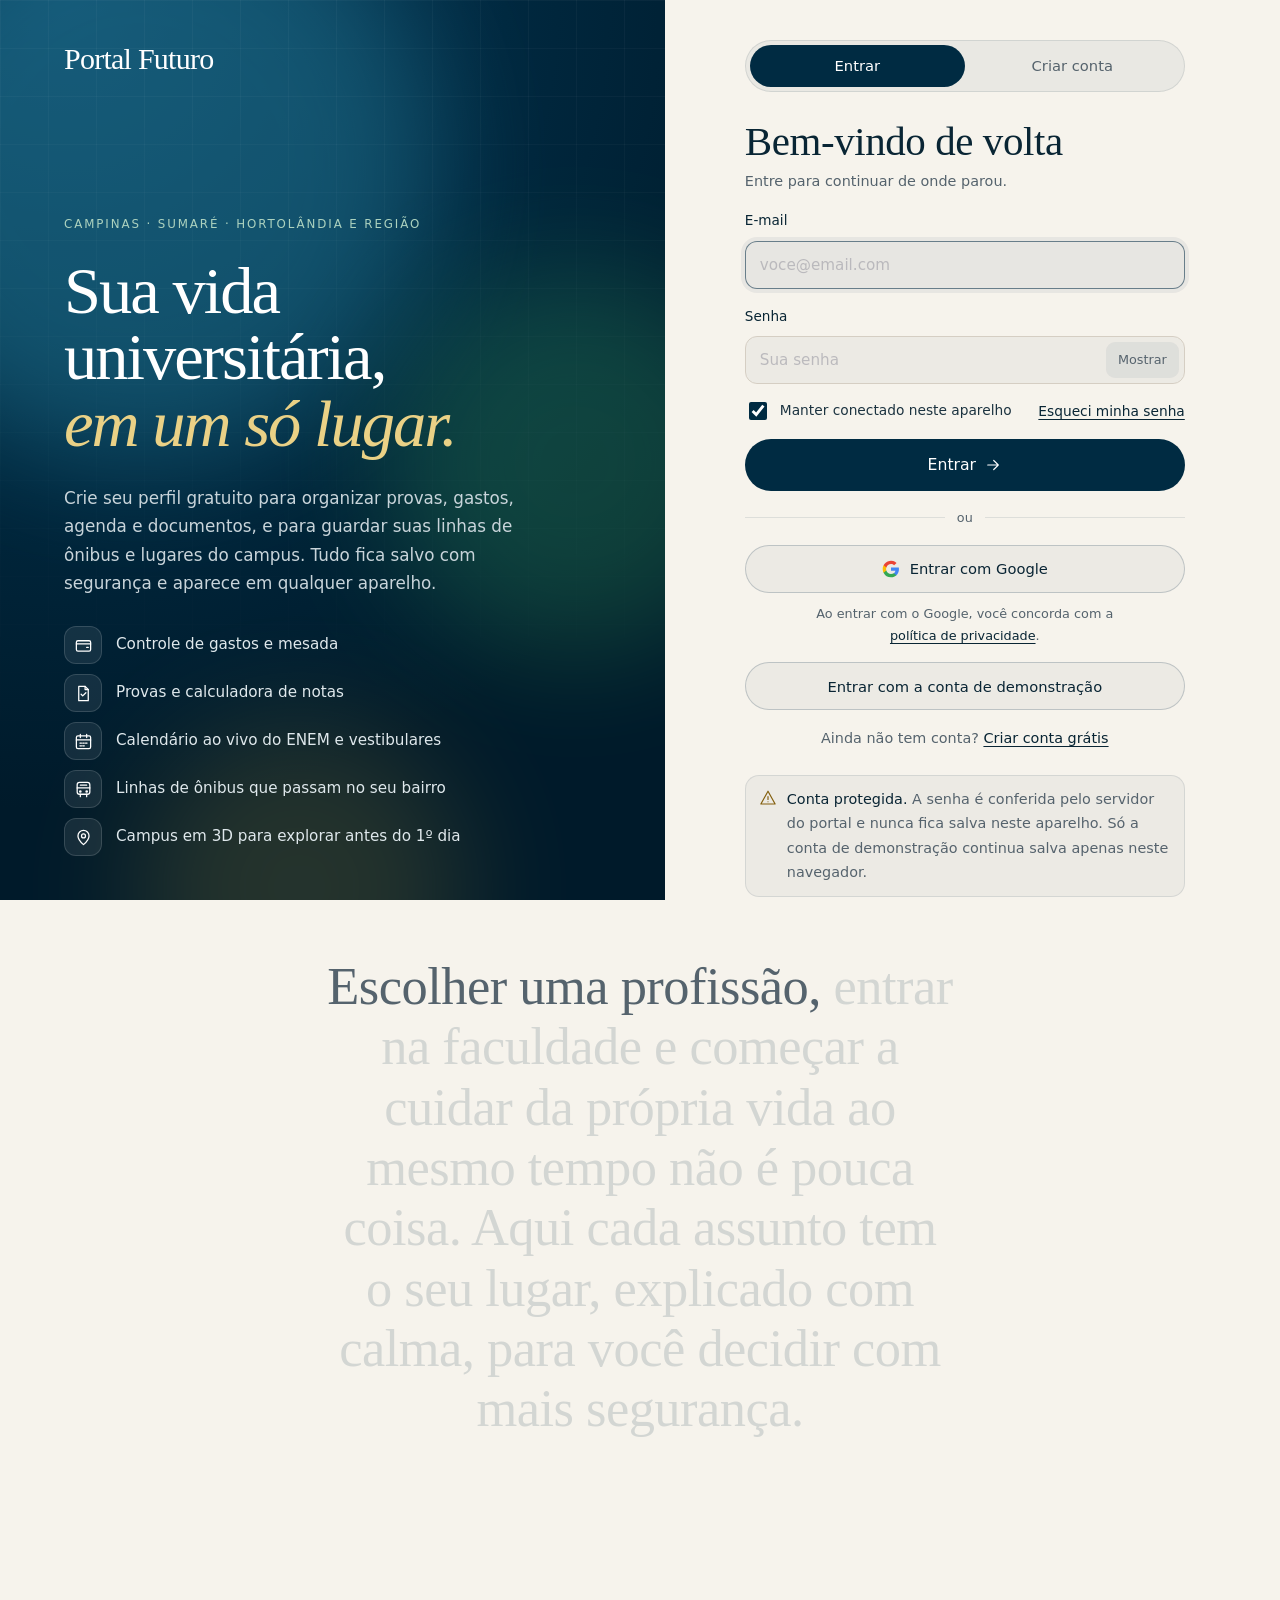
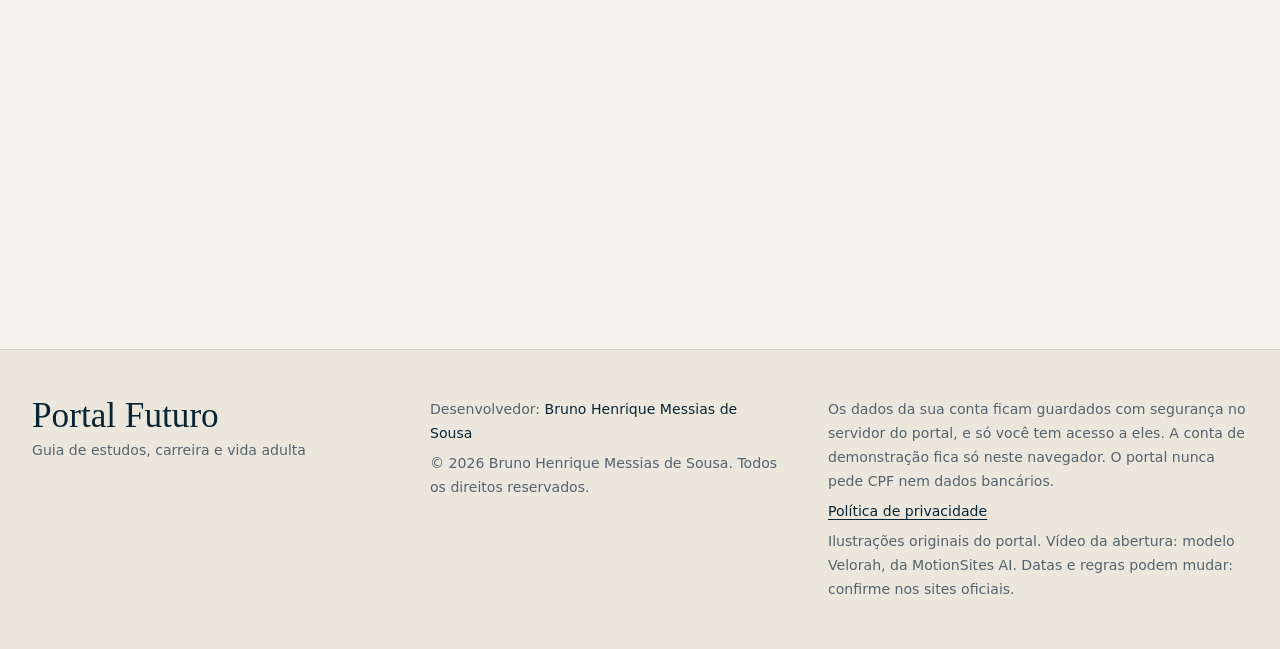
==== commit 39bd8019: "Portal Futuro v1.29 Co-Authored-By: Claude Opus 5.5 <noreply@anthropic.com> Claude-Session: https://" ====
--- a/index.html
+++ b/index.html
@@ -204,8 +204,8 @@
       <h3 class="set-sub-h">Créditos</h3>
       <div class="set-list set-text">
         <p><b class="foot-brand">Portal Futuro</b><br>Guia de estudos, carreira e vida adulta para jovens de Campinas e região.</p>
-        <p>Idealização e créditos: <b>Bruno Henrique Messias de Sousa</b><br>© <span class="copy-y">2026</span> Bruno Henrique Messias de Sousa. Todos os direitos reservados.</p>
-        <p>Trabalho de Conclusão de Curso em Desenvolvimento de Sistemas · Big Storm · SENAI</p>
+        <p>Desenvolvedor: <b>Bruno Henrique Messias de Sousa</b><br>© <span class="copy-y">2026</span> Bruno Henrique Messias de Sousa. Todos os direitos reservados.</p>
+        <p>Trabalho de Conclusão de Curso em Desenvolvimento de Sistemas · SENAI</p>
         <p id="setCredData"></p>
         <p>Ilustrações originais do portal. Vídeo da abertura: modelo Velorah, da MotionSites AI. Datas e regras podem mudar: confirme nos sites oficiais.</p>
       </div>
@@ -243,7 +243,7 @@
       <div class="set-list">
         <button class="set-row link" type="button" id="setClear"><span class="set-l"><b id="setClearT">Limpar dados do aparelho</b><span class="d" id="setClearD">Apaga a cópia guardada aqui e baixa tudo de novo da nuvem.</span></span></button>
       </div>
-      <p class="set-about">Portal Futuro · versão <span id="setVer">1.28</span><br>Idealização e créditos: Bruno Henrique Messias de Sousa<br>Big Storm · SENAI · 2026</p>
+      <p class="set-about">Portal Futuro · versão <span id="setVer">1.29</span><br>Desenvolvedor: Bruno Henrique Messias de Sousa<br>SENAI · 2026</p>
     </div>
   </div>
 </div>
@@ -1619,7 +1619,7 @@
   <div class="foot-in">
     <div class="credits"><span class="foot-brand">Portal Futuro</span><span>Guia de estudos, carreira e vida adulta</span></div>
     <div class="credits">
-      <span>Idealização e créditos: <b>Bruno Henrique Messias de Sousa</b></span>
+      <span>Desenvolvedor: <b>Bruno Henrique Messias de Sousa</b></span>
       <span>© <span id="copyYear">2026</span> Bruno Henrique Messias de Sousa. Todos os direitos reservados.</span>
     </div>
     <div class="credits">
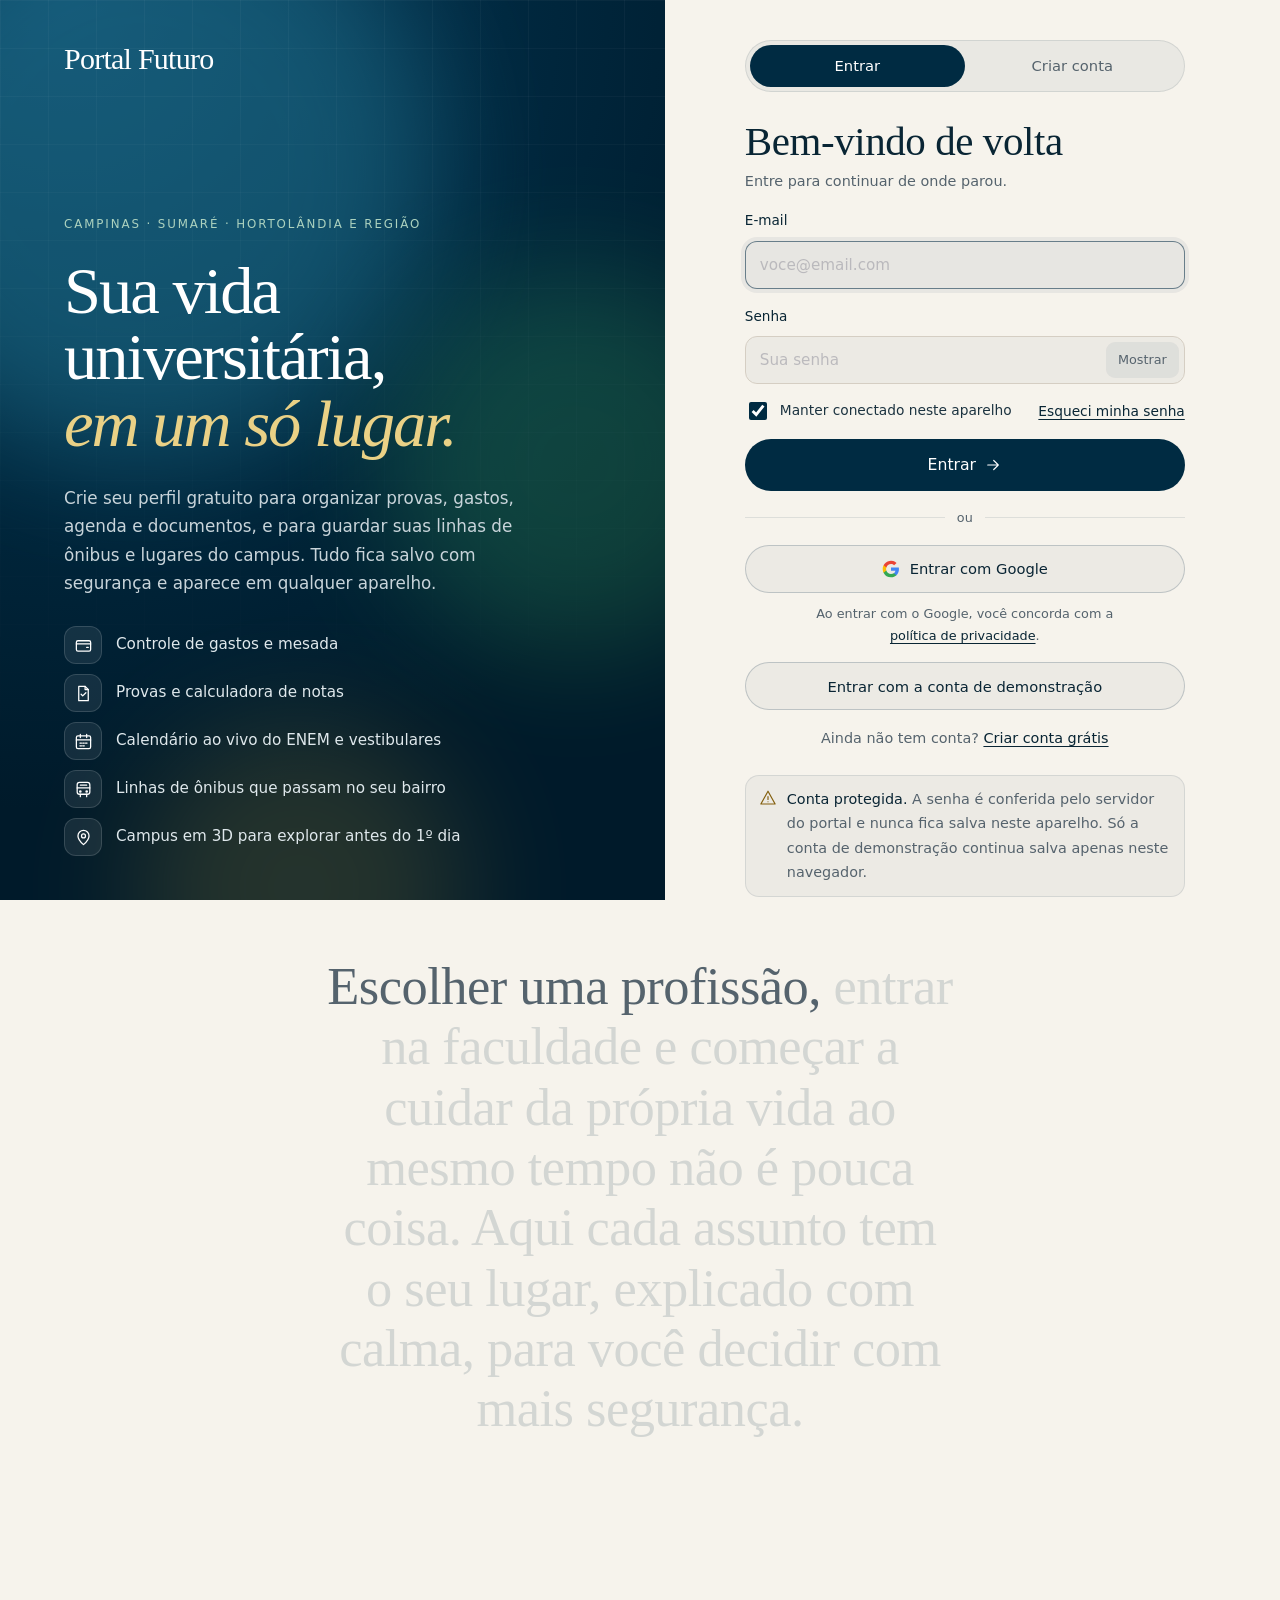
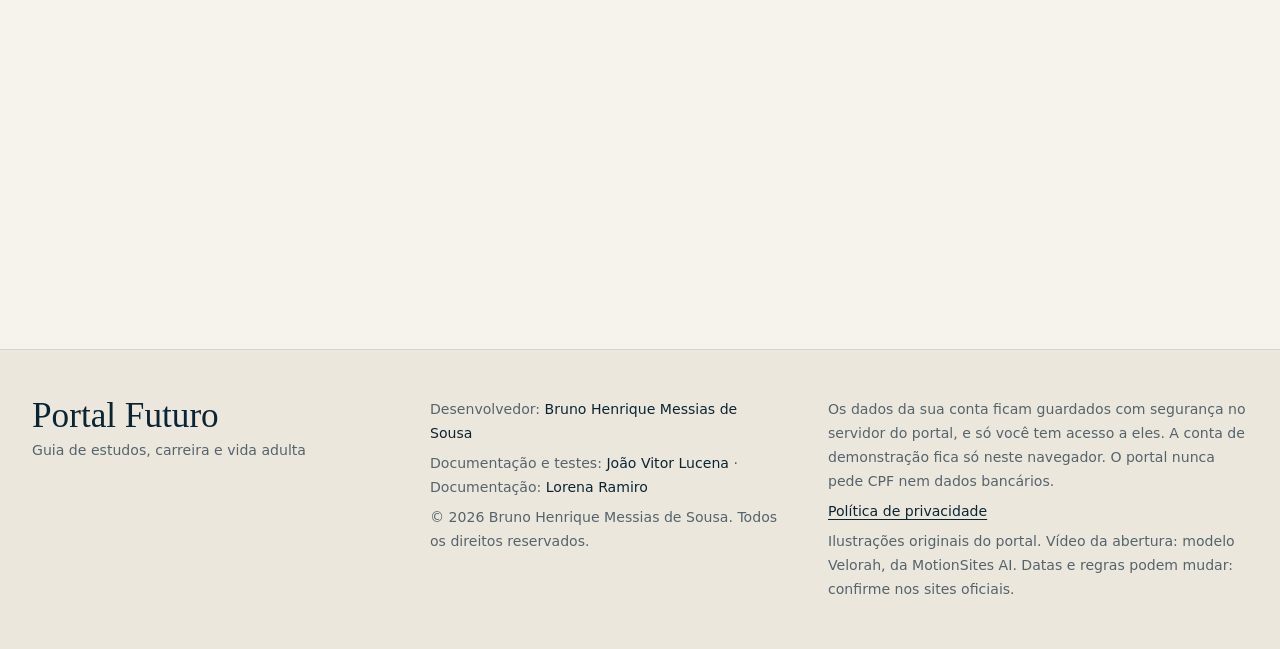
==== commit 069835d3: "Portal Futuro v1.31 Co-Authored-By: Claude Opus 5.5 <noreply@anthropic.com> Claude-Session: https://" ====
--- a/index.html
+++ b/index.html
@@ -7,14 +7,14 @@
 <meta name="description" content="Guia de estudos, carreira e vida adulta para jovens de Campinas, Sumaré e região, com ferramentas para finanças, provas, agenda, calendário, campus em 3D e linhas de ônibus.">
 <meta name="author" content="Bruno Henrique Messias de Sousa">
 <meta name="theme-color" content="#00283f">
-<link rel="canonical" href="https://portal-futuro.netlify.app/">
+<link rel="canonical" href="https://portal-futuro.pages.dev/">
 <meta property="og:type" content="website">
 <meta property="og:locale" content="pt_BR">
 <meta property="og:site_name" content="Portal Futuro">
-<meta property="og:url" content="https://portal-futuro.netlify.app/">
+<meta property="og:url" content="https://portal-futuro.pages.dev/">
 <meta property="og:title" content="Portal Futuro · Sua vida universitária, em um só lugar">
 <meta property="og:description" content="Guia gratuito de estudos, carreira e vida adulta para jovens de Campinas e região: provas, gastos, agenda, ônibus do seu bairro e campus em 3D.">
-<meta property="og:image" content="https://portal-futuro.netlify.app/assets/img/og-cover.jpg">
+<meta property="og:image" content="https://portal-futuro.pages.dev/assets/img/og-cover.jpg">
 <meta property="og:image:type" content="image/jpeg">
 <meta property="og:image:width" content="1200">
 <meta property="og:image:height" content="630">
@@ -22,7 +22,7 @@
 <meta name="twitter:card" content="summary_large_image">
 <meta name="twitter:title" content="Portal Futuro · Sua vida universitária, em um só lugar">
 <meta name="twitter:description" content="Guia gratuito de estudos, carreira e vida adulta para jovens de Campinas e região: provas, gastos, agenda, ônibus do seu bairro e campus em 3D.">
-<meta name="twitter:image" content="https://portal-futuro.netlify.app/assets/img/og-cover.jpg">
+<meta name="twitter:image" content="https://portal-futuro.pages.dev/assets/img/og-cover.jpg">
 <meta name="color-scheme" content="dark light">
 <meta name="referrer" content="no-referrer">
 <meta http-equiv="Content-Security-Policy" content="default-src 'self'; script-src 'self'; style-src 'self' https://fonts.googleapis.com; font-src https://fonts.gstatic.com; img-src 'self' data:; media-src 'self' https://d8j0ntlcm91z4.cloudfront.net; connect-src 'self' https://baubfjqwrdyeqarmjjio.supabase.co; base-uri 'self'; form-action 'none'">
@@ -204,7 +204,7 @@
       <h3 class="set-sub-h">Créditos</h3>
       <div class="set-list set-text">
         <p><b class="foot-brand">Portal Futuro</b><br>Guia de estudos, carreira e vida adulta para jovens de Campinas e região.</p>
-        <p>Desenvolvedor: <b>Bruno Henrique Messias de Sousa</b><br>© <span class="copy-y">2026</span> Bruno Henrique Messias de Sousa. Todos os direitos reservados.</p>
+        <p>Desenvolvedor: <b>Bruno Henrique Messias de Sousa</b><br>Documentação e testes: <b>João Vitor Lucena</b><br>Documentação: <b>Lorena Ramiro</b><br>© <span class="copy-y">2026</span> Bruno Henrique Messias de Sousa. Todos os direitos reservados.</p>
         <p>Trabalho de Conclusão de Curso em Desenvolvimento de Sistemas · SENAI</p>
         <p id="setCredData"></p>
         <p>Ilustrações originais do portal. Vídeo da abertura: modelo Velorah, da MotionSites AI. Datas e regras podem mudar: confirme nos sites oficiais.</p>
@@ -243,7 +243,7 @@
       <div class="set-list">
         <button class="set-row link" type="button" id="setClear"><span class="set-l"><b id="setClearT">Limpar dados do aparelho</b><span class="d" id="setClearD">Apaga a cópia guardada aqui e baixa tudo de novo da nuvem.</span></span></button>
       </div>
-      <p class="set-about">Portal Futuro · versão <span id="setVer">1.29</span><br>Desenvolvedor: Bruno Henrique Messias de Sousa<br>SENAI · 2026</p>
+      <p class="set-about">Portal Futuro · versão <span id="setVer">1.31</span><br>Desenvolvedor: Bruno Henrique Messias de Sousa<br>Documentação e testes: João Vitor Lucena<br>Documentação: Lorena Ramiro<br>SENAI · 2026</p>
     </div>
   </div>
 </div>
@@ -1620,6 +1620,7 @@
     <div class="credits"><span class="foot-brand">Portal Futuro</span><span>Guia de estudos, carreira e vida adulta</span></div>
     <div class="credits">
       <span>Desenvolvedor: <b>Bruno Henrique Messias de Sousa</b></span>
+      <span>Documentação e testes: <b>João Vitor Lucena</b> · Documentação: <b>Lorena Ramiro</b></span>
       <span>© <span id="copyYear">2026</span> Bruno Henrique Messias de Sousa. Todos os direitos reservados.</span>
     </div>
     <div class="credits">
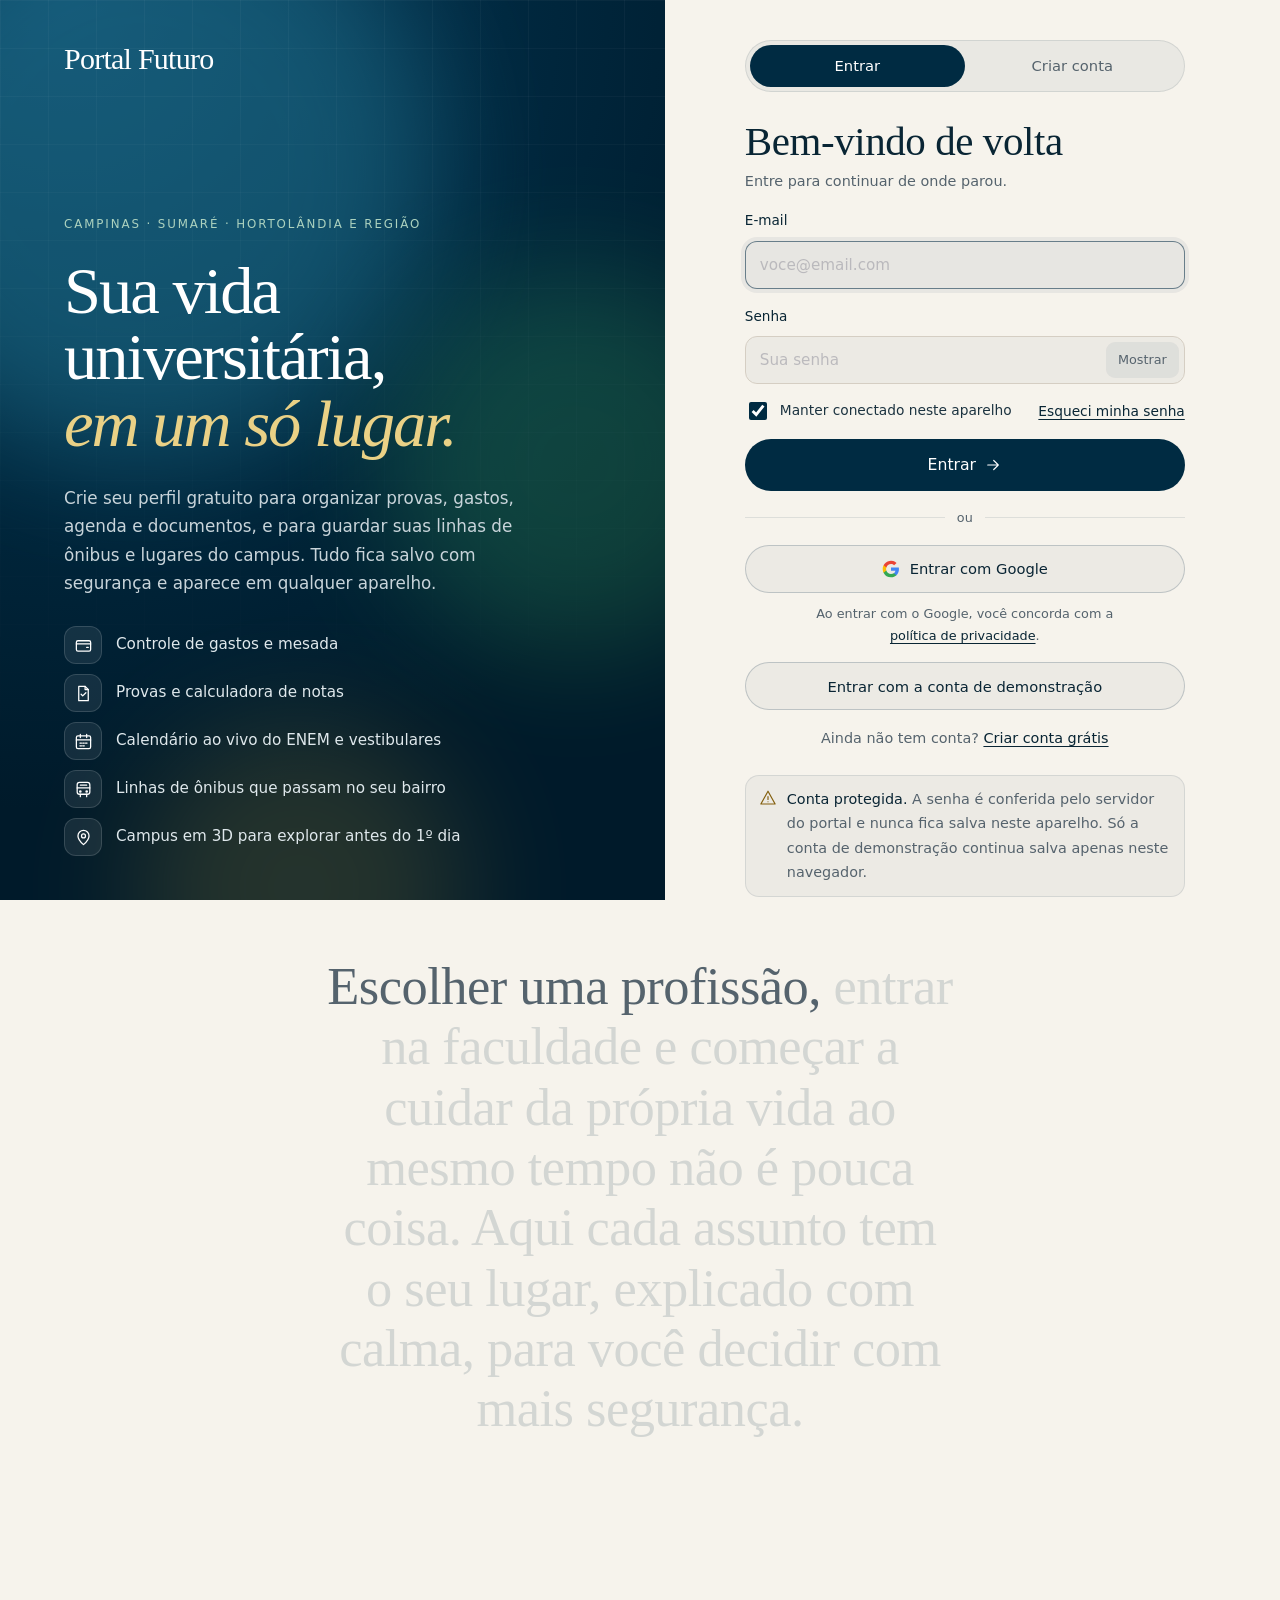
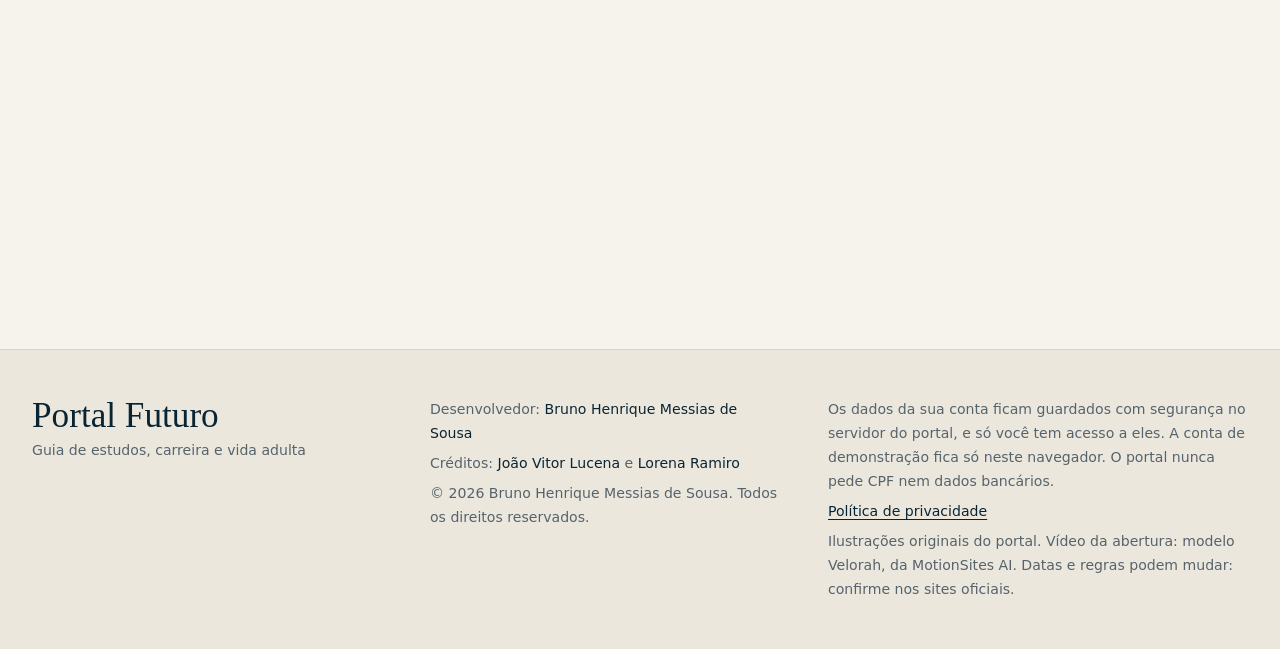
==== commit 147c7afb: "Portal Futuro v1.34 Co-Authored-By: Claude Opus 5.5 <noreply@anthropic.com> Claude-Session: https://" ====
--- a/index.html
+++ b/index.html
@@ -28,6 +28,7 @@
 <meta http-equiv="Content-Security-Policy" content="default-src 'self'; script-src 'self'; style-src 'self' https://fonts.googleapis.com; font-src https://fonts.gstatic.com; img-src 'self' data:; media-src 'self' https://d8j0ntlcm91z4.cloudfront.net; connect-src 'self' https://baubfjqwrdyeqarmjjio.supabase.co; base-uri 'self'; form-action 'none'">
 <link rel="icon" type="image/svg+xml" href="assets/img/favicon.svg">
 <link rel="manifest" href="manifest.webmanifest">
+<script src="assets/js/early.js"></script>
 <link rel="apple-touch-icon" href="assets/img/apple-touch-icon.png">
 <meta name="apple-mobile-web-app-title" content="Portal Futuro">
 <meta name="mobile-web-app-capable" content="yes">
@@ -178,8 +179,8 @@
       <div class="user-menu" id="userMenu" hidden>
         <button class="user-chip liquid-glass" id="userBtn" type="button" aria-label="Abrir seu perfil"><span class="av" id="userAv">?</span><span class="un" id="userName"></span></button>
       </div>
+      <button class="round-btn liquid-glass theme" id="themeBtn" type="button" aria-label="Mudar para o modo claro"><svg class="ico" aria-hidden="true"><use href="#i-sun"/></svg></button>
       <button class="round-btn liquid-glass set-btn" id="setBtn" type="button" aria-label="Abrir configurações" title="Configurações" aria-haspopup="dialog" aria-controls="settings" aria-expanded="false"><svg class="ico" aria-hidden="true"><use href="#i-gear"/></svg></button>
-      <button class="round-btn liquid-glass theme" id="themeBtn" type="button" aria-label="Mudar para o modo claro"><svg class="ico" aria-hidden="true"><use href="#i-sun"/></svg></button>
       <a class="glass-btn liquid-glass cta-nav" href="#carreira">Começar jornada</a>
       <button class="round-btn liquid-glass menu-btn" id="menuBtn" type="button" aria-expanded="false" aria-controls="mobileNav" aria-label="Abrir menu"><svg class="ico" aria-hidden="true"><use href="#i-menu"/></svg></button>
     </div>
@@ -204,7 +205,7 @@
       <h3 class="set-sub-h">Créditos</h3>
       <div class="set-list set-text">
         <p><b class="foot-brand">Portal Futuro</b><br>Guia de estudos, carreira e vida adulta para jovens de Campinas e região.</p>
-        <p>Desenvolvedor: <b>Bruno Henrique Messias de Sousa</b><br>Documentação e testes: <b>João Vitor Lucena</b><br>Documentação: <b>Lorena Ramiro</b><br>© <span class="copy-y">2026</span> Bruno Henrique Messias de Sousa. Todos os direitos reservados.</p>
+        <p>Desenvolvedor: <b>Bruno Henrique Messias de Sousa</b><br>Créditos: <b>João Vitor Lucena</b> e <b>Lorena Ramiro</b><br>© <span class="copy-y">2026</span> Bruno Henrique Messias de Sousa. Todos os direitos reservados.</p>
         <p>Trabalho de Conclusão de Curso em Desenvolvimento de Sistemas · SENAI</p>
         <p id="setCredData"></p>
         <p>Ilustrações originais do portal. Vídeo da abertura: modelo Velorah, da MotionSites AI. Datas e regras podem mudar: confirme nos sites oficiais.</p>
@@ -212,6 +213,11 @@
     </div>
     <div class="set-body">
       <a class="set-acc" href="#perfil" data-set-nav><span class="av" id="setAv">?</span><span class="set-l"><b id="setName">Visitante</b><span class="d" id="setMail"></span></span><svg class="ico chev" aria-hidden="true"><use href="#i-chev"/></svg></a>
+      <div class="set-install" id="setInstall" hidden>
+        <img src="assets/img/icon-192.png" alt="" width="56" height="56">
+        <div class="si-txt"><b>Instale o Portal Futuro</b><span>Abre como aplicativo, funciona sem internet e recebe lembretes.</span></div>
+        <button class="btn sm set-install-btn" type="button" id="setInstallBtn"><svg class="ico" aria-hidden="true"><use href="#i-down"/></svg>Instalar</button>
+      </div>
       <h3 class="set-g">Aparência</h3>
       <div class="set-list">
         <div class="set-row col"><span class="set-l"><b id="setThemeL">Tema</b></span><div class="seg set-seg" role="radiogroup" aria-labelledby="setThemeL" id="setTheme"><button type="button" role="radio" data-v="auto">Automático</button><button type="button" role="radio" data-v="light">Claro</button><button type="button" role="radio" data-v="dark">Escuro</button></div></div>
@@ -221,6 +227,7 @@
       <h3 class="set-g">Sons e toque</h3>
       <div class="set-list">
         <label class="set-row"><span class="set-l"><b>Sons</b><span class="d">Toque suave nos botões e ao abrir o portal.</span></span><input type="checkbox" role="switch" id="setSound"></label>
+        <label class="set-row"><span class="set-l"><b>Som ambiente</b><span class="d">Riacho, brisa e passarinhos bem baixinho enquanto você usa o portal.</span></span><input type="checkbox" role="switch" id="setAmb"></label>
         <label class="set-row" id="setVibRow"><span class="set-l"><b>Vibração ao tocar</b><span class="d">Uma vibração curta nos botões.</span></span><input type="checkbox" role="switch" id="setVib"></label>
       </div>
       <h3 class="set-g">Notificações</h3>
@@ -237,13 +244,12 @@
         <a class="set-row link" href="#pf-privacidade" data-set-nav><span class="set-l"><b>Baixar ou apagar meus dados</b></span><svg class="ico chev" aria-hidden="true"><use href="#i-chev"/></svg></a>
         <button class="set-row link m-row-only" type="button" id="setCred"><span class="set-l"><b>Créditos</b><span class="d">Quem fez o Portal Futuro</span></span><svg class="ico chev" aria-hidden="true"><use href="#i-chev"/></svg></button>
         <button class="set-row link" type="button" id="setFb"><span class="set-l"><b>Dar opinião</b><span class="d">Sugestões e problemas</span></span><svg class="ico chev" aria-hidden="true"><use href="#i-chev"/></svg></button>
-        <button class="set-row link" type="button" id="setInstall" hidden><span class="set-l"><b>Instalar o aplicativo</b><span class="d">Na tela inicial, como um app</span></span><svg class="ico chev" aria-hidden="true"><use href="#i-chev"/></svg></button>
       </div>
       <h3 class="set-g">Este aparelho</h3>
       <div class="set-list">
         <button class="set-row link" type="button" id="setClear"><span class="set-l"><b id="setClearT">Limpar dados do aparelho</b><span class="d" id="setClearD">Apaga a cópia guardada aqui e baixa tudo de novo da nuvem.</span></span></button>
       </div>
-      <p class="set-about">Portal Futuro · versão <span id="setVer">1.31</span><br>Desenvolvedor: Bruno Henrique Messias de Sousa<br>Documentação e testes: João Vitor Lucena<br>Documentação: Lorena Ramiro<br>SENAI · 2026</p>
+      <p class="set-about">Portal Futuro · versão <span id="setVer">1.34</span><br>Desenvolvedor: Bruno Henrique Messias de Sousa<br>Créditos: João Vitor Lucena e Lorena Ramiro<br>SENAI · 2026</p>
     </div>
   </div>
 </div>
@@ -1620,7 +1626,7 @@
     <div class="credits"><span class="foot-brand">Portal Futuro</span><span>Guia de estudos, carreira e vida adulta</span></div>
     <div class="credits">
       <span>Desenvolvedor: <b>Bruno Henrique Messias de Sousa</b></span>
-      <span>Documentação e testes: <b>João Vitor Lucena</b> · Documentação: <b>Lorena Ramiro</b></span>
+      <span>Créditos: <b>João Vitor Lucena</b> e <b>Lorena Ramiro</b></span>
       <span>© <span id="copyYear">2026</span> Bruno Henrique Messias de Sousa. Todos os direitos reservados.</span>
     </div>
     <div class="credits">
--- a/assets/css/style.css
+++ b/assets/css/style.css
@@ -1569,3 +1569,14 @@
   .hero-secondary{display:none}
   .view-inner{padding-bottom:28px}
 }
+
+/* Configurações: cartão de instalar o aplicativo */
+.set-install{display:grid;grid-template-columns:auto minmax(0,1fr);gap:12px 14px;align-items:center;margin-top:12px;padding:16px;border-radius:20px;background:linear-gradient(135deg,#0B3550 0%,#00283F 60%,#3a2a33 100%);color:#F6F3EC;box-shadow:0 10px 30px rgb(0 40 63 / .25)}
+.set-install[hidden]{display:none}
+.set-install img{width:56px;height:56px;border-radius:14px;box-shadow:0 4px 14px rgb(0 0 0 / .3)}
+.set-install .si-txt{display:flex;flex-direction:column;gap:3px;min-width:0}
+.set-install .si-txt b{font-weight:500;font-size:1.02rem}
+.set-install .si-txt span{font-size:.84rem;line-height:1.4;color:rgb(246 243 236 / .78)}
+.set-install-btn{grid-column:1 / -1;width:100%;height:44px;background:#E8CF86;color:#1d1a10;font-weight:500}
+.set-install-btn:hover{background:#efd998}
+.set-install-btn .ico{width:18px;height:18px}
